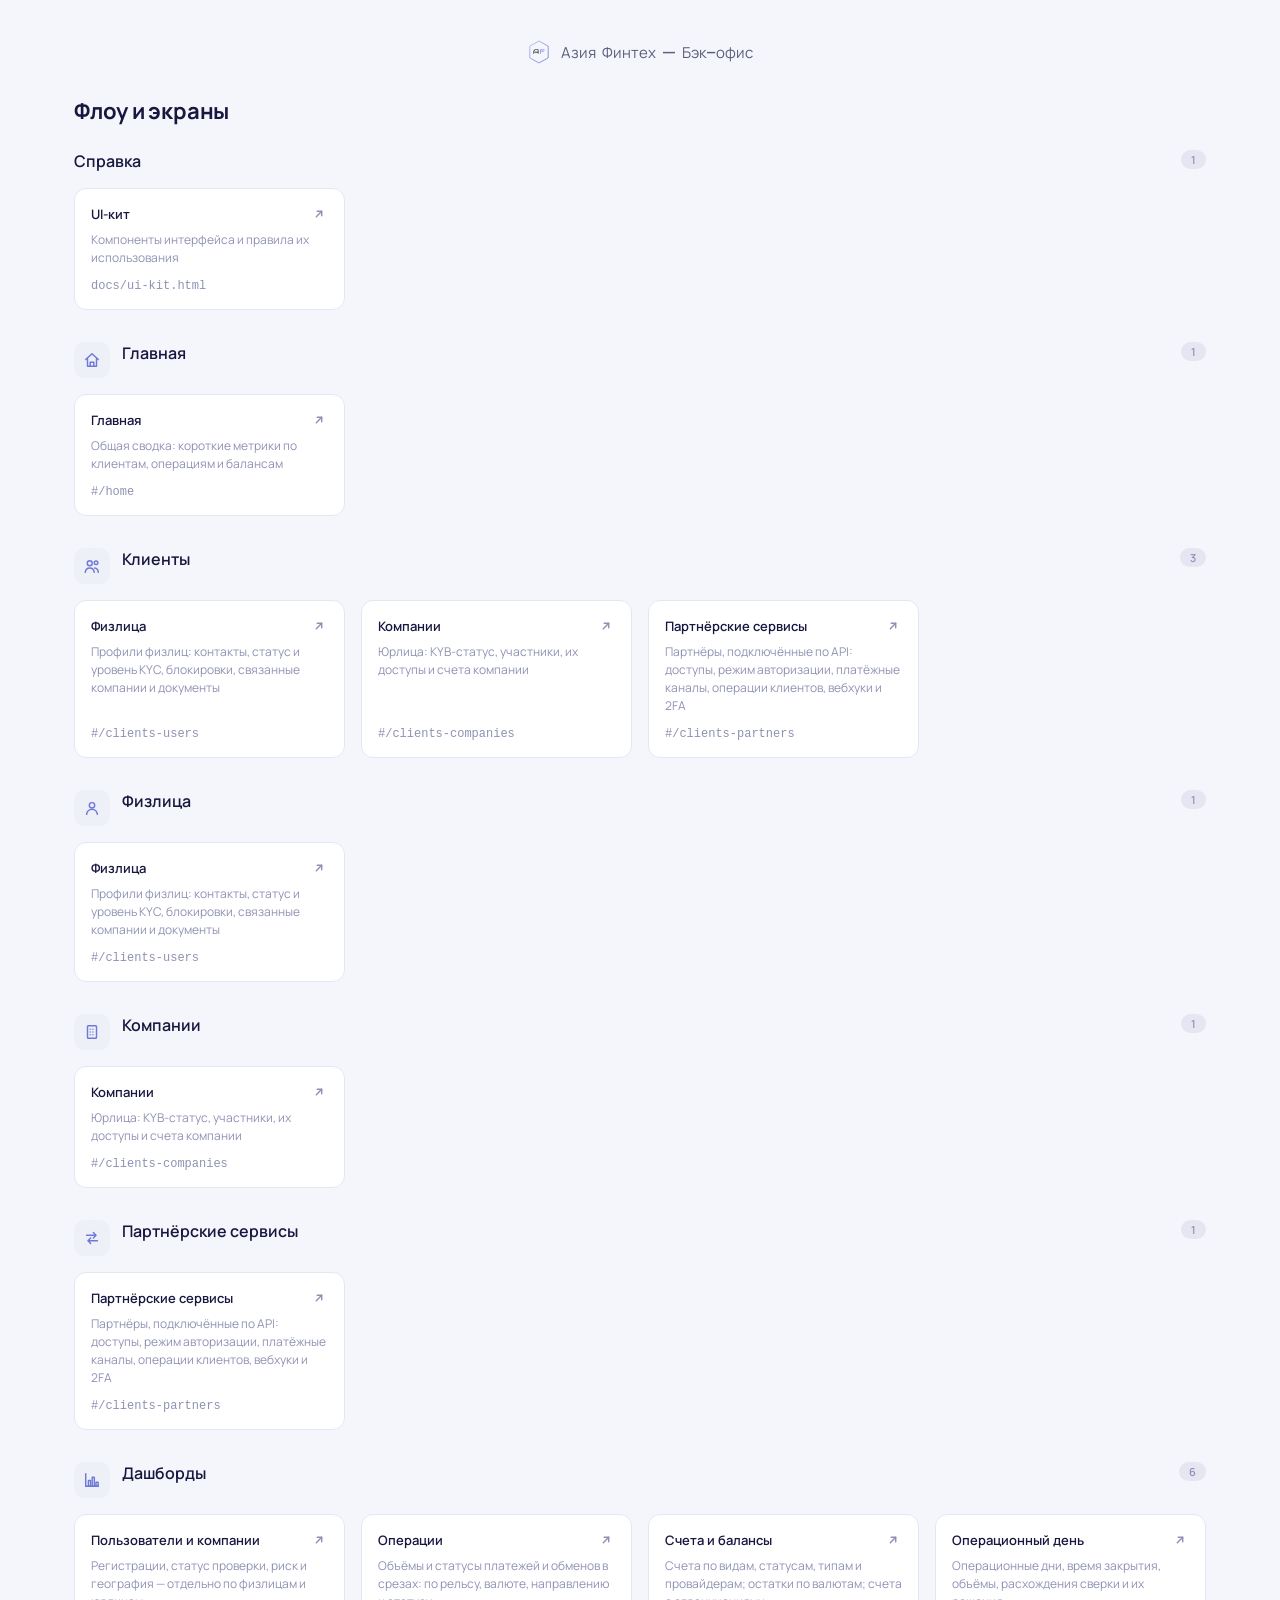
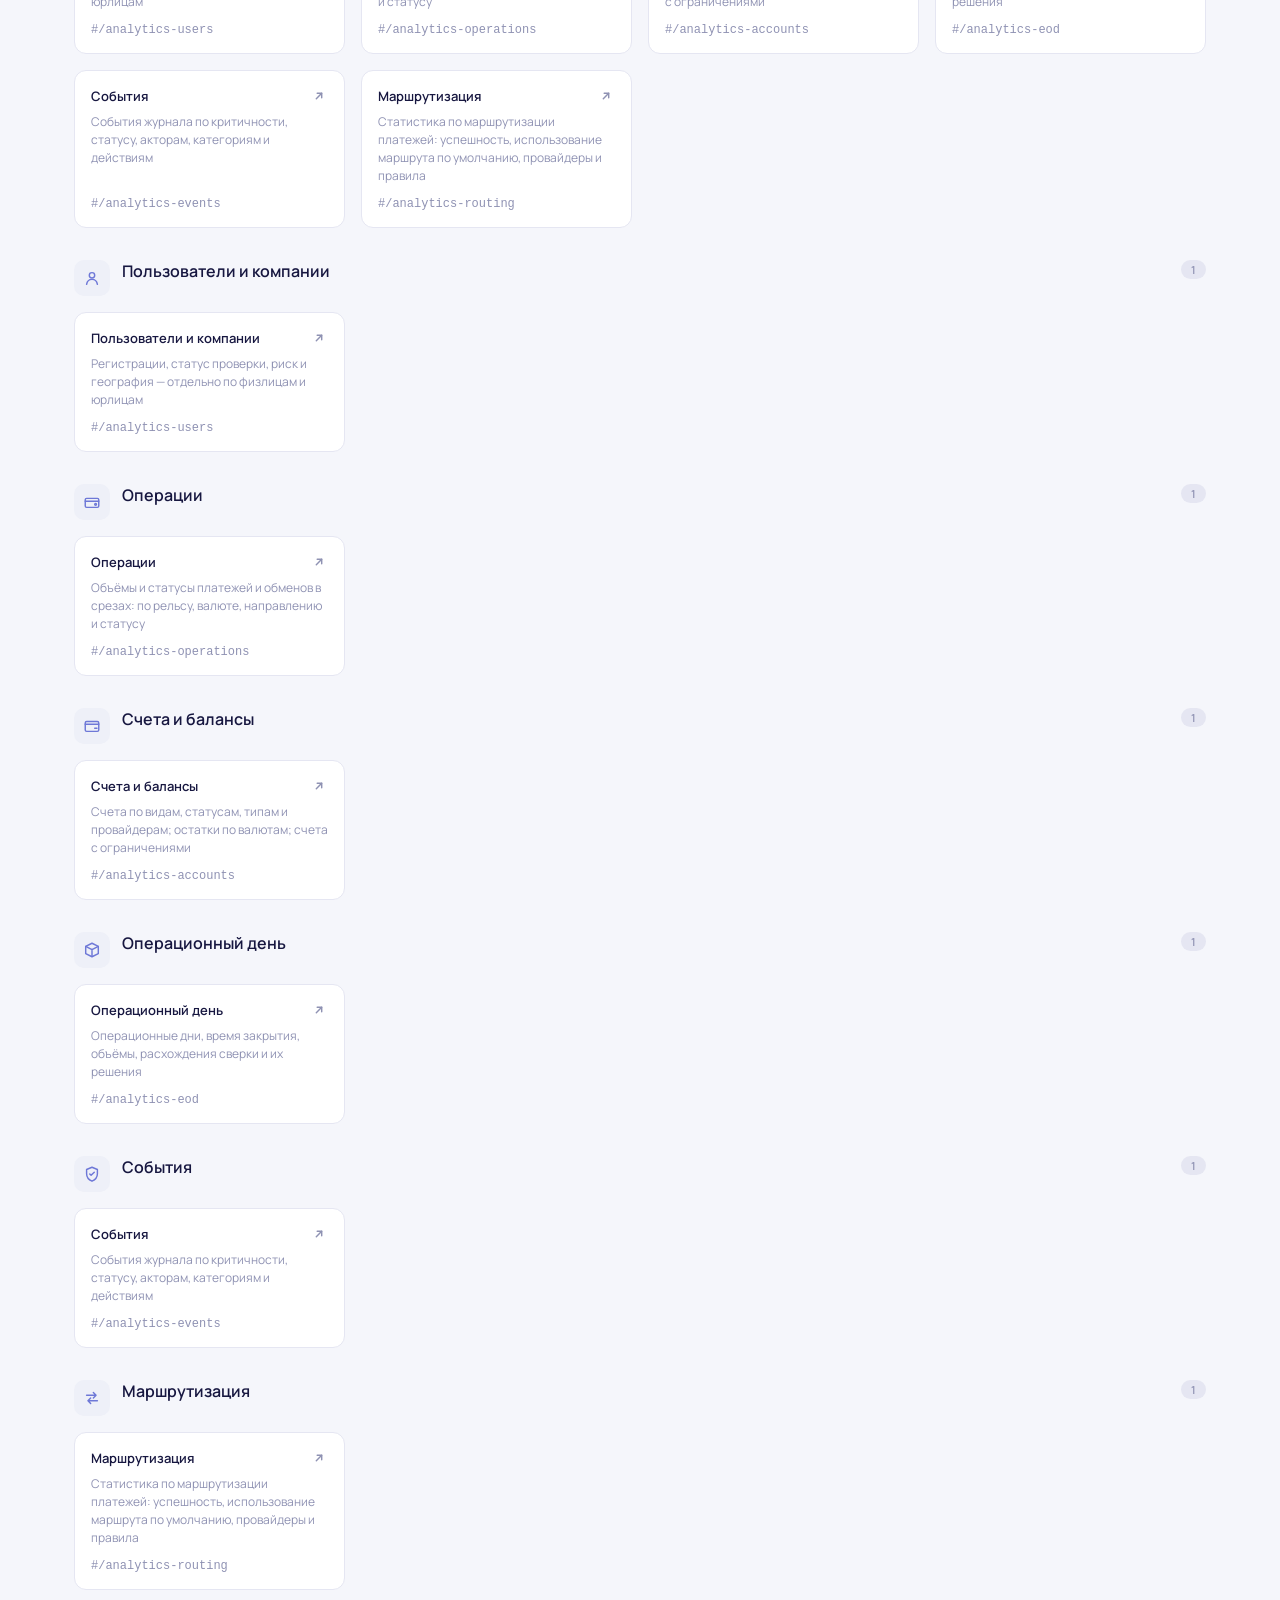
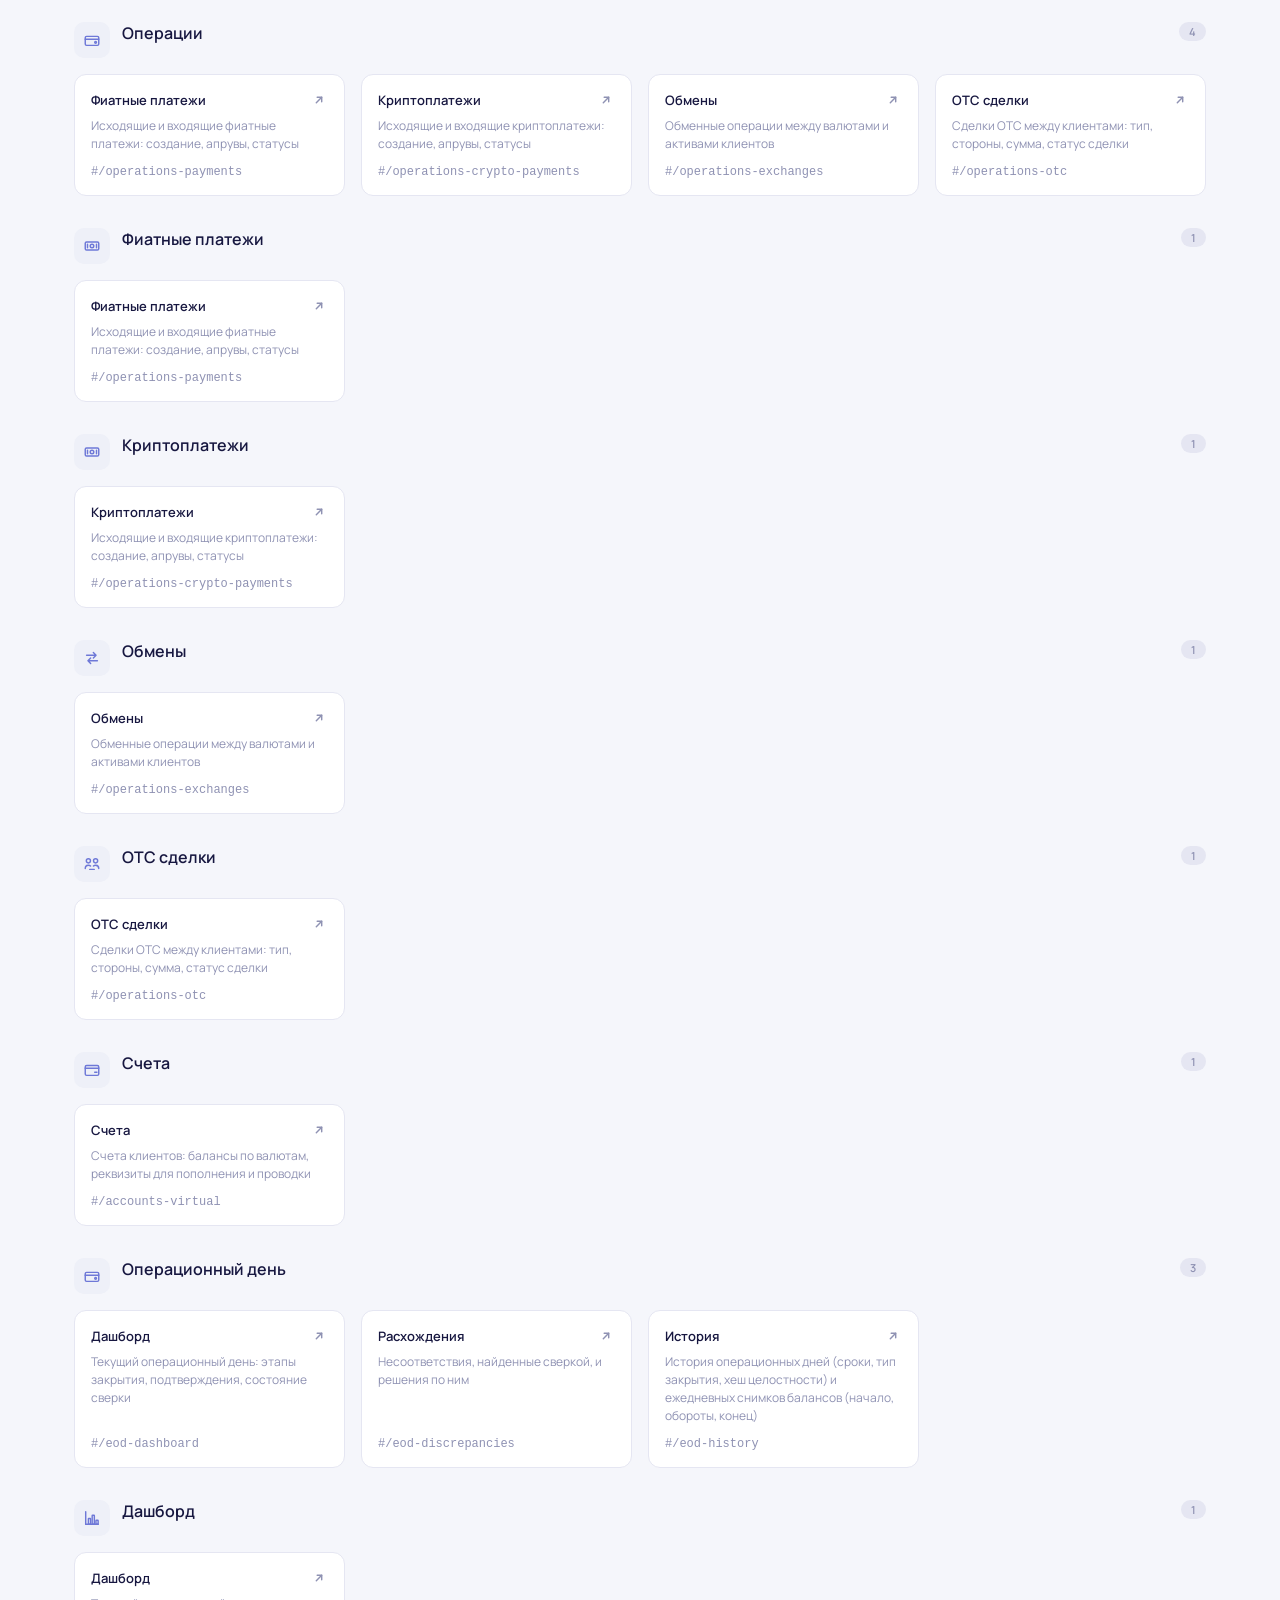
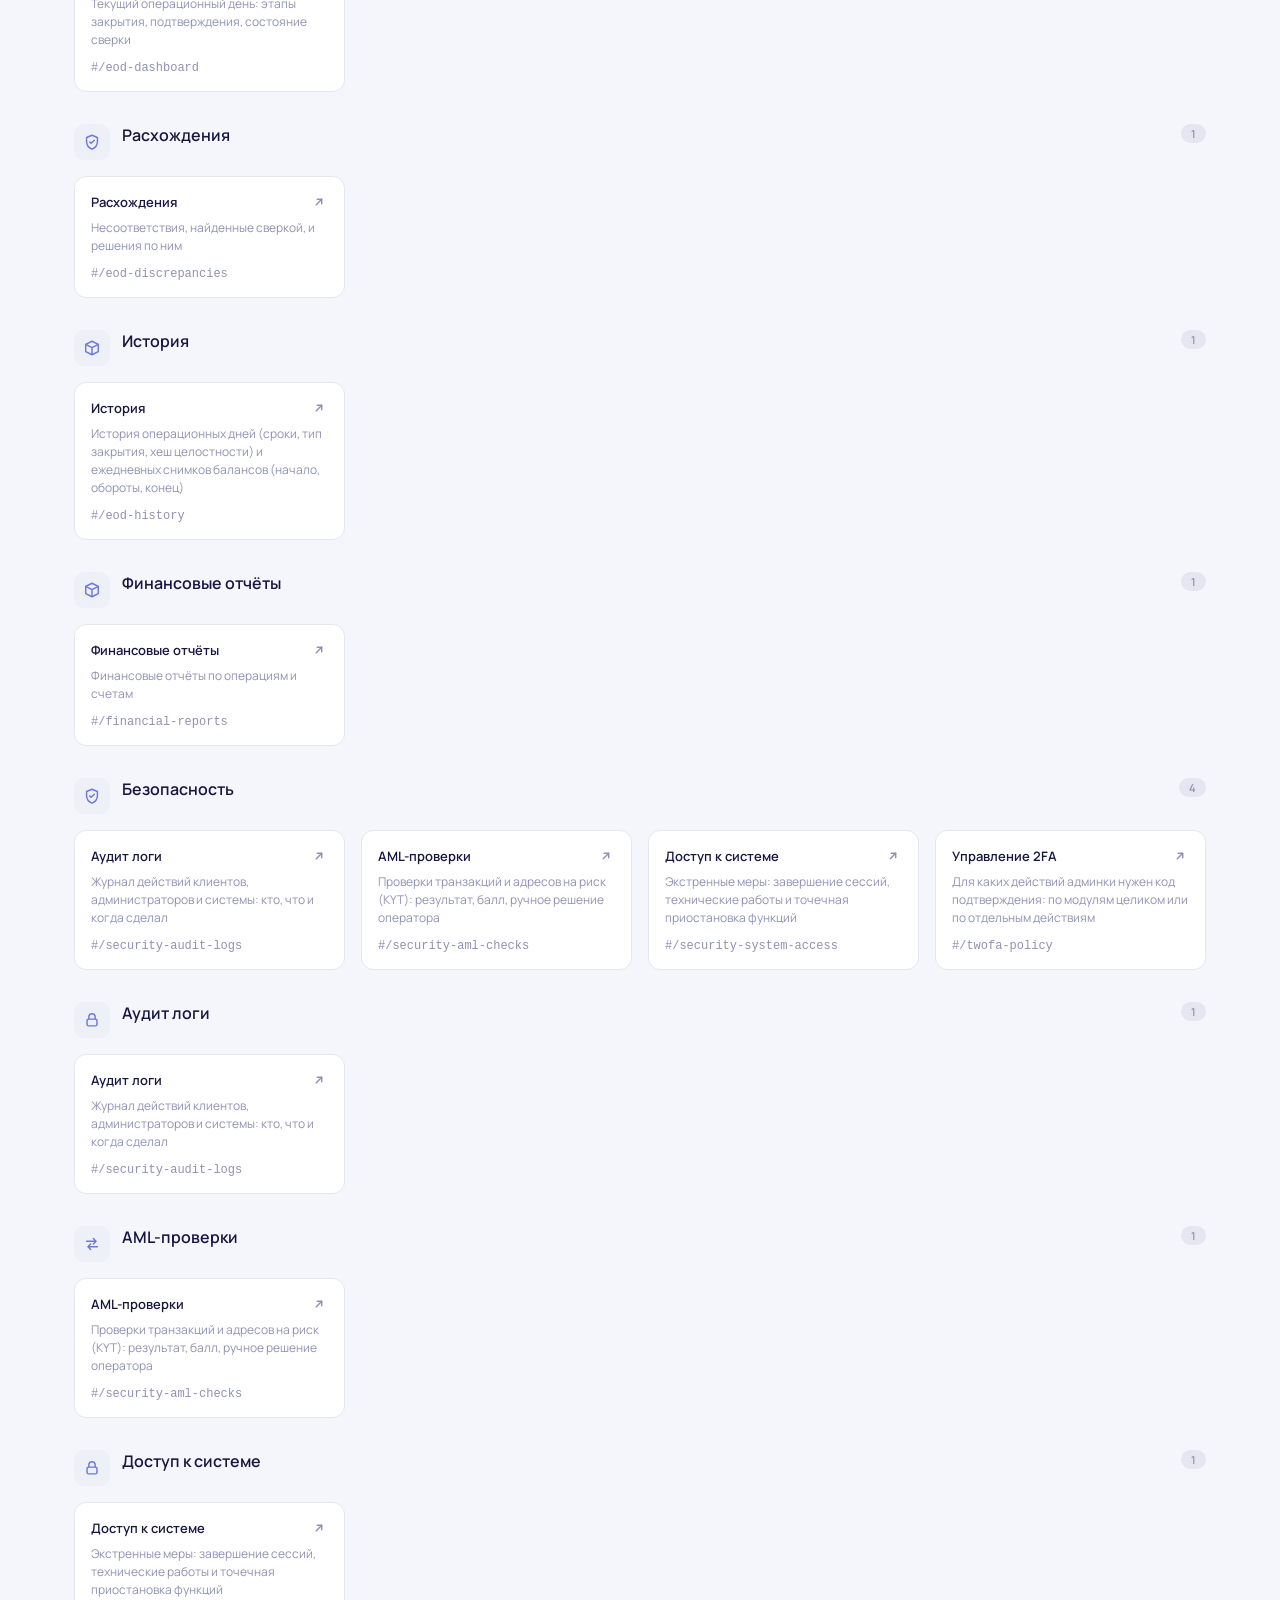
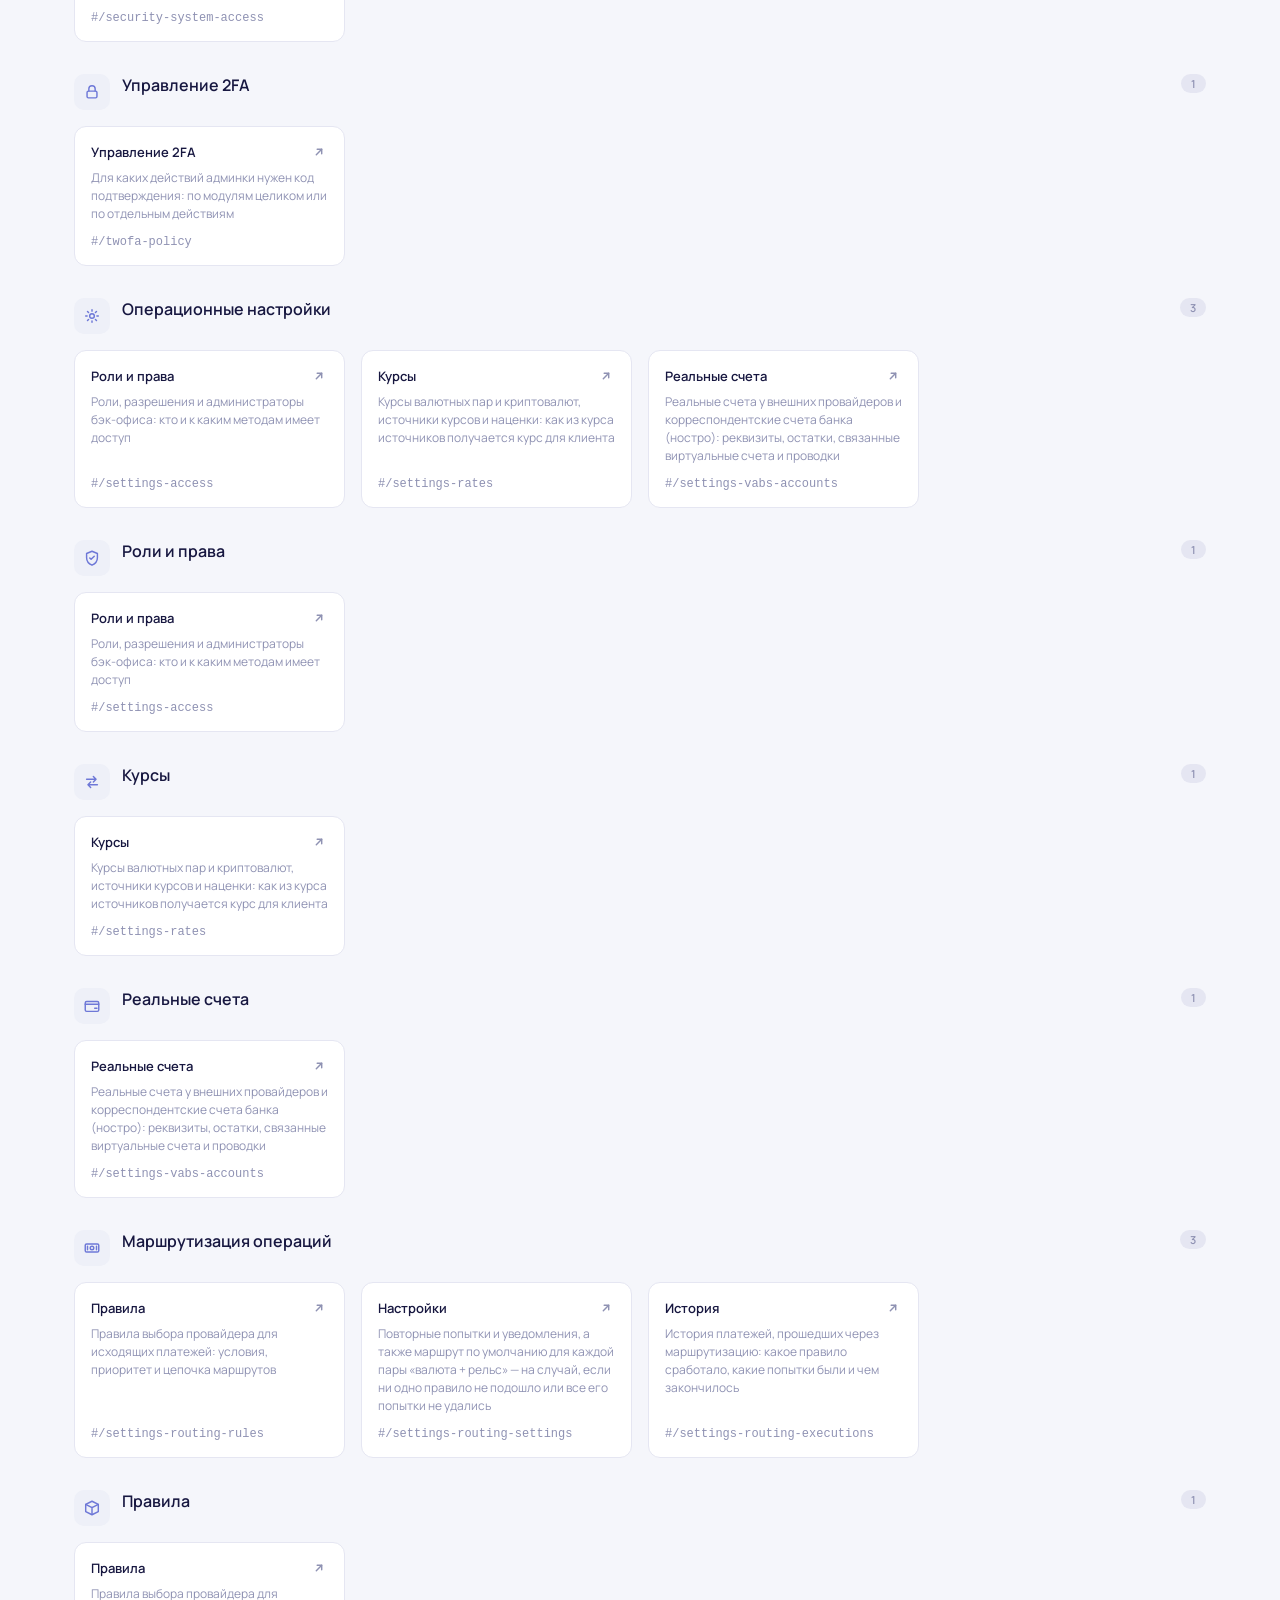
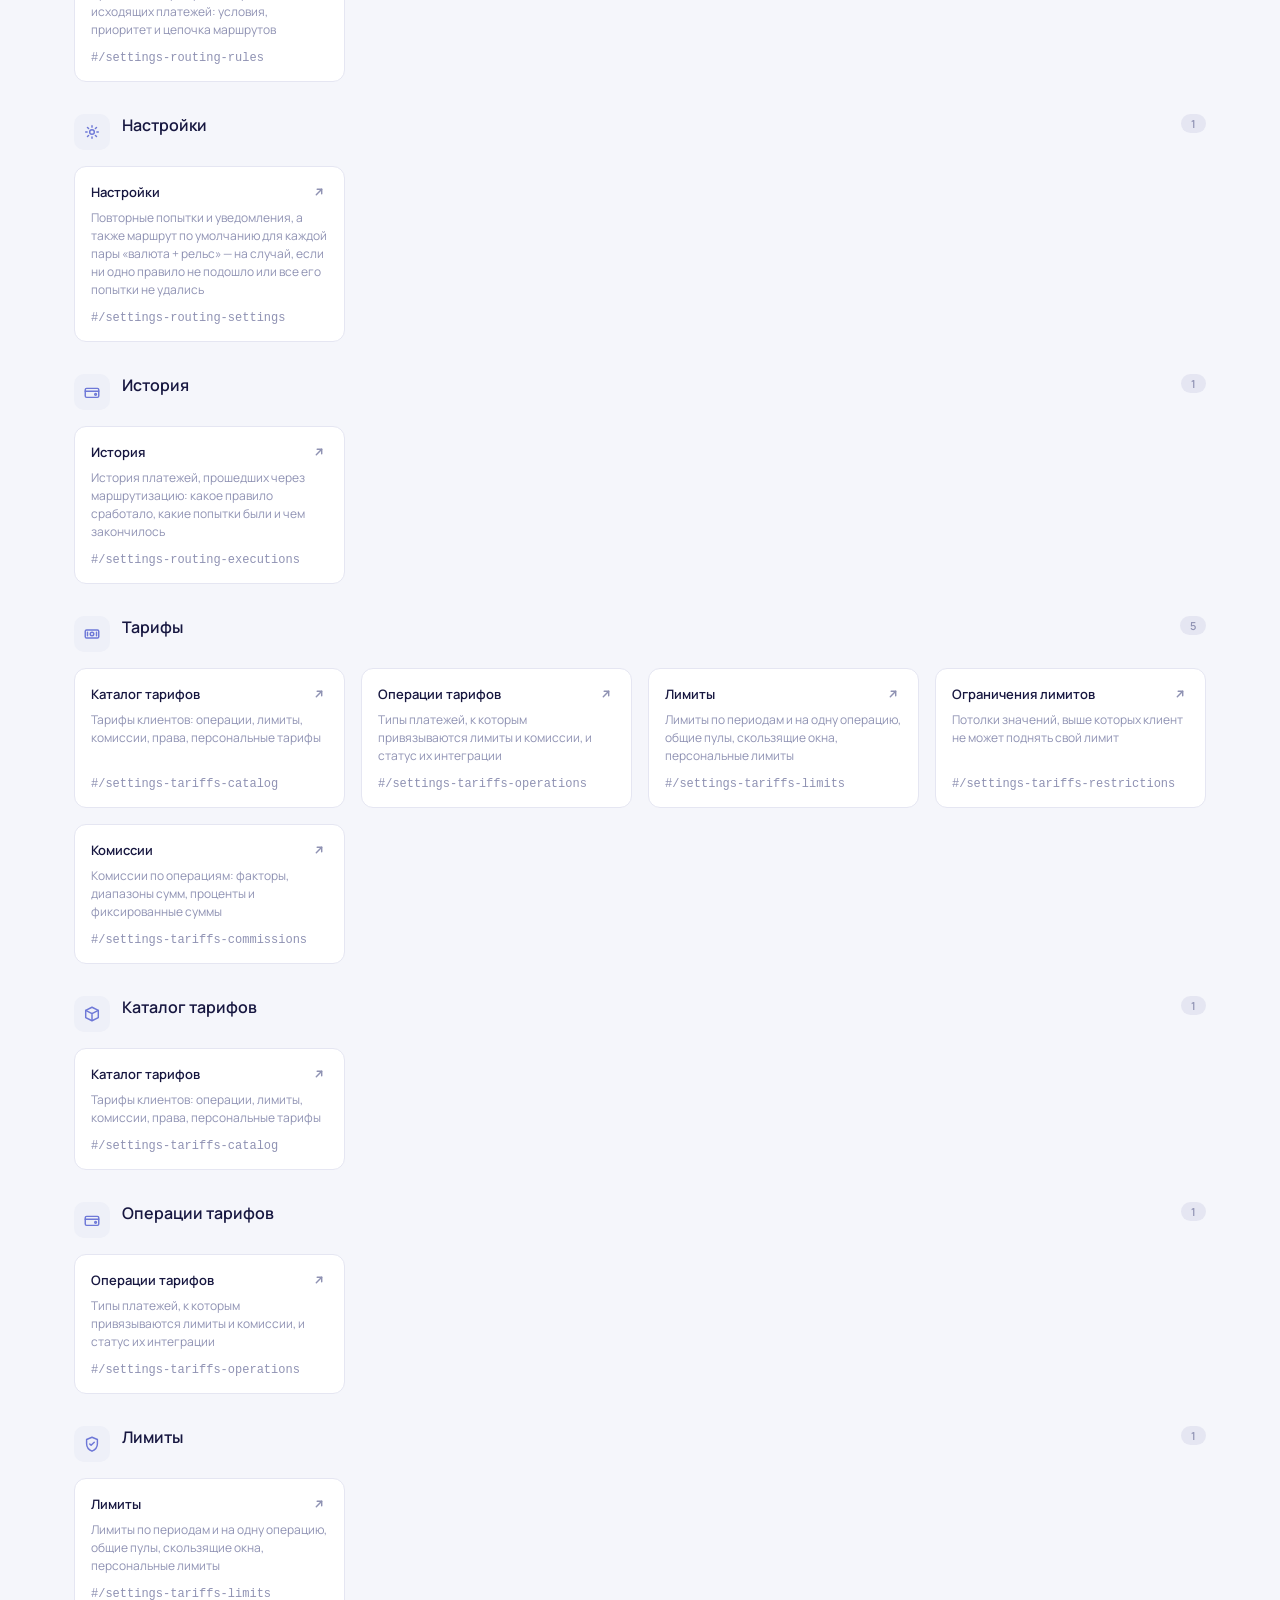
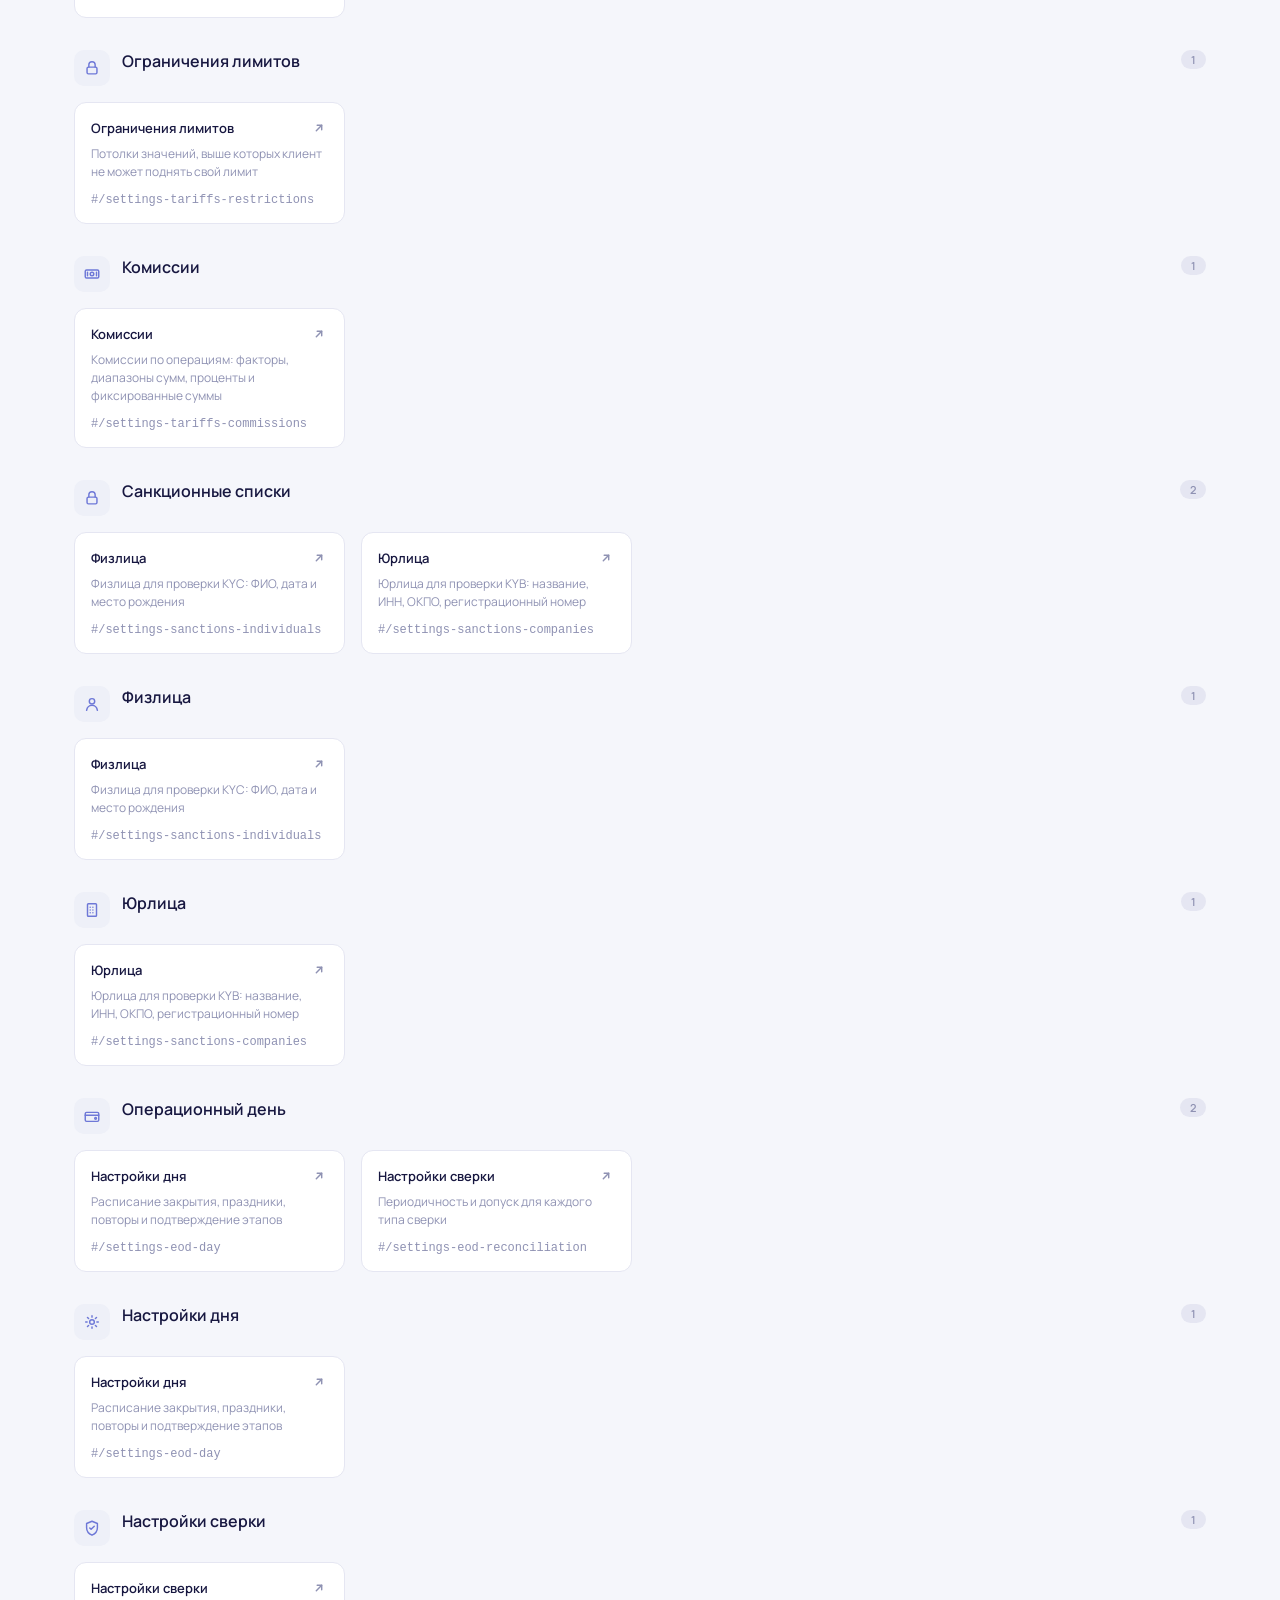
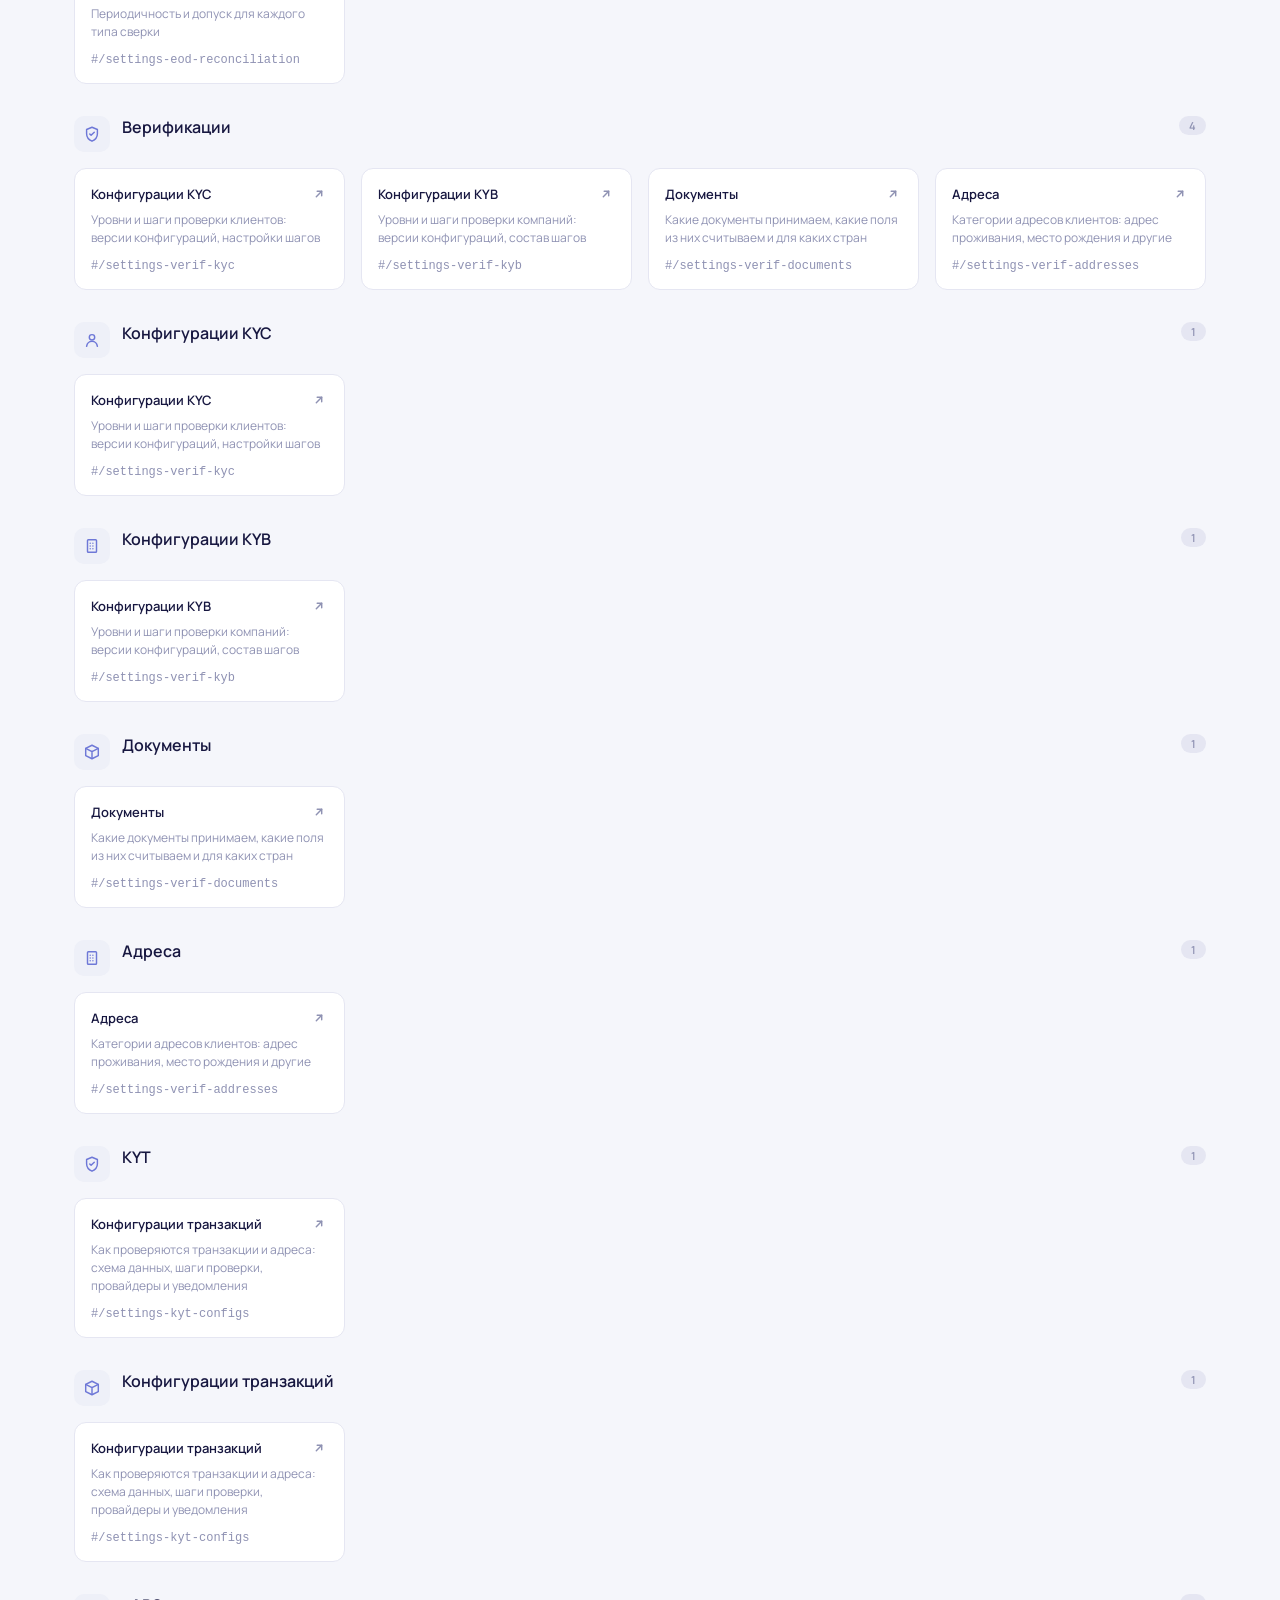
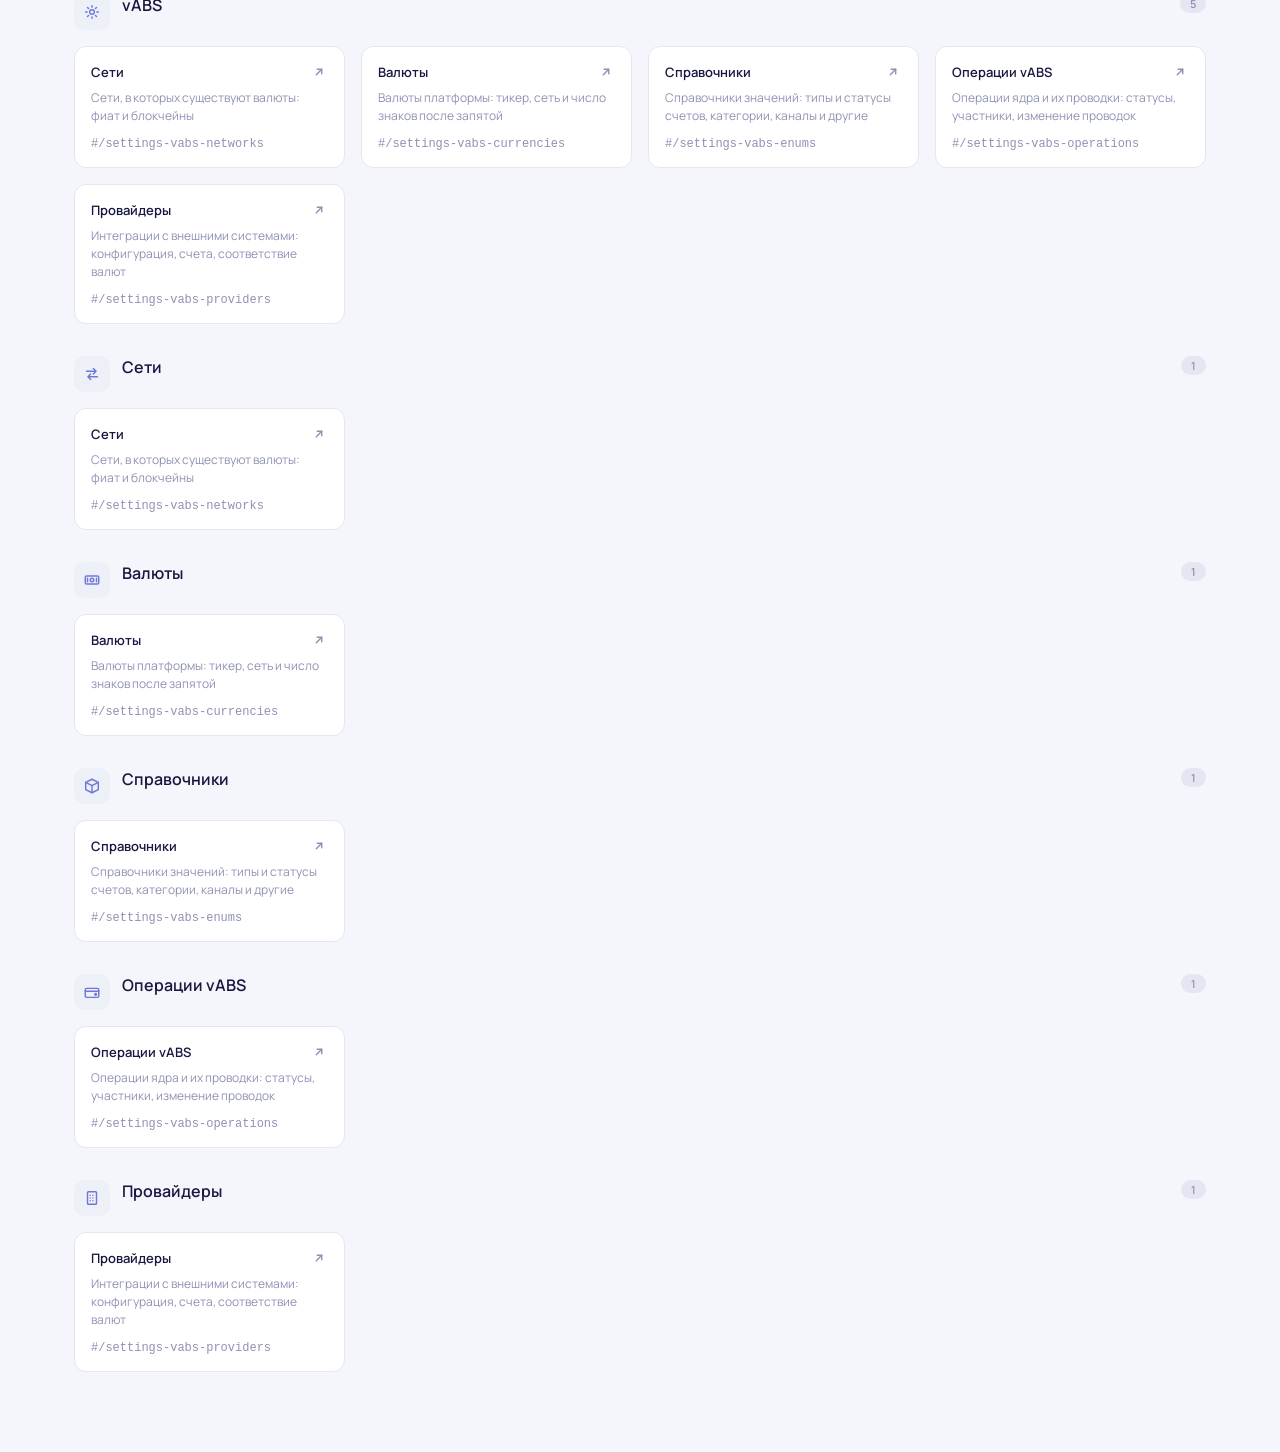
==== flows.html @ 6136b201 "Флоу-страница, разделение настроек на операционные/системные, доработки" ====
<!doctype html>
<html lang="ru">
<head>
<meta charset="UTF-8" />
<meta name="viewport" content="width=device-width, initial-scale=1.0" />
<title>Флоу и экраны | Азия Финтех</title>
<link rel="icon" type="image/svg+xml" href="assets/images/logo-icon.svg" />
<link href="https://fonts.googleapis.com/css2?family=Bruno+Ace&family=Manrope:wght@400;500;600;700&display=swap" rel="stylesheet" />
<link rel="stylesheet" href="assets/tokens.css?v=79" />
<link rel="stylesheet" href="assets/style.css?v=79" />
<style>
  body { background: var(--color-bg); color: var(--color-text); font-family: var(--font-family); margin: 0; }
  .flows-page { max-width: 1180px; margin: 0 auto; padding: 40px 24px 80px; }
  .flows-brand { display: flex; align-items: center; justify-content: center; gap: 10px; margin-bottom: 32px; font-family: var(--font-family-brand); font-size: 15px; color: var(--color-text-secondary); }
  .flows-brand img { width: 24px; height: 24px; }
  @media (max-width: 640px) { .flows-page { padding: 24px 16px 60px; } }
</style>
</head>
<body>
  <div class="flows-page">
    <div class="flows-brand"><img src="assets/images/logo-icon.svg" alt="" /><span>Азия Финтех — Бэк-офис</span></div>
    <div id="flows-root"></div>
  </div>

  <script src="assets/i18n.js?v=79"></script>
  <script src="assets/i18n-rates.js?v=79"></script>
  <script src="assets/i18n-partners.js?v=79"></script>
  <script src="assets/i18n-routing.js?v=79"></script>
  <script>
    /* ==========================================================================
       "Флоу и экраны" — полностью отдельная страница (НЕ часть SPA, не в сайдбаре):
       открывается напрямую по файлу/ссылке flows.html. Карта разделов админки в
       виде карточек: каждая открывает соответствующий экран в самом приложении.

       NAV_TREE и ICONS ниже — копия структуры навигации из assets/app.js (не
       грузим сюда app.js целиком: он на DOMContentLoaded сам инициализирует
       сайдбар/шапку и ждёт их в DOM, которых на этой странице нет). Если состав
       разделов в app.js меняется — обновите и здесь.
       ========================================================================== */
    const currentLang = "ru";
    function t(path) {
      const lookup = (dict) => path.split(".").reduce((acc, key) => (acc ? acc[key] : undefined), dict);
      return lookup(I18N.ru) ?? path;
    }
    function pdEscape(value) {
      return String(value).replace(/&/g, "&amp;").replace(/</g, "&lt;").replace(/>/g, "&gt;");
    }

    const ICONS = {
      home: `<svg viewBox="0 0 20 20" fill="none" stroke="currentColor" stroke-width="1.6" stroke-linecap="round" stroke-linejoin="round"><path d="M3 9.5 10 3l7 6.5"/><path d="M5 8.5V17h10V8.5"/><path d="M8 17v-4.5h4V17"/></svg>`,
      clients: `<svg viewBox="0 0 20 20" fill="none" stroke="currentColor" stroke-width="1.6" stroke-linecap="round" stroke-linejoin="round"><circle cx="7.5" cy="7" r="2.75"/><path d="M2.5 17c.4-3 2.4-4.8 5-4.8s4.6 1.8 5 4.8"/><circle cx="14.5" cy="6.5" r="2"/><path d="M13 12.3c2.2.2 3.7 1.9 4 4.7"/></svg>`,
      user: `<svg viewBox="0 0 20 20" fill="none" stroke="currentColor" stroke-width="1.6" stroke-linecap="round" stroke-linejoin="round"><circle cx="10" cy="7" r="3"/><path d="M4 17c.6-3.6 2.9-5.5 6-5.5s5.4 1.9 6 5.5"/></svg>`,
      building: `<svg viewBox="0 0 20 20" fill="none" stroke="currentColor" stroke-width="1.6" stroke-linecap="round" stroke-linejoin="round"><rect x="5" y="3" width="10" height="14" rx="1"/><path d="M8 7h.01M11 7h.01M8 10h.01M11 10h.01M8 13h.01M11 13h.01"/></svg>`,
      operations: `<svg viewBox="0 0 20 20" fill="none" stroke="currentColor" stroke-width="1.6" stroke-linecap="round" stroke-linejoin="round"><rect x="2.5" y="6" width="15" height="10" rx="1.5"/><path d="M2.5 9.2h15"/><circle cx="14" cy="12.6" r="1"/></svg>`,
      payments: `<svg viewBox="0 0 20 20" fill="none" stroke="currentColor" stroke-width="1.6" stroke-linecap="round" stroke-linejoin="round"><rect x="2.5" y="5.5" width="15" height="9" rx="1.5"/><circle cx="10" cy="10" r="2"/><path d="M5 8v4M15 8v4"/></svg>`,
      exchange: `<svg viewBox="0 0 20 20" fill="none" stroke="currentColor" stroke-width="1.6" stroke-linecap="round" stroke-linejoin="round"><path d="M4 7h10.5M14.5 7 11.5 4M14.5 7l-3 3"/><path d="M16 13H5.5M5.5 13l3-3M5.5 13l3 3"/></svg>`,
      otc: `<svg viewBox="0 0 20 20" fill="none" stroke="currentColor" stroke-width="1.6" stroke-linecap="round" stroke-linejoin="round"><circle cx="6" cy="6.5" r="2.3"/><circle cx="14" cy="6.5" r="2.3"/><path d="M2.5 15c0-2.2 1.6-3.6 3.5-3.6 1 0 1.8.3 2.4.9M17.5 15c0-2.2-1.6-3.6-3.5-3.6-1 0-1.8.3-2.4.9M7.5 16h5"/></svg>`,
      analytics: `<svg viewBox="0 0 20 20" fill="none" stroke="currentColor" stroke-width="1.6" stroke-linecap="round" stroke-linejoin="round"><path d="M3 17V3"/><path d="M3 17h14"/><rect x="6" y="10.5" width="2.4" height="6.5" rx="0.4"/><rect x="10.2" y="7" width="2.4" height="10" rx="0.4"/><rect x="14.4" y="12.5" width="2.4" height="4.5" rx="0.4"/></svg>`,
      security: `<svg viewBox="0 0 20 20" fill="none" stroke="currentColor" stroke-width="1.6" stroke-linecap="round" stroke-linejoin="round"><path d="M10 2.5 16 5v4.7c0 4-2.6 6.8-6 8.3-3.4-1.5-6-4.3-6-8.3V5l6-2.5Z"/><path d="M7.5 10 9 11.5 12.5 8"/></svg>`,
      settings: `<svg viewBox="0 0 20 20" fill="none" stroke="currentColor" stroke-width="1.6" stroke-linecap="round" stroke-linejoin="round"><circle cx="10" cy="10" r="2.6"/><path d="M10 3v1.6M10 15.4V17M17 10h-1.6M4.6 10H3M15 5l-1.2 1.2M6.2 13.8 5 15M15 15l-1.2-1.2M6.2 6.2 5 5"/></svg>`,
      box: `<svg viewBox="0 0 20 20" fill="none" stroke="currentColor" stroke-width="1.6" stroke-linecap="round" stroke-linejoin="round"><path d="M10 2.5 17 6v8l-7 3.5L3 14V6l7-3.5Z"/><path d="M3 6l7 3.5L17 6M10 9.5V17"/></svg>`,
      lock: `<svg viewBox="0 0 20 20" fill="none" stroke="currentColor" stroke-width="1.6" stroke-linecap="round" stroke-linejoin="round"><rect x="4.5" y="9" width="11" height="7.5" rx="1.5"/><path d="M6.5 9V6.5a3.5 3.5 0 0 1 7 0V9"/></svg>`,
      accounts: `<svg viewBox="0 0 20 20" fill="none" stroke="currentColor" stroke-width="1.6" stroke-linecap="round" stroke-linejoin="round"><rect x="2.5" y="5" width="15" height="11" rx="1.6"/><path d="M2.5 8h15"/><path d="M13 12.5h2.5"/></svg>`,
    };

    // Только то, что реально в NAV_TREE app.js сейчас (settings-masks выключен флагом TF_MASKS_ENABLED = false).
    const NAV_TREE = [
      { id: "home", icon: "home" },
      { id: "clients", icon: "clients", children: [
        { id: "clients-users", icon: "user" },
        { id: "clients-companies", icon: "building" },
        { id: "clients-partners", icon: "exchange" },
      ] },
      { id: "analytics-dashboards", icon: "analytics", children: [
        { id: "analytics-users", icon: "user" },
        { id: "analytics-operations", icon: "operations" },
        { id: "analytics-accounts", icon: "accounts" },
        { id: "analytics-eod", icon: "box" },
        { id: "analytics-events", icon: "security" },
        { id: "analytics-routing", icon: "exchange" },
      ] },
      { id: "operations", icon: "operations", children: [
        { id: "operations-payments", icon: "payments" },
        { id: "operations-crypto-payments", icon: "payments" },
        { id: "operations-exchanges", icon: "exchange" },
        { id: "operations-otc", icon: "otc" },
      ] },
      { id: "accounts-virtual", icon: "accounts" },
      { id: "eod", icon: "operations", children: [
        { id: "eod-dashboard", icon: "analytics" },
        { id: "eod-discrepancies", icon: "security" },
        { id: "eod-history", icon: "box" },
      ] },
      { id: "financial-reports", icon: "box" },
      { id: "security", icon: "security", children: [
        { id: "security-audit-logs", icon: "lock" },
        { id: "security-aml-checks", icon: "exchange" },
        { id: "security-system-access", icon: "lock" },
        { id: "twofa-policy", icon: "lock" },
      ] },
      { id: "settings-operational", icon: "settings", children: [
        { id: "settings-access", icon: "security" },
        { id: "settings-rates", icon: "exchange" },
        { id: "settings-vabs-accounts", icon: "accounts" },
        { id: "settings-routing", icon: "payments", children: [
          { id: "settings-routing-rules", icon: "box" },
          { id: "settings-routing-settings", icon: "settings" },
          { id: "settings-routing-executions", icon: "operations" },
        ] },
        { id: "settings-tariffs", icon: "payments", children: [
          { id: "settings-tariffs-catalog", icon: "box" },
          { id: "settings-tariffs-operations", icon: "operations" },
          { id: "settings-tariffs-limits", icon: "security" },
          { id: "settings-tariffs-restrictions", icon: "lock" },
          { id: "settings-tariffs-commissions", icon: "payments" },
        ] },
        { id: "settings-sanctions", icon: "lock", children: [
          { id: "settings-sanctions-individuals", icon: "user" },
          { id: "settings-sanctions-companies", icon: "building" },
        ] },
        { id: "settings-eod", icon: "operations", children: [
          { id: "settings-eod-day", icon: "settings" },
          { id: "settings-eod-reconciliation", icon: "security" },
        ] },
      ] },
      { id: "settings-core", icon: "lock", children: [
        { id: "settings-verifications", icon: "security", children: [
          { id: "settings-verif-kyc", icon: "user" },
          { id: "settings-verif-kyb", icon: "building" },
          { id: "settings-verif-documents", icon: "box" },
          { id: "settings-verif-addresses", icon: "building" },
        ] },
        { id: "settings-kyt", icon: "security", children: [{ id: "settings-kyt-configs", icon: "box" }] },
        { id: "settings-vabs", icon: "settings", children: [
          { id: "settings-vabs-networks", icon: "exchange" },
          { id: "settings-vabs-currencies", icon: "payments" },
          { id: "settings-vabs-enums", icon: "box" },
          { id: "settings-vabs-operations", icon: "operations" },
          { id: "settings-vabs-providers", icon: "building" },
        ] },
      ] },
    ];
    const NAV_INDEX = {};
    (function buildNavIndex(items) {
      items.forEach((item) => {
        NAV_INDEX[item.id] = item;
        if (item.children) buildNavIndex(item.children);
      });
    })(NAV_TREE);

    // Ссылка ведёт в само приложение (index.html), а не открывает файл — flows.html не роутится в SPA.
    function flowAppLink(id) {
      return `index.html#/${id}`;
    }

    function flowDesc(id) {
      const d = t(`navDescriptions.${id}`);
      return d.startsWith("navDescriptions.") ? "" : d;
    }

    function flowBuildSections() {
      const sections = [];
      (function walk(items) {
        items.forEach((item) => {
          if (item.children) {
            const leafIds = item.children.filter((c) => !c.children).map((c) => c.id);
            if (leafIds.length) sections.push({ groupId: item.id, leafIds });
            walk(item.children);
          } else {
            sections.push({ groupId: item.id, leafIds: [item.id] });
          }
        });
      })(NAV_TREE);
      return sections;
    }

    const FLOW_GO_ICON = `<svg viewBox="0 0 20 20" fill="none" stroke="currentColor" stroke-width="1.6" stroke-linecap="round" stroke-linejoin="round"><path d="M7 13 13 7"/><path d="M8 7h5v5"/></svg>`;

    function flowCardHtml(id, showDesc) {
      const desc = showDesc ? flowDesc(id) : "";
      return `<a class="flow-card" href="${flowAppLink(id)}">
        <div class="flow-card-head">
          <h3 class="flow-card-title">${pdEscape(t(`nav.${id}`))}</h3>
          <span class="flow-card-go">${FLOW_GO_ICON}</span>
        </div>
        ${desc ? `<p class="flow-card-desc">${pdEscape(desc)}</p>` : ""}
        <div class="flow-card-path">#/${id}</div>
      </a>`;
    }

    // Карточка на внешнюю (не #/route) страницу — например UI-кит: своя вёрстка, своя ссылка, свой путь в подписи.
    function flowLinkCardHtml(title, desc, href, path) {
      return `<a class="flow-card" href="${href}" target="_blank" rel="noopener">
        <div class="flow-card-head">
          <h3 class="flow-card-title">${pdEscape(title)}</h3>
          <span class="flow-card-go">${FLOW_GO_ICON}</span>
        </div>
        <p class="flow-card-desc">${pdEscape(desc)}</p>
        <div class="flow-card-path">${pdEscape(path)}</div>
      </a>`;
    }

    function flowSectionHtml(sec) {
      const navItem = NAV_INDEX[sec.groupId];
      const icon = (navItem && ICONS[navItem.icon]) || "";
      return `<section class="flow-section">
        <header class="flow-section-head">
          ${icon ? `<span class="flow-section-icon">${icon}</span>` : ""}
          <div class="flow-section-main">
            <h2 class="flow-section-title">${pdEscape(t(`nav.${sec.groupId}`))}</h2>
          </div>
          <span class="flow-section-count">${sec.leafIds.length}</span>
        </header>
        <div class="flow-cards">${sec.leafIds.map((id) => flowCardHtml(id, true)).join("")}</div>
      </section>`;
    }

    function renderFlows() {
      const s = t("flows");
      const sections = flowBuildSections();
      document.getElementById("flows-root").innerHTML = `
        <div class="page-header">
          <div class="page-header-main">
            <h1 class="page-title">${s.title}</h1>
          </div>
        </div>
        <div class="flow-sections">
          <section class="flow-section">
            <header class="flow-section-head">
              <div class="flow-section-main"><h2 class="flow-section-title">Справка</h2></div>
              <span class="flow-section-count">1</span>
            </header>
            <div class="flow-cards">${flowLinkCardHtml("UI-кит", "Компоненты интерфейса и правила их использования", "docs/ui-kit.html", "docs/ui-kit.html")}</div>
          </section>
          ${sections.map(flowSectionHtml).join("")}
        </div>
      `;
    }

    renderFlows();
  </script>
</body>
</html>
---- assets/tokens.css ----
/* ==========================================================================
   Design tokens — единственный источник правды по цветам/отступам/типографике.
   Меняются только здесь, компоненты в style.css ссылаются на переменные.
   ========================================================================== */

:root {
  /* Base neutrals — лавандово-серая шкала, в тон бренд-палитре ниже */
  --color-bg: #f5f6fb;
  --color-surface: #ffffff;
  --color-surface-raised: #ffffff;
  --color-border: #e5e6f2;
  --color-border-strong: #c7c9e6;

  --color-text: #171740;
  --color-text-secondary: #5c5f80;
  --color-text-tertiary: #8f92b3;
  --color-text-inverse: #ffffff;

  /* Brand — индиго/периwinkle из логотипа и фирменной палитры (docs/Asia FinTech.html) */
  --color-brand: #6e78d7;
  --color-brand-hover: #4a4fb0;
  --color-brand-soft: #eef0f8;
  --color-brand-soft-text: #4a4fb0;

  /* Semantic */
  --color-success: #00cb79;
  --color-success-soft: #d1ffec;
  --color-success-soft-text: #00a866;

  --color-warning: #d97706;
  --color-warning-soft: #fef3e2;
  --color-warning-soft-text: #b45309;

  --color-danger: #fb7185;
  --color-danger-soft: #ffe4e8;
  --color-danger-soft-text: #c73456;

  --color-info: #8c96e1;
  --color-info-soft: #eef0f8;
  --color-info-soft-text: #4a4fb0;

  /* Sidebar — светлая, в тон общей палитре (не отдельная тёмная зона) */
  --color-sidebar-bg: #ffffff;
  --color-sidebar-text: var(--color-text-secondary);
  --color-sidebar-text-active: var(--color-brand-hover);
  --color-sidebar-border: var(--color-border);
  --color-sidebar-accent: var(--color-brand);

  /* Typography */
  --font-family: "Manrope", -apple-system, BlinkMacSystemFont, "Segoe UI", Roboto,
    "Helvetica Neue", Arial, sans-serif;
  --font-family-brand: "Bruno Ace", var(--font-family);

  --font-size-xs: 11px;
  --font-size-sm: 12px;
  --font-size-base: 13px;
  --font-size-md: 14px;
  --font-size-lg: 16px;
  --font-size-xl: 19px;
  --font-size-xxl: 22px;

  --font-weight-regular: 400;
  --font-weight-medium: 500;
  --font-weight-semibold: 600;
  --font-weight-bold: 700;

  --line-height-tight: 1.2;
  --line-height-base: 1.5;

  /* Spacing scale (4px base) */
  --space-1: 4px;
  --space-2: 8px;
  --space-3: 12px;
  --space-4: 16px;
  --space-5: 20px;
  --space-6: 24px;
  --space-8: 32px;
  --space-10: 40px;
  --space-12: 48px;

  /* Radius */
  --radius-sm: 5px;
  --radius-md: 8px;
  --radius-lg: 10px;
  --radius-full: 999px;

  /* Shadows */
  --shadow-sm: 0 1px 2px rgba(16, 24, 40, 0.05);
  --shadow-md: 0 1px 3px rgba(16, 24, 40, 0.06);
  --shadow-lg: 0 12px 32px rgba(16, 24, 40, 0.12);

  /* Layout */
  --sidebar-width: 260px;
  --sidebar-width-collapsed: 76px;
  --navbar-height: 60px;
  --transition-fast: 120ms ease;
  --transition-base: 200ms ease;
}
---- assets/style.css ----
/* ==========================================================================
   Base reset
   ========================================================================== */
* {
  box-sizing: border-box;
}

html,
body {
  height: 100%;
}

body {
  margin: 0;
  font-family: var(--font-family);
  font-size: var(--font-size-base);
  color: var(--color-text);
  /* Фон страницы — белый (--color-surface), не серый --color-bg: тот
     остался только как акцент для hover/инпутов внутри компонентов. */
  background: var(--color-surface);
  -webkit-font-smoothing: antialiased;
}

a {
  color: inherit;
  text-decoration: none;
}

button {
  font-family: inherit;
}

svg {
  display: block;
  flex-shrink: 0;
}

/* ==========================================================================
   App shell: sidebar + navbar + content
   ========================================================================== */
.app-shell {
  display: flex;
  min-height: 100vh;
}

/* ---- Sidebar ------------------------------------------------------------ */
.sidebar {
  width: var(--sidebar-width);
  flex-shrink: 0;
  background: var(--color-sidebar-bg);
  border-right: 1px solid var(--color-sidebar-border);
  color: var(--color-sidebar-text);
  display: flex;
  flex-direction: column;
  position: sticky;
  top: 0;
  height: 100vh;
  transition: width var(--transition-base);
}

.sidebar.is-collapsed {
  width: var(--sidebar-width-collapsed);
}

.sidebar-brand {
  height: var(--navbar-height);
  flex-shrink: 0;
  display: flex;
  align-items: center;
  gap: var(--space-3);
  padding: 0 var(--space-4);
  border-bottom: 1px solid var(--color-sidebar-border);
}

.sidebar.is-collapsed .sidebar-brand {
  justify-content: center;
  padding-left: var(--space-2);
  padding-right: var(--space-2);
}

.sidebar-brand-mark {
  width: 34px;
  height: 34px;
  flex-shrink: 0;
  object-fit: contain;
}

.sidebar-brand-text {
  display: flex;
  flex-direction: column;
  line-height: var(--line-height-tight);
  min-width: 0;
  flex: 1;
}

.sidebar-brand-title {
  font-family: var(--font-family-brand);
  font-size: 12px;
  letter-spacing: 0.03em;
  text-transform: uppercase;
  white-space: nowrap;
  overflow: hidden;
  text-overflow: ellipsis;
}

.brand-word {
  color: var(--color-text);
}

.brand-word-accent {
  color: var(--color-brand);
}

.sidebar-brand-subtitle {
  font-size: var(--font-size-xs);
  color: var(--color-text-tertiary);
}

.sidebar.is-collapsed .sidebar-brand-text {
  display: none;
}

/* Плавающая кнопка на границе сайдбара — сидит поверх правого края, наполовину
   выступая за него. .sidebar имеет position:sticky, поэтому служит контекстом
   позиционирования для абсолютного потомка. Ниже высоты навбара, чтобы тот её
   не перекрывал. */
.sidebar-collapse-btn {
  position: absolute;
  top: calc(var(--navbar-height) + var(--space-4));
  right: -13px;
  z-index: 15;
  width: 26px;
  height: 26px;
  border: 1px solid var(--color-border);
  background: var(--color-surface);
  border-radius: var(--radius-full);
  box-shadow: var(--shadow-sm);
  color: var(--color-text-tertiary);
  display: flex;
  align-items: center;
  justify-content: center;
  cursor: pointer;
  transition: background var(--transition-fast), color var(--transition-fast),
    border-color var(--transition-fast);
}

.sidebar-collapse-btn:hover {
  background: var(--color-brand-soft);
  border-color: var(--color-brand);
  color: var(--color-brand);
}

.sidebar-collapse-btn svg {
  width: 14px;
  height: 14px;
  transition: transform var(--transition-base);
}

.sidebar.is-collapsed .sidebar-collapse-btn svg {
  transform: rotate(180deg);
}

.sidebar-nav {
  flex: 1;
  overflow-y: auto;
  overflow-x: hidden;
  padding: var(--space-4) var(--space-3);
  display: flex;
  flex-direction: column;
  gap: var(--space-1);
}

.sidebar-group-label {
  font-size: 11px;
  font-weight: var(--font-weight-semibold);
  text-transform: uppercase;
  letter-spacing: 0.06em;
  color: var(--color-text-tertiary);
  padding: var(--space-4) var(--space-3) var(--space-1);
  white-space: nowrap;
}

.sidebar-group-label:first-child {
  padding-top: var(--space-1);
}

.sidebar.is-collapsed .sidebar-group-label {
  display: none;
}

.nav-item {
  display: flex;
  align-items: center;
  gap: var(--space-3);
  padding: var(--space-2) var(--space-3);
  border-radius: var(--radius-md);
  color: var(--color-sidebar-text);
  font-size: var(--font-size-sm);
  font-weight: var(--font-weight-medium);
  cursor: pointer;
  transition: background var(--transition-fast), color var(--transition-fast);
  position: relative;
}

.nav-item:hover {
  background: var(--color-bg);
  color: var(--color-text);
}

.nav-item.is-active {
  color: var(--color-sidebar-text-active);
  font-weight: var(--font-weight-semibold);
}

.nav-item-icon {
  width: 18px;
  height: 18px;
  flex-shrink: 0;
  color: var(--color-text-tertiary);
}

.nav-item:hover .nav-item-icon {
  color: var(--color-text-secondary);
}

.nav-item.is-active .nav-item-icon {
  color: var(--color-sidebar-text-active);
}

/* Родительский пункт с раскрытыми детьми: сам не "активен", но иконка
   мягко подсвечивается, если внутри есть текущая страница */
.nav-item.has-active-child .nav-item-icon {
  color: var(--color-brand);
}

.nav-item-label {
  flex: 1;
  white-space: nowrap;
  overflow: hidden;
  text-overflow: ellipsis;
}

.sidebar.is-collapsed .nav-item {
  justify-content: center;
  padding-left: 0;
  padding-right: 0;
}

.sidebar.is-collapsed .nav-item-label {
  display: none;
}

/* ---- Вложенные пункты (например «Клиенты» → «Пользователи» / «Компании») ------ */
.nav-item-chevron {
  width: 16px;
  height: 16px;
  flex-shrink: 0;
  color: var(--color-text-tertiary);
  transition: transform var(--transition-fast);
}

.nav-item-chevron svg {
  width: 100%;
  height: 100%;
}

.nav-group.is-expanded > .nav-item .nav-item-chevron {
  transform: rotate(180deg);
}

.nav-children {
  display: none;
  flex-direction: column;
  gap: var(--space-1);
  padding-top: var(--space-1);
}

.nav-group.is-expanded > .nav-children {
  display: flex;
}

.nav-item-child {
  padding-left: calc(var(--space-3) + 18px + var(--space-3));
}

.nav-item-child-2 {
  padding-left: calc(var(--space-3) + 18px + var(--space-3) + 14px);
}

.sidebar.is-collapsed .nav-item-chevron,
.sidebar.is-collapsed .nav-children {
  display: none;
}

/* ---- Main column: navbar + content -------------------------------------- */
.main-column {
  flex: 1;
  min-width: 0;
  display: flex;
  flex-direction: column;
}

.navbar {
  height: var(--navbar-height);
  flex-shrink: 0;
  display: flex;
  align-items: center;
  justify-content: space-between;
  gap: var(--space-4);
  padding: 0 var(--space-6);
  background: var(--color-surface);
  border-bottom: 1px solid var(--color-border);
  position: sticky;
  top: 0;
  z-index: 10;
}

.navbar-left {
  display: flex;
  align-items: center;
  gap: var(--space-3);
  min-width: 0;
  overflow: hidden;
}

.navbar-home-btn {
  flex-shrink: 0;
  display: flex;
  align-items: center;
  justify-content: center;
  width: 30px;
  height: 30px;
  border: none;
  background: var(--color-bg);
  border-radius: var(--radius-md);
  color: var(--color-text-tertiary);
  cursor: pointer;
  transition: background var(--transition-fast), color var(--transition-fast);
}

.navbar-home-btn svg {
  width: 16px;
  height: 16px;
}

.navbar-home-btn:hover {
  background: var(--color-brand-soft);
  color: var(--color-brand-hover);
}

/* ---- Breadcrumbs (путь раздела в хедере) -----------------------------------*/
.breadcrumbs {
  display: flex;
  align-items: center;
  gap: var(--space-2);
  min-width: 0;
  overflow: hidden;
}


.breadcrumb-item {
  font-size: var(--font-size-sm);
  color: var(--color-text-tertiary);
  white-space: nowrap;
  overflow: hidden;
  text-overflow: ellipsis;
}

.breadcrumb-item.is-current {
  color: var(--color-text);
  font-weight: var(--font-weight-medium);
}

.breadcrumb-item-link {
  cursor: pointer;
}

.breadcrumb-item-link:hover {
  color: var(--color-text-secondary);
  text-decoration: underline;
}

.breadcrumb-separator {
  width: 14px;
  height: 14px;
  color: var(--color-border-strong);
  flex-shrink: 0;
}

.navbar-right {
  display: flex;
  align-items: center;
  gap: var(--space-4);
  flex-shrink: 0;
}

/* ---- Единая карточка с обводкой: переключатель языка + пользователь -------- */
.navbar-account {
  display: flex;
  align-items: center;
  gap: var(--space-2);
}

/* ---- Language dropdown -----------------------------------------------------*/
.lang-dropdown {
  position: relative;
}

.lang-dropdown-trigger {
  display: flex;
  align-items: center;
  gap: var(--space-2);
  border: none;
  background: transparent;
  cursor: pointer;
  font-size: var(--font-size-sm);
  font-weight: var(--font-weight-semibold);
  color: var(--color-text);
  padding: var(--space-2) var(--space-3);
  border-radius: var(--radius-md);
  transition: background var(--transition-fast);
}

.lang-dropdown-trigger:hover {
  background: var(--color-bg);
}

.lang-dropdown.is-open .lang-dropdown-trigger {
  background: var(--color-bg);
}

.lang-dropdown-trigger-caret {
  width: 14px;
  height: 14px;
  color: var(--color-text-tertiary);
  transition: transform var(--transition-fast);
}

.lang-dropdown.is-open .lang-dropdown-trigger-caret {
  transform: rotate(180deg);
}

.lang-dropdown-menu {
  position: absolute;
  top: calc(100% + 10px);
  right: 0;
  min-width: 240px;
  background: var(--color-surface);
  border: 1px solid var(--color-border);
  border-radius: var(--radius-lg);
  box-shadow: var(--shadow-lg);
  padding: var(--space-3);
  display: none;
  flex-direction: column;
  gap: 3px;
  z-index: 20;
}

.lang-dropdown.is-open .lang-dropdown-menu {
  display: flex;
}

.lang-dropdown-item {
  display: flex;
  align-items: center;
  justify-content: space-between;
  gap: var(--space-3);
  width: 100%;
  border: none;
  background: transparent;
  cursor: pointer;
  padding: var(--space-3);
  border-radius: var(--radius-md);
  font-size: var(--font-size-base);
  color: var(--color-text);
  text-align: left;
  transition: background var(--transition-fast);
}

.lang-dropdown-label {
  font-size: 11px;
  font-weight: var(--font-weight-semibold);
  text-transform: uppercase;
  letter-spacing: 0.06em;
  color: var(--color-text-tertiary);
  padding: var(--space-1) var(--space-3) var(--space-2);
}

.lang-dropdown-item-label {
  display: flex;
  align-items: center;
  gap: var(--space-3);
}

.lang-dropdown-item-names {
  display: flex;
  flex-direction: column;
  line-height: var(--line-height-tight);
  gap: 2px;
}

.lang-dropdown-item-names > span:first-child {
  font-weight: var(--font-weight-medium);
}

.lang-dropdown-item-sub {
  font-size: var(--font-size-xs);
  color: var(--color-text-tertiary);
  font-weight: var(--font-weight-regular);
}

.lang-dropdown-check {
  width: 18px;
  height: 18px;
  flex-shrink: 0;
  color: var(--color-brand);
  visibility: hidden;
}

.lang-dropdown-item.is-active .lang-dropdown-check {
  visibility: visible;
}

.flag-icon {
  width: 24px;
  height: 18px;
  border-radius: 4px;
  overflow: hidden;
  display: inline-flex;
  flex-shrink: 0;
  box-shadow: inset 0 0 0 1px rgba(16, 24, 40, 0.12);
}

.lang-dropdown-item:hover {
  background: var(--color-bg);
}

.lang-dropdown-item.is-active {
  background: var(--color-brand-soft);
  color: var(--color-brand-hover);
}

.navbar-divider {
  width: 1px;
  height: 24px;
  flex-shrink: 0;
  background: var(--color-border);
}

.navbar-user {
  position: relative;
  display: flex;
  align-items: center;
  gap: var(--space-3);
  cursor: pointer;
  background: transparent;
  padding: 4px var(--space-3) 4px 4px;
  border-radius: var(--radius-md);
  transition: background var(--transition-fast);
}

.navbar-user:hover {
  background: var(--color-bg);
}

.navbar-user.is-open {
  background: var(--color-bg);
}

.navbar-user-caret {
  width: 14px;
  height: 14px;
  color: var(--color-text-tertiary);
  transition: transform var(--transition-fast);
  margin-left: var(--space-1);
}

.navbar-user.is-open .navbar-user-caret {
  transform: rotate(180deg);
}

/* ---- User dropdown menu ---------------------------------------------------*/
.user-menu {
  position: absolute;
  top: calc(100% + 10px);
  right: 0;
  min-width: 260px;
  background: var(--color-surface);
  border: 1px solid var(--color-border);
  border-radius: var(--radius-lg);
  box-shadow: var(--shadow-lg);
  padding: var(--space-3);
  display: none;
  flex-direction: column;
  gap: 3px;
  z-index: 20;
}

.navbar-user.is-open .user-menu {
  display: flex;
}

.user-menu-item {
  display: flex;
  align-items: center;
  gap: var(--space-3);
  width: 100%;
  border: none;
  background: transparent;
  cursor: pointer;
  padding: var(--space-3);
  border-radius: var(--radius-md);
  font-size: var(--font-size-base);
  font-weight: var(--font-weight-medium);
  color: var(--color-text);
  text-align: left;
  transition: background var(--transition-fast);
}

.user-menu-item svg {
  width: 18px;
  height: 18px;
  color: var(--color-text-tertiary);
  flex-shrink: 0;
}

.user-menu-item:hover {
  background: var(--color-bg);
}

.user-menu-item.is-danger {
  color: var(--color-danger);
}

.user-menu-item.is-danger svg {
  color: var(--color-danger);
}

.user-menu-item.is-danger:hover {
  background: var(--color-danger-soft);
}

.user-menu-divider {
  height: 1px;
  background: var(--color-border);
  margin: var(--space-1) 0;
}


.navbar-user-avatar {
  width: 32px;
  height: 32px;
  border-radius: var(--radius-md);
  background: var(--color-brand);
  color: #fff;
  display: flex;
  align-items: center;
  justify-content: center;
  font-size: var(--font-size-sm);
  font-weight: var(--font-weight-semibold);
  flex-shrink: 0;
}

.navbar-user-meta {
  display: flex;
  flex-direction: column;
  line-height: var(--line-height-tight);
}

.navbar-user-name {
  font-size: var(--font-size-sm);
  font-weight: var(--font-weight-medium);
  color: var(--color-text);
}

.navbar-user-role {
  font-size: var(--font-size-xs);
  color: var(--color-text-tertiary);
}

/* ---- Плавающая кнопка документации раздела (вне канваса, поверх всего) ----*/
.docs-fab {
  display: none;
  position: fixed;
  right: var(--space-6);
  bottom: var(--space-6);
  height: 48px;
  min-width: 48px;
  padding: 0 13px;
  align-items: center;
  justify-content: center;
  overflow: hidden;
  border: none;
  border-radius: var(--radius-full);
  background: var(--color-brand);
  color: #fff;
  box-shadow: var(--shadow-lg);
  cursor: pointer;
  z-index: 250;
  transition: background var(--transition-fast), transform var(--transition-fast);
}

.docs-fab.is-visible {
  display: flex;
}

.docs-fab:hover {
  background: var(--color-brand-hover);
  transform: translateY(-1px);
}

.docs-fab svg {
  width: 21px;
  height: 21px;
  flex-shrink: 0;
}

/* Подпись выезжает слева от иконки при наведении */
.docs-fab-text {
  max-width: 0;
  opacity: 0;
  overflow: hidden;
  white-space: nowrap;
  font: inherit;
  font-size: var(--font-size-sm);
  font-weight: var(--font-weight-medium);
  transition: max-width 0.28s ease, opacity 0.2s ease, margin 0.28s ease;
}

.docs-fab:hover .docs-fab-text,
.docs-fab:focus-visible .docs-fab-text {
  max-width: 240px;
  opacity: 1;
  margin-right: 10px;
}

/* ---- Полноэкранная спека раздела (docs-fab открывает поверх всего приложения) --*/
body.docs-view-open {
  overflow: hidden;
}

.docs-view {
  display: none;
  position: fixed;
  inset: 0;
  z-index: 400;
  background: var(--color-surface);
  flex-direction: column;
}

.docs-view.is-open {
  display: flex;
}

.docs-view-header {
  flex-shrink: 0;
  display: flex;
  align-items: center;
  gap: var(--space-4);
  padding: var(--space-5) var(--space-8);
  border-bottom: 1px solid var(--color-border);
}

.docs-view-close {
  flex-shrink: 0;
  display: flex;
  align-items: center;
  justify-content: center;
  width: 36px;
  height: 36px;
  border: none;
  border-radius: var(--radius-full);
  background: var(--color-bg);
  color: var(--color-text-secondary);
  cursor: pointer;
  transition: background var(--transition-fast), color var(--transition-fast);
}

.docs-view-close:hover {
  background: var(--color-danger-soft);
  color: var(--color-danger-soft-text);
}

.docs-view-close svg {
  width: 16px;
  height: 16px;
}

.docs-view-header-text {
  min-width: 0;
}

.docs-view-eyebrow {
  display: block;
  font-size: var(--font-size-xs);
  font-weight: var(--font-weight-semibold);
  text-transform: uppercase;
  letter-spacing: 0.06em;
  color: var(--color-brand-hover);
  margin-bottom: 2px;
}

.docs-view-title {
  font-size: var(--font-size-xxl);
  font-weight: var(--font-weight-bold);
  color: var(--color-text);
  margin: 0;
  letter-spacing: -0.01em;
}

.docs-view-scroll {
  flex: 1;
  overflow-y: auto;
}

.docs-view-body {
  padding: var(--space-8) var(--space-8) var(--space-12);
}

.docs-view-intro {
  font-size: var(--font-size-lg);
  color: var(--color-text-secondary);
  line-height: var(--line-height-base);
  margin: 0 0 var(--space-8);
}

.docs-view-block + .docs-view-block {
  margin-top: var(--space-6);
  padding-top: var(--space-6);
  border-top: 1px solid var(--color-border);
}

.docs-view-block-heading {
  font-size: var(--font-size-lg);
  font-weight: var(--font-weight-semibold);
  color: var(--color-text);
  margin: 0 0 var(--space-2);
}

.docs-view-block-text {
  font-size: var(--font-size-md);
  color: var(--color-text-secondary);
  line-height: var(--line-height-base);
  margin: 0;
}

@media (max-width: 640px) {
  .docs-view-header {
    padding: var(--space-4) var(--space-5);
  }

  .docs-view-body {
    padding: var(--space-6) var(--space-5) var(--space-10);
  }
}

/* ---- Content area --------------------------------------------------------*/
.content {
  flex: 1;
  padding: var(--space-8) var(--space-8) var(--space-10);
  width: 100%;
}

/* ==========================================================================
   Home view
   ========================================================================== */
/* Раньше был карточкой (фон+тень+паддинг) — теперь просто название раздела
   без обёртки, фон страницы и так белый, отдельная карточка не нужна. */
.page-header {
  display: flex;
  align-items: center;
  justify-content: space-between;
  gap: var(--space-6);
  margin-bottom: var(--space-6);
}

.page-header-main {
  min-width: 0;
}

.page-header-actions {
  display: flex;
  align-items: center;
  gap: var(--space-3);
  flex-shrink: 0;
}

.page-header-actions .btn-primary {
  display: inline-flex;
  align-items: center;
  gap: var(--space-2);
}

.page-header-actions .btn-primary svg {
  width: 16px;
  height: 16px;
}


.page-title {
  font-size: var(--font-size-xxl);
  font-weight: var(--font-weight-bold);
  color: var(--color-text);
  margin: 0;
  letter-spacing: -0.01em;
}

.page-title:not(:last-child) {
  margin-bottom: var(--space-2);
}

.page-subtitle {
  font-size: var(--font-size-md);
  color: var(--color-text-secondary);
  margin: 0;
  max-width: 640px;
  line-height: var(--line-height-base);
}

.card {
  background: var(--color-surface);
  border: 1px solid var(--color-border);
  border-radius: var(--radius-lg);
  padding: var(--space-6);
  /* Фон страницы и карточки теперь одного цвета (белый) — тень усилена
     до --shadow-md, иначе на белом карточки визуально сливаются друг с
     другом и со страницей. */
  box-shadow: var(--shadow-md);
}

.card + .card {
  margin-top: var(--space-5);
}

/* ---- Placeholder / empty state ------------------------------------------ */
.empty-state {
  display: flex;
  flex-direction: column;
  align-items: flex-start;
  gap: var(--space-3);
  padding: var(--space-10) var(--space-8);
  border: 1px dashed var(--color-border-strong);
  border-radius: var(--radius-lg);
  background: var(--color-surface);
}

.empty-state-icon {
  width: 40px;
  height: 40px;
  border-radius: var(--radius-md);
  background: var(--color-brand-soft);
  color: var(--color-brand-soft-text);
  display: flex;
  align-items: center;
  justify-content: center;
}

.empty-state-icon svg {
  width: 20px;
  height: 20px;
}

.empty-state-title {
  font-size: var(--font-size-lg);
  font-weight: var(--font-weight-semibold);
  color: var(--color-text);
}

.empty-state-text {
  font-size: var(--font-size-base);
  color: var(--color-text-secondary);
  max-width: 460px;
  line-height: var(--line-height-base);
}

/* ---- Вариант "по запросу ничего не найдено" (таблицы с фильтрами) ------- */
.empty-state-centered {
  align-items: center;
  text-align: center;
  border: none;
  padding: var(--space-10) var(--space-6);
}

.empty-state-logo {
  width: 40px;
  height: 40px;
  opacity: 0.6;
}

.empty-state-text-group {
  display: flex;
  flex-direction: column;
  gap: var(--space-1);
  align-items: center;
}

.empty-state-centered .empty-state-text {
  max-width: 360px;
}

/* ==========================================================================
   Profile view
   ========================================================================== */
.detail-section-title {
  font-size: var(--font-size-sm);
  font-weight: var(--font-weight-semibold);
  color: var(--color-text);
  margin-bottom: var(--space-4);
}

/* ---- Шапка карточки клиента: [назад] [ID + статус / email · дата] ------- */
/* Шапка карточки клиента/компании — просто название/статус, без обёртки
   карточки (как и .page-header); переопределяет .card ниже по специфичности. */
.client-detail-header {
  display: flex;
  align-items: center;
  gap: var(--space-4);
  background: none;
  border: none;
  box-shadow: none;
  padding: 0;
  margin-bottom: var(--space-6);
}

.client-detail-header + .card {
  margin-top: 0;
}

.client-detail-back {
  flex-shrink: 0;
  width: 32px;
  height: 32px;
  border: 1px solid var(--color-border);
  background: var(--color-surface);
  border-radius: var(--radius-md);
  color: var(--color-text-secondary);
  cursor: pointer;
  display: flex;
  align-items: center;
  justify-content: center;
}

.client-detail-back:hover {
  background: var(--color-bg);
  color: var(--color-text);
}

.client-detail-back svg {
  width: 16px;
  height: 16px;
}

.client-detail-header-main {
  min-width: 0;
}

.client-detail-title-row {
  display: flex;
  align-items: center;
  gap: var(--space-2);
}


.client-detail-subtitle {
  display: flex;
  align-items: center;
  gap: var(--space-2);
  font-size: var(--font-size-sm);
  color: var(--color-text-tertiary);
  margin-top: var(--space-1);
}

.client-detail-subtitle-sep {
  color: var(--color-border-strong);
}

.client-detail-actions {
  position: relative;
  flex-shrink: 0;
  margin-left: auto;
  align-self: flex-start;
}

/* Обёртка кнопки-ссылки "перейти в операцию vABS" + меню-троеточия на
   карточке платежа — вместе прижаты к правому краю шапки. */
.pd-header-tools {
  display: flex;
  align-items: flex-start;
  gap: var(--space-2);
  margin-left: auto;
  flex-shrink: 0;
}

.client-detail-actions-btn {
  width: 32px;
  height: 32px;
  border: 1px solid var(--color-border);
  background: var(--color-surface);
  border-radius: var(--radius-md);
  color: var(--color-text-secondary);
  cursor: pointer;
  display: flex;
  align-items: center;
  justify-content: center;
  transition: background var(--transition-fast), color var(--transition-fast);
}

.client-detail-actions-btn:hover,
.client-detail-actions.is-open .client-detail-actions-btn {
  background: var(--color-bg);
  color: var(--color-text);
}

.client-detail-actions-btn svg {
  width: 16px;
  height: 16px;
}

.client-detail-actions-menu {
  position: absolute;
  top: calc(100% + 8px);
  right: 0;
  min-width: 220px;
  background: var(--color-surface);
  border: 1px solid var(--color-border);
  border-radius: var(--radius-lg);
  box-shadow: var(--shadow-lg);
  padding: var(--space-2);
  display: none;
  flex-direction: column;
  gap: 3px;
  z-index: 20;
}

.client-detail-actions.is-open .client-detail-actions-menu {
  display: flex;
}

/* ---- Модалка смены пароля --------------------------------------------------- */
.password-form-fields {
  display: flex;
  flex-direction: column;
  gap: var(--space-4);
}

.password-requirements {
  list-style: none;
  margin: calc(-1 * var(--space-2)) 0 0;
  padding: 0;
  display: flex;
  flex-direction: column;
  gap: 4px;
}

.password-requirements li {
  display: flex;
  align-items: center;
  gap: var(--space-2);
  font-size: var(--font-size-xs);
  color: var(--color-text-tertiary);
  transition: color var(--transition-fast);
}

.password-requirements li::before {
  content: "";
  width: 6px;
  height: 6px;
  flex-shrink: 0;
  border-radius: var(--radius-full);
  background: var(--color-border-strong);
  transition: background var(--transition-fast);
}

.password-requirements li.is-met {
  color: var(--color-success-soft-text);
}

.password-requirements li.is-met::before {
  background: var(--color-success);
}

/* ---- Адреса ----------------------------------------------------------------
   Категория+действия — своя верхняя строка (короткий текст, не тянет layout),
   флаг+адрес — отдельная строка на всю ширину, с переносом при нехватке места. */
.address-row {
  padding: var(--space-3) 0;
  border-bottom: 1px solid var(--color-border);
}

.address-row:last-child {
  border-bottom: none;
  padding-bottom: 0;
}

.address-row:first-child {
  padding-top: 0;
}

.address-row-head {
  display: flex;
  align-items: center;
  justify-content: space-between;
  gap: var(--space-2);
  margin-bottom: var(--space-2);
}

.address-row-category {
  font-size: var(--font-size-sm);
  color: var(--color-text-tertiary);
}

.address-row-value {
  display: flex;
  align-items: center;
  flex-wrap: wrap;
  gap: var(--space-2);
  font-size: var(--font-size-sm);
  color: var(--color-text);
}

.address-row-icon {
  flex-shrink: 0;
  display: flex;
  align-items: center;
  justify-content: center;
  width: 28px;
  height: 28px;
  border-radius: var(--radius-full);
  background: var(--color-brand-soft);
  color: var(--color-brand-hover);
}

.address-row-icon svg {
  width: 14px;
  height: 14px;
}

/* ---- Кнопка-иконка (редактировать/удалить строку) ------------------------- */
.icon-btn {
  flex-shrink: 0;
  display: flex;
  align-items: center;
  justify-content: center;
  width: 26px;
  height: 26px;
  border: none;
  border-radius: var(--radius-sm);
  background: transparent;
  color: var(--color-text-tertiary);
  cursor: pointer;
}

.icon-btn svg {
  width: 14px;
  height: 14px;
}

.icon-btn:hover {
  background: var(--color-bg);
  color: var(--color-text);
}

.icon-btn-danger:hover {
  background: var(--color-danger-soft);
  color: var(--color-danger-soft-text);
}

/* ---- Форма добавления/редактирования адреса (внутри модалки) --------------- */
.address-form-grid {
  display: grid;
  grid-template-columns: repeat(2, 1fr);
  gap: var(--space-4);
}

.address-form-input {
  width: 100%;
  border: 1px solid var(--color-border);
  background: var(--color-surface);
  border-radius: var(--radius-sm);
  padding: var(--space-2) var(--space-2);
  font-family: inherit;
  font-size: var(--font-size-sm);
  color: var(--color-text);
}

/* Нативный <input type="file"> без класса (модалка вложений и т.п.) — тот же
   визуальный язык, что и остальные поля форм: рамка вокруг, а кнопка выбора
   файла оформлена как .btn-secondary, а не голый браузерный виджет. */
input[type="file"] {
  width: 100%;
  border: 1px solid var(--color-border);
  background: var(--color-surface);
  border-radius: var(--radius-sm);
  padding: var(--space-2);
  font-family: inherit;
  font-size: var(--font-size-sm);
  color: var(--color-text-secondary);
}

input[type="file"]::file-selector-button {
  border: 1px solid var(--color-border);
  cursor: pointer;
  background: var(--color-surface);
  color: var(--color-text-secondary);
  font-size: var(--font-size-sm);
  font-weight: var(--font-weight-medium);
  font-family: inherit;
  padding: var(--space-1) var(--space-3);
  border-radius: var(--radius-md);
  margin-right: var(--space-3);
  transition: background var(--transition-fast), color var(--transition-fast);
}

input[type="file"]::file-selector-button:hover {
  background: var(--color-bg);
  color: var(--color-text);
}

@media (max-width: 480px) {
  .address-form-grid {
    grid-template-columns: 1fr;
  }
}

/* ---- KYC: доступные фичи ---------------------------------------------------- */
/* ---- KYC: степпер уровней -------------------------------------------------- */
.kyc-stepper {
  display: flex;
  align-items: flex-start;
  margin-bottom: var(--space-5);
  padding-bottom: var(--space-5);
  border-bottom: 1px solid var(--color-border);
}

.kyc-stepper-item {
  position: relative;
  display: flex;
  flex-direction: column;
  align-items: center;
  flex: 1;
}

.kyc-stepper-circle {
  position: relative;
  z-index: 1;
  flex-shrink: 0;
  display: flex;
  align-items: center;
  justify-content: center;
  width: 36px;
  height: 36px;
  border-radius: var(--radius-full);
  font-size: var(--font-size-sm);
  font-weight: var(--font-weight-semibold);
  border: 2px solid var(--color-border-strong);
  color: var(--color-text-tertiary);
  background: var(--color-surface);
  transition: box-shadow var(--transition-fast);
}

.kyc-stepper-circle svg {
  width: 15px;
  height: 15px;
}

.kyc-stepper-circle.is-done {
  border-color: var(--color-success);
  background: var(--color-success);
  color: var(--color-text-inverse);
  box-shadow: 0 0 0 3px var(--color-success-soft);
}

.kyc-stepper-circle.is-current {
  border-color: var(--color-brand);
  color: var(--color-brand-hover);
  background: var(--color-surface);
  box-shadow: 0 0 0 4px var(--color-brand-soft);
}

/* От центра этого кружка (left: 50%) до центра следующего (+ width: 100%, при
   равных по ширине .kyc-stepper-item) — независимо от подписи под кружком. */
.kyc-stepper-line {
  position: absolute;
  z-index: 0;
  top: 16.5px;
  left: 50%;
  width: 100%;
  height: 3px;
  border-radius: var(--radius-full);
  background: var(--color-border-strong);
}

.kyc-stepper-line.is-done {
  background: var(--color-success);
}

.kyc-stepper-label {
  display: flex;
  flex-direction: column;
  align-items: center;
  gap: var(--space-1);
  margin-top: var(--space-2);
  text-align: center;
}

.kyc-stepper-title {
  font-size: var(--font-size-sm);
  font-weight: var(--font-weight-medium);
  color: var(--color-text);
}

/* ---- Карточка "Проверки" (verificationChecks) в боковой колонке вкладки KYC ---- */
.checks-list {
  display: flex;
  flex-direction: column;
}

.check-row {
  display: flex;
  align-items: center;
  gap: var(--space-3);
  padding: var(--space-3) 0;
  border-bottom: 1px solid var(--color-border);
}

.check-row:last-child {
  border-bottom: none;
  padding-bottom: 0;
}

.check-row:first-child {
  padding-top: 0;
}

.check-row-main {
  flex: 1;
  min-width: 0;
  display: flex;
  flex-direction: column;
  gap: 2px;
}

.check-row-name {
  font-size: var(--font-size-sm);
  font-weight: var(--font-weight-medium);
  color: var(--color-text);
}

.check-row-meta {
  font-size: var(--font-size-xs);
  color: var(--color-text-tertiary);
}

.check-row-status {
  flex-shrink: 0;
  display: flex;
  align-items: center;
  gap: 6px;
}

.check-row-dot {
  width: 7px;
  height: 7px;
  border-radius: var(--radius-full);
  background: var(--color-text-tertiary);
}

.check-row-dot.is-success {
  background: var(--color-success);
}

.check-row-dot.is-danger {
  background: var(--color-danger);
}

.check-row-dot.is-pending {
  background: var(--color-warning);
}

.check-row-status-text {
  font-size: var(--font-size-sm);
  color: var(--color-text-secondary);
  text-transform: lowercase;
}

.check-row-info-btn {
  flex-shrink: 0;
  width: 26px;
  height: 26px;
  display: flex;
  align-items: center;
  justify-content: center;
  border: 1px solid var(--color-border);
  border-radius: var(--radius-full);
  background: var(--color-surface);
  color: var(--color-text-tertiary);
  cursor: pointer;
  transition: background var(--transition-fast), color var(--transition-fast);
}

.check-row-info-btn:hover {
  background: var(--color-bg);
  color: var(--color-text);
}

.check-row-info-btn svg {
  width: 15px;
  height: 15px;
}

/* ---- Карточки со сворачиванием (клик по заголовку) ------------------------ */
.collapsible-card-head {
  display: flex;
  align-items: center;
  justify-content: space-between;
  width: 100%;
  border: none;
  background: transparent;
  cursor: pointer;
  padding: 0;
  margin-bottom: var(--space-4);
  text-align: left;
  font-family: inherit;
}

.collapsible-card-head .detail-section-title {
  margin-bottom: 0;
}

.collapsible-card-chevron {
  flex-shrink: 0;
  display: flex;
  width: 16px;
  height: 16px;
  color: var(--color-text-tertiary);
  transition: transform var(--transition-fast);
}

.collapsible-card-chevron svg {
  width: 100%;
  height: 100%;
}

.collapsible-card.is-collapsed .collapsible-card-head {
  margin-bottom: 0;
}

.collapsible-card.is-collapsed .collapsible-card-chevron {
  transform: rotate(-90deg);
}

.collapsible-card.is-collapsed .collapsible-card-body {
  display: none;
}

/* ---- Вкладка "Основное": слева "Компании", справа основные карточки ------ */
.client-detail-grid {
  display: grid;
  grid-template-columns: 1fr 360px;
  gap: var(--space-8);
  align-items: start;
}

/* Без min-width:0 колонка 1fr не сжимается уже своего содержимого (например,
   широкой таблицы) и вместо внутреннего .table-scroll получаем горизонтальный
   скролл всей страницы. */
.client-detail-grid-main,
.client-detail-grid-side {
  min-width: 0;
}

.client-detail-grid-main .card + .card,
.client-detail-grid-main .profile-flat-block + .card {
  margin-top: var(--space-4);
}

.client-detail-grid-side .card + .card {
  margin-top: var(--space-4);
}

/* ---- Плоские секции внутри одной карточки (профиль клиента) --------------- */
.profile-flat-section + .profile-flat-section {
  margin-top: var(--space-6);
  padding-top: var(--space-6);
  border-top: 1px solid var(--color-border);
}

.profile-flat-section-head {
  display: flex;
  align-items: center;
  justify-content: space-between;
  gap: var(--space-3);
  margin-bottom: var(--space-1);
}

.profile-flat-section-head .detail-section-title {
  margin-bottom: 0;
}

.profile-flat-edit {
  flex-shrink: 0;
  display: inline-flex;
  align-items: center;
  gap: 6px;
  border: none;
  background: none;
  padding: 0;
  color: var(--color-brand-hover);
  font-size: var(--font-size-sm);
  font-weight: var(--font-weight-medium);
  cursor: pointer;
}

.profile-flat-edit:hover {
  text-decoration: underline;
}

.profile-flat-edit svg {
  width: 14px;
  height: 14px;
}

.profile-fields-grid.profile-fields-grid-3 {
  grid-template-columns: repeat(3, 1fr);
}

/* Одна колонка, но поле всё равно "лейбл сверху — значение снизу" (та же
   .profile-fields-grid .profile-field { flex-direction: column } логика) —
   для узких мест (боковые карточки-превью, боксы участников платежа и т.п.),
   где полноценная 2-3-колоночная сетка была бы слишком тесной. Общее
   правило: значения параметров везде идут лейбл-сверху/значение-снизу, а не
   в строку — используем эту сетку (или -grid-2/-grid-3) вместо голого
   .profile-fields, который по умолчанию кладёт лейбл и значение в один ряд. */
.profile-fields-grid.profile-fields-grid-1 {
  grid-template-columns: 1fr;
}

@media (max-width: 900px) {
  .profile-fields-grid.profile-fields-grid-3 {
    grid-template-columns: repeat(2, 1fr);
  }
}

@media (max-width: 640px) {
  .profile-fields-grid.profile-fields-grid-3 {
    grid-template-columns: 1fr;
  }
}

/* ---- Панель статуса KYC (боковая колонка карточки клиента) ---------------- */
.profile-kyc-card-head {
  display: flex;
  align-items: baseline;
  justify-content: space-between;
  gap: var(--space-2);
  margin-bottom: var(--space-3);
}

.profile-kyc-card-head .detail-section-title {
  margin-bottom: 0;
}

.profile-kyc-updated {
  font-size: var(--font-size-xs);
  color: var(--color-text-tertiary);
  white-space: nowrap;
}

.profile-kyc-level {
  display: flex;
  align-items: center;
  gap: var(--space-2);
  margin: var(--space-3) 0 var(--space-4);
  font-size: var(--font-size-sm);
  color: var(--color-text-secondary);
}

.profile-kyc-dots {
  display: inline-flex;
  gap: 4px;
}

.profile-kyc-dot {
  width: 16px;
  height: 5px;
  border-radius: var(--radius-full);
  background: var(--color-border);
}

.profile-kyc-dot.is-filled {
  background: var(--color-brand);
}

/* ---- Зелёный баннер "рисков не выявлено" ---------------------------------- */
@media (max-width: 860px) {
  .client-detail-grid {
    grid-template-columns: 1fr;
  }
}

/* ---- Блок "Компании": привязанные компании ------------------------------- */
.linked-companies-list {
  display: flex;
  flex-direction: column;
  gap: var(--space-3);
}

.linked-company-row {
  display: flex;
  align-items: center;
  gap: var(--space-2);
}

.linked-company-icon {
  flex-shrink: 0;
  display: flex;
  align-items: center;
  justify-content: center;
  width: 28px;
  height: 28px;
  border-radius: var(--radius-full);
  background: var(--color-brand-soft);
  color: var(--color-brand-hover);
}

.linked-company-icon svg {
  width: 14px;
  height: 14px;
}

.linked-company-info {
  display: flex;
  flex-direction: column;
  gap: 4px;
  min-width: 0;
}

.linked-company-name {
  align-self: flex-start;
  border: none;
  background: none;
  padding: 0;
  font-size: var(--font-size-sm);
  font-weight: var(--font-weight-medium);
  cursor: pointer;
  text-align: left;
}

.linked-company-badges {
  display: flex;
  flex-wrap: wrap;
  align-items: center;
  gap: var(--space-1);
}

/* ---- Документы верификации личности --------------------------------------- */
.documents-list {
  display: flex;
  flex-direction: column;
}

.document-row {
  display: flex;
  align-items: center;
  gap: var(--space-3);
  padding: var(--space-3) 0;
  border-bottom: 1px solid var(--color-border);
}

.document-row:last-child {
  border-bottom: none;
  padding-bottom: 0;
}

.document-row:first-child {
  padding-top: 0;
}

.document-row-icon {
  flex-shrink: 0;
  display: flex;
  align-items: center;
  justify-content: center;
  width: 28px;
  height: 28px;
  border-radius: var(--radius-full);
  background: var(--color-brand-soft);
  color: var(--color-brand-hover);
}

.document-row-icon svg {
  width: 14px;
  height: 14px;
}

.document-row-info {
  flex: 1;
  min-width: 0;
  display: flex;
  flex-direction: column;
  gap: 2px;
}

.document-row-name {
  font-size: var(--font-size-sm);
  font-weight: var(--font-weight-medium);
  color: var(--color-text);
}

.document-row-file {
  font-size: var(--font-size-xs);
  color: var(--color-text-tertiary);
}

.document-row-inactive {
  margin-left: var(--space-2);
  vertical-align: middle;
}

/* ---- Меню "три точки" в строке (адреса/документы/счета) -------------------- */
.row-kebab {
  position: relative;
  display: inline-flex;
  flex-shrink: 0;
}

.row-kebab-btn {
  width: 28px;
  height: 28px;
  display: flex;
  align-items: center;
  justify-content: center;
  border: none;
  border-radius: var(--radius-md);
  background: transparent;
  color: var(--color-text-tertiary);
  cursor: pointer;
  transition: background var(--transition-fast), color var(--transition-fast);
}

.row-kebab-btn svg {
  width: 16px;
  height: 16px;
}

.row-kebab-btn:hover,
.row-kebab.is-open .row-kebab-btn {
  background: var(--color-bg);
  color: var(--color-text);
}

.row-kebab-menu {
  position: absolute;
  top: calc(100% + 4px);
  right: 0;
  min-width: 180px;
  background: var(--color-surface);
  border: 1px solid var(--color-border);
  border-radius: var(--radius-lg);
  box-shadow: var(--shadow-lg);
  padding: var(--space-2);
  display: none;
  flex-direction: column;
  gap: 3px;
  z-index: 20;
}

.row-kebab.is-open .row-kebab-menu {
  display: flex;
}

/* ---- Заголовки блоков на детальной странице клиента — крупнее + подпись под ними */
.profile-flat-section-head .detail-section-title {
  font-size: var(--font-size-lg);
  font-weight: var(--font-weight-semibold);
}

.profile-flat-section-desc {
  font-size: var(--font-size-sm);
  color: var(--color-text-tertiary);
  margin-top: 0;
  margin-bottom: var(--space-4);
}

/* ---- Списки счетов/операций на карточке клиента (createAccessList, noCard) - */
.acc-list-block + .acc-list-block,
.profile-flat-block + .acc-list-block {
  margin-top: var(--space-6);
  padding-top: var(--space-6);
  border-top: 1px solid var(--color-border);
}

/* Единое правило для всех заголовков блоков на карточке клиента: отступ до
   подзаголовка (.profile-flat-section-desc) — всегда var(--space-1), что тут,
   что у .profile-flat-section-head, что у .tf-table-head. Не менять по отдельности. */
.acc-list-heading {
  font-size: var(--font-size-lg);
  font-weight: var(--font-weight-semibold);
  color: var(--color-text);
  margin-bottom: var(--space-1);
}

.tf-table-head .detail-section-title {
  margin-bottom: var(--space-1);
}

.kyc-actions-row {
  display: flex;
  justify-content: flex-end;
  margin-bottom: var(--space-3);
}

/* ---- Таблицы "Лимиты"/"Комиссии" на вкладке "Тариф" ------------------------- */
.tf-op-link {
  display: flex;
  flex-direction: column;
  align-items: flex-start;
  gap: 2px;
  text-align: left;
}

/* ---- Переключатель вкл/выкл (isActive и т.п.) ------------------------------ */
.switch {
  position: relative;
  display: inline-flex;
  flex-shrink: 0;
}

.switch input {
  position: absolute;
  opacity: 0;
  width: 0;
  height: 0;
}

.switch-track {
  display: inline-flex;
  align-items: center;
  width: 38px;
  height: 22px;
  border-radius: var(--radius-full);
  background: var(--color-border-strong);
  transition: background var(--transition-fast);
  cursor: pointer;
}

.switch-thumb {
  width: 16px;
  height: 16px;
  margin-left: 3px;
  border-radius: var(--radius-full);
  background: var(--color-surface);
  box-shadow: var(--shadow-sm);
  transition: transform var(--transition-fast);
}

.switch input:checked + .switch-track {
  background: var(--color-text, #1f2340);
}

.switch input:checked + .switch-track .switch-thumb {
  transform: translateX(16px);
}

/* ---- Модалка редактирования документа --------------------------------------- */
.doc-edit-top {
  display: flex;
  align-items: center;
  gap: var(--space-2);
  margin-bottom: var(--space-3);
}

.doc-edit-active-label {
  font-size: var(--font-size-sm);
  font-weight: var(--font-weight-medium);
  color: var(--color-text);
}

.doc-edit-meta {
  display: flex;
  align-items: center;
  gap: var(--space-2);
  font-size: var(--font-size-xs);
  color: var(--color-text-tertiary);
  margin-bottom: var(--space-4);
}

.doc-edit-meta-sep {
  color: var(--color-border-strong);
}

.doc-reject-tags {
  display: flex;
  flex-direction: column;
  gap: var(--space-2);
  border: 1px solid var(--color-border);
  border-radius: var(--radius-md);
  padding: var(--space-3);
}

.doc-reject-tag {
  display: flex;
  align-items: center;
  gap: var(--space-2);
  font-size: var(--font-size-sm);
  color: var(--color-text);
  cursor: pointer;
}

.doc-files-list {
  display: flex;
  flex-direction: column;
  gap: var(--space-3);
  margin-top: var(--space-2);
}

.doc-file-row {
  display: flex;
  align-items: center;
  gap: var(--space-3);
  border: 1px solid var(--color-border);
  border-radius: var(--radius-md);
  padding: var(--space-2);
}

.doc-file-thumb {
  flex-shrink: 0;
  display: flex;
  align-items: center;
  justify-content: center;
  width: 56px;
  height: 56px;
  border-radius: var(--radius-sm);
  overflow: hidden;
  background: var(--color-bg);
  color: var(--color-text-tertiary);
}

.doc-file-thumb img {
  width: 100%;
  height: 100%;
  object-fit: cover;
}

.doc-file-thumb svg {
  width: 20px;
  height: 20px;
}

.doc-file-meta {
  flex: 1;
  min-width: 0;
  display: flex;
  flex-direction: column;
  gap: 1px;
  font-size: var(--font-size-xs);
  color: var(--color-text-secondary);
}

.doc-file-meta-label {
  color: var(--color-text-tertiary);
}

.doc-file-actions {
  flex-shrink: 0;
  display: flex;
  gap: var(--space-1);
}

.doc-upload-zone {
  display: flex;
  flex-direction: column;
  align-items: center;
  gap: 2px;
  width: 100%;
  margin-top: var(--space-3);
  padding: var(--space-4);
  border: 1px dashed var(--color-border-strong);
  border-radius: var(--radius-md);
  background: var(--color-brand-soft);
  color: var(--color-brand-hover);
  font-size: var(--font-size-sm);
  font-weight: var(--font-weight-medium);
  cursor: pointer;
  transition: background var(--transition-fast);
}

.doc-upload-zone:hover {
  background: var(--color-border);
}

.doc-upload-zone svg {
  width: 20px;
  height: 20px;
}

.doc-upload-hint {
  font-size: var(--font-size-xs);
  font-weight: var(--font-weight-regular);
  color: var(--color-text-tertiary);
}

/* ---- Степпер шагов в модалке добавления документа --------------------------- */
.doc-wizard-stepper {
  border-bottom: none;
  padding-bottom: 0;
  margin-bottom: var(--space-5);
}

/* ---- Блок "Блокировка" — выделен на фоне остальных карточек -------------- */
.client-block-card {
  border: 1px solid var(--color-danger-soft);
  background: var(--color-danger-soft);
}

.client-block-card .detail-section-title {
  color: var(--color-danger-soft-text);
}

.block-reasons-list {
  margin: 0;
  padding-left: var(--space-5);
  font-size: var(--font-size-sm);
  color: var(--color-danger-soft-text);
  display: flex;
  flex-direction: column;
  gap: var(--space-1);
}

/* ---- Табы карточки клиента: полоска с подчёркиванием активного пункта ---- */
.cd-tabs-wrap {
  margin-top: var(--space-4);
  margin-bottom: var(--space-4);
}

.cd-subtabs {
  display: flex;
  flex-wrap: wrap;
  gap: var(--space-6);
  border-bottom: 1px solid var(--color-border);
}

/* Подчёркивание активной вкладки — не своя рамка (та неизбежно чуть расходится с рамкой
   контейнера), а слой поверх той же самой линии: якорь всегда bottom:0 самой кнопки, которая
   по умолчанию растянута flex'ом на всю высоту .cd-subtabs, так что он всегда на её линии. */
.cd-subtab {
  position: relative;
  display: flex;
  align-items: center;
  gap: var(--space-2);
  border: none;
  background: transparent;
  cursor: pointer;
  padding: var(--space-3) var(--space-1);
  font-size: var(--font-size-sm);
  color: var(--color-text-tertiary);
  white-space: nowrap;
  transition: color var(--transition-fast);
}

.cd-subtab:hover {
  color: var(--color-text);
}

.cd-subtab.is-active {
  color: var(--color-brand-hover);
  font-weight: var(--font-weight-medium);
}

.cd-subtab.is-active::after {
  content: "";
  position: absolute;
  left: 0;
  right: 0;
  bottom: 0;
  height: 2px;
  background: var(--color-brand);
}

.cd-subtab-icon {
  width: 15px;
  height: 15px;
  display: flex;
  flex-shrink: 0;
}

.cd-subtab-icon svg {
  width: 100%;
  height: 100%;
}

.profile-card {
  max-width: 560px;
}

.profile-card-head {
  display: flex;
  align-items: center;
  gap: var(--space-4);
  padding-bottom: var(--space-5);
  margin-bottom: var(--space-5);
  border-bottom: 1px solid var(--color-border);
}

.profile-card-avatar {
  width: 56px;
  height: 56px;
  border-radius: var(--radius-lg);
  background: var(--color-brand-soft);
  color: var(--color-brand-soft-text);
  display: flex;
  align-items: center;
  justify-content: center;
  font-size: var(--font-size-lg);
  font-weight: var(--font-weight-semibold);
  flex-shrink: 0;
}

.profile-card-name {
  font-size: var(--font-size-md);
  font-weight: var(--font-weight-semibold);
  color: var(--color-text);
}

.profile-card-role {
  font-size: var(--font-size-sm);
  color: var(--color-text-tertiary);
  margin-top: 2px;
}

.profile-fields {
  display: flex;
  flex-direction: column;
  gap: var(--space-3);
}

.profile-field {
  display: flex;
  align-items: center;
  justify-content: space-between;
  gap: var(--space-4);
  padding: var(--space-2) 0;
}

.profile-field-label {
  font-size: var(--font-size-sm);
  color: var(--color-text-tertiary);
}

.profile-field-value {
  font-size: var(--font-size-sm);
  font-weight: var(--font-weight-medium);
  color: var(--color-text);
}

/* ---- "Основная информация": сетка в 2 колонки, поле-выше-значение -------- */
.profile-fields-grid {
  display: grid;
  grid-template-columns: repeat(2, 1fr);
  gap: var(--space-1) var(--space-8);
}

.profile-fields-grid .profile-field {
  flex-direction: column;
  align-items: flex-start;
  gap: 2px;
}

@media (max-width: 640px) {
  .profile-fields-grid {
    grid-template-columns: 1fr;
  }
}

/* Кликабельная строка — целиком копирует значение по клику */
.profile-field-value-wrap {
  display: inline-flex;
  align-items: center;
  gap: var(--space-2);
}

/* Кликабельна и подсвечивается только сама область значения, не вся строка */
.copy-target {
  cursor: pointer;
  border-radius: var(--radius-sm);
}

.copy-target:hover .profile-field-value {
  color: var(--color-brand);
}

.copied-flag {
  display: none;
  font-size: var(--font-size-xs);
  font-weight: var(--font-weight-medium);
  color: var(--color-success);
  white-space: nowrap;
}

.copy-target.is-copied .copied-flag {
  display: inline;
}

/* ==========================================================================
   Auth screen (экран "вы вышли из системы")
   ========================================================================== */
.auth-screen {
  min-height: calc(100vh - var(--navbar-height) - var(--space-10) * 2);
  display: flex;
  align-items: center;
  justify-content: center;
}

.auth-card {
  width: 100%;
  max-width: 360px;
  background: var(--color-surface);
  border: 1px solid var(--color-border);
  border-radius: var(--radius-lg);
  box-shadow: var(--shadow-md);
  padding: var(--space-8);
  display: flex;
  flex-direction: column;
  align-items: center;
  text-align: center;
  gap: var(--space-3);
}

.auth-card-icon {
  width: 44px;
  height: 44px;
  border-radius: var(--radius-full);
  background: var(--color-brand-soft);
  color: var(--color-brand-soft-text);
  display: flex;
  align-items: center;
  justify-content: center;
  margin-bottom: var(--space-2);
}

.auth-card-icon svg {
  width: 22px;
  height: 22px;
}

.auth-card-title {
  font-size: var(--font-size-lg);
  font-weight: var(--font-weight-semibold);
  margin: 0;
}

.auth-card-text {
  font-size: var(--font-size-sm);
  color: var(--color-text-secondary);
  margin: 0 0 var(--space-2);
}

/* ==========================================================================
   Buttons
   ========================================================================== */
.btn-primary {
  border: none;
  cursor: pointer;
  background: var(--color-brand);
  color: #fff;
  font-size: var(--font-size-sm);
  font-weight: var(--font-weight-medium);
  padding: var(--space-2) var(--space-5);
  border-radius: var(--radius-md);
  transition: background var(--transition-fast);
}

.btn-primary:hover {
  background: var(--color-brand-hover);
}

.btn-secondary {
  border: 1px solid var(--color-border);
  cursor: pointer;
  background: var(--color-surface);
  color: var(--color-text-secondary);
  font-size: var(--font-size-sm);
  font-weight: var(--font-weight-medium);
  padding: var(--space-2) var(--space-4);
  border-radius: var(--radius-md);
  transition: background var(--transition-fast), color var(--transition-fast);
}

.btn-secondary:hover {
  background: var(--color-bg);
  color: var(--color-text);
}

.btn-danger {
  border: none;
  cursor: pointer;
  background: var(--color-danger);
  color: #fff;
  font-size: var(--font-size-sm);
  font-weight: var(--font-weight-medium);
  padding: var(--space-2) var(--space-5);
  border-radius: var(--radius-md);
  transition: background var(--transition-fast);
}

.btn-danger:hover {
  background: var(--color-danger-soft-text);
}

/* ==========================================================================
   Filters bar — переиспользуется на любых страницах со списками/таблицами
   ========================================================================== */
.filters-bar {
  display: flex;
  flex-wrap: wrap;
  align-items: flex-end;
  gap: var(--space-4);
}

.filters-search {
  display: flex;
  align-items: center;
  gap: var(--space-2);
  background: var(--color-surface);
  border: 1px solid var(--color-border);
  border-radius: var(--radius-md);
  padding: var(--space-2) var(--space-3);
  min-width: 220px;
  color: var(--color-text-tertiary);
}

.filters-search svg {
  width: 16px;
  height: 16px;
  flex-shrink: 0;
}

.filters-search input {
  border: none;
  background: transparent;
  outline: none;
  font-size: var(--font-size-sm);
  color: var(--color-text);
  width: 100%;
}

.filters-search-clear {
  border: none;
  background: transparent;
  cursor: pointer;
  padding: 2px;
  color: var(--color-text-tertiary);
  display: flex;
  align-items: center;
  justify-content: center;
  flex-shrink: 0;
}

.filters-search-clear[hidden] {
  display: none;
}

.filters-search-clear:hover {
  color: var(--color-text);
}

.filters-search-clear svg {
  width: 13px;
  height: 13px;
}

.filters-field {
  display: flex;
  flex-direction: column;
  gap: var(--space-1);
}

.filters-field-label {
  font-size: var(--font-size-xs);
  color: var(--color-text-tertiary);
}

.filters-date-range {
  display: flex;
  align-items: center;
  gap: var(--space-2);
  color: var(--color-text-tertiary);
}

.filters-date-range input,
.filters-select {
  border: 1px solid var(--color-border);
  background: var(--color-bg);
  border-radius: var(--radius-md);
  padding: var(--space-2) var(--space-3);
  font-size: var(--font-size-sm);
  font-family: inherit;
  color: var(--color-text);
  outline: none;
}

/* ---- Компактная строка: поиск + кнопка «Фильтр» -------------------------- */
.filters-bar-compact {
  display: flex;
  align-items: center;
  gap: var(--space-3);
}

.filters-bar-compact .filters-search {
  flex: 1;
  max-width: 360px;
}

.filter-trigger {
  display: flex;
  align-items: center;
  gap: var(--space-2);
  border: 1px solid var(--color-border);
  background: var(--color-surface);
  border-radius: var(--radius-md);
  padding: var(--space-2) var(--space-4);
  font-size: var(--font-size-sm);
  font-weight: var(--font-weight-medium);
  color: var(--color-text);
  cursor: pointer;
}

.filter-trigger:hover {
  background: var(--color-bg);
}

.filter-trigger svg {
  width: 16px;
  height: 16px;
  color: var(--color-text-tertiary);
  flex-shrink: 0;
}

.filter-badge {
  min-width: 18px;
  height: 18px;
  padding: 0 5px;
  border-radius: var(--radius-full);
  background: var(--color-brand);
  color: #fff;
  font-size: 11px;
  font-weight: var(--font-weight-semibold);
  display: flex;
  align-items: center;
  justify-content: center;
}

/* ---- Попап "Фильтр" ------------------------------------------------------- */
.filter-popover {
  position: fixed;
  z-index: 100;
  width: 280px;
  background: var(--color-surface);
  border: 1px solid var(--color-border);
  border-radius: var(--radius-lg);
  box-shadow: var(--shadow-lg);
  padding: var(--space-4);
  display: flex;
  flex-direction: column;
  gap: var(--space-4);
}

.filter-popover-footer {
  display: flex;
  justify-content: flex-end;
  padding-top: var(--space-1);
  border-top: 1px solid var(--color-border);
}

/* ---- Кастомный select (триггер) — переиспользует попап select-dropdown.js */
.select-trigger {
  display: flex;
  align-items: center;
  justify-content: space-between;
  gap: var(--space-2);
  width: 100%;
  border: 1px solid var(--color-border);
  background: var(--color-bg);
  border-radius: var(--radius-md);
  padding: var(--space-2) var(--space-3);
  font-size: var(--font-size-sm);
  font-family: inherit;
  color: var(--color-text);
  cursor: pointer;
  text-align: left;
}

.select-trigger:hover {
  border-color: var(--color-border-strong);
}

.select-trigger svg {
  width: 14px;
  height: 14px;
  color: var(--color-text-tertiary);
  flex-shrink: 0;
}

.select-dropdown-popover {
  position: fixed;
  /* Тот же повод, что и у .drp-popover — может открываться из триггера
     внутри .filters-drawer (301). */
  z-index: 310;
  min-width: 200px;
  max-height: 280px;
  overflow-y: auto;
  background: var(--color-surface);
  border: 1px solid var(--color-border);
  border-radius: var(--radius-md);
  box-shadow: var(--shadow-lg);
  padding: var(--space-2);
  display: flex;
  flex-direction: column;
  gap: 2px;
}

.select-dropdown-item {
  display: flex;
  align-items: center;
  justify-content: flex-start;
  gap: var(--space-2);
  width: 100%;
  border: none;
  background: transparent;
  cursor: pointer;
  padding: var(--space-2) var(--space-3);
  border-radius: var(--radius-sm);
  font-size: var(--font-size-sm);
  color: var(--color-text);
  text-align: left;
}

.select-dropdown-item:hover {
  background: var(--color-bg);
}

.select-dropdown-item.is-active {
  color: var(--color-brand);
  font-weight: var(--font-weight-medium);
}

.select-dropdown-item svg {
  width: 11px;
  height: 11px;
  flex-shrink: 0;
}

.select-checkbox {
  width: 16px;
  height: 16px;
  border-radius: 4px;
  border: 1px solid var(--color-border-strong);
  display: flex;
  align-items: center;
  justify-content: center;
  flex-shrink: 0;
  color: #fff;
}

.select-checkbox.is-checked {
  background: var(--color-brand);
  border-color: var(--color-brand);
}

.select-dropdown-footer {
  border-top: 1px solid var(--color-border);
  margin-top: var(--space-1);
  padding-top: var(--space-2);
  display: flex;
  justify-content: flex-end;
}

/* ---- Быстрые табы статуса KYC над строкой поиска --------------------------- */
.quick-tabs {
  display: flex;
  flex-wrap: wrap;
  gap: var(--space-1);
  margin-bottom: var(--space-4);
}

.quick-tab {
  display: inline-flex;
  align-items: center;
  border: none;
  background: transparent;
  cursor: pointer;
  padding: var(--space-2) var(--space-3);
  border-radius: var(--radius-md);
  font-size: var(--font-size-sm);
  color: var(--color-text-secondary);
  transition: background var(--transition-fast), color var(--transition-fast);
}

.quick-tab:hover {
  background: var(--color-bg);
  color: var(--color-text);
}

.quick-tab.is-active {
  background: var(--color-brand-soft);
  color: var(--color-brand-soft-text);
  font-weight: var(--font-weight-medium);
}

/* ---- Агрегат: количество записей по статусу, кружком рядом с табом -------- */
.quick-tab-count {
  display: inline-flex;
  align-items: center;
  justify-content: center;
  min-width: 20px;
  height: 20px;
  padding: 0 5px;
  margin-left: var(--space-2);
  border-radius: var(--radius-full);
  background: var(--color-bg);
  color: var(--color-text-tertiary);
  font-size: 11px;
  font-weight: var(--font-weight-semibold);
}

.quick-tab.is-active .quick-tab-count {
  background: rgba(74, 79, 176, 0.16);
  color: var(--color-brand-hover);
}

/* ---- Чипы активных фильтров под строкой поиска ----------------------------- */
.filter-chips {
  display: flex;
  flex-wrap: wrap;
  gap: var(--space-2);
}

.filter-chips:not(:empty) {
  margin-top: var(--space-3);
}

.filter-chip {
  display: inline-flex;
  align-items: center;
  gap: var(--space-1);
  background: var(--color-brand-soft);
  color: var(--color-brand-soft-text);
  font-size: var(--font-size-xs);
  font-weight: var(--font-weight-medium);
  padding: var(--space-1) var(--space-1) var(--space-1) var(--space-3);
  border-radius: var(--radius-full);
}

.filter-chip-remove {
  display: flex;
  align-items: center;
  justify-content: center;
  width: 18px;
  height: 18px;
  border: none;
  border-radius: var(--radius-full);
  background: transparent;
  color: inherit;
  cursor: pointer;
}

.filter-chip-remove svg {
  width: 10px;
  height: 10px;
}

.filter-chip-remove:hover {
  background: rgba(74, 79, 176, 0.16);
}

/* ==========================================================================
   Боковая панель «Фильтры» — оверлей + выезжающая справа панель с
   аккордеоном групп (заменила маленький попап для "Клиенты → Пользователи")
   ========================================================================== */
body.filters-drawer-open {
  overflow: hidden;
}

.filters-drawer-overlay {
  position: fixed;
  inset: 0;
  z-index: 300;
  background: rgba(23, 23, 64, 0.32);
  opacity: 0;
  transition: opacity var(--transition-base);
}

.filters-drawer-overlay.is-open {
  opacity: 1;
}

.filters-drawer {
  position: fixed;
  top: 0;
  right: 0;
  bottom: 0;
  z-index: 301;
  width: 380px;
  max-width: 92vw;
  background: var(--color-surface);
  box-shadow: var(--shadow-lg);
  display: flex;
  flex-direction: column;
  transform: translateX(100%);
  transition: transform var(--transition-base);
}

.filters-drawer.is-open {
  transform: translateX(0);
}

.filters-drawer-header {
  flex-shrink: 0;
  display: flex;
  align-items: center;
  justify-content: space-between;
  padding: var(--space-5) var(--space-6);
  border-bottom: 1px solid var(--color-border);
}

.filters-drawer-title {
  font-size: var(--font-size-lg);
  font-weight: var(--font-weight-semibold);
  color: var(--color-text);
  margin: 0;
}

.filters-drawer-close {
  display: flex;
  align-items: center;
  justify-content: center;
  width: 32px;
  height: 32px;
  border: none;
  border-radius: var(--radius-md);
  background: transparent;
  color: var(--color-text-tertiary);
  cursor: pointer;
}

.filters-drawer-close:hover {
  background: var(--color-bg);
  color: var(--color-text);
}

.filters-drawer-close svg {
  width: 16px;
  height: 16px;
}

.filters-drawer-body {
  flex: 1;
  overflow-y: auto;
  padding: var(--space-4) var(--space-6) var(--space-6);
}

.filters-drawer-footer {
  flex-shrink: 0;
  display: flex;
  gap: var(--space-3);
  padding: var(--space-4) var(--space-6);
  border-top: 1px solid var(--color-border);
}

.filters-drawer-footer .btn-secondary,
.filters-drawer-footer .btn-primary {
  flex: 1;
  text-align: center;
}

/* Инлайн-форма добавления комментария в футере дровера (расхождения EOD) —
   заметка + textarea + кнопка друг под другом, а не в ряд. */
.ed-comment-compose {
  flex-direction: column;
  align-items: stretch;
  gap: var(--space-2);
}

.ed-comment-compose .vb-note {
  margin: 0;
}

.ed-comment-compose textarea {
  resize: vertical;
}

/* ---- Группа-аккордеон внутри панели ----------------------------------------- */
.filter-group {
  border-bottom: 1px solid var(--color-border);
}

.filter-group:last-child {
  border-bottom: none;
}

.filter-group-head {
  display: flex;
  align-items: center;
  gap: var(--space-2);
  width: 100%;
  border: none;
  background: transparent;
  cursor: pointer;
  padding: var(--space-4) 0;
  font-family: inherit;
  text-align: left;
}

.filter-group-label {
  flex: 1;
  font-size: var(--font-size-sm);
  font-weight: var(--font-weight-medium);
  color: var(--color-text);
}

.filter-group-badge {
  min-width: 18px;
  height: 18px;
  padding: 0 5px;
  border-radius: var(--radius-full);
  background: var(--color-brand);
  color: #fff;
  font-size: 11px;
  font-weight: var(--font-weight-semibold);
  display: flex;
  align-items: center;
  justify-content: center;
}

.filter-group-chevron {
  flex-shrink: 0;
  display: flex;
  width: 16px;
  height: 16px;
  color: var(--color-text-tertiary);
  transition: transform var(--transition-fast);
}

.filter-group-chevron svg {
  width: 100%;
  height: 100%;
}

.filter-group.is-expanded .filter-group-chevron {
  transform: rotate(180deg);
}

.filter-group-body {
  display: none;
  flex-direction: column;
  gap: var(--space-1);
  padding-bottom: var(--space-4);
}

.filter-group.is-expanded .filter-group-body {
  display: flex;
}

/* ---- Поиск по имени внутри группы фильтра (Отправитель/Получатель платежа) —
   текстовое поле + живой список результатов с чекбоксами ниже него ------------ */
.filter-search-box {
  padding-bottom: var(--space-2);
}

.filter-search-list {
  max-height: 220px;
  overflow-y: auto;
  display: flex;
  flex-direction: column;
  gap: var(--space-1);
}

.filter-search-empty {
  padding: var(--space-2);
}

/* Пункт живого поиска без чекбокса — просто кликабельная строка (выбор
   клиента-отправителя/получателя в форме создания платежа) */
.filter-search-item {
  display: block;
  width: 100%;
  text-align: left;
  border: none;
  background: none;
  padding: var(--space-2);
  border-radius: var(--radius-sm);
  cursor: pointer;
  font-size: var(--font-size-sm);
  color: var(--color-text);
  font-family: inherit;
}

.filter-search-item:hover {
  background: var(--color-bg);
}

/* ==========================================================================
   Модалка "Создать платёж" (operations-payments.js)
   ========================================================================== */
.pc-form-stack > * + * {
  margin-top: var(--space-4);
}

.pc-rail-tabs {
  display: flex;
  flex-wrap: wrap;
  gap: var(--space-2);
}

.pc-rail-tab {
  border: 1px solid var(--color-border);
  background: var(--color-surface);
  color: var(--color-text-secondary);
  font-size: var(--font-size-sm);
  font-weight: var(--font-weight-medium);
  padding: var(--space-2) var(--space-3);
  border-radius: var(--radius-md);
  cursor: pointer;
  transition: background var(--transition-fast), color var(--transition-fast);
}

.pc-rail-tab:hover {
  background: var(--color-bg);
  color: var(--color-text);
}

.pc-rail-tab.is-active {
  background: var(--color-brand);
  border-color: var(--color-brand);
  color: #fff;
}

.pc-client-picker {
  display: flex;
  flex-direction: column;
  gap: var(--space-2);
}

.pc-client-chip {
  display: flex;
  align-items: center;
  gap: var(--space-2);
  padding: var(--space-2) var(--space-3);
  border: 1px solid var(--color-border);
  border-radius: var(--radius-md);
  background: var(--color-bg);
}

.pc-client-chip .table-link {
  margin-left: auto;
}

.pc-radio-row {
  display: flex;
  align-items: center;
  gap: var(--space-5);
}

.pc-radio {
  display: flex;
  align-items: center;
  gap: var(--space-2);
  font-size: var(--font-size-sm);
  color: var(--color-text);
  cursor: pointer;
}

/* Сумма/комиссия с валютой рядом (Amount Send/Service Fee/Provider Fee/
   Amount Receive из формы создания платежа) */
.pc-amount-input {
  display: flex;
  align-items: center;
  gap: var(--space-2);
}

.pc-amount-input .address-form-input {
  flex: 1;
}

.pc-amount-currency {
  flex-shrink: 0;
  font-size: var(--font-size-sm);
  color: var(--color-text-tertiary);
}

/* Зона добавления вложения (drag&drop-стиль) — клик или перетаскивание файла */
.pc-dropzone {
  display: flex;
  align-items: center;
  justify-content: center;
  padding: var(--space-5);
  border: 1px dashed var(--color-border-strong);
  border-radius: var(--radius-md);
  color: var(--color-text-tertiary);
  font-size: var(--font-size-sm);
  cursor: pointer;
  text-align: center;
}

.pc-dropzone:hover,
.pc-dropzone.is-dragover {
  background: var(--color-bg);
  color: var(--color-text);
}

/* Карточки выбора направления платежа/типа клиента — вместо голого select
   или радиокнопок: заголовок + описание. auto-fit — одна и та же разметка
   годится и для 3 карточек (направление), и для 2 (тип клиента). */
.pc-direction-cards {
  display: grid;
  grid-template-columns: repeat(auto-fit, minmax(160px, 1fr));
  gap: var(--space-3);
}

@media (max-width: 640px) {
  .pc-direction-cards {
    grid-template-columns: 1fr;
  }
}

.pc-direction-card {
  display: flex;
  flex-direction: column;
  align-items: flex-start;
  gap: var(--space-1);
  text-align: left;
  padding: var(--space-4);
  border: 1px solid var(--color-border);
  border-radius: var(--radius-md);
  background: var(--color-surface);
  cursor: pointer;
  transition: border-color var(--transition-fast), background var(--transition-fast);
}

.pc-direction-card:hover {
  background: var(--color-bg);
}

.pc-direction-card.is-active {
  border-color: var(--color-brand);
  background: var(--color-brand-soft, var(--color-bg));
}

.pc-direction-card-title {
  font-size: var(--font-size-sm);
  font-weight: var(--font-weight-semibold);
  color: var(--color-text);
}

.pc-direction-card-desc {
  font-size: var(--font-size-xs);
  color: var(--color-text-tertiary);
}

/* Звёздочка у обязательных полей формы создания платежа */
.pc-required {
  color: var(--color-danger);
  margin-left: 2px;
}

/* Группа полей одного смыслового блока (банк/адрес/корр.банк и т.п.) —
   лёгкая карточка вместо плоского подзаголовка, чтобы разделы визуально не
   сливались друг с другом на длинной форме. */
.pc-section {
  display: flex;
  flex-direction: column;
  gap: var(--space-3);
  padding: var(--space-4);
  border: 1px solid var(--color-border);
  border-radius: var(--radius-md);
  background: var(--color-bg);
}

.pc-section-title {
  font-size: var(--font-size-sm);
  font-weight: var(--font-weight-semibold);
  color: var(--color-text);
}

/* Выпадающий список (рельс с описанием, счёт клиента) — тот же принцип, что и
   в фильтрах: кнопка-триггер + панель ниже, открывается/закрывается кликом. */
.pc-dropdown {
  position: relative;
}

.pc-dropdown-trigger {
  width: 100%;
  display: flex;
  align-items: center;
  justify-content: space-between;
  gap: var(--space-2);
  padding: var(--space-2) var(--space-3);
  border: 1px solid var(--color-border);
  border-radius: var(--radius-sm);
  background: var(--color-surface);
  color: var(--color-text);
  font-size: var(--font-size-sm);
  font-family: inherit;
  cursor: pointer;
  transition: border-color var(--transition-fast);
}

.pc-dropdown-trigger:hover {
  background: var(--color-bg);
}

.pc-dropdown.is-open .pc-dropdown-trigger {
  border-color: var(--color-brand);
}

.pc-dropdown-chevron {
  width: 14px;
  height: 14px;
  flex-shrink: 0;
  color: var(--color-text-tertiary);
  transition: transform var(--transition-fast);
}

.pc-dropdown.is-open .pc-dropdown-chevron {
  transform: rotate(180deg);
}

.pc-dropdown-panel {
  display: none;
  flex-direction: column;
  gap: var(--space-1);
  position: absolute;
  z-index: 20;
  top: calc(100% + 4px);
  left: 0;
  right: 0;
  max-height: 260px;
  overflow-y: auto;
  padding: var(--space-2);
  border: 1px solid var(--color-border);
  border-radius: var(--radius-md);
  background: var(--color-surface);
  box-shadow: 0 8px 24px rgba(0, 0, 0, 0.12);
}

.pc-dropdown.is-open .pc-dropdown-panel {
  display: flex;
}

.pc-dropdown-option {
  display: flex;
  flex-direction: column;
  align-items: flex-start;
  gap: 2px;
  padding: var(--space-2) var(--space-3);
  border: none;
  border-radius: var(--radius-sm);
  background: none;
  text-align: left;
  cursor: pointer;
  font-family: inherit;
}

.pc-dropdown-option:hover {
  background: var(--color-bg);
}

.pc-dropdown-option.is-selected {
  background: var(--color-brand-soft, var(--color-bg));
}

.pc-dropdown-option-title {
  font-size: var(--font-size-sm);
  font-weight: var(--font-weight-medium);
  color: var(--color-text);
}

.pc-dropdown-option-desc {
  font-size: var(--font-size-xs);
  color: var(--color-text-tertiary);
}

/* Счета клиента внутри выпадающего списка — переиспользует .pc-account-item,
   тот же вид, что и раньше, просто теперь внутри .pc-dropdown-panel. */
.pc-dropdown-panel .pc-account-item {
  border: none;
  border-radius: var(--radius-sm);
  background: none;
  padding: var(--space-2) var(--space-3);
}

.pc-dropdown-panel .pc-account-item:hover {
  background: var(--color-bg);
}

.pc-account-item {
  display: flex;
  align-items: center;
  gap: var(--space-3);
  padding: var(--space-3);
  border: 1px solid var(--color-border);
  border-radius: var(--radius-md);
  background: var(--color-surface);
  cursor: pointer;
  transition: border-color var(--transition-fast), background var(--transition-fast);
}

.pc-account-item:hover {
  background: var(--color-bg);
}

.pc-account-item.is-selected {
  border-color: var(--color-brand);
  background: var(--color-brand-soft, var(--color-bg));
}

.pc-account-item-check {
  margin-left: auto;
  width: 16px;
  height: 16px;
  color: var(--color-brand);
  flex-shrink: 0;
}

/* ---- Чекбокс-пункт внутри группы (страна/статус/уровень/риск) --------------- */
.filter-checkbox-item {
  display: flex;
  align-items: center;
  gap: var(--space-3);
  padding: var(--space-2) var(--space-2);
  border-radius: var(--radius-sm);
  cursor: pointer;
  font-size: var(--font-size-sm);
  color: var(--color-text);
}

.filter-checkbox-item:hover {
  background: var(--color-bg);
}

.filter-checkbox-item input[type="checkbox"] {
  position: absolute;
  opacity: 0;
  width: 0;
  height: 0;
}

.filter-checkbox-box {
  flex-shrink: 0;
  width: 18px;
  height: 18px;
  border-radius: 5px;
  border: 1px solid var(--color-border-strong);
  background: var(--color-surface);
  display: flex;
  align-items: center;
  justify-content: center;
  transition: background var(--transition-fast), border-color var(--transition-fast);
}

.filter-checkbox-box::after {
  content: "";
  width: 9px;
  height: 5px;
  border-left: 2px solid #fff;
  border-bottom: 2px solid #fff;
  transform: rotate(-45deg) translateY(-1px);
  opacity: 0;
}

.filter-checkbox-item input[type="checkbox"]:checked + .filter-checkbox-box {
  background: var(--color-brand);
  border-color: var(--color-brand);
}

.filter-checkbox-item input[type="checkbox"]:checked + .filter-checkbox-box::after {
  opacity: 1;
}

.filter-checkbox-item input[type="checkbox"]:focus-visible + .filter-checkbox-box {
  box-shadow: 0 0 0 3px var(--color-brand-soft);
}

/* ==========================================================================
   Карточки-метрики над таблицей списка (агрегаты по текущей выборке) — один
   связанный блок (общая рамка/фон/тень), сегменты разделены внутренними
   линиями, а не отдельные карточки с зазорами между ними. Общее на все
   страницы, где есть .metrics-grid (Платежи, Обмены, Клиенты, Компании,
   Админы) — правка здесь применяется сразу везде, не переименовывать/не
   удалять без проверки всех usages .metrics-grid/.metric-card. */
.metrics-grid {
  display: grid;
  grid-template-columns: repeat(5, 1fr);
  margin-bottom: var(--space-6);
  background: var(--color-surface);
  border: 1px solid var(--color-border);
  border-radius: 8px;
  overflow: hidden;
}

.metric-card {
  background: none;
  border: none;
  border-radius: 0;
  padding: var(--space-5);
  min-height: 96px;
  display: flex;
  flex-direction: column;
  justify-content: center;
  box-shadow: none;
  min-width: 0;
}

/* Вертикальная линия-разделитель между соседними сегментами в одной строке */
.metric-card + .metric-card {
  border-left: 1px solid var(--color-border);
}

.metric-value {
  font-size: var(--font-size-xxl);
  font-weight: var(--font-weight-bold);
  color: var(--color-text);
  line-height: var(--line-height-tight);
}

.metric-label {
  font-size: var(--font-size-sm);
  color: var(--color-text-tertiary);
  margin-top: var(--space-1);
  white-space: nowrap;
  overflow: hidden;
  text-overflow: ellipsis;
}

.metric-sub {
  margin-top: var(--space-2);
  font-size: var(--font-size-xs);
  display: flex;
  align-items: center;
  gap: 6px;
}

@media (max-width: 1100px) {
  .metrics-grid {
    grid-template-columns: repeat(3, 1fr);
  }
  /* Первый сегмент в каждой строке из 3 — без левой линии, со 2-й строки —
     горизонтальная линия сверху (кол-во карточек может быть любым). */
  .metric-card:nth-child(3n+1) {
    border-left: none;
  }
  .metric-card:nth-child(n+4) {
    border-top: 1px solid var(--color-border);
  }
}

@media (max-width: 640px) {
  .metrics-grid {
    grid-template-columns: repeat(2, 1fr);
  }
  .metric-card:nth-child(odd) {
    border-left: none;
  }
  .metric-card:nth-child(n+3) {
    border-top: 1px solid var(--color-border);
  }
}

/* Вариант на 3 карточки поровну на всю ширину (дашборд EOD: операции сверху,
   расхождения — в своём блоке). Не влияет на обычный .metrics-grid. */
.metrics-grid.is-thirds {
  grid-template-columns: repeat(3, 1fr);
}

@media (max-width: 640px) {
  .metrics-grid.is-thirds {
    grid-template-columns: 1fr;
  }
  .metrics-grid.is-thirds .metric-card:nth-child(n+2) {
    border-top: 1px solid var(--color-border);
    border-left: none;
  }
}

/* ==========================================================================
   Карточки финансовых показателей компании (Годовой оборот/Уставный капитал/
   разбивка источника богатства) — карточка "Основного" клиента-компании.
   ========================================================================== */
.finance-cards {
  display: grid;
  grid-template-columns: repeat(auto-fit, minmax(180px, 1fr));
  gap: var(--space-4);
  margin-top: var(--space-3);
}

.finance-card {
  background: var(--color-surface);
  border: 1px solid var(--color-border);
  border-radius: 6px;
  padding: var(--space-4) var(--space-5);
  display: flex;
  flex-direction: column;
  gap: var(--space-2);
  min-width: 0;
}

.finance-card-label {
  font-size: var(--font-size-sm);
  color: var(--color-text-tertiary);
  white-space: nowrap;
  overflow: hidden;
  text-overflow: ellipsis;
}

.finance-card-value-wrap {
  display: inline-flex;
  align-items: center;
  gap: var(--space-2);
}

.finance-card-icon {
  display: inline-flex;
  align-items: center;
  justify-content: center;
  width: 26px;
  height: 26px;
  border-radius: 50%;
  background: var(--color-brand-subtle, var(--color-surface-secondary));
  color: var(--color-brand);
  font-size: var(--font-size-sm);
  font-weight: var(--font-weight-semibold);
  flex-shrink: 0;
}

.finance-card-value {
  font-size: var(--font-size-md);
  font-weight: var(--font-weight-semibold);
}

/* ==========================================================================
   Список: одна карточка на фильтры + таблицу (не две отдельные)
   ========================================================================== */
/* Список (фильтры+таблица) больше не в карточке — содержимое должно быть
   выровнено по тому же левому краю, что и заголовок страницы над ним, а не
   быть вдвинуто внутрь паддингом карточки. */
.list-card {
  background: none;
  border: none;
  border-radius: 0;
  padding: 0;
  box-shadow: none;
}

.list-divider {
  height: 1px;
  background: var(--color-border);
  margin: var(--space-5) 0;
}

.list-gap {
  height: var(--space-5);
}

.table-scroll {
  overflow-x: auto;
}

.data-table {
  width: 100%;
  border-collapse: collapse;
  font-size: var(--font-size-sm);
}

.data-table th,
.data-table td {
  padding: var(--space-3) var(--space-3);
}

/* Раньше первая/последняя колонка компенсировали паддинг карточки, которая
   охватывала таблицу (--space-6) — карточки больше нет, таблица выровнена
   по тому же краю, что и заголовок страницы/поиск, отдельный отступ не нужен. */
.data-table th:first-child,
.data-table td:first-child {
  padding-left: 0;
}

.data-table th:last-child,
.data-table td:last-child {
  padding-right: 0;
}

.data-table th {
  text-align: left;
  font-size: var(--font-size-xs);
  font-weight: var(--font-weight-semibold);
  text-transform: uppercase;
  letter-spacing: 0.03em;
  color: var(--color-text-tertiary);
  border-bottom: 1px solid var(--color-border);
  white-space: nowrap;
}

.data-table td {
  border-bottom: 1px solid var(--color-border);
  color: var(--color-text);
  white-space: nowrap;
}

.data-table tbody tr:last-child td {
  border-bottom: none;
}

.data-table tbody tr:hover {
  background: var(--color-bg);
}

/* ---- Усечённый текст в ячейке таблицы: тултип с полным значением при наведении */
.table-truncate {
  display: inline-block;
  max-width: 160px;
  overflow: hidden;
  text-overflow: ellipsis;
  white-space: nowrap;
  vertical-align: middle;
}

.table-truncate-wide {
  max-width: 220px;
}

/* ---- Кастомный тултип (вместо нативного title) для усечённых названий ---
   Не через ::after на самом элементе: у усечённых ячеек стоит overflow:hidden
   (это и есть механизм усечения), поэтому свой же ::after обрезался бы вместе
   с текстом, а контейнер .table-scroll (overflow-x:auto) обрезал бы его и по
   вертикали. Вместо этого — JS-тултип, добавляется в document.body, см.
   attachCustomTooltips() в views/clients-companies.js. */
.js-tooltip {
  position: fixed;
  z-index: 200;
  max-width: 280px;
  white-space: normal;
  background: var(--color-text);
  color: #fff;
  font-size: var(--font-size-xs);
  line-height: var(--line-height-base);
  padding: var(--space-2) var(--space-3);
  border-radius: var(--radius-sm);
  box-shadow: var(--shadow-md);
  pointer-events: none;
}

.th-sort {
  display: inline-flex;
  align-items: center;
  gap: var(--space-1);
  border: none;
  background: transparent;
  cursor: pointer;
  font: inherit;
  text-transform: inherit;
  letter-spacing: inherit;
  color: inherit;
  padding: 0;
}

.th-sort:hover {
  color: var(--color-text-secondary);
}

.th-sort.is-active {
  color: var(--color-brand);
}

.th-sort-icon {
  width: 11px;
  height: 11px;
  display: inline-flex;
  flex-shrink: 0;
  color: var(--color-border-strong);
}

.th-sort.is-active .th-sort-icon {
  color: var(--color-brand);
}

.table-cell-muted {
  color: var(--color-text-tertiary);
}

/* ---- Дата + время в две строки (дата крупнее, время приглушено снизу) --- */
.dt-cell {
  display: flex;
  flex-direction: column;
  line-height: var(--line-height-tight);
}

.dt-date {
  font-weight: var(--font-weight-medium);
  color: var(--color-text);
}

.dt-time {
  font-size: var(--font-size-xs);
  color: var(--color-text-tertiary);
  margin-top: 1px;
}

.table-link {
  color: var(--color-brand);
  font-weight: var(--font-weight-medium);
  cursor: pointer;
  background: none;
  border: none;
  font: inherit;
  padding: 0;
  text-align: left;
}

.table-link:hover {
  text-decoration: underline;
}

.table-country {
  display: inline-flex;
  align-items: center;
  gap: var(--space-2);
}

/* ---- Аватар-кружок с инициалами в заголовке карточки клиента/компании — как у администратора в шапке.
   Прижат к верху и по высоте примерно от названия до строки ID/даты, а не по центру всей шапки (в
   которую входит ещё и строка pills ниже). */
.cd-avatar { width: 44px; height: 44px; border-radius: var(--radius-lg); background: var(--color-brand); color: #fff; display: inline-flex; align-items: center; justify-content: center; font-size: var(--font-size-md); font-weight: var(--font-weight-semibold); flex-shrink: 0; align-self: flex-start; margin-top: 4px; }
@media (max-width: 720px) { .cd-avatar { width: 36px; height: 36px; font-size: var(--font-size-sm); } }

/* ---- Ячейка "Клиент": email/телефон + короткий id с копированием -------- */
.identity-cell {
  display: flex;
  flex-direction: column;
  gap: 2px;
  align-items: flex-start;
}

.id-copy {
  display: inline-flex;
  align-items: center;
  gap: 4px;
  border: none;
  background: transparent;
  cursor: pointer;
  padding: 0;
  font-family: inherit;
  font-size: var(--font-size-xs);
  color: var(--color-text-tertiary);
}

/* Цвет текста задан явно, а не унаследован от .id-copy — иначе .is-copied
   красил бы в зелёный и сам ID, а зеленеть должна только иконка. */
.id-copy-label {
  color: var(--color-text-tertiary);
}

.id-copy:hover .id-copy-label {
  color: var(--color-text-secondary);
}

.id-copy svg {
  width: 12px;
  height: 12px;
  flex-shrink: 0;
}

.id-copy.is-copied svg {
  color: var(--color-success);
}

.identity-cell-primary {
  display: flex;
  align-items: center;
  gap: 6px;
}

/* ---- Ячейка "Направление + платёжная система" — бейдж направления сверху,
   платёжная система мелким серым текстом под ним, одной колонкой вместо двух. */
.payment-direction-cell {
  display: flex;
  flex-direction: column;
  align-items: flex-start;
  gap: 4px;
}

/* ---- Ячейка отправителя/получателя платежа: тип клиента + имя ----------- */
.payment-client-cell {
  display: flex;
  align-items: center;
  gap: var(--space-2);
  white-space: nowrap;
}

/* ---- Объединённая ячейка "Отправитель → Получатель" — обе стороны платежа
   в одной колонке в три строки: отправитель / стрелка вниз / получатель,
   вместо двух отдельных колонок и вместо стрелки вбок ---------------------- */
.payment-parties-cell {
  display: flex;
  flex-direction: column;
  align-items: flex-start;
  gap: var(--space-1);
  white-space: nowrap;
}

.payment-parties-arrow {
  display: inline-flex;
  align-self: center;
  color: var(--color-text-tertiary);
  flex-shrink: 0;
}

.payment-parties-arrow svg {
  width: 14px;
  height: 14px;
}

/* ---- Доп. строка в ячейке "Клиент" (рег. номер под ID) — с тегом, чтобы
   не путать со строкой ID выше ------------------------------------------- */
.identity-cell-sub {
  display: flex;
  align-items: center;
  gap: 5px;
}

.identity-cell-tag {
  flex-shrink: 0;
  font-size: 9px;
  font-weight: var(--font-weight-semibold);
  text-transform: uppercase;
  letter-spacing: 0.02em;
  color: var(--color-text-tertiary);
  background: var(--color-bg);
  border-radius: 4px;
  padding: 1px 4px;
}

/* ---- Юр. название: до двух строк, затем многоточие ----------------------- */
.table-clamp-2 {
  display: -webkit-box;
  -webkit-box-orient: vertical;
  -webkit-line-clamp: 2;
  overflow: hidden;
  max-width: 220px;
  white-space: normal;
  line-height: var(--line-height-tight);
}

.inline-copy-wrap {
  align-items: flex-start;
}

.inline-copy-wrap .copy-icon-btn {
  margin-top: 2px;
}

/* ---- Значение + иконка копирования рядом (email/телефон) ---------------- */
.inline-copy {
  display: flex;
  align-items: center;
  gap: 6px;
}

.copy-icon-btn {
  border: none;
  background: transparent;
  cursor: pointer;
  padding: 2px;
  color: var(--color-text-tertiary);
  display: inline-flex;
  align-items: center;
  justify-content: center;
  flex-shrink: 0;
}

.copy-icon-btn svg {
  width: 13px;
  height: 13px;
}

.copy-icon-btn:hover {
  color: var(--color-text-secondary);
}

.copy-icon-btn.is-copied {
  color: var(--color-success);
}

/* ---- Спиннер загрузки таблицы (эмуляция похода за данными) -------------- */
.table-loading {
  display: flex;
  align-items: center;
  justify-content: center;
  min-height: 240px;
}

.spinner {
  width: 28px;
  height: 28px;
  border-radius: var(--radius-full);
  border: 3px solid var(--color-border);
  border-top-color: var(--color-brand);
  animation: spinner-rotate 0.7s linear infinite;
}

@keyframes spinner-rotate {
  to {
    transform: rotate(360deg);
  }
}

.table-footer {
  display: flex;
  align-items: center;
  justify-content: space-between;
  gap: var(--space-4);
  padding: var(--space-4) 0 0;
  flex-wrap: wrap;
}

/* Панель массовых действий над таблицей — появляется, только когда что-то
   выделено чекбоксами в строках (см. renderPaymentsBulkBar, operations-
   payments.js). Пустая обёртка #op-bulk-bar всегда в DOM, чтобы можно было
   точечно её перерисовывать без полной перезагрузки таблицы. */
.table-bulk-bar-wrap:empty {
  display: none;
}

.table-bulk-bar {
  display: flex;
  align-items: center;
  gap: var(--space-3);
  padding: var(--space-3) var(--space-4);
  margin-bottom: var(--space-3);
  background: var(--color-brand-soft, var(--color-bg));
  border: 1px solid var(--color-border);
  border-radius: var(--radius-md);
}

.table-bulk-count {
  font-size: var(--font-size-sm);
  font-weight: var(--font-weight-medium);
  color: var(--color-text);
  margin-right: auto;
}

.table-bulk-bar .btn-secondary {
  display: inline-flex;
  align-items: center;
  gap: var(--space-1);
}

.table-bulk-bar .btn-secondary svg {
  width: 14px;
  height: 14px;
}

.table-footer-total {
  font-size: var(--font-size-sm);
  color: var(--color-text-tertiary);
}

.table-footer-page-size {
  display: flex;
  align-items: center;
  gap: var(--space-2);
  font-size: var(--font-size-sm);
  color: var(--color-text-tertiary);
}

.table-footer-page-size select {
  border: 1px solid var(--color-border);
  background: var(--color-surface);
  border-radius: var(--radius-md);
  padding: var(--space-1) var(--space-2);
  font-size: var(--font-size-sm);
  font-family: inherit;
  color: var(--color-text);
}

/* ---- Pager ------------------------------------------------------------- */
.pager {
  display: flex;
  align-items: center;
  gap: var(--space-1);
}

.pager-btn {
  min-width: 28px;
  height: 28px;
  padding: 0 var(--space-2);
  border: 1px solid transparent;
  background: transparent;
  border-radius: var(--radius-sm);
  font-size: var(--font-size-sm);
  color: var(--color-text-secondary);
  cursor: pointer;
  display: flex;
  align-items: center;
  justify-content: center;
}

.pager-btn:hover:not([disabled]) {
  background: var(--color-bg);
}

.pager-btn.is-active {
  background: var(--color-brand);
  color: #fff;
  font-weight: var(--font-weight-semibold);
}

.pager-btn[disabled] {
  color: var(--color-border-strong);
  cursor: default;
}

.pager-nav svg {
  width: 14px;
  height: 14px;
}

.pager-ellipsis {
  color: var(--color-text-tertiary);
  padding: 0 var(--space-1);
}

/* ---- Date-range trigger (кнопка-заменитель нативных input[type=date]) -- */
.drp-trigger {
  display: flex;
  align-items: center;
  gap: var(--space-2);
  border: 1px solid var(--color-border);
  background: var(--color-bg);
  border-radius: var(--radius-md);
  padding: var(--space-2) var(--space-3);
  font-size: var(--font-size-sm);
  font-family: inherit;
  color: var(--color-text);
  cursor: pointer;
  white-space: nowrap;
}

.drp-trigger:hover {
  border-color: var(--color-border-strong);
}

.drp-trigger svg {
  width: 15px;
  height: 15px;
  color: var(--color-text-tertiary);
  flex-shrink: 0;
}

/* ==========================================================================
   Date-range picker popover
   ========================================================================== */
.drp-popover {
  position: fixed;
  /* Выше .filters-drawer (301) — календарь может открываться из триггера
     внутри самой панели фильтров и не должен оказаться под ней. */
  z-index: 310;
  background: var(--color-surface);
  border: 1px solid var(--color-border);
  border-radius: var(--radius-lg);
  box-shadow: var(--shadow-lg);
  overflow: hidden;
}

.drp-body {
  display: flex;
}

.drp-presets {
  display: flex;
  flex-direction: column;
  gap: 2px;
  padding: var(--space-4) var(--space-3);
  border-right: 1px solid var(--color-border);
  min-width: 150px;
}

.drp-preset {
  text-align: left;
  border: none;
  background: transparent;
  cursor: pointer;
  padding: var(--space-2) var(--space-3);
  border-radius: var(--radius-sm);
  font-size: var(--font-size-sm);
  color: var(--color-text-secondary);
}

.drp-preset:hover {
  background: var(--color-bg);
  color: var(--color-text);
}

.drp-calendars {
  display: flex;
  gap: var(--space-5);
  padding: var(--space-4) var(--space-5);
}

.drp-month {
  width: 232px;
}

.drp-month-header {
  display: flex;
  align-items: center;
  justify-content: space-between;
  margin-bottom: var(--space-3);
}

.drp-month-title {
  font-size: var(--font-size-sm);
  font-weight: var(--font-weight-semibold);
  color: var(--color-text);
}

.drp-nav-btn {
  width: 24px;
  height: 24px;
  border: none;
  background: transparent;
  border-radius: var(--radius-sm);
  color: var(--color-text-tertiary);
  cursor: pointer;
  display: flex;
  align-items: center;
  justify-content: center;
}

.drp-nav-btn:hover {
  background: var(--color-bg);
  color: var(--color-text);
}

.drp-nav-btn svg {
  width: 14px;
  height: 14px;
}

.drp-nav-spacer {
  width: 24px;
  height: 24px;
}

.drp-weekdays {
  display: grid;
  grid-template-columns: repeat(7, 1fr);
  margin-bottom: var(--space-1);
}

.drp-weekdays span {
  text-align: center;
  font-size: 10px;
  font-weight: var(--font-weight-semibold);
  color: var(--color-text-tertiary);
  text-transform: uppercase;
}

.drp-days {
  display: grid;
  grid-template-columns: repeat(7, 1fr);
  gap: 2px;
}

.drp-day {
  aspect-ratio: 1;
  border: none;
  background: transparent;
  border-radius: var(--radius-sm);
  font-size: var(--font-size-sm);
  color: var(--color-text);
  cursor: pointer;
  display: flex;
  align-items: center;
  justify-content: center;
}

.drp-day:hover {
  background: var(--color-bg);
}

.drp-day.is-outside {
  color: var(--color-text-tertiary);
}

.drp-day.is-in-range {
  background: var(--color-brand-soft);
  border-radius: 0;
}

.drp-day.is-today {
  box-shadow: inset 0 0 0 1px var(--color-border-strong);
}

.drp-day.is-endpoint {
  background: var(--color-brand);
  color: #fff;
  font-weight: var(--font-weight-semibold);
}

.drp-footer {
  display: flex;
  align-items: center;
  justify-content: space-between;
  gap: var(--space-4);
  padding: var(--space-3) var(--space-5);
  border-top: 1px solid var(--color-border);
  background: var(--color-bg);
}

.drp-footer-range {
  font-size: var(--font-size-sm);
  color: var(--color-text-secondary);
}

.drp-footer-actions {
  display: flex;
  align-items: center;
  gap: var(--space-2);
}

/* ==========================================================================
   Utility badges (пригодятся дальше для статусов)
   ========================================================================== */
.badge {
  display: inline-flex;
  align-items: center;
  gap: var(--space-1);
  font-size: var(--font-size-xs);
  font-weight: var(--font-weight-semibold);
  padding: 2px 9px;
  border-radius: var(--radius-full);
  white-space: nowrap;
}

.badge-success {
  background: var(--color-success-soft);
  color: var(--color-success-soft-text);
}

.badge-warning {
  background: var(--color-warning-soft);
  color: var(--color-warning-soft-text);
}

.badge-danger {
  background: var(--color-danger-soft);
  color: var(--color-danger-soft-text);
}

.badge-info {
  background: var(--color-info-soft);
  color: var(--color-info-soft-text);
}

.badge-neutral {
  background: var(--color-bg);
  color: var(--color-text-secondary);
  border: 1px solid var(--color-border);
}

/* ---- Уровень риска: VERY_HIGH_RISK/PROHIBITED_RISK тяжелее обычного danger --- */
.badge-danger-strong {
  background: var(--color-danger);
  color: #fff;
}

.badge-critical {
  background: var(--color-text);
  color: #fff;
}

/* ==========================================================================
   Responsive
   ========================================================================== */
@media (max-width: 960px) {
  :root {
    --sidebar-width: 220px;
  }

  .content {
    padding: var(--space-6) var(--space-5) var(--space-8);
  }

  .navbar-user-meta {
    display: none;
  }

}

/* ==========================================================================
   Модальное окно — стандартный способ показать форму добавления/
   редактирования или подтверждение удаления (см. assets/components/modal.js)
   ========================================================================== */
body.modal-open {
  overflow: hidden;
}

.modal-overlay {
  position: fixed;
  inset: 0;
  z-index: 320;
  background: rgba(23, 23, 64, 0.32);
  opacity: 0;
  transition: opacity var(--transition-base);
}

.modal-overlay.is-open {
  opacity: 1;
}

.modal-scroll {
  position: fixed;
  inset: 0;
  z-index: 321;
  display: flex;
  align-items: center;
  justify-content: center;
  padding: var(--space-6);
  overflow-y: auto;
  pointer-events: none;
}

.modal {
  pointer-events: auto;
  width: 100%;
  max-width: 480px;
  max-height: calc(100vh - var(--space-12));
  background: var(--color-surface);
  border-radius: var(--radius-lg);
  box-shadow: var(--shadow-lg);
  display: flex;
  flex-direction: column;
  opacity: 0;
  transform: translateY(12px) scale(0.98);
  transition: opacity var(--transition-base), transform var(--transition-base);
}

.modal.is-open {
  opacity: 1;
  transform: translateY(0) scale(1);
}

.modal-header {
  flex-shrink: 0;
  display: flex;
  align-items: center;
  justify-content: space-between;
  padding: var(--space-5) var(--space-6);
  border-bottom: 1px solid var(--color-border);
}

.modal-title {
  font-size: var(--font-size-lg);
  font-weight: var(--font-weight-semibold);
  color: var(--color-text);
  margin: 0;
}

.modal-close {
  flex-shrink: 0;
  display: flex;
  align-items: center;
  justify-content: center;
  width: 32px;
  height: 32px;
  border: none;
  border-radius: var(--radius-md);
  background: transparent;
  color: var(--color-text-tertiary);
  cursor: pointer;
}

.modal-close:hover {
  background: var(--color-bg);
  color: var(--color-text);
}

.modal-close svg {
  width: 16px;
  height: 16px;
}

.modal-body {
  flex: 1;
  overflow-y: auto;
  padding: var(--space-6);
}

.modal-footer {
  flex-shrink: 0;
  display: flex;
  justify-content: flex-end;
  gap: var(--space-3);
  padding: var(--space-4) var(--space-6);
  border-top: 1px solid var(--color-border);
}

.modal-confirm-text {
  margin: 0;
  font-size: var(--font-size-sm);
  color: var(--color-text-secondary);
  line-height: var(--line-height-base);
}

.pd-modal-intro {
  margin-bottom: var(--space-4);
}

.form-textarea {
  width: 100%;
  border: 1px solid var(--color-border);
  background: var(--color-surface);
  border-radius: var(--radius-sm);
  padding: var(--space-2) var(--space-3);
  font-family: inherit;
  font-size: var(--font-size-sm);
  color: var(--color-text);
  resize: vertical;
}

.form-error {
  margin-top: var(--space-2);
  font-size: var(--font-size-xs);
  color: var(--color-danger-soft-text);
}

/* ==========================================================================
   Страница деталей платежа/обмена
   ========================================================================== */
.client-detail-header .pd-actions {
  margin-left: auto;
  display: flex;
  flex-wrap: wrap;
  justify-content: flex-end;
  gap: var(--space-2);
}

.tf-embedded-actions {
  display: flex;
  flex-wrap: wrap;
  gap: var(--space-2);
  margin-bottom: var(--space-4);
}

.client-detail-header-main {
  flex: 1;
}

.client-detail-title-row {
  flex-wrap: wrap;
}

.pd-star {
  display: flex;
  width: 18px;
  height: 18px;
  color: var(--color-warning);
}

.pd-hero {
  display: flex;
  align-items: center;
  justify-content: space-between;
  flex-wrap: wrap;
  gap: var(--space-6);
  margin-bottom: var(--space-5);
}

.pd-hero-money {
  display: flex;
  align-items: center;
  gap: var(--space-6);
  flex-wrap: wrap;
}

.pd-hero-label {
  font-size: var(--font-size-xs);
  color: var(--color-text-tertiary);
  margin-bottom: var(--space-1);
}

.pd-hero-amount {
  font-size: 28px;
  font-weight: var(--font-weight-bold);
  color: var(--color-text);
  letter-spacing: -0.01em;
  line-height: var(--line-height-tight);
}

.pd-hero-cur {
  margin-left: var(--space-2);
  font-size: var(--font-size-lg);
  font-weight: var(--font-weight-medium);
  color: var(--color-text-tertiary);
}

.pd-hero-arrow {
  width: 28px;
  height: 28px;
  color: var(--color-text-tertiary);
}

.pd-hero-arrow svg {
  width: 100%;
  height: 100%;
}

.pd-hero-stats {
  display: flex;
  gap: var(--space-8);
  flex-wrap: wrap;
}

.pd-hero-stat-value {
  font-size: var(--font-size-md);
  font-weight: var(--font-weight-semibold);
  color: var(--color-text);
}

/* ---- Общий 2-колоночный шаблон детальных страниц (широкая + 360px) — НЕ
   специфично для карточки платежа, используется много где: settings-
   verifications, security-kyt, settings-access, accounts, security-audit-logs,
   settings-vabs(-ops). Не переименовывать/не удалять без проверки всех них. */
.pd-grid {
  display: grid;
  grid-template-columns: minmax(0, 1fr) 360px;
  gap: var(--space-5);
  align-items: start;
}

.pd-col {
  min-width: 0;
}

@media (max-width: 1100px) {
  .pd-grid {
    grid-template-columns: 1fr;
  }
}

/* ---- Строка "человек/сущность + бейдж" в pd-feed (связанные записи, админы
   и т.п.) — тоже общая, не только платежи. ---------------------------------- */
.pd-party {
  display: flex;
  align-items: center;
  justify-content: space-between;
  gap: var(--space-3);
  padding: var(--space-2) 0;
}

.pd-party-label {
  font-size: var(--font-size-sm);
  color: var(--color-text-tertiary);
}

.pd-party-main {
  display: flex;
  align-items: center;
  gap: var(--space-2);
}

/* ---- Отправитель/получатель на карточке платежа: непримечательные боксы
   (лёгкая рамка, не .card) со стрелкой между ними ------------------------- */
.pd-parties-row {
  display: flex;
  align-items: stretch;
  gap: var(--space-4);
}

.pd-party-box {
  flex: 1;
  min-width: 0;
  display: flex;
  flex-direction: column;
  border: 1px solid var(--color-border);
  border-radius: 6px;
  padding: var(--space-4);
}

.pd-party-box-label {
  font-size: var(--font-size-sm);
  color: var(--color-text-tertiary);
  margin-bottom: var(--space-2);
}

.pd-party-box-main {
  display: flex;
  align-items: center;
  gap: var(--space-2);
  flex-wrap: wrap;
}

/* Доп. данные клиента (email/телефон/рег. номер) внутри бокса отправителя/
   получателя — только у настоящих клиентов платформы. */
.pd-party-box-extra {
  margin-top: var(--space-3);
  padding-top: var(--space-3);
  border-top: 1px solid var(--color-border);
}

/* "Смотреть все"/"Подробнее" внизу карточек-превью (риск/запросы) в боковой
   колонке "Основной" вкладки — переключает на соответствующую вкладку. */
.pd-view-all {
  display: inline-block;
  margin-top: var(--space-3);
}

.pd-parties-arrow {
  flex-shrink: 0;
  align-self: center;
  width: 22px;
  height: 22px;
  color: var(--color-text-tertiary);
}

.pd-parties-arrow svg {
  width: 100%;
  height: 100%;
}

/* ---- Подзаголовок "Банк" внутри колонки реквизитов (renderPaymentDetailsSection) */
.pd-req-subtitle {
  font-size: var(--font-size-xs);
  font-weight: var(--font-weight-semibold);
  text-transform: uppercase;
  letter-spacing: 0.03em;
  color: var(--color-text-tertiary);
  margin-top: var(--space-3);
  margin-bottom: var(--space-1);
}

.pd-req-grid {
  display: grid;
  grid-template-columns: repeat(auto-fit, minmax(240px, 1fr));
  gap: var(--space-6);
}

.pd-req-title {
  font-size: var(--font-size-xs);
  font-weight: var(--font-weight-semibold);
  text-transform: uppercase;
  letter-spacing: 0.03em;
  color: var(--color-text-tertiary);
  margin-bottom: var(--space-2);
}

.pd-fee-table {
  width: 100%;
  border-collapse: collapse;
  font-size: var(--font-size-sm);
}

.pd-fee-table th {
  text-align: right;
  font-size: var(--font-size-xs);
  font-weight: var(--font-weight-semibold);
  color: var(--color-text-tertiary);
  padding: 0 0 var(--space-2);
}

.pd-fee-table td {
  padding: var(--space-2) 0;
  border-top: 1px solid var(--color-border);
  text-align: right;
  color: var(--color-text);
}

.pd-fee-table td:first-child {
  text-align: left;
  color: var(--color-text-secondary);
}

.pd-fee-table tr.is-total td {
  font-weight: var(--font-weight-semibold);
  color: var(--color-text);
}

.pd-card-toolbar {
  display: flex;
  align-items: center;
  justify-content: space-between;
  gap: var(--space-3);
  margin-bottom: var(--space-4);
  font-size: var(--font-size-xs);
}

.pd-feed {
  display: flex;
  flex-direction: column;
  gap: var(--space-3);
}

.pd-comment,
.pd-request {
  padding: var(--space-3) var(--space-4);
  background: var(--color-bg);
  border-radius: var(--radius-md);
}

.pd-comment-head,
.pd-request-head {
  display: flex;
  align-items: center;
  gap: var(--space-3);
  margin-bottom: var(--space-1);
}

.pd-comment-author {
  font-size: var(--font-size-sm);
  font-weight: var(--font-weight-medium);
  color: var(--color-text);
}

.pd-comment-date {
  font-size: var(--font-size-xs);
  color: var(--color-text-tertiary);
}

/* Дата комментария — в конце, под текстом (а не рядом с именем в шапке) */
.pd-comment-date-bottom {
  display: block;
  margin-top: var(--space-2);
}

/* Роль(и) админа — отдельной строкой под именем, а не рядом с ним в шапке */
.pd-comment-role {
  font-size: var(--font-size-xs);
  color: var(--color-text-tertiary);
  margin-bottom: var(--space-2);
}

.pd-comment-actions {
  margin-left: auto;
  display: flex;
  gap: var(--space-1);
}

.pd-comment-text {
  font-size: var(--font-size-sm);
  color: var(--color-text);
  line-height: var(--line-height-base);
  white-space: pre-wrap;
  overflow-wrap: anywhere;
}

.pd-request-response {
  margin-top: var(--space-3);
  padding-top: var(--space-3);
  border-top: 1px solid var(--color-border);
}

.pd-note {
  display: flex;
  align-items: flex-start;
  justify-content: space-between;
  gap: var(--space-3);
}

.pd-attach {
  display: flex;
  align-items: center;
  gap: var(--space-3);
  padding: var(--space-2) 0;
}

/* Миниатюра вложения-картинки — кликабельна, открывает файл в новой вкладке
   (реальный object URL для только что выбранного файла или picsum-плейсхолдер
   для старых демо-вложений без настоящих байт). */
.pd-attach-thumb {
  flex-shrink: 0;
  display: block;
  width: 36px;
  height: 36px;
  border-radius: var(--radius-sm);
  overflow: hidden;
}

.pd-attach-thumb img {
  width: 100%;
  height: 100%;
  object-fit: cover;
  display: block;
}

.pd-attach-actions {
  display: flex;
  align-items: center;
  gap: var(--space-1);
  margin-left: auto;
  flex-shrink: 0;
}

.pd-json {
  margin: 0;
  padding: var(--space-3);
  background: var(--color-bg);
  border-radius: var(--radius-md);
  font-size: var(--font-size-xs);
  color: var(--color-text-secondary);
  overflow-x: auto;
}

.pd-rate-preview {
  margin-top: var(--space-3);
  font-size: var(--font-size-sm);
  color: var(--color-text-secondary);
  min-height: 18px;
}

/* ==========================================================================
   Роли и права
   ========================================================================== */
.ac-tabs .cd-subtab {
  gap: var(--space-2);
}

.ac-badges {
  display: flex;
  flex-wrap: wrap;
  align-items: center;
  gap: var(--space-1);
}

.filters-bar-compact .ac-header-btn {
  margin-left: auto;
}

.ac-note {
  margin-bottom: var(--space-4);
  padding: var(--space-3) var(--space-4);
  border-radius: var(--radius-md);
  background: var(--color-brand-soft);
  color: var(--color-brand-soft-text);
  font-size: var(--font-size-sm);
}

.ac-domain + .ac-domain {
  margin-top: var(--space-5);
}

.ac-domain-title {
  font-size: var(--font-size-xs);
  font-weight: var(--font-weight-semibold);
  text-transform: uppercase;
  letter-spacing: 0.03em;
  color: var(--color-text-tertiary);
  margin-bottom: var(--space-2);
}

.ac-module {
  border: 1px solid var(--color-border);
  border-radius: var(--radius-md);
  margin-bottom: var(--space-2);
}

.ac-module > summary {
  display: flex;
  align-items: center;
  gap: var(--space-3);
  flex-wrap: wrap;
  padding: var(--space-3) var(--space-4);
  cursor: pointer;
  list-style: none;
}

.ac-module > summary::-webkit-details-marker {
  display: none;
}

.ac-module[open] > summary {
  border-bottom: 1px solid var(--color-border);
}

.ac-module-name {
  font-size: var(--font-size-sm);
  font-weight: var(--font-weight-medium);
  color: var(--color-text);
}

.ac-module-rule {
  font-size: var(--font-size-xs);
  color: var(--color-text-tertiary);
}

.ac-module-count {
  margin-left: auto;
  font-size: var(--font-size-xs);
  color: var(--color-text-secondary);
}

.ac-module-body {
  padding: var(--space-3) var(--space-4) var(--space-4);
}

.ac-rule-desc {
  margin-bottom: var(--space-3);
}

.ac-perm + .ac-perm {
  margin-top: var(--space-4);
}

.ac-perm-head {
  display: flex;
  align-items: center;
  justify-content: space-between;
  gap: var(--space-3);
  margin-bottom: var(--space-2);
  font-size: var(--font-size-sm);
  font-weight: var(--font-weight-medium);
  color: var(--color-text);
}

.ac-methods {
  display: flex;
  flex-wrap: wrap;
  gap: var(--space-1);
}

.ac-method {
  display: inline-flex;
  align-items: center;
  gap: var(--space-1);
  padding: 2px var(--space-2) 2px 2px;
  border-radius: var(--radius-sm);
  background: var(--color-bg);
  font-size: var(--font-size-xs);
  color: var(--color-text-secondary);
}

.ac-method-type {
  padding: 1px 6px;
  border-radius: 4px;
  background: var(--color-info-soft);
  color: var(--color-info-soft-text);
  font-weight: var(--font-weight-semibold);
}

.ac-method-type.is-write {
  background: var(--color-warning-soft);
  color: var(--color-warning-soft-text);
}

.ac-checklist {
  display: flex;
  flex-direction: column;
  gap: var(--space-1);
  max-height: 260px;
  overflow-y: auto;
}

.ac-field {
  margin-top: var(--space-4);
}

.ac-rule-label {
  display: flex;
  flex-direction: column;
  gap: 2px;
  min-width: 0;
}

.ac-rule-label .table-cell-muted {
  font-size: var(--font-size-xs);
}

.ac-rights-domain + .ac-rights-domain {
  margin-top: var(--space-5);
}

.ac-rights-head {
  display: flex;
  align-items: center;
  justify-content: space-between;
  margin-bottom: var(--space-2);
}

.ac-rights-head .ac-domain-title {
  margin-bottom: 0;
}

.ac-link-btn {
  border: none;
  background: transparent;
  color: var(--color-brand);
  font-size: var(--font-size-xs);
  cursor: pointer;
  padding: 0;
}

.ac-link-btn:hover {
  text-decoration: underline;
}

.ac-modal-title {
  margin-top: var(--space-5);
}

/* ---- Безопасность → Аудит-логи ---- */
.au-actor-line { display: inline-flex; align-items: center; gap: 8px; }
.au-inline-copy { display: inline-flex; align-items: center; gap: 6px; }
/* Краткая сводка справа в заголовке сворачиваемой секции карточки события */
.au-sec-summary { margin-left: auto; margin-right: var(--space-3); font-size: var(--font-size-sm); color: var(--color-text-tertiary); }
.au-desc { margin-top: var(--space-4); padding-top: var(--space-4); border-top: 1px solid var(--color-border); }
.au-retention { margin: 12px 0 0; }
.au-hint { margin: 12px 0 0; }

/* ---- Счета ---- */
.acc-money { font-weight: var(--font-weight-medium); white-space: nowrap; }
.acc-amount { font-weight: var(--font-weight-medium); white-space: nowrap; }
.acc-in { color: var(--color-success-soft-text); }
.acc-out { color: var(--color-text); }
.acc-note { margin: 0 0 12px; }
.acc-warn { color: var(--color-danger-soft-text); }
.acc-nonzero { margin-bottom: 12px; }
.acc-req-gap { margin-top: 16px; }
.acc-summary { margin-top: var(--space-4); }
.acc-provider-link .table-link { font-size: var(--font-size-md); }
.acc-provider-client { margin-top: var(--space-2); font-size: var(--font-size-sm); }

/* ---- Степпер создания счёта (accounts.js: acw*) ---- */
.acw-check-list { display: flex; flex-direction: column; gap: var(--space-1); }
.acw-linked-list { max-height: 220px; overflow-y: auto; }
.acw-req-row { display: flex; align-items: center; gap: var(--space-2); }
.acw-req-row + .acw-req-row { margin-top: var(--space-2); }
.acw-req-row .address-form-input { flex: 1; min-width: 0; }
.acw-bal-rows { display: flex; flex-direction: column; gap: var(--space-2); }
.acw-bal-cur { flex: 0 0 96px; justify-content: center; }
.acw-sets { display: flex; flex-direction: column; gap: var(--space-3); margin-bottom: var(--space-2); }
.acw-set-head { display: flex; align-items: center; justify-content: space-between; }
.acw-set-group-title { font-size: var(--font-size-md); font-weight: var(--font-weight-semibold); color: var(--color-text); }
.acw-set-general { display: grid; grid-template-columns: repeat(3, minmax(0, 1fr)); gap: var(--space-3); }
.acw-set-grid { display: grid; grid-template-columns: repeat(2, minmax(0, 1fr)); gap: var(--space-3); }
.acw-set-grid .acw-set-full { grid-column: 1 / -1; }
@media (max-width: 640px) { .acw-set-general, .acw-set-grid { grid-template-columns: 1fr; } }
.acw-ms-trigger { height: auto; min-height: 40px; }
.acw-ms-chips { display: flex; flex-wrap: wrap; gap: 4px; text-align: left; }
/* Панель мульти-выбора — в <body>, поверх модалки (её z-index 320/321) */
.acw-ms-panel {
  position: fixed;
  z-index: 500;
  display: flex;
  flex-direction: column;
  gap: var(--space-2);
  padding: var(--space-2);
  background: var(--color-surface);
  border: 1px solid var(--color-border);
  border-radius: var(--radius-md);
  box-shadow: 0 8px 24px rgba(0, 0, 0, 0.12);
}
.acw-ms-list { max-height: 240px; overflow-y: auto; display: flex; flex-direction: column; gap: 2px; }
.acw-ms-empty { padding: var(--space-2); }

/* ---- vABS (настройки системы) ---- */
.vb-field + .vb-field { margin-top: 12px; }
.vb-mono { font-family: ui-monospace, SFMono-Regular, Menlo, Consolas, monospace; font-size: 12px; }
textarea.vb-mono { line-height: 1.45; }
.vb-note { margin: 12px 0 0; }
.vb-row-btn { padding: 4px 10px; min-height: 0; height: 28px; }
.vb-row-btn svg { width: 14px; height: 14px; }
.vb-badge-link { border: 0; cursor: pointer; font: inherit; }
.vb-config-head { display: flex; align-items: center; justify-content: space-between; gap: 12px; margin-bottom: 12px; flex-wrap: wrap; }
.vb-legs { margin-top: var(--space-4); }
.vb-check-wrap { margin-top: 16px; border-top: 1px solid var(--color-border); padding-top: 12px; }
.vb-check-title { font-size: var(--font-size-xs); color: var(--color-text-tertiary); margin-bottom: 8px; }
.vb-check { display: flex; align-items: center; justify-content: space-between; gap: 12px; padding: 4px 0; }

/* ---- Санкционные списки ---- */
.sl-info { margin: 0 0 12px; max-width: 900px; }
.sl-actions { display: flex; gap: 6px; justify-content: flex-end; }
.sl-del { color: var(--color-danger-soft-text); }
.sl-grid { display: grid; grid-template-columns: 1fr 1fr; gap: 12px; }
.sl-grid-3 { grid-template-columns: 1fr 1fr 1fr; }
.sl-grid .vb-field + .vb-field { margin-top: 0; }
.sl-section-title { font-size: var(--font-size-xs); color: var(--color-text-tertiary); margin: 16px 0 6px; text-transform: uppercase; letter-spacing: 0.04em; }
.sl-section-title:first-child { margin-top: 0; }
.sl-hint { margin: 12px 0 0; }
.sl-view .profile-field-value { word-break: break-word; }
.sl-format { border: 1px solid var(--color-border); border-radius: var(--radius-md, 8px); padding: 12px; margin-bottom: 12px; }
.sl-format-title { font-size: var(--font-size-xs); color: var(--color-text-tertiary); margin-bottom: 6px; }
.sl-format code { display: block; margin-bottom: 8px; white-space: normal; word-break: break-word; }
.sl-import-tools { display: flex; gap: 8px; flex-wrap: wrap; margin-bottom: 12px; }
.sl-import-result { margin-top: 12px; font-size: var(--font-size-sm); }
.sl-import-result.is-ok { color: var(--color-success-soft-text); }
.sl-import-result.is-error { color: var(--color-danger-soft-text); }
.sl-name { max-width: 320px; overflow: hidden; text-overflow: ellipsis; white-space: nowrap; display: inline-block; }
@media (max-width: 640px) { .sl-grid, .sl-grid-3 { grid-template-columns: 1fr; } }

/* ---- Верификации (настройки системы) ---- */
.vf-banner { display: flex; align-items: center; justify-content: space-between; gap: 12px; flex-wrap: wrap; padding: 12px 16px; margin: 0 0 var(--space-4); border-radius: var(--radius-md, 8px); background: var(--color-warning-soft); color: var(--color-warning-soft-text); }
.vf-step { border: 1px solid var(--color-border); border-radius: var(--radius-md, 8px); padding: 12px; margin-bottom: 12px; }
.vf-step-head { display: flex; align-items: center; justify-content: space-between; margin-bottom: 8px; }
.vf-step-tools { display: inline-flex; gap: 6px; }
.vf-cfg-title { font-size: var(--font-size-xs); color: var(--color-text-tertiary); margin: 16px 0 8px; text-transform: uppercase; letter-spacing: 0.04em; }
.vf-cfg-actions { margin-top: 12px; }
.vf-key { color: var(--color-text-tertiary); }
.vf-list { margin: 0; padding-left: 18px; }
.vf-used { margin-top: 4px; width: fit-content; }
.vf-fields-tools { display: flex; align-items: center; gap: 16px; flex-wrap: wrap; margin-bottom: 16px; }
.vf-fields-tools .filters-search { flex: 0 1 300px; }
.vf-fields-tools .btn-primary { margin-left: auto; }

/* ==========================================================================
   Операционный день (EOD): дашборд, шаги закрытия
   ========================================================================== */
.ed-day-card { margin-bottom: var(--space-4); }
.ed-day-head { display: flex; align-items: center; justify-content: space-between; gap: 12px; margin-bottom: 12px; }
.ed-actions { display: flex; align-items: center; gap: 8px; flex-wrap: wrap; margin-top: 16px; }
.ed-hint { max-width: 520px; }
.ed-steps { display: grid; grid-template-columns: repeat(5, minmax(0, 1fr)); gap: 12px; margin-top: 12px; }
.ed-step { position: relative; display: flex; flex-direction: column; gap: 8px; border: 1px solid var(--color-border); border-radius: var(--radius-md, 8px); padding: 12px; background: var(--color-surface); }
.ed-step.is-done { border-color: var(--color-success-soft-text); }
.ed-step.is-awaiting { border-color: var(--color-warning-soft-text); background: var(--color-warning-soft); }
.ed-step.is-running { border-color: var(--color-brand); background: var(--color-brand-soft); }
.ed-step.is-failed { border-color: var(--color-danger-soft-text); background: var(--color-danger-soft); }
/* Линия-коннектор между карточками этапов — от края карточки через gap до
   следующей, на высоте кружка с номером; зелёная, если этап завершён. */
.ed-step:not(:last-child)::after {
  content: "";
  position: absolute;
  top: 23px;
  left: 100%;
  width: 12px;
  height: 2px;
  background: var(--color-border-strong);
}
.ed-step.is-done:not(:last-child)::after { background: var(--color-success-soft-text); }
/* Иконка-вопрос в правом верхнем углу карточки этапа — описание шага во
   всплывающей подсказке (нативный title) вместо строки текста на карточке. */
.ed-step-help {
  position: absolute;
  top: 10px;
  right: 10px;
  z-index: 1;
  display: inline-flex;
  align-items: center;
  justify-content: center;
  width: 16px;
  height: 16px;
  border-radius: 50%;
  border: 1px solid var(--color-border-strong);
  color: var(--color-text-tertiary);
  font-size: 10px;
  line-height: 1;
  cursor: help;
  background: var(--color-surface);
}
.ed-step-help:hover { color: var(--color-text); border-color: var(--color-text-tertiary); }
.ed-step-head { display: flex; align-items: center; gap: 8px; padding-right: 20px; }
.ed-step-no { display: inline-flex; align-items: center; justify-content: center; width: 22px; height: 22px; border-radius: 50%; background: var(--color-bg); border: 1px solid var(--color-border); font-size: var(--font-size-xs); }
.ed-step-time { font-size: var(--font-size-xs); }
.ed-step-actions { display: flex; gap: 6px; flex-wrap: wrap; margin-top: auto; }
.ed-verify { display: flex; align-items: center; gap: 12px; margin-top: 12px; }
.ed-check-hint { display: block; font-size: var(--font-size-xs); }
@media (max-width: 1100px) {
  .ed-steps { grid-template-columns: 1fr; }
  .ed-step:not(:last-child)::after { display: none; }
}
.ed-desc { max-width: 300px; white-space: normal; }

.sidebar.is-collapsed .sidebar-group-label { display: block; height: 1px; padding: 0; margin: var(--space-3) var(--space-3) var(--space-2); background: var(--color-border); font-size: 0; overflow: hidden; }
.sidebar.is-collapsed .sidebar-group-label:first-child { display: none; }

/* ==========================================================================
   Тарифы и маски
   ========================================================================== */
.tf-mini { margin-top: 2px; width: fit-content; }
.tf-result { margin-top: 16px; }
.tf-total { margin-top: 12px; }
.tf-tpl { margin-bottom: 12px; }
.tf-cell-input { min-width: 0; padding: 4px 8px; height: 30px; }
.tf-check-inline { align-self: end; }
/* ==========================================================================
   Главная: сводный дашборд (views/home-dashboard.js)
   ========================================================================== */
.dash-section-title {
  font-size: var(--font-size-md);
  font-weight: var(--font-weight-semibold);
  color: var(--color-text);
  margin: var(--space-6) 0 var(--space-3);
}
.dash-section-title:first-of-type { margin-top: var(--space-2); }

.dash-quicknav {
  display: grid;
  grid-template-columns: repeat(auto-fit, minmax(150px, 1fr));
  gap: var(--space-3);
}
.dash-quicknav-item {
  display: flex;
  align-items: center;
  gap: var(--space-2);
  padding: var(--space-3) var(--space-4);
  background: var(--color-surface);
  border: 1px solid var(--color-border);
  border-radius: var(--radius-md);
  box-shadow: var(--shadow-sm);
  cursor: pointer;
  font-size: var(--font-size-base);
  font-weight: var(--font-weight-medium);
  color: var(--color-text);
  text-align: left;
  transition: border-color var(--transition-fast), transform var(--transition-fast);
}
.dash-quicknav-item:hover {
  border-color: var(--color-brand);
  transform: translateY(-1px);
}
.dash-quicknav-icon {
  flex: 0 0 auto;
  width: 30px;
  height: 30px;
  display: flex;
  align-items: center;
  justify-content: center;
  border-radius: var(--radius-md);
  background: var(--color-brand-soft);
  color: var(--color-brand-hover);
}
.dash-quicknav-icon svg { width: 17px; height: 17px; }

.dash-grid {
  display: grid;
  grid-template-columns: repeat(auto-fit, minmax(360px, 1fr));
  gap: var(--space-5);
}

.dash-card {
  display: flex;
  flex-direction: column;
  padding: var(--space-5);
}
.dash-card-head {
  display: flex;
  align-items: center;
  justify-content: space-between;
  gap: var(--space-2);
  margin-bottom: var(--space-4);
}
.dash-card-title {
  font-size: var(--font-size-lg);
  font-weight: var(--font-weight-semibold);
  color: var(--color-text);
}
.dash-card-analytics {
  display: inline-flex;
  align-items: center;
  gap: 5px;
  border: none;
  background: none;
  padding: 4px 6px;
  color: var(--color-text-tertiary);
  font-size: var(--font-size-sm);
  cursor: pointer;
  border-radius: var(--radius-sm);
}
.dash-card-analytics:hover { color: var(--color-brand-hover); background: var(--color-brand-soft); }
.dash-card-analytics svg { width: 14px; height: 14px; }
.dash-card-body { flex: 1; }
.dash-card-footer {
  display: flex;
  align-items: center;
  justify-content: space-between;
  width: 100%;
  margin-top: var(--space-4);
  padding-top: var(--space-3);
  border-top: 1px solid var(--color-border);
  background: none;
  border-left: none;
  border-right: none;
  border-bottom: none;
  cursor: pointer;
  font-size: var(--font-size-base);
  font-weight: var(--font-weight-medium);
  color: var(--color-brand-hover);
  text-align: left;
}
.dash-card-footer-arrow { transition: transform var(--transition-fast); }
.dash-card-footer:hover .dash-card-footer-arrow { transform: translateX(3px); }

.dash-stats-row {
  display: flex;
  gap: var(--space-5);
  margin-bottom: var(--space-4);
  flex-wrap: wrap;
}
.dash-stat-value {
  font-size: var(--font-size-xl);
  font-weight: var(--font-weight-bold);
  color: var(--color-text);
  line-height: var(--line-height-tight);
}
.dash-stat-label {
  font-size: var(--font-size-xs);
  color: var(--color-text-tertiary);
  margin-top: 2px;
}

.dash-subtitle {
  font-size: var(--font-size-xs);
  color: var(--color-text-tertiary);
  text-transform: uppercase;
  letter-spacing: 0.04em;
  margin: var(--space-4) 0 var(--space-2);
}
.dash-subtitle:first-child { margin-top: 0; }

.dash-bar {
  display: flex;
  width: 100%;
  height: 10px;
  border-radius: var(--radius-full);
  overflow: hidden;
  background: var(--color-bg);
}
.dash-bar-seg { min-width: 2px; }
.dash-legend {
  display: grid;
  grid-template-columns: repeat(auto-fit, minmax(140px, 1fr));
  gap: 4px 12px;
  margin-top: var(--space-2);
}
.dash-legend-row {
  display: flex;
  align-items: center;
  gap: 6px;
  font-size: var(--font-size-sm);
  color: var(--color-text-secondary);
}
.dash-legend-dot {
  width: 8px;
  height: 8px;
  border-radius: 50%;
  flex: 0 0 auto;
}
.dash-legend-label { flex: 1; overflow: hidden; text-overflow: ellipsis; white-space: nowrap; }
.dash-legend-value { font-weight: var(--font-weight-medium); color: var(--color-text); }

.dash-toplist { display: flex; flex-direction: column; gap: var(--space-2); }
.dash-top-row {
  display: flex;
  align-items: center;
  gap: var(--space-2);
  font-size: var(--font-size-sm);
}
.dash-top-icon { flex: 0 0 auto; width: 18px; height: 13px; border-radius: 2px; overflow: hidden; }
.dash-top-label { flex: 0 0 auto; min-width: 92px; max-width: 140px; overflow: hidden; text-overflow: ellipsis; white-space: nowrap; color: var(--color-text-secondary); }
.dash-top-bar-track { flex: 1; height: 6px; background: var(--color-bg); border-radius: var(--radius-full); overflow: hidden; }
.dash-top-bar-fill { display: block; height: 100%; background: var(--color-brand); border-radius: var(--radius-full); }
.dash-top-value { flex: 0 0 auto; min-width: 24px; text-align: right; font-weight: var(--font-weight-medium); color: var(--color-text); }

.dash-flag { display: inline-block; width: 100%; height: 100%; }

.dash-empty { font-size: var(--font-size-sm); color: var(--color-text-tertiary); padding: var(--space-3) 0; }

.dash-eod-top { display: flex; align-items: center; justify-content: space-between; margin-bottom: var(--space-3); }
.dash-eod-date { font-size: var(--font-size-md); font-weight: var(--font-weight-semibold); color: var(--color-text); }
.dash-eod-steps { display: flex; gap: 6px; margin-bottom: var(--space-4); }
.dash-eod-dot { flex: 1; height: 8px; border-radius: var(--radius-full); background: var(--color-bg); border: 1px solid var(--color-border); }
.dash-eod-dot.is-done { background: var(--color-success); border-color: var(--color-success); }
.dash-eod-dot.is-running { background: var(--color-brand); border-color: var(--color-brand); }
.dash-eod-dot.is-awaiting { background: var(--color-warning); border-color: var(--color-warning); }
.dash-eod-dot.is-failed { background: var(--color-danger); border-color: var(--color-danger); }
.dash-eod-plan { font-size: var(--font-size-sm); color: var(--color-text-tertiary); }

@media (max-width: 640px) {
  .dash-stats-row { gap: var(--space-4); }
}

/* ---- Аналитика (Пользователи/Операции): те же .dash-*/.sectionCard-компоненты, что и на главном дашборде, только
   по два-три в ряд внутри одной секции.
   CSS Grid с ФИКСИРОВАННЫМ числом колонок (не flex, не auto-fit/auto-fill): у grid-колонок нет собственной
   логики "не хватает места — перенести на следующую строку" — сколько колонок задано в grid-template-columns,
   столько их и будет отрисовано на любой ширине контейнера; содержимое колонки просто сжимается/обрезается,
   но перенос строки исключён самим механизмом, а не только величиной свойств. */
.an-split {
  display: grid !important;
  grid-template-columns: repeat(2, 1fr) !important;
  gap: var(--space-6);
}
.an-split > div { min-width: 0; }

.an-split-3 {
  display: grid !important;
  grid-template-columns: repeat(3, 1fr) !important;
  gap: var(--space-6);
}
.an-split-3 > div { min-width: 0; }

/* Пол и возраст: донат — узкая колонка фиксированной ширины (легенда под кругом), возрастные бары — всё
   оставшееся место. */
.an-split-13 {
  display: grid !important;
  grid-template-columns: 260px 1fr !important;
  gap: var(--space-6);
}
.an-split-13 > div:last-child { min-width: 0; }

/* Адаптив — через container query от реальной ширины самой секции (.an-subsection, задаёт контекст ниже), а не
   через @media от ширины окна: viewport может быть широким, а сама секция — уже (масштаб страницы, зум,
   вложенность), и наоборот. Так решение "сколько колонок" не зависит от того, что происходит за пределами
   самой секции. */
.an-subsection { container-type: inline-size; }
@container (max-width: 640px) {
  .an-split,
  .an-split-3,
  .an-split-13 {
    grid-template-columns: 1fr !important;
  }
}

/* ---- Дерево-воронка (Аналитика → Пользователи): ствол — KYC 1 → KYC 2 → KYC 3 (an-kf-main), от каждого уровня
   отходит боковая ветка с операцией, доступной на этом уровне (an-kf-branch, уголок-коннектор через ::before).
   Ширина полоски — доля от общей базы (registered), поэтому воронка сужается по всему дереву, не только по стволу;
   "· N%" рядом с процентом — локальная конверсия относительно родительского шага (an-kf-pct-sub). */
.an-kf { display: flex; flex-direction: column; gap: var(--space-3); }
.an-kf-branch-wrap { margin-left: 18px; padding-left: 18px; border-left: 2px solid var(--color-border); display: flex; flex-direction: column; gap: var(--space-3); }
.an-kf-row { display: grid; grid-template-columns: 170px 1fr 100px; align-items: center; gap: var(--space-3); }
.an-kf-label { font-size: var(--font-size-sm); color: var(--color-text); }
.an-bar-list-center .an-kf-row { grid-template-columns: 56px 1fr 100px; }
.an-bar-list-center .an-kf-label { text-align: center; }
.an-kf-leaf .an-kf-label { color: var(--color-text-tertiary); }
/* display:flex, не overflow:hidden — число, не влезающее в полоску (an-kf-count-out), должно лечь СРАЗУ ПОСЛЕ
   неё в нормальном потоке, а не обрезаться/наслаиваться поверх соседей */
.an-kf-track { height: 24px; border-radius: 6px; background: var(--color-bg); display: flex; align-items: center; }
.an-kf-bar { height: 100%; min-width: 28px; display: flex; align-items: center; justify-content: flex-end; padding-right: 8px; border-radius: 6px; background: linear-gradient(90deg, #7c8cff, #4f46e5); flex-shrink: 0; }
.an-kf-leaf .an-kf-bar { background: linear-gradient(90deg, #cdd3fd, #a3aefc); }
.an-kf-count { color: #fff; font-size: 11px; font-weight: var(--font-weight-semibold); white-space: nowrap; }
.an-kf-count-out { color: var(--color-text); margin-left: 8px; }
.an-kf-pct { font-size: var(--font-size-xs); color: var(--color-text-tertiary); white-space: nowrap; }
.an-kf-pct-sub { color: var(--color-text-tertiary); }
.an-kf-branch { position: relative; }
.an-kf-branch::before { content: ""; position: absolute; left: -18px; top: 50%; width: 18px; height: 2px; background: var(--color-border); }

@media (max-width: 640px) {
  .an-kf-branch-wrap { margin-left: 10px; padding-left: 12px; }
  .an-kf-branch::before { left: -12px; width: 12px; }
  .an-kf-row,
  .an-bar-list-center .an-kf-row {
    grid-template-columns: 1fr;
    gap: 4px;
  }
  .an-bar-list-center .an-kf-label { text-align: left; }
}

.an-flag {
  display: inline-block;
  width: 18px;
  height: 13px;
  vertical-align: middle;
  margin-right: 6px;
  border-radius: 2px;
  overflow: hidden;
}

/* ---- Операционный день: карточки сравнения с предыдущим днём на дашборде --- */
.ed-compare-grid {
  display: grid;
  grid-template-columns: repeat(3, minmax(0, 1fr));
  gap: var(--space-3);
}

@media (max-width: 900px) {
  .ed-compare-grid { grid-template-columns: repeat(2, minmax(0, 1fr)); }
}

@media (max-width: 640px) {
  .ed-compare-grid { grid-template-columns: 1fr; }
}

.ed-compare-card {
  border: 1px solid var(--color-border);
  border-radius: var(--radius-md, 8px);
  padding: var(--space-4);
  background: var(--color-surface);
}

.ed-compare-value {
  font-size: var(--font-size-xxl);
  font-weight: var(--font-weight-bold);
  color: var(--color-text);
  line-height: var(--line-height-tight);
}

.ed-compare-label {
  font-size: var(--font-size-sm);
  color: var(--color-text-tertiary);
  margin-top: var(--space-1);
}

.ed-compare-delta {
  margin-top: var(--space-2);
  font-size: var(--font-size-xs);
  display: flex;
  align-items: center;
  gap: 6px;
}

/* ---- Расхождение: карточки поля/ожидаемое/факт/разница + комментарии ------ */
.ed-disc-stats {
  display: grid;
  grid-template-columns: repeat(4, minmax(0, 1fr));
  gap: var(--space-3);
  margin-bottom: var(--space-4);
}

@media (max-width: 900px) {
  .ed-disc-stats { grid-template-columns: repeat(2, minmax(0, 1fr)); }
}

@media (max-width: 640px) {
  .ed-disc-stats { grid-template-columns: 1fr; }
}

/* ==========================================================================
   Главная: герой с картой мира и минималистичные плитки (views/home-dashboard.js)
   ========================================================================== */
.hm-page { display: flex; flex-direction: column; gap: var(--space-5); }

.hm-hero {
  display: grid;
  grid-template-columns: minmax(300px, 0.85fr) minmax(0, 1.5fr);
  gap: var(--space-6);
  padding: var(--space-8) var(--space-10, 40px) var(--space-10, 56px) var(--space-2);
  margin: 0 calc(-1 * var(--space-2));
  position: relative;
  isolation: isolate;
}
/* фон-градиент отдельным слоем: маска растворяет только его, а не содержимое */
.hm-hero::before {
  content: "";
  position: absolute;
  inset: 0;
  z-index: -1;
  border-radius: 28px 28px 0 0;
  background:
    radial-gradient(820px 340px at 8% 0%, var(--color-brand-soft), transparent 72%),
    linear-gradient(180deg, var(--color-brand-soft) 0%, transparent 100%);
  -webkit-mask-image: linear-gradient(180deg, #000 0%, #000 60%, transparent 100%);
  mask-image: linear-gradient(180deg, #000 0%, #000 60%, transparent 100%);
}.hm-hero-main { display: flex; flex-direction: column; justify-content: center; gap: var(--space-3); min-width: 0; padding-left: var(--space-4); }
.hm-brand { display: inline-flex; align-items: center; gap: var(--space-3); margin-bottom: var(--space-4); }
.hm-hello { margin: 0; font-size: 32px; line-height: 1.15; font-weight: var(--font-weight-bold); color: var(--color-text); letter-spacing: -0.02em; }
.hm-date { font-size: var(--font-size-md); color: var(--color-brand); font-weight: var(--font-weight-medium); text-transform: capitalize; }
.hm-lead { margin: 0; max-width: 360px; color: var(--color-text-tertiary); font-size: var(--font-size-sm); line-height: var(--line-height-base); }
.hm-pills { display: flex; flex-wrap: wrap; gap: var(--space-2); margin-top: var(--space-3); }
.hm-pill {
  display: inline-flex; align-items: baseline; gap: 6px; padding: 7px 14px; border-radius: 999px;
  border: 1px solid var(--color-border); background: var(--color-surface); color: var(--color-text-tertiary);
  font: inherit; font-size: var(--font-size-sm); cursor: pointer; transition: border-color var(--transition-fast), box-shadow var(--transition-fast);
}
.hm-pill strong { color: var(--color-brand); font-weight: var(--font-weight-bold); }
.hm-pill:hover { border-color: var(--color-brand); box-shadow: 0 4px 14px rgba(90, 60, 255, 0.12); }
.hm-pill.is-warn strong { color: var(--color-warning); }
.hm-hero-map { display: flex; flex-direction: column; gap: var(--space-2); min-width: 0; }
.hm-map-head { display: flex; align-items: center; justify-content: space-between; gap: var(--space-3); }
.hm-map { position: relative; cursor: grab; touch-action: none; user-select: none; }
.hm-map.is-drag { cursor: grabbing; }
.hm-map-svg { width: 100%; height: auto; display: block; overflow: hidden; }
.hm-land { stroke: none; }
.hm-map-svg pattern circle { fill: var(--color-border-strong); opacity: 0.7; }
.hm-bubble circle { fill: var(--color-brand); fill-opacity: 0.9; stroke: var(--color-surface); stroke-width: 1.5; vector-effect: non-scaling-stroke; }
.hm-bubble text { fill: #fff; font-weight: 700; font-size: 9px; pointer-events: none; }
.hm-map-ctrl { position: absolute; right: 8px; bottom: 8px; display: flex; flex-direction: column; gap: 4px; }
.hm-map-ctrl button { width: 28px; height: 28px; border: 1px solid var(--color-border); border-radius: 8px; background: var(--color-surface); color: var(--color-text); font-size: 15px; line-height: 1; cursor: pointer; }
.hm-map-ctrl button:hover { border-color: var(--color-brand); color: var(--color-brand); }.hm-map-chips { display: flex; flex-wrap: wrap; gap: var(--space-2); }
.hm-chip { display: inline-flex; align-items: center; gap: 6px; padding: 4px 10px; border-radius: 999px; background: var(--color-surface); border: 1px solid var(--color-border); font-size: var(--font-size-xs); color: var(--color-text); }
.hm-chip .dash-flag { width: 16px; height: 12px; display: inline-flex; }

.hm-link { border: none; background: none; padding: 0; font: inherit; font-size: var(--font-size-sm); font-weight: var(--font-weight-medium); color: var(--color-brand); cursor: pointer; }
.hm-link:hover { color: var(--color-brand-hover); }
.hm-link.is-muted { color: var(--color-text-tertiary); }
.hm-link.is-muted:hover { color: var(--color-text); }

/* Плитки: без рамок-коробок с иконками — воздух, крупная цифра, тонкий график */
.hm-tiles { display: grid; grid-template-columns: repeat(3, minmax(0, 1fr)); gap: var(--space-4); }
.hm-tile { display: flex; flex-direction: column; padding: var(--space-6) var(--space-6) var(--space-4); background: var(--color-surface); border: 1px solid var(--color-border); border-radius: 20px; transition: border-color var(--transition-fast), box-shadow var(--transition-fast); }
.hm-tile:hover { border-color: var(--color-border-strong); box-shadow: 0 12px 32px rgba(30, 20, 90, 0.06); }
.hm-tile-main { display: flex; flex-direction: column; gap: var(--space-2); border: none; background: none; padding: 0; font: inherit; text-align: left; cursor: pointer; }
.hm-tile-label { font-size: var(--font-size-xs); font-weight: var(--font-weight-semibold); color: var(--color-text-tertiary); text-transform: uppercase; letter-spacing: 0.1em; }
.hm-tile-row { display: flex; align-items: flex-end; justify-content: space-between; gap: var(--space-4); }
.hm-tile-big { font-size: 40px; line-height: 1; font-weight: var(--font-weight-bold); color: var(--color-text); letter-spacing: -0.03em; }
.hm-tile-visual { display: inline-flex; align-items: flex-end; width: 44%; max-width: 150px; height: 44px; }
.hm-tile-sub { display: flex; align-items: center; gap: 6px; font-size: var(--font-size-sm); color: var(--color-text-tertiary); }
.hm-tile-foot { display: flex; align-items: center; justify-content: space-between; margin-top: var(--space-5); padding-top: var(--space-3); border-top: 1px dashed var(--color-border); }

.hm-spark { width: 100%; height: 44px; overflow: visible; }
.hm-spark-line { fill: none; stroke: var(--color-brand); stroke-width: 2; stroke-linecap: round; stroke-linejoin: round; vector-effect: non-scaling-stroke; }
.hm-spark-area { fill: var(--color-brand-soft); opacity: 0.7; }
.hm-spark-dot { fill: var(--color-brand); }
.hm-donut { width: 44px; height: 44px; margin-left: auto; }

.dash-donut-wrap { display: flex; align-items: center; gap: var(--space-5); flex-wrap: wrap; }
.dash-donut-visual { position: relative; width: 132px; height: 132px; flex-shrink: 0; }
.dash-donut-visual .hm-donut { width: 100%; height: 100%; margin-left: 0; }
.dash-donut-center { position: absolute; inset: 0; display: flex; align-items: center; justify-content: center; font-size: var(--font-size-xl); font-weight: var(--font-weight-bold); color: var(--color-text); }
.dash-donut-wrap .dash-legend { flex: 1; min-width: 160px; }

.dash-donut-wrap.is-stacked { flex-direction: column; align-items: center; gap: var(--space-4); }
.dash-donut-wrap.is-stacked .dash-legend { width: 100%; min-width: 0; }

.dash-donut-wrap.is-legend-left { flex-direction: row-reverse; justify-content: flex-end; }
.dash-donut-wrap.is-legend-left .dash-legend,
.dash-donut-wrap.is-legend-narrow .dash-legend { flex: 0 1 auto; grid-template-columns: 1fr; min-width: 0; }

.dash-donut-wrap.is-large .dash-donut-visual { width: 200px; height: 200px; }
.dash-donut-wrap.is-large .dash-donut-center { font-size: 28px; }

@media (max-width: 640px) {
  .dash-donut-wrap.is-large .dash-donut-visual { width: 140px; height: 140px; }
  .dash-donut-wrap.is-large .dash-donut-center { font-size: 22px; }
  .an-hero-donut { margin-top: var(--space-3); }
}

.an-hero-donut { flex: 1; display: flex; align-items: center; justify-content: center; margin-top: var(--space-4); }
.an-chart-caption { text-align: center; color: var(--color-text-tertiary); font-size: var(--font-size-sm); font-weight: var(--font-weight-medium); margin-top: var(--space-2); }

@media (max-width: 480px) {
  .dash-donut-wrap { justify-content: center; }
  .dash-donut-wrap .dash-legend { min-width: 0; width: 100%; }
}
.hm-ring { position: relative; width: 48px; height: 48px; margin-left: auto; }
.hm-ring svg { width: 48px; height: 48px; }
.hm-ring-bg { fill: none; stroke: var(--color-border); stroke-width: 5; }
.hm-ring-fg { fill: none; stroke: var(--color-brand); stroke-width: 5; stroke-linecap: round; }
.hm-ring span { position: absolute; inset: 0; display: flex; align-items: center; justify-content: center; font-size: 11px; font-weight: var(--font-weight-semibold); color: var(--color-text); }
.hm-delta { display: inline-flex; padding: 1px 7px; border-radius: 999px; font-size: var(--font-size-xs); font-weight: var(--font-weight-semibold); }
.hm-delta.is-up { background: var(--color-success-soft); color: var(--color-success-soft-text); }
.hm-delta.is-down { background: var(--color-danger-soft); color: var(--color-danger-soft-text); }

@media (max-width: 1100px) {
  .hm-hero { grid-template-columns: 1fr; padding: var(--space-6); }
  .hm-tiles { grid-template-columns: repeat(2, minmax(0, 1fr)); }
}
@media (max-width: 640px) {
  .hm-tiles { grid-template-columns: 1fr; }
  .hm-hello { font-size: 26px; }
  .hm-tile-big { font-size: 34px; }
}
/* Логотип в шапке главной — чуть крупнее, чем в сайдбаре (те же шрифт и цвета) */
.hm-brand .sidebar-brand-mark { width: 48px; height: 48px; }
.hm-brand .sidebar-brand-title { font-size: 17px; }
.hm-brand .sidebar-brand-subtitle { font-size: var(--font-size-sm); }
.hm-tile-unit { font-size: var(--font-size-md); font-weight: var(--font-weight-semibold); color: var(--color-text-tertiary); letter-spacing: 0; }
/* Профиль админа: плоская страница без карточек */
.pf-page { max-width: 760px; }
.pf-hero { display: flex; align-items: center; gap: var(--space-4); padding-bottom: var(--space-5); }
.pf-avatar { width: 64px; height: 64px; font-size: 22px; flex-shrink: 0; }
.pf-contacts { display: flex; gap: var(--space-3); overflow-x: auto; padding-bottom: var(--space-2); scroll-snap-type: x proximity; }
.pf-contact { flex: 0 0 auto; min-width: 230px; max-width: 280px; display: flex; align-items: center; gap: var(--space-3); padding: var(--space-3) var(--space-4); border: 1px solid var(--color-border); border-radius: 14px; background: var(--color-surface); scroll-snap-align: start; }
.pf-contact-avatar { display: inline-flex; align-items: center; justify-content: center; width: 38px; height: 38px; border-radius: var(--radius-md); background: var(--color-brand-soft); color: var(--color-brand); font-size: var(--font-size-sm); font-weight: var(--font-weight-semibold); flex-shrink: 0; }.pf-contact-main { display: flex; flex-direction: column; min-width: 0; }
.pf-contact-mail { overflow: hidden; text-overflow: ellipsis; white-space: nowrap; }
.pf-contact-name { font-weight: var(--font-weight-medium); color: var(--color-text); }
.pf-contact-mail { text-decoration: none; }
.pf-contact-mail:hover { text-decoration: underline; }
/* ==========================================================================
   Адаптив: на узких экранах меню — снизу (нижняя панель + шторка с полным меню)
   ========================================================================== */
.bottom-nav, .mobile-menu-overlay { display: none; }

@media (max-width: 900px) {
  :root { --bottom-nav-height: 64px; }

  .bottom-nav {
    display: flex; position: fixed; left: 0; right: 0; bottom: 0; z-index: 240;
    height: calc(var(--bottom-nav-height) + env(safe-area-inset-bottom, 0px));
    padding: 6px 8px calc(6px + env(safe-area-inset-bottom, 0px));
    background: var(--color-surface); border-top: 1px solid var(--color-border);
    box-shadow: 0 -8px 24px rgba(30, 20, 90, 0.06);
  }
  .bottom-nav-item {
    flex: 1; min-width: 0; display: flex; flex-direction: column; align-items: center; justify-content: center; gap: 3px;
    border: none; background: none; border-radius: 12px; color: var(--color-text-tertiary); font: inherit; cursor: pointer;
    transition: color var(--transition-fast), background var(--transition-fast);
  }
  .bottom-nav-icon { display: inline-flex; width: 22px; height: 22px; }
  .bottom-nav-icon svg { width: 22px; height: 22px; }
  .bottom-nav-label { max-width: 100%; font-size: 11px; font-weight: var(--font-weight-medium); white-space: nowrap; overflow: hidden; text-overflow: ellipsis; }
  .bottom-nav-item.is-active { color: var(--color-brand); background: var(--color-brand-soft); }

  /* Сайдбар → шторка над нижней панелью */
  .sidebar, .sidebar.is-collapsed {
    position: fixed; left: 0; right: 0; top: auto; bottom: calc(var(--bottom-nav-height) + env(safe-area-inset-bottom, 0px));
    width: 100%; height: auto; max-height: 72vh; z-index: 230;
    border-right: none; border-top: 1px solid var(--color-border); border-radius: 22px 22px 0 0;
    box-shadow: 0 -16px 40px rgba(30, 20, 90, 0.14);
    transform: translateY(calc(100% + var(--bottom-nav-height) + 24px)); visibility: hidden;
    transition: transform 0.28s ease, visibility 0s linear 0.28s;
  }
  body.mobile-menu-open .sidebar { transform: translateY(0); visibility: visible; transition: transform 0.28s ease; }
  .sidebar-collapse-btn { display: none; }
  .sidebar.is-collapsed .sidebar-brand-text { display: flex; }
  .sidebar.is-collapsed .sidebar-brand { justify-content: flex-start; padding-left: var(--space-4); padding-right: var(--space-4); }
  .sidebar-nav { overflow-y: auto; -webkit-overflow-scrolling: touch; padding-bottom: var(--space-4); }
  .mobile-menu-overlay { position: fixed; inset: 0; z-index: 220; background: rgba(20, 16, 50, 0.35); opacity: 0; pointer-events: none; transition: opacity 0.25s ease; }
  body.mobile-menu-open .mobile-menu-overlay { display: block; opacity: 1; pointer-events: auto; }

  /* Шапка и контент */
  .navbar { padding: 0 var(--space-4); }
  .navbar-user-meta, .navbar-user-caret, .navbar-divider { display: none; }
  .breadcrumbs { min-width: 0; overflow: hidden; }
  .content { padding: var(--space-5) var(--space-4) calc(var(--bottom-nav-height) + var(--space-8)); }
  .docs-fab { bottom: calc(var(--bottom-nav-height) + var(--space-4)); right: var(--space-4); }
}

/* Главная на телефоне */
@media (max-width: 900px) {
  .hm-hero { margin: 0 calc(-1 * var(--space-4)); padding: var(--space-6) var(--space-4) var(--space-8); gap: var(--space-4); }
  .hm-hero-main { padding-left: 0; }
  .hm-hero-map { padding: 0; }
  .hm-lead { max-width: none; }
  .hm-tiles { grid-template-columns: repeat(2, minmax(0, 1fr)); gap: var(--space-3); }
  .hm-tile { padding: var(--space-5) var(--space-4) var(--space-3); border-radius: 18px; }
  .hm-tile-big { font-size: 30px; }
}
@media (max-width: 560px) {
  .hm-hello { font-size: 24px; }
  .hm-date { font-size: var(--font-size-sm); }
  .hm-tiles { grid-template-columns: 1fr; }
  .hm-tile-big { font-size: 34px; }
  .hm-pill { padding: 6px 12px; }
  .hm-map-chips { gap: 6px; }
}

/* Вкладка "Безопасность" клиента/компании */
.cs-page { max-width: 760px; }
.cs-actions { display: flex; flex-wrap: wrap; gap: var(--space-3); margin-top: var(--space-4); }
.cs-actions .btn-secondary, .cs-actions .btn-primary, .cs-actions .btn-danger { display: inline-flex; align-items: center; gap: 8px; }
/* ==========================================================================
   Chip-переключатели (пилюли): изначально из вкладки "Сценарии" (удалена, см.
   views/flows.js), класс общий — переиспользуется в блокировке операций на
   срок (.ol-period) и в выборе способа 2FA (components/admin-2fa.js)
   ========================================================================== */
.sc-chips { display: flex; flex-wrap: wrap; gap: var(--space-2); margin-bottom: var(--space-5); }
.sc-chip { padding: 6px 14px; border-radius: 999px; border: 1px solid var(--color-border); background: var(--color-surface); color: var(--color-text-tertiary); font: inherit; font-size: var(--font-size-sm); cursor: pointer; }
.sc-chip:hover { border-color: var(--color-brand); color: var(--color-brand); }
.sc-chip.is-active { background: var(--color-brand-soft); border-color: var(--color-brand); color: var(--color-brand); }
.cs-actions button svg { width: 18px; height: 18px; flex-shrink: 0; }

/* ==========================================================================
   Флоу и экраны (views/flows.js) — карта разделов админки
   ========================================================================== */
.flow-sections { display: flex; flex-direction: column; gap: var(--space-8); }
.flow-section-head { display: flex; align-items: flex-start; gap: var(--space-3); margin-bottom: var(--space-4); }
.flow-section-icon { display: inline-flex; align-items: center; justify-content: center; width: 36px; height: 36px; flex-shrink: 0; border-radius: 10px; background: var(--color-brand-soft); color: var(--color-brand); }
.flow-section-icon svg { width: 18px; height: 18px; }
.flow-section-main { flex: 1; min-width: 0; }
.flow-section-title { margin: 0; font-size: var(--font-size-lg); font-weight: var(--font-weight-semibold); color: var(--color-text); }
.flow-section-count { flex-shrink: 0; padding: 2px 10px; border-radius: 999px; background: var(--color-surface-muted, var(--color-border)); color: var(--color-text-tertiary); font-size: var(--font-size-xs); font-weight: var(--font-weight-semibold); }
.flow-cards { display: grid; grid-template-columns: repeat(auto-fill, minmax(260px, 1fr)); gap: var(--space-4); }
.flow-card { display: flex; flex-direction: column; padding: var(--space-4); border: 1px solid var(--color-border); border-radius: 12px; background: var(--color-surface); text-decoration: none; transition: border-color 0.15s ease, box-shadow 0.15s ease; }
.flow-card:hover { border-color: var(--color-brand); box-shadow: 0 6px 18px rgba(90, 60, 255, 0.1); }
.flow-card-head { display: flex; align-items: flex-start; justify-content: space-between; gap: var(--space-2); }
.flow-card-title { margin: 0; font-size: var(--font-size-base); font-weight: var(--font-weight-semibold); color: var(--color-text); }
.flow-card-go { flex-shrink: 0; display: inline-flex; width: 18px; height: 18px; color: var(--color-text-tertiary); }
.flow-card-go svg { width: 18px; height: 18px; }
.flow-card:hover .flow-card-go { color: var(--color-brand); }
.flow-card-desc { margin: var(--space-2) 0 0; color: var(--color-text-tertiary); font-size: var(--font-size-sm); line-height: var(--line-height-base); flex: 1; }
.flow-card-path { margin-top: var(--space-3); font-family: ui-monospace, SFMono-Regular, Menlo, Consolas, monospace; font-size: 12px; color: var(--color-text-tertiary); }
@media (max-width: 640px) { .flow-cards { grid-template-columns: 1fr; } }
/* ==========================================================================
   Тосты (components/toast.js): сверху справа
   ========================================================================== */
.toast-stack { position: fixed; top: var(--space-4); right: var(--space-4); z-index: 600; display: flex; flex-direction: column; gap: var(--space-2); width: min(380px, calc(100vw - 2 * var(--space-4))); pointer-events: none; }
.toast { pointer-events: auto; display: flex; align-items: flex-start; gap: var(--space-3); padding: 12px 14px; border-radius: 14px; background: var(--color-surface); border: 1px solid var(--color-border); box-shadow: 0 12px 32px rgba(30, 20, 90, 0.16); color: var(--color-text); font-size: var(--font-size-sm); opacity: 0; transform: translateY(-8px); transition: opacity 0.22s ease, transform 0.22s ease; }
.toast.is-open { opacity: 1; transform: translateY(0); }
.toast-icon { display: inline-flex; width: 20px; height: 20px; flex-shrink: 0; margin-top: 1px; color: var(--color-success); }
.toast-icon svg { width: 20px; height: 20px; }
.toast-error .toast-icon { color: var(--color-danger); }
.toast-info .toast-icon { color: var(--color-brand); }
.toast-text { flex: 1; min-width: 0; line-height: var(--line-height-base); overflow-wrap: anywhere; }
.toast-close { display: inline-flex; width: 20px; height: 20px; padding: 0; border: none; background: none; color: var(--color-text-tertiary); cursor: pointer; flex-shrink: 0; }
.toast-close svg { width: 16px; height: 16px; margin: auto; }
.toast-close:hover { color: var(--color-text); }
/* Блокировка операций на срок */
.ol-period { display: flex; flex-direction: column; gap: var(--space-3); margin-top: var(--space-4); }
.ol-duration { display: flex; align-items: flex-end; gap: var(--space-3); flex-wrap: wrap; }
.ol-duration .vb-field { flex: 0 0 140px; }
.ol-period .sc-chips { margin-bottom: 0; }
.ol-cards { grid-template-columns: 1fr; }
.cs-actions-first { margin-top: var(--space-3); }

/* Экспорт: кнопка с меню CSV / XLSX */
.exp-wrap { position: relative; display: inline-block; }
.exp-btn { display: inline-flex; align-items: center; gap: 8px; }
.exp-menu { position: absolute; right: 0; top: calc(100% + 6px); min-width: 200px; z-index: 30; background: #fff; border: 1px solid var(--border, #e5e7eb); border-radius: 10px; box-shadow: 0 8px 24px rgba(16, 24, 40, 0.12); padding: 6px; display: flex; flex-direction: column; }
.exp-menu[hidden] { display: none; }
.exp-menu button { text-align: left; background: none; border: 0; padding: 8px 10px; border-radius: 6px; font: inherit; cursor: pointer; }
.exp-menu button:hover { background: #f3f4f6; }
.exp-hint { padding: 6px 10px 8px; font-size: 12px; color: #6b7280; }

.exp-filters { margin: 8px 0 0; padding-left: 18px; color: #374151; font-size: 14px; }
.exp-filters li { margin: 2px 0; }

.user-name-cell { display: inline-flex; align-items: center; gap: 8px; }
.status-dot { width: 8px; height: 8px; border-radius: 50%; flex: none; }
.status-dot.is-active { background: #16a34a; }
.status-dot.is-blocked { background: #dc2626; box-shadow: 0 0 0 3px rgba(220, 38, 38, 0.15); }

.filter-switch-row { display: flex; align-items: center; justify-content: space-between; gap: 12px; padding: 4px 0; cursor: pointer; }

.filter-switch-standalone { padding: 14px 4px; border-top: 1px solid var(--border, #e5e7eb); }

/* Кастомный список "Строк на странице" (см. components/page-size-select.js) */
.pss { position: relative; display: inline-block; }
.pss-native { position: absolute; opacity: 0; pointer-events: none; width: 0; height: 0; }
.pss-btn { display: inline-flex; align-items: center; gap: 8px; min-width: 64px; justify-content: space-between; border: 1px solid var(--color-border); background: var(--color-surface); border-radius: var(--radius-md); padding: var(--space-1) var(--space-2); font: inherit; font-size: var(--font-size-sm); color: var(--color-text); cursor: pointer; }
.pss-btn:hover, .pss.is-open .pss-btn { border-color: var(--color-primary, #4f46e5); }
.pss-btn svg { transition: transform 0.15s; color: var(--color-text-tertiary); }
.pss.is-open .pss-btn svg { transform: rotate(180deg); }
.pss-menu { display: none; position: absolute; right: 0; bottom: calc(100% + 6px); min-width: 100%; z-index: 40; background: var(--color-surface); border: 1px solid var(--color-border); border-radius: 10px; box-shadow: 0 8px 24px rgba(16, 24, 40, 0.12); padding: 4px; }
.pss.is-open .pss-menu { display: block; }
.pss-option { display: block; width: 100%; text-align: left; background: none; border: 0; padding: 6px 10px; border-radius: 6px; font: inherit; font-size: var(--font-size-sm); color: var(--color-text); cursor: pointer; }
.pss-option:hover { background: rgba(0, 0, 0, 0.05); }
.pss-option.is-selected { font-weight: 600; }

.filter-seg-row { display: flex; align-items: center; justify-content: space-between; gap: 12px; padding: 14px 4px; border-top: 1px solid var(--color-border); }
.filter-seg { display: inline-flex; border: 1px solid var(--color-border); border-radius: var(--radius-md); overflow: hidden; }
.filter-seg-btn { background: var(--color-surface); border: 0; padding: 6px 12px; font: inherit; font-size: var(--font-size-sm); color: var(--color-text); cursor: pointer; }
.filter-seg-btn + .filter-seg-btn { border-left: 1px solid var(--color-border); }
.filter-seg-btn.is-active { background: var(--color-primary, #4f46e5); color: #fff; }

.acc-tab-head { display: flex; align-items: flex-start; justify-content: space-between; gap: 12px; margin-bottom: 12px; }
.acc-tab-head .profile-flat-section-desc { margin: 0; }

.client-detail-header .cd-header-menu { margin-left: auto; flex-shrink: 0; align-self: flex-start; }

.cd-header-menu .row-kebab-btn { width: 32px; height: 32px; display: inline-flex; align-items: center; justify-content: center; border: 1px solid var(--color-border); border-radius: var(--radius-md); background: var(--color-surface); color: var(--color-text); cursor: pointer; }
.cd-header-menu .row-kebab-btn:hover { background: rgba(0, 0, 0, 0.04); }

/* Hero-шапка карточки клиента/компании: скруглённый блок, голубой градиент → белый (как на главной) */
.client-detail-header.cd-hero { position: relative; isolation: isolate; align-items: flex-start; padding: var(--space-6) var(--space-6) var(--space-8); margin: 0 calc(-1 * var(--space-2)) var(--space-4); }
.client-detail-header.cd-hero::before {
  content: ""; position: absolute; inset: 0; z-index: -1; border-radius: 28px 28px 0 0;
  background: radial-gradient(820px 300px at 8% 0%, var(--color-brand-soft), transparent 72%), linear-gradient(180deg, var(--color-brand-soft) 0%, transparent 100%);
  -webkit-mask-image: linear-gradient(180deg, #000 0%, #000 55%, transparent 100%); mask-image: linear-gradient(180deg, #000 0%, #000 55%, transparent 100%);
}
.cd-hero .cd-hero-pills { margin-top: var(--space-4); }
@media (max-width: 720px) { .client-detail-header.cd-hero { padding: var(--space-4) var(--space-4) var(--space-6); } }

/* Hero-шапка списков клиентов: тот же голубой градиент → белый, что и у карточки */
.list-hero { position: relative; isolation: isolate; padding: var(--space-6) var(--space-6) var(--space-8); margin: 0 calc(-1 * var(--space-2)) var(--space-2); }
.list-hero::before {
  content: ""; position: absolute; inset: 0; z-index: -1; border-radius: 28px 28px 0 0;
  background: radial-gradient(820px 300px at 8% 0%, var(--color-brand-soft), transparent 72%), linear-gradient(180deg, var(--color-brand-soft) 0%, transparent 100%);
  -webkit-mask-image: linear-gradient(180deg, #000 0%, #000 55%, transparent 100%); mask-image: linear-gradient(180deg, #000 0%, #000 55%, transparent 100%);
}
.list-hero .page-header { margin-bottom: 0; }
@media (max-width: 720px) { .list-hero { padding: var(--space-4) var(--space-4) var(--space-6); } }

/* ---- Адаптив: списки и карточки пользователей / компаний -------------------------------- */
@media (max-width: 900px) {
  .profile-fields-grid-3 { grid-template-columns: repeat(2, 1fr); }
  .list-hero, .client-detail-header.cd-hero { margin-left: 0; margin-right: 0; }
}
@media (max-width: 720px) {
  /* Шапка списка: заголовок, затем кнопка "Экспорт" на всю ширину */
  .list-hero .page-header { flex-direction: column; align-items: stretch; gap: var(--space-4); }
  .list-hero .page-header-actions { width: 100%; }
  .list-hero .exp-wrap { width: 100%; }
  .list-hero .exp-btn { width: 100%; justify-content: center; }
  .list-hero .exp-menu { left: 0; right: 0; }
  .list-hero .page-title { font-size: 24px; }

  /* Быстрые табы статуса — одна строка со свайпом вместо многострочного переноса */
  .quick-tabs { flex-wrap: nowrap; overflow-x: auto; -webkit-overflow-scrolling: touch; scrollbar-width: none; margin-left: calc(-1 * var(--space-2)); margin-right: calc(-1 * var(--space-2)); padding: 0 var(--space-2); }
  .quick-tabs::-webkit-scrollbar { display: none; }
  .quick-tab { flex: none; white-space: nowrap; }

  /* Поиск на всю ширину, кнопка "Фильтры" рядом */
  .filters-bar-compact { gap: var(--space-2); }
  .filters-bar-compact .filters-search { max-width: none; min-width: 0; }
  .filter-trigger { flex: none; padding: var(--space-2) var(--space-3); }

  /* Таблица остаётся с горизонтальным скроллом внутри карточки, а не всей страницы */
  .list-card { padding-left: var(--space-3); padding-right: var(--space-3); }
  .table-scroll { -webkit-overflow-scrolling: touch; }
  .table-scroll .data-table { min-width: 720px; }

  /* Подвал таблицы: всё в столбец, пагинация с прокруткой */
  .table-footer { flex-direction: column; align-items: stretch; gap: var(--space-3); }
  .table-footer .pager { overflow-x: auto; max-width: 100%; }
  .table-footer-total, .table-footer-page-size { justify-content: space-between; }

  /* Панель фильтров — на весь экран */
  .filters-drawer { width: 100vw; max-width: 100vw; }
  .filter-seg-row { flex-direction: column; align-items: flex-start; }
  .filter-seg { width: 100%; }
  .filter-seg-btn { flex: 1; padding: 8px 6px; }
}
@media (max-width: 720px) {
  /* Карточка: кнопка "назад" и меню остаются по краям, имя и пилюли переносятся */
  .client-detail-header.cd-hero { flex-wrap: wrap; gap: var(--space-3); }
  .client-detail-header.cd-hero .client-detail-header-main { flex: 1 1 100%; order: 3; }
  .client-detail-header.cd-hero .cd-header-menu { margin-left: auto; order: 2; }
  .client-detail-header.cd-hero .client-detail-back { order: 1; }
  .client-detail-header.cd-hero .cd-avatar { order: 1; }
  .client-detail-header.cd-hero .page-title { font-size: 22px; overflow-wrap: anywhere; }
  .client-detail-header .client-detail-subtitle { flex-wrap: wrap; row-gap: 4px; }
  .cd-hero-pills { gap: var(--space-2); }

  /* Вкладки карточки — одной строкой со свайпом */
  .cd-subtabs { flex-wrap: nowrap; overflow-x: auto; gap: var(--space-5); scrollbar-width: none; -webkit-overflow-scrolling: touch; }
  .cd-subtabs::-webkit-scrollbar { display: none; }
  .cd-subtab { flex: none; }

  /* Заголовок вкладок "Счета"/"Операции" с кнопкой экспорта */
  .acc-tab-head { flex-direction: column; align-items: stretch; }
  .acc-tab-head .exp-wrap { width: 100%; }
  .acc-tab-head .exp-btn { width: 100%; justify-content: center; }
  .acc-tab-head .exp-menu { left: 0; right: 0; }
}
@media (max-width: 480px) {
  .list-hero, .client-detail-header.cd-hero { padding-left: var(--space-3); padding-right: var(--space-3); border-radius: 22px 22px 0 0; }
  .list-hero::before, .client-detail-header.cd-hero::before { border-radius: 22px 22px 0 0; }
  .hm-pill { padding: 6px 12px; }
  .metric-card { padding: var(--space-4); min-height: 84px; }
}

/* Карточка "Общий баланс" (основная вкладка клиента/компании) */
.balance-card { display: flex; flex-direction: column; gap: var(--space-2); }
.balance-card-value { font-size: 28px; font-weight: var(--font-weight-bold); color: var(--color-text); letter-spacing: -0.01em; line-height: 1.15; overflow-wrap: anywhere; }
.balance-card-cur { font-size: var(--font-size-md); font-weight: var(--font-weight-semibold); color: var(--color-text-tertiary); }
.balance-card-sub { display: flex; flex-wrap: wrap; gap: var(--space-2) var(--space-4); font-size: var(--font-size-sm); color: var(--color-text-tertiary); }
.balance-card-sub strong { color: var(--color-text); font-weight: var(--font-weight-semibold); }
.balance-card-note { font-size: var(--font-size-xs); color: var(--color-text-tertiary); }
/* Разбивка "Общий баланс" на фиат/крипту — два блока в одной карточке, разделены линией */
.balance-card-split { display: flex; flex-direction: column; gap: var(--space-3); }
.balance-card-block { display: flex; flex-direction: column; gap: var(--space-1); }
.balance-card-block + .balance-card-block { padding-top: var(--space-3); border-top: 1px solid var(--color-border); }
.balance-card-block-label { font-size: var(--font-size-xs); font-weight: var(--font-weight-semibold); color: var(--color-text-tertiary); text-transform: uppercase; letter-spacing: 0.02em; }
.balance-card-value-sm { font-size: 20px; }

/* ---- Мобильные KPI-карточки: компактная лента со свайпом вместо большой сетки ---------------- */
@media (max-width: 640px) {
  .metrics-grid:not(.is-thirds) {
    display: flex; flex-wrap: nowrap; overflow-x: auto; scroll-snap-type: x proximity; -webkit-overflow-scrolling: touch;
    scrollbar-width: none; margin-bottom: var(--space-4);
  }
  .metrics-grid:not(.is-thirds)::-webkit-scrollbar { display: none; }
  .metrics-grid:not(.is-thirds) .metric-card { flex: 0 0 auto; min-width: 132px; min-height: 0; padding: var(--space-3) var(--space-4); scroll-snap-align: start; border-top: none; }
  .metrics-grid:not(.is-thirds) .metric-card + .metric-card { border-left: 1px solid var(--color-border); }
  .metrics-grid:not(.is-thirds) .metric-value { font-size: 20px; }
  .metrics-grid:not(.is-thirds) .metric-label { font-size: var(--font-size-xs); margin-top: 2px; }
  .metrics-grid:not(.is-thirds) .metric-sub { margin-top: var(--space-1); }
}

/* Аватар в hero-шапке профиля: на голубом градиенте светло-голубая заливка сливалась — делаем белый круг с рамкой и тенью */
.list-hero .pf-avatar { background: var(--color-surface); color: var(--color-brand); border: 2px solid var(--color-brand); box-shadow: 0 6px 18px rgba(90, 60, 255, 0.18); }

/* Криптоплатёж: хеш-ссылка на эксплорер и кнопка */
.pd-hash-link { word-break: break-all; }
.pd-explorer-row { margin-top: var(--space-3); }
.pd-explorer-btn { display: inline-flex; align-items: center; gap: var(--space-2); text-decoration: none; }
.pd-explorer-btn svg { width: 16px; height: 16px; }

/* Внешний крипто-адрес в списке платежей: моноширинный, в одну линию с бейджем */
.payment-address { align-items: center; gap: 4px; }
.payment-address-text { font-family: ui-monospace, SFMono-Regular, Menlo, Consolas, monospace; font-size: var(--font-size-sm); letter-spacing: -0.01em; }

/* Счёт внутреннего клиента под именем в списках платежей и обменов */
.payment-client-block { display: flex; flex-direction: column; gap: 4px; }
.payment-account-line { display: flex; align-items: center; gap: 6px; font-size: var(--font-size-xs); color: var(--color-text-tertiary); }
.payment-account-line .table-link { font-size: var(--font-size-xs); }

/* Обёртка "экспорт + создать" в шапке списка (pageHeader actionsHtml) — без этого правила кнопки
   внутри span садились почти впритык (нет своего display:flex у filters-bar-end вне .filters-bar-compact) */
.filters-bar-end { display: inline-flex; align-items: center; gap: var(--space-2); }
.filters-bar-compact .filters-bar-end { margin-left: auto; }

/* Дашборд операционного дня: шапка как на главной, справа график операций по дням недели */
.ed-hero .ed-hero-title { display: flex; align-items: center; gap: var(--space-3); flex-wrap: wrap; }
.ed-hero .hm-pill { cursor: default; }
.ed-hero .hm-pill:hover { border-color: var(--color-border); box-shadow: none; }
.ed-hero .ed-actions { margin-top: var(--space-4); display: flex; align-items: center; gap: var(--space-3); flex-wrap: wrap; }
.an-kpi-grid { margin-top: var(--space-4); }
.an-kpi-grid-4 { grid-template-columns: repeat(4, 1fr); }
.an-kpi-grid-3 { grid-template-columns: repeat(3, 1fr); }

@media (max-width: 640px) {
  .an-kpi-grid-4,
  .an-kpi-grid-3 {
    grid-template-columns: repeat(2, 1fr);
  }
}
.an-bar-users { fill: #7c8cff; }
.an-bar-companies { fill: #4f46e5; }
.an-bar-tip-sub { fill-opacity: 0.72; font-size: 10.5px; }
.an-legend-dot { display: inline-block; width: 8px; height: 8px; border-radius: 50%; margin-right: 5px; }
.an-legend-dot-users { background: #7c8cff; }
.an-legend-dot-companies { background: #4f46e5; }
.an-section { margin-top: var(--space-8); }
.an-section-title { margin: 0 0 var(--space-1); font-size: var(--font-size-xl); font-weight: var(--font-weight-bold); }
.an-section-desc { margin: 0 0 var(--space-4); color: var(--color-text-tertiary); font-size: var(--font-size-sm); }
.an-map-block { margin-bottom: var(--space-4); }
.an-subsection { margin-top: var(--space-8); }
.an-subsection-head { display: flex; align-items: baseline; justify-content: space-between; gap: var(--space-3); }
.an-subsection-action { flex-shrink: 0; font-size: var(--font-size-sm); }
.an-subsection-action .table-link { font-weight: var(--font-weight-medium); }
/* svg { display: block } глобально (сброс) — без inline-flex на самой кнопке иконка встаёт над текстом отдельной
   строкой, а не рядом с ним (та же причина, по которой .pn-add-btn существует отдельным классом) */
.an-hero-btn { display: inline-flex; align-items: center; gap: 6px; }
.an-section-divider { margin: var(--space-10) 0; border-top: 1px solid var(--color-border); }
/* Карточка отдельного графика — обычный .card, но без верхнего отступа "card + card": в сетке (an-split*)
   карточки стоят рядом, а не друг под другом, поэтому глобальный margin-top у соседних .card тут не нужен —
   он бы просто сдвинул карточки во 2-й/3-й колонке вниз относительно первой. */
/* height:100% — заполняет высоту своей flex-обёртки (an-split*: display:flex, align-items по умолчанию stretch,
   поэтому обёртки уже равны по высоте; без height:100% сама .card внутри них оставалась бы по высоте контента) */
.an-chart-card { display: flex; flex-direction: column; height: 100%; }
.an-row-link { cursor: pointer; }
.an-split > .card + .card,
.an-split-3 > .card + .card,
.an-split-13 > .card + .card {
  margin-top: 0;
}
.an-subsection-title { margin: 0 0 var(--space-1); font-size: var(--font-size-lg); font-weight: var(--font-weight-semibold); }
.an-subsection-desc { margin: 0 0 var(--space-4); color: var(--color-text-tertiary); font-size: var(--font-size-sm); }
.an-map-block .hm-map { border: 1px solid var(--color-border); border-radius: var(--radius-lg, 12px); background: var(--color-surface); }
/* Чипы стран сразу под картой без своего родительского flex-gap (в отличие от .hm-hero-map на главном дашборде,
   где gap колонки уже разносит их) — добавляем отступ явно */
.an-map-block .hm-map-chips { margin-top: var(--space-3); }
.ed-chart-box { display: flex; flex-direction: column; gap: var(--space-3); height: 100%; justify-content: flex-end; }
.ed-chart-title { font-size: var(--font-size-sm); color: var(--color-text-tertiary); font-weight: var(--font-weight-medium); }
.ed-chart-svg { width: 100%; height: auto; display: block; overflow: visible; }
.ed-chart-grid { stroke: var(--color-border); stroke-width: 1; stroke-dasharray: 3 5; }
.ed-chart-grid.is-base { stroke-dasharray: none; }
.ed-chart-tick { fill: var(--color-text-tertiary); font-size: 11px; }
.ed-chart-tick.is-active { fill: var(--color-brand); font-weight: 600; }
.ed-chart-area { fill: url(#ed-area-grad); }
.ed-chart-line { fill: none; stroke: url(#ed-line-grad); stroke-width: 3; stroke-linecap: round; stroke-linejoin: round; }
.ed-chart-dot { fill: #fff; stroke: #4f46e5; stroke-width: 2.5; }
.ed-pt.is-active .ed-chart-dot { fill: #4f46e5; }
.ed-pt-hit { fill: transparent; }
.ed-pt-guide { stroke: #4f46e5; stroke-opacity: 0.25; stroke-width: 1; opacity: 0; }
.ed-pt-tip { opacity: 0; pointer-events: none; transition: opacity 0.12s; }
.ed-pt-tip rect { fill: #1f2340; }
.ed-pt-tip text { fill: #fff; font-size: 12px; font-weight: 600; }
.ed-pt:hover .ed-pt-guide, .ed-pt:hover .ed-pt-tip, .ed-pt.is-active .ed-pt-tip { opacity: 1; }
.ed-pt.is-active:not(:hover) .ed-pt-guide { opacity: 0.6; }

/* Объём дня по валютам — чипы под графиком */
.ed-volume { display: flex; flex-wrap: wrap; align-items: center; gap: var(--space-2); margin-top: var(--space-3); }
.ed-volume-label { font-size: var(--font-size-sm); color: var(--color-text-tertiary); margin-right: var(--space-1); }
.ed-volume-chip strong { font-weight: var(--font-weight-semibold); color: var(--color-text); }
.ed-volume-chip { color: var(--color-text-tertiary); }

/* Кастомная подсказка "инфо" у этапа операционного дня */
.ed-step-help { cursor: help; font-style: normal; font-weight: 600; font-family: Georgia, serif; outline: none; }
.ed-step-tip {
  display: none; position: absolute; top: calc(100% + 10px); right: -8px; width: 320px; padding: 14px 16px; text-align: left;
  background: var(--color-surface); color: var(--color-text); border: 1px solid var(--color-border); border-radius: 12px;
  box-shadow: 0 12px 32px rgba(31, 35, 64, 0.16); font-family: inherit; font-weight: 400; font-size: var(--font-size-sm); line-height: 1.45; z-index: 60;
}
.ed-step-tip::before { content: ""; position: absolute; top: -6px; right: 14px; width: 10px; height: 10px; background: var(--color-surface); border-left: 1px solid var(--color-border); border-top: 1px solid var(--color-border); transform: rotate(45deg); }
.ed-step-help:hover, .ed-step-help:focus { z-index: 60; color: var(--color-brand); border-color: var(--color-brand); }
.ed-step-help:hover .ed-step-tip, .ed-step-help:focus .ed-step-tip { display: block; }
.ed-tip-title { display: block; font-size: var(--font-size-md); margin-bottom: 6px; }
.ed-tip-what { display: block; color: var(--color-text-secondary); margin-bottom: 8px; }
.ed-tip-list { margin: 0 0 8px; padding-left: 18px; color: var(--color-text-secondary); }
.ed-tip-list li { margin: 3px 0; }
.ed-tip-next { display: block; padding-top: 8px; border-top: 1px solid var(--color-border); color: var(--color-text-tertiary); font-size: var(--font-size-xs); }

/* Единый тогл: строка "переключатель + подпись", тёмная дорожка во включённом состоянии, единый фокус */
.switch-row { display: inline-flex; align-items: flex-start; gap: 10px; cursor: pointer; }
.switch-row .switch { margin-top: 1px; }
.switch-row-label { font-size: var(--font-size-sm); color: var(--color-text); line-height: 22px; }
.switch-row-label .ed-check-hint { line-height: 1.35; }
.switch input:focus-visible + .switch-track { outline: 2px solid var(--color-brand); outline-offset: 2px; }
.switch input:disabled + .switch-track { opacity: 0.5; cursor: not-allowed; }
.filter-switch-standalone { padding: 14px 4px; border-top: 1px solid var(--color-border); }
.filter-switch-standalone .switch-row { display: flex; }

/* Подсказка "инфо" у этапов дня — тот же вид, что и остальные подсказки: тёмный фон, белый текст */
.ed-step-tip { background: var(--color-text); color: #fff; border: none; box-shadow: var(--shadow-md); }
.ed-step-tip::before { background: var(--color-text); border: none; }
.ed-tip-title { color: #fff; }
.ed-tip-what, .ed-tip-list { color: rgba(255, 255, 255, 0.88); }
.ed-tip-next { color: rgba(255, 255, 255, 0.65); border-top-color: rgba(255, 255, 255, 0.2); }

/* Шрифт подсказки этапа — как во всём приложении (иначе наследовал шрифт иконки "i") */
.ed-step-tip, .ed-step-tip * { font-family: var(--font-family); font-style: normal; }
.ed-step-tip { font-size: var(--font-size-sm); }
.ed-pt-tip text, .ed-chart-tick { font-family: var(--font-family); }

.ed-step-help { cursor: default; }

/* EOD: "Посмотреть детали" — текстовая ссылка; "Все →" справа в заголовке секции */
.ed-step-link { padding: 0; background: none; border: 0; font-size: var(--font-size-sm); cursor: pointer; }
.profile-flat-section-head { display: flex; align-items: center; justify-content: space-between; gap: var(--space-3); }
.ed-see-all { margin-left: auto; font-size: var(--font-size-sm); }

.ed-step-actions { align-items: center; gap: 12px; }

/* Статус этапа на цветной карточке не должен сливаться с фоном: белая подложка и тонкая рамка цвета текста */
.ed-step .badge { background: var(--color-surface); border: 1px solid currentColor; box-shadow: 0 1px 2px rgba(31, 35, 64, 0.06); }

/* Иконка внутри вторичной кнопки (например "Выгрузить в PDF") — обычного размера, в одну строку с текстом */
.btn-secondary > svg { width: 16px; height: 16px; flex-shrink: 0; }
#ed-dash-pdf, #ed-day-pdf { display: inline-flex; align-items: center; gap: var(--space-2); }

.ed-disc-stats { margin-bottom: var(--space-4); }

/* Шесть метрик одним блоком (расхождения: сравнение с прошлым днём + разрез по сущностям) */
.metrics-grid.is-six { grid-template-columns: repeat(6, 1fr); }
.metrics-grid.is-six .metric-label { white-space: normal; }
@media (max-width: 1100px) { .metrics-grid.is-six { grid-template-columns: repeat(3, 1fr); } }

/* Четыре KPI одним блоком (карточка расхождения) */
.metrics-grid.is-four { grid-template-columns: repeat(4, 1fr); }
.metrics-grid.is-four .metric-value { overflow-wrap: anywhere; }
@media (max-width: 1100px) {
  .metrics-grid.is-four { grid-template-columns: repeat(2, 1fr); }
  .metrics-grid.is-four .metric-card:nth-child(odd) { border-left: none; }
  .metrics-grid.is-four .metric-card:nth-child(n+3) { border-top: 1px solid var(--color-border); }
}

/* Единый вид кнопки "три точки" везде (строки таблиц, шапки карточек): обводка, белый фон, 32x32 */
.row-kebab-btn,
.cd-header-menu .row-kebab-btn,
.client-detail-actions-btn {
  width: 32px;
  height: 32px;
  display: inline-flex;
  align-items: center;
  justify-content: center;
  border: 1px solid var(--color-border);
  border-radius: var(--radius-md);
  background: var(--color-surface);
  color: var(--color-text-secondary);
  cursor: pointer;
  transition: background var(--transition-fast), color var(--transition-fast), border-color var(--transition-fast);
}
.row-kebab-btn svg,
.client-detail-actions-btn svg { width: 16px; height: 16px; }
.row-kebab-btn:hover,
.row-kebab.is-open .row-kebab-btn,
.client-detail-actions-btn:hover,
.client-detail-actions.is-open .client-detail-actions-btn {
  background: var(--color-bg);
  color: var(--color-text);
  border-color: var(--color-border-strong);
}

/* "Регулировка": проводки сворачиваются в строку-сводку */
.adj-leg-head { display: flex; align-items: center; gap: var(--space-2); cursor: pointer; }
.adj-leg-head .adj-leg-remove { margin-left: auto; }
.adj-leg-chevron { display: inline-flex; width: 16px; height: 16px; color: var(--color-text-tertiary); transform: rotate(-90deg); transition: transform var(--transition-fast); }
.adj-leg-chevron.is-open { transform: none; }
.adj-leg-chevron svg { width: 16px; height: 16px; }
.adj-leg-summary { font-size: var(--font-size-sm); }
.adj-leg-collapsed { padding-top: var(--space-2); padding-bottom: var(--space-2); }

/* ---- Адаптив: операции (платежи, обмены, ОТС), счета, операционный день, мастера в модалках -------------------- */
@media (max-width: 900px) {
  /* Шапка с несколькими действиями (Экспорт + Создать) не растягивает страницу */
  .list-hero .page-header-actions { flex-wrap: wrap; gap: var(--space-2); }
  .pd-parties-row { gap: var(--space-3); }
}
@media (max-width: 720px) {
  .list-hero .page-header-actions > * { flex: 1 1 140px; }
  .list-hero .page-header-actions .btn-primary { justify-content: center; }

  /* Широкие таблицы — со скроллом внутри карточки, у каждой своя минимальная ширина */
  #operations-payments-table-wrap .data-table { min-width: 1020px; }
  #operations-exchanges-table-wrap .data-table { min-width: 920px; }
  #otc-table-wrap .data-table { min-width: 840px; }
  [id^="al-acc-"] .data-table { min-width: 940px; }
  [id^="al-eod-"] .data-table { min-width: 900px; }

  /* Карточка платежа / счёта: сумма, стороны, шапка */
  .pd-hero { gap: var(--space-4); }
  .pd-hero-money { gap: var(--space-3); }
  .pd-hero-amount { font-size: 22px; }
  .pd-hero-stats { gap: var(--space-3) var(--space-6); }
  .pd-parties-row { flex-direction: column; }
  .pd-parties-arrow { transform: rotate(90deg); }
  .client-detail-header.cd-hero .pd-header-tools { margin-left: auto; order: 2; }
  .client-detail-header.cd-hero .pd-actions { order: 2; margin-left: auto; }
  .pd-req-grid { grid-template-columns: 1fr; }

  /* Дашборд операционного дня */
  .ed-hero .ed-actions { flex-direction: column; align-items: stretch; }
  .ed-hero .ed-actions .btn-primary, .ed-hero .ed-actions .btn-secondary { justify-content: center; width: 100%; }
  .ed-step-tip { width: min(320px, calc(100vw - 56px)); }
  .ed-volume { gap: 6px; }

  /* Мастера создания (платёж, криптоплатёж, регулировка) и прочие модалки — на всю ширину экрана */
  .modal-scroll { padding: var(--space-2); }
  .modal { max-width: 100% !important; max-height: calc(100vh - var(--space-4)); }
  .modal-header, .modal-footer { padding-left: var(--space-4); padding-right: var(--space-4); }
  .modal-body { padding: var(--space-4); }
  .modal-footer { flex-wrap: wrap; }
  .modal-footer > .btn-primary, .modal-footer > .btn-secondary, .modal-footer > .btn-danger { flex: 1 1 auto; }
}
@media (max-width: 560px) {
  /* Степпер мастера: подписи только у текущего шага, остальные — кружки */
  .kyc-stepper-circle:not(.is-current) ~ .kyc-stepper-label { display: none; }
  .kyc-stepper-title { font-size: var(--font-size-xs); }
}

/* Безопасность → Доступ к системе */
.sa-page { max-width: 980px; }
.sa-actions { display: flex; flex-wrap: wrap; gap: var(--space-3); margin-top: var(--space-4); }
.sa-note { margin-top: var(--space-3); }
.sa-maint-head { display: flex; align-items: center; gap: var(--space-3); flex-wrap: wrap; margin-bottom: var(--space-4); }
.sa-maint-grid { display: grid; grid-template-columns: 1fr 1fr; gap: var(--space-6); align-items: start; }
.sa-maint-form { display: flex; flex-direction: column; gap: var(--space-3); }
.sa-preview-label { font-size: var(--font-size-sm); color: var(--color-text-tertiary); margin-bottom: var(--space-2); }
.sa-preview-card { border: 1px dashed var(--color-border-strong); border-radius: 14px; padding: var(--space-6) var(--space-5); text-align: center; background: var(--color-bg); }
.sa-preview.is-on .sa-preview-card { border-style: solid; border-color: var(--color-warning-soft-text); background: var(--color-warning-soft); }
.sa-preview-icon { width: 36px; height: 36px; margin: 0 auto var(--space-3); color: var(--color-text-tertiary); }
.sa-preview-icon svg { width: 100%; height: 100%; }
.sa-preview-title { font-size: var(--font-size-lg); font-weight: var(--font-weight-semibold); margin-bottom: var(--space-2); }
.sa-preview-text { color: var(--color-text-secondary); font-size: var(--font-size-sm); line-height: 1.5; overflow-wrap: anywhere; }
.sa-preview-until { margin-top: var(--space-3); font-size: var(--font-size-sm); color: var(--color-text-tertiary); }
.sa-freezes { display: flex; flex-direction: column; }
.sa-freeze-row { padding: var(--space-3) 0; border-bottom: 1px solid var(--color-border); }
.sa-freeze-row:last-child { border-bottom: none; }
@media (max-width: 860px) { .sa-maint-grid { grid-template-columns: 1fr; } }

/* 2FA: профиль (способы), окно запроса кода, страница политики */
.pf-2fa { display: flex; flex-direction: column; }
.pf-2fa-row { display: flex; align-items: center; justify-content: space-between; gap: var(--space-4); padding: var(--space-4) 0; border-bottom: 1px solid var(--color-border); }
.pf-2fa-row:first-child { padding-top: 0; }
.pf-2fa-row:last-child { border-bottom: none; padding-bottom: 0; }
.pf-2fa-title { display: flex; align-items: center; gap: var(--space-2); flex-wrap: wrap; font-weight: var(--font-weight-medium); margin-bottom: 2px; }
.pf-2fa-actions { flex-shrink: 0; }
.pf-2fa-note { margin-top: var(--space-3); }
.a2f-methods { margin-bottom: var(--space-3); }
.a2f-code { font-family: ui-monospace, SFMono-Regular, Menlo, Consolas, monospace; font-size: 22px; letter-spacing: 0.35em; text-align: center; padding: 12px 10px; }
.a2f-hint { margin-top: var(--space-2); }
.a2f-send { margin-top: var(--space-2); display: inline-block; }
.a2f-demo { margin-top: var(--space-3); font-size: var(--font-size-xs); }
.a2f-ga { display: flex; flex-direction: column; gap: var(--space-3); }
.a2f-qr-wrap { display: flex; flex-direction: column; align-items: center; gap: var(--space-2); }
.a2f-qr { width: 180px; height: 180px; padding: 10px; background: #fff; border: 1px solid var(--color-border); border-radius: 12px; }
.a2f-secret { text-align: center; }
.a2f-secret-row { display: inline-flex; align-items: center; gap: var(--space-2); margin-top: 4px; }
.a2f-secret code, .a2f-codes code { font-family: ui-monospace, SFMono-Regular, Menlo, Consolas, monospace; background: var(--color-bg); padding: 4px 8px; border-radius: 6px; }
.a2f-codes { display: grid; grid-template-columns: repeat(2, 1fr); gap: var(--space-2); margin-top: var(--space-3); }
.a2f-codes code { text-align: center; font-size: var(--font-size-md); letter-spacing: 0.05em; }
.tf-domain-row td { background: var(--color-bg); font-weight: var(--font-weight-semibold); font-size: var(--font-size-xs); text-transform: uppercase; letter-spacing: 0.04em; color: var(--color-text-tertiary); }
.tf-table td .filter-seg { display: inline-flex; }
.tf-actions-table { margin-top: var(--space-4); }
.tf-remember { border-top: none; padding-top: 0; }
@media (max-width: 720px) { .pf-2fa-row { flex-direction: column; align-items: flex-start; } .tf-table { min-width: 820px; } }

/* Управление 2FA: действия по модулям списком */
.tf-modules-head { margin: var(--space-6) 0 var(--space-3); }
.tf-modules-head .filters-bar-compact { margin-top: var(--space-3); }
.tf-modules-block .profile-flat-section { padding-top: var(--space-5); }
.tf-action-list { display: flex; flex-direction: column; }
.tf-action-row { display: flex; align-items: center; justify-content: space-between; gap: var(--space-4); padding: var(--space-3) 0; border-bottom: 1px solid var(--color-border); }
.tf-action-row:last-child { border-bottom: none; }
.tf-action-name { font-weight: var(--font-weight-medium); }
.tf-action-flags { display: flex; flex-wrap: wrap; gap: 6px; margin-top: 4px; }
.tf-action-controls { display: flex; align-items: center; gap: var(--space-3); flex-shrink: 0; }
.tf-action-result { min-width: 96px; justify-content: center; text-align: center; }
.tf-module-count { margin-left: auto; font-size: var(--font-size-sm); }
@media (max-width: 860px) { .tf-action-row { flex-direction: column; align-items: flex-start; } .tf-action-controls { flex-wrap: wrap; } }

/* Управление 2FA: заголовок модуля с переключателем "весь модуль" */
.tf-module-head-right { margin-left: auto; display: inline-flex; align-items: center; gap: var(--space-4); }
.tf-group .switch-row-label { font-size: var(--font-size-sm); color: var(--color-text-secondary); }

/* Колонка действий: узкая, без подписи, кнопка "три точки" по центру ячейки (единый вид во всех таблицах) */
.data-table th:empty { width: 72px; }
.data-table td:has(> .row-kebab),
.data-table td:has(> .sl-actions .row-kebab) { text-align: center; width: 72px; }
.data-table td > .row-kebab { display: inline-flex; justify-content: center; }
.data-table .sl-actions:has(.row-kebab) { justify-content: center; }

/* Неактивные кнопки (например "Отключить" у кода на e-mail): приглушены и без реакции на наведение */
.btn-secondary:disabled, .btn-primary:disabled, .btn-danger:disabled {
  opacity: 0.45;
  cursor: not-allowed;
  pointer-events: none;
  box-shadow: none;
}

/* ---- Вход в бэк-офис (полноэкранный режим) ---- */
body.is-auth .sidebar, body.is-auth .navbar { display: none !important; }
body.is-auth .main-column { margin-left: 0; width: 100%; }
body.is-auth .content { padding: 0; }
.login-page { min-height: 100vh; display: flex; align-items: center; justify-content: center; padding: 24px 16px; background: linear-gradient(160deg, #0b3a8f 0%, #1f5fd1 45%, #f4f7fc 45%); }
.login-card { width: 100%; max-width: 420px; background: #fff; border-radius: 16px; padding: 32px 32px 24px; box-shadow: 0 20px 50px rgba(15, 35, 80, 0.22); display: flex; flex-direction: column; }
.login-brand { display: flex; flex-direction: column; align-items: center; gap: 6px; margin-bottom: 24px; }
.login-brand-mark { width: 48px; height: 48px; }
.login-brand-title { font-family: "Bruno Ace", sans-serif; font-size: 20px; }
.login-brand-sub { font-size: 12px; color: #6b7686; }
.login-title { font-size: 20px; font-weight: 700; margin: 0 0 4px; text-align: center; }
.login-sub { margin: 0 0 20px; text-align: center; color: #6b7686; font-size: 14px; }
.login-form { display: flex; flex-direction: column; gap: 14px; }
.login-field { display: flex; flex-direction: column; gap: 6px; }
.login-label { font-size: 13px; font-weight: 600; }
.login-input { width: 100%; box-sizing: border-box; }
.login-pass { position: relative; display: block; }
.login-pass .login-input { padding-right: 40px; }
.login-eye { position: absolute; right: 6px; top: 50%; transform: translateY(-50%); width: 30px; height: 30px; border: 0; background: transparent; color: #6b7686; cursor: pointer; display: flex; align-items: center; justify-content: center; }
.login-eye svg { width: 18px; height: 18px; }
.login-rules { margin: 0; font-size: 12px; }
.login-error { margin: 0; }
.login-submit { width: 100%; justify-content: center; margin-top: 4px; }
.login-forgot { align-self: center; margin-top: 16px; background: none; border: 0; cursor: pointer; font-size: 14px; }
.login-done-icon { align-self: center; width: 48px; height: 48px; margin-bottom: 12px; color: #1f5fd1; }
.login-done-icon svg { width: 100%; height: 100%; }
.login-page { position: relative; overflow: hidden; background: linear-gradient(160deg, #0a2f78 0%, #1f5fd1 100%) !important; }
.login-bg { position: absolute; inset: 0; width: 100%; height: 100%; pointer-events: none; }
.login-card { position: relative; z-index: 1; }
.login-otp { display: grid; grid-template-columns: repeat(6, 1fr); gap: 8px; }
.login-otp-cell { text-align: center; font-size: 20px; font-weight: 600; padding: 10px 0; height: 48px; }
.login-resend { display: flex; gap: 6px; justify-content: center; font-size: 13px; }
.login-page { background: #f4f7fc !important; }

.login-captcha { display: flex; align-items: center; gap: 12px; border: 1px solid #d9dfea; border-radius: 6px; background: #fafbfd; padding: 12px 14px; }
.login-captcha-box { width: 26px; height: 26px; border: 2px solid #b5bfd0; border-radius: 4px; background: #fff; cursor: pointer; padding: 0; position: relative; flex: none; }
.login-captcha-box.is-loading { border-radius: 50%; border-color: #1f5fd1 #d9dfea #d9dfea; animation: login-spin 0.8s linear infinite; }
.login-captcha-box.is-done { border-color: #1f9d55; background: #1f9d55; }
.login-captcha-box.is-done::after { content: ""; position: absolute; left: 7px; top: 2px; width: 6px; height: 12px; border: solid #fff; border-width: 0 2px 2px 0; transform: rotate(45deg); }
.login-captcha-label { flex: 1; font-size: 14px; }
.login-captcha-brand { font-size: 11px; font-weight: 700; color: #6b7686; text-align: right; line-height: 1.2; }
.login-captcha-brand small { font-weight: 400; }
@keyframes login-spin { to { transform: rotate(360deg); } }
.a2f-resend { display: flex; gap: 6px; font-size: 13px; margin-top: 8px; }
.a2f-resend [hidden], .login-resend [hidden], .login-error[hidden], .form-error[hidden] { display: none !important; }
.a2f-hint, .a2f-resend, .a2f-resend .table-link, .a2f-resend span, .login-resend, .login-resend .table-link, .login-resend span { font-family: inherit; font-size: 13px; line-height: 1.4; font-weight: 400; }
.a2f-hint { margin-top: 12px; }
.a2f-resend { margin-top: 4px; flex-wrap: wrap; }
.a2f-resend .table-link, .login-resend .table-link { padding: 0; background: none; border: 0; cursor: pointer; }
.modal-body .filters-field-label { font-size: 13px; font-weight: 600; color: inherit; margin-bottom: 8px; display: block; }
.modal-body .login-otp-cell { font-family: inherit; }
.modal-body .modal-confirm-text { font-family: inherit; font-size: 14px; line-height: 1.5; color: var(--color-text, #1a2233); margin: 0 0 20px; }
.modal-body .filters-field.vb-field { display: block; min-width: 0; }
.modal-body .filters-field-label { margin-bottom: 10px; }
.modal-body .login-otp { width: 100%; }
.modal-body .login-otp-cell { min-width: 0; width: 100%; box-sizing: border-box; padding: 0; }
.a2f-resend { margin-top: 14px; }
.list-hero > .pf-hero { margin-top: var(--space-5, 20px); }
.pw-rules { list-style: none; margin: 0; padding: 0; display: flex; flex-direction: column; gap: 6px; }
.pw-rules li { display: flex; align-items: center; gap: 8px; font-size: 13px; color: #6b7686; }
.pw-rule-mark { width: 14px; height: 14px; border-radius: 50%; border: 1.5px solid #b5bfd0; flex: none; position: relative; }
.pw-rules li.is-ok { color: #1f7a45; }
.pw-rules li.is-ok .pw-rule-mark { background: #1f9d55; border-color: #1f9d55; }
.pw-rules li.is-ok .pw-rule-mark::after { content: ""; position: absolute; left: 3.5px; top: 1px; width: 3px; height: 6px; border: solid #fff; border-width: 0 1.5px 1.5px 0; transform: rotate(45deg); }
.login-input:focus, .login-input:focus-visible, .login-otp-cell:focus, .login-otp-cell:focus-visible { outline: none !important; box-shadow: none !important; border-color: #1f5fd1 !important; }
.login-eye:focus-visible, .login-captcha-box:focus-visible { outline: none; box-shadow: 0 0 0 2px rgba(31, 95, 209, 0.25); }
.login-card { position: relative; }
.login-back { position: absolute; top: 14px; left: 14px; width: 34px; height: 34px; border: 0; border-radius: 8px; background: transparent; color: #4b5870; cursor: pointer; display: flex; align-items: center; justify-content: center; }
.login-back:hover { background: #eef2f9; color: #1f5fd1; }
.login-back svg { width: 20px; height: 20px; }
.login-back { width: 32px; height: 32px; border: 1px solid var(--color-border); border-radius: var(--radius-md); background: var(--color-surface); color: var(--color-text-secondary); transition: background var(--transition-fast), color var(--transition-fast), border-color var(--transition-fast); }
.login-back:hover { background: var(--color-bg); color: var(--color-text); border-color: var(--color-border-strong); }
.login-back svg { width: 16px; height: 16px; }

/* ---- Адаптив: вход / восстановление пароля / профиль ---- */
body.is-auth .bottom-nav, body.is-auth .mobile-menu-overlay { display: none !important; }
body.is-auth .content { padding: 0 !important; }
.login-page { min-height: 100vh; min-height: 100dvh; }
@media (max-width: 900px) {
  body.is-auth .docs-fab { bottom: var(--space-4); }
}
@media (max-width: 560px) {
  .login-page { align-items: flex-start; padding: 16px 12px 72px; }
  .login-card { padding: 24px 18px 20px; border-radius: 14px; margin-top: 8px; }
  .login-brand { margin-bottom: 18px; }
  .login-brand-mark { width: 40px; height: 40px; }
  .login-title { font-size: 18px; }
  .login-sub { font-size: 13px; margin-bottom: 16px; }
  .login-input { font-size: 16px; }
  .login-otp { gap: 6px; }
  .login-otp-cell { height: 44px; font-size: 18px; }
  .login-captcha { padding: 10px 12px; gap: 10px; }
  .login-captcha-label { font-size: 13px; }
  .login-back { top: 10px; left: 10px; }
  .login-resend { flex-wrap: wrap; text-align: center; }
}
@media (max-width: 360px) {
  .login-card { padding: 20px 14px 16px; }
  .login-otp { gap: 4px; }
  .login-otp-cell { height: 40px; font-size: 16px; }
  .login-captcha-brand { display: none; }
}
/* Профиль и модалки пароля / 2FA */
@media (max-width: 720px) {
  .pf-hero { gap: var(--space-3); }
  .pf-avatar { width: 52px; height: 52px; font-size: 18px; }
  .pf-2fa-actions, .pf-2fa-actions .btn-primary, .pf-2fa-actions .btn-secondary { width: 100%; }
  .pf-2fa-actions span { display: block; }
  .pf-contact { min-width: 200px; }
  .pf-tabs { overflow-x: auto; }
}
@media (max-width: 560px) {
  .pf-hero { flex-wrap: nowrap; }
  .modal-body .login-otp { gap: 6px; }
  .modal-body .login-otp-cell { height: 44px; font-size: 18px; }
  .a2f-qr { width: 150px; height: 150px; }
  .a2f-secret-row { flex-wrap: wrap; justify-content: center; }
  .a2f-secret code { word-break: break-all; }
}

/* ---- Адаптив шапки: язык — только флаг, аватар — ровный круг, крошки → назад / домой ---- */
.navbar-back-btn[hidden] { display: none !important; }
.navbar-back-btn { display: none; }
@media (max-width: 900px) {
  .breadcrumbs { display: none !important; }
  .navbar-left.has-back .navbar-back-btn:not([hidden]) { display: flex; }
  .navbar-left.has-back #navbar-home-btn { display: none; }
  .navbar-back-btn { width: 34px; height: 34px; border: 1px solid var(--color-border); background: var(--color-surface); }
  .navbar-right { gap: var(--space-2); }
  .lang-dropdown-trigger { padding: 6px; gap: 0; }
  .lang-dropdown-trigger #lang-dropdown-current, .lang-dropdown-trigger-caret { display: none; }
  .navbar-user { padding: 4px; gap: 0; }
  .navbar-user-avatar { margin: 0; }
}

/* Адаптив: скругления мельче */
@media (max-width: 900px) {
  .list-hero::before, .client-detail-header.cd-hero::before { border-radius: 12px 12px 0 0; }
  .sidebar, .sidebar.is-collapsed { border-radius: 14px 14px 0 0; }
  .hm-tile { border-radius: 14px; }
}
@media (max-width: 720px) {
  .list-hero, .client-detail-header.cd-hero { border-radius: 12px 12px 0 0; }
  .list-hero::before, .client-detail-header.cd-hero::before { border-radius: 12px 12px 0 0; }
}
.pf-logout-bottom { display: none; }
@media (max-width: 900px) {
  .list-hero .pf-logout { display: none; }
  .pf-logout-bottom { display: block; margin-top: var(--space-6); }
  .pf-logout-bottom .btn-danger { width: 100%; justify-content: center; }
}

/* Вход на телефоне: по центру и компактнее */
body.is-auth { overflow-x: hidden; }
body.is-auth .app-shell, body.is-auth .main-column, body.is-auth .content { width: 100%; max-width: 100vw; min-width: 0; }
.login-page { box-sizing: border-box; width: 100%; }
@media (max-width: 560px) {
  .login-page { align-items: center; justify-content: center; padding: 16px; }
  .login-card { max-width: 340px; margin: 0 auto; padding: 22px 18px 18px; border-radius: 12px; }
  .login-brand { margin-bottom: 14px; gap: 4px; }
  .login-brand-mark { width: 34px; height: 34px; }
  .login-brand-title { font-size: 16px; }
  .login-brand-sub { font-size: 11px; }
  .login-title { font-size: 16px; }
  .login-sub { font-size: 12.5px; margin-bottom: 14px; }
  .login-form { gap: 12px; }
  .login-label { font-size: 12.5px; }
  .login-input { font-size: 14px; height: 38px; padding-top: 0; padding-bottom: 0; }
  .login-submit { height: 38px; font-size: 14px; }
  .login-forgot { margin-top: 12px; font-size: 13px; }
  .login-otp-cell { height: 40px; font-size: 16px; }
  .login-back { width: 28px; height: 28px; top: 8px; left: 8px; }
  .login-back svg { width: 14px; height: 14px; }
}

/* Адаптив: пагинация — «Всего» слева и «На странице» справа в одну строку, номера страниц по центру ниже */
@media (max-width: 720px) {
  .table-footer { flex-direction: row; flex-wrap: wrap; align-items: center; justify-content: space-between; gap: var(--space-3); }
  .table-footer-total { order: 1; flex: 1 1 auto; }
  .table-footer-page-size { order: 2; flex: 0 0 auto; justify-content: flex-end; }
  .table-footer .pager { order: 3; flex: 1 0 100%; justify-content: center; overflow-x: visible; }
  .pager-btn { min-width: 32px; height: 32px; }
  .pager-ellipsis { display: inline-flex; align-items: center; justify-content: center; min-width: 20px; height: 32px; padding: 0; }
}
.data-table td.nowrap { white-space: nowrap; }

/* ---- ОТС сделки ---- */
.otc-amount { display: inline-flex; align-items: center; gap: 8px; flex-wrap: wrap; white-space: nowrap; }
.otc-note { margin: var(--space-3) 0 0; font-size: 12.5px; }
.otc-party { align-items: flex-start; }
.otc-party-flow { margin-top: 4px; }
.otc-tl { list-style: none; margin: 0; padding: 0; display: flex; flex-direction: column; }
.otc-tl-item { position: relative; display: flex; gap: 12px; padding: 0 0 18px 0; }
.otc-tl-item:last-child { padding-bottom: 0; }
.otc-tl-item::before { content: ""; position: absolute; left: 5px; top: 14px; bottom: -2px; width: 2px; background: var(--color-border); }
.otc-tl-item:last-child::before { display: none; }
.otc-tl-dot { flex: none; width: 12px; height: 12px; margin-top: 4px; border-radius: 50%; background: var(--color-brand); box-shadow: 0 0 0 3px var(--color-brand-soft); }
.otc-tl-item.is-final .otc-tl-dot { background: var(--color-text); box-shadow: 0 0 0 3px var(--color-bg); }
.otc-tl-item.is-waiting .otc-tl-dot { background: #fff; border: 2px solid var(--color-brand); box-shadow: none; }
.otc-tl-title { font-weight: var(--font-weight-medium); color: var(--color-text); }
.otc-deal-line { display: inline-flex; align-items: center; gap: 8px; flex-wrap: wrap; }
.otc-arrow { color: var(--color-text-tertiary); }
#otc-comments-slot { margin-top: var(--space-4); }
.client-detail-header.cd-hero { z-index: 3; }
.client-detail-header.cd-hero:has(.row-kebab.is-open) { z-index: 40; }
.tf-setting-row { display: flex; align-items: center; justify-content: space-between; gap: var(--space-4); padding: var(--space-3) 0; border-bottom: 1px solid var(--color-border); }
.tf-setting-row:last-child { border-bottom: none; }
.tf-setting-label { font-size: var(--font-size-sm); font-weight: var(--font-weight-medium); }
.tf-page .switch-row, .tf-modules-block .switch-row.sa-freeze-row { display: flex; width: 100%; }
.tf-modules-block .profile-flat-section .tf-setting-row { padding-left: 0; }
@media (max-width: 720px) { .tf-setting-row { flex-direction: column; align-items: flex-start; } .tf-setting-row .filter-seg { width: 100%; } }
.tf-action-list .sa-freeze-row, .tf-act.sa-freeze-row { border-bottom: none; padding: var(--space-2) 0; }
.tf-modules-head .detail-section-title { font-size: var(--font-size-lg); margin-bottom: var(--space-1); }
.tf-modules-block .profile-flat-section-head .detail-section-title { font-size: var(--font-size-md); }
.tf-setting-row { justify-content: flex-start; gap: var(--space-6); }
.tf-savebar { position: sticky; bottom: var(--space-4); z-index: 30; display: flex; align-items: center; justify-content: space-between; gap: var(--space-4); margin-top: var(--space-5); padding: var(--space-3) var(--space-4); background: var(--color-surface); border: 1px solid var(--color-border); border-radius: var(--radius-lg); box-shadow: var(--shadow-lg); }
.tf-savebar-text { font-weight: var(--font-weight-medium); }
.tf-savebar-actions { display: inline-flex; gap: var(--space-2); }
.tf-hist-comment { max-width: 340px; white-space: normal; color: var(--color-text-secondary); }
@media (max-width: 900px) { .tf-savebar { bottom: calc(var(--bottom-nav-height, 0px) + var(--space-3)); flex-wrap: wrap; } }

/* ---- Адаптив: блоки "Безопасность" (Аудит логи, AML-проверки, Доступ к системе, Управление 2FA) ---- */
@media (max-width: 900px) {
  .sa-page { max-width: none; }
  .sa-maint-grid { grid-template-columns: 1fr; gap: var(--space-4); }
  /* модуль 2FA: счётчик и «Весь модуль» уходят под название */
  .tf-modules-block .profile-flat-section-head { flex-wrap: wrap; row-gap: var(--space-2); }
  .tf-module-head-right { margin-left: 0; width: 100%; justify-content: space-between; }
  .tf-modules-head .filters-search { width: 100%; max-width: none; }
  .tf-hist-comment { min-width: 220px; }
  /* вкладки прокручиваются, а не переносятся */
  .cd-tabs-wrap { overflow-x: auto; -webkit-overflow-scrolling: touch; }
  .cd-subtabs { flex-wrap: nowrap; white-space: nowrap; }
  .quick-tabs { overflow-x: auto; flex-wrap: nowrap; -webkit-overflow-scrolling: touch; }
  .quick-tab { flex: none; }
}
@media (max-width: 720px) {
  .au-actor-line { flex-wrap: wrap; }
  .au-sec-summary { margin-right: var(--space-2); }
  .au-desc { margin-top: var(--space-3); padding-top: var(--space-3); }
  .sa-actions { flex-direction: column; }
  .sa-actions > * { width: 100%; justify-content: center; }
  .sa-preview-card { padding: var(--space-4) var(--space-3); }
  .sa-freeze-row { padding: var(--space-2) 0; }
  .switch-row-label { min-width: 0; overflow-wrap: anywhere; }
  .tf-savebar { flex-direction: column; align-items: stretch; }
  .tf-savebar-actions { width: 100%; }
  .tf-savebar-actions > button { flex: 1; }
  .kt-step-no { flex: none; }
}
@media (max-width: 560px) {
  .au-sec-summary { display: none; }
  .collapsible-card-head { gap: var(--space-2); }
  .metrics-grid { grid-template-columns: 1fr 1fr; }
  .tf-module-count { margin-left: 0; }
}
.ac-tabs { margin: var(--space-2) 0 var(--space-4); }
.filters-bar-compact .filters-bar-end { display: inline-flex; align-items: center; gap: var(--space-2); }
.btn-primary > svg, .btn-secondary > svg, .btn-danger > svg { width: 16px; height: 16px; flex: none; }
.filters-bar-end .btn-primary { display: inline-flex; align-items: center; gap: var(--space-2); flex-direction: row; }
.select-dropdown-popover { z-index: 400; }
.select-dropdown-search { padding: var(--space-1) var(--space-1) var(--space-2); position: sticky; top: 0; background: var(--color-surface); }
.select-dropdown-search input { width: 100%; box-sizing: border-box; }
.select-dropdown-list { display: flex; flex-direction: column; }
.select-dropdown-empty { padding: var(--space-3); color: var(--color-text-tertiary); font-size: var(--font-size-sm); text-align: center; }
.ac-role-picker { display: flex; align-items: center; gap: var(--space-2); min-height: 40px; padding: 6px 10px; border: 1px solid var(--color-border); border-radius: var(--radius-md); background: var(--color-surface); cursor: pointer; }
.ac-role-picker:hover, .ac-role-picker:focus-visible { border-color: var(--color-border-strong); outline: none; }
.ac-role-chips { flex: 1; display: flex; flex-wrap: wrap; gap: 6px; min-width: 0; }
.ac-role-placeholder { color: var(--color-text-tertiary); font-size: var(--font-size-sm); }
.ac-role-chip { display: inline-flex; align-items: center; gap: 4px; padding: 2px 4px 2px 8px; border-radius: var(--radius-full); background: var(--color-brand-soft); color: var(--color-brand-soft-text, var(--color-brand)); font-size: var(--font-size-sm); }
.ac-role-chip-x { border: 0; background: transparent; color: inherit; cursor: pointer; font-size: 16px; line-height: 1; padding: 0 4px; }
.ac-role-caret { flex: none; width: 16px; height: 16px; color: var(--color-text-tertiary); }
.ac-role-caret svg { width: 100%; height: 100%; }
.select-dropdown-item .ac-rule-label { display: flex; flex-direction: column; text-align: left; }

/* ---- Роли и права: матрица доступа (модель bb2: фича × READ / WRITE / DELETE) ---- */
.acm-cat { display: inline-flex; align-items: center; padding: 2px 10px; border-radius: 6px; font-size: 12px; font-weight: 600; letter-spacing: 0.02em; background: var(--color-bg); color: var(--color-text-secondary); white-space: nowrap; }
.acm-cat-payments { background: #e6f7ec; color: #1e8a4c; }
.acm-cat-kyc { background: #fff1e0; color: #d97a12; }
.acm-cat-fiat { background: #e3f6ef; color: #1a9a6a; }
.acm-cat-crypto { background: #e6f0ff; color: #2f6fe0; }
.acm-cat-vabs { background: #efe9ff; color: #6a45d6; }
.acm-cat-exchange { background: #fdebf3; color: #c5307a; }
.acm-cat-integration { background: #e8f3f8; color: #2c7ea0; }
.acm-cat-auth { background: #f1ecfa; color: #5b3fb0; }
.acm-cat-notifications { background: #fff6d9; color: #a37a00; }
.acm-cat-system { background: #6a45d6; color: #fff; }

.acm-money { display: inline-flex; align-items: center; justify-content: center; width: 24px; height: 24px; border-radius: 50%; background: #ff9142; color: #fff; }
.acm-money svg { width: 14px; height: 14px; }
.acm-money-count { display: inline-flex; align-items: center; gap: 8px; }

.acm-levels { display: inline-flex; gap: 4px; flex-wrap: wrap; }
.acm-level { display: inline-flex; align-items: center; padding: 1px 8px; border-radius: 6px; font-size: 11px; font-weight: 700; letter-spacing: 0.04em; background: var(--color-bg); color: var(--color-text-secondary); }
.acm-level-read { background: #e6f0ff; color: #2f6fe0; }
.acm-level-write { background: #efe9ff; color: #6a45d6; }
.acm-level-delete { background: #fde8e8; color: #d33b3b; }
.acm-level.is-off { background: transparent; color: var(--color-border-strong); text-decoration: line-through; font-weight: 500; }

.acm-card { padding: var(--space-5); }
.acm-card-head { display: flex; align-items: center; justify-content: space-between; gap: var(--space-4); flex-wrap: wrap; margin-bottom: var(--space-4); }
.acm-card-head .detail-section-title { margin-bottom: 0; }
.acm-summary, .acm-bar-summary { display: flex; align-items: center; gap: var(--space-4); flex-wrap: wrap; font-size: var(--font-size-sm); color: var(--color-text-secondary); }
.acm-summary b, .acm-bar-summary b { color: var(--color-text); }
.acm-summary-money { display: inline-flex; align-items: center; gap: 6px; }
.acm-filters { margin-bottom: var(--space-3); flex-wrap: wrap; }
.acm-chev { width: 14px; height: 14px; margin-left: 6px; color: var(--color-text-tertiary); }
.acm-scroll { max-height: 640px; overflow-y: auto; border-top: 1px solid var(--color-border); }
.acm-table thead th { position: sticky; top: 0; z-index: 2; background: var(--color-surface); }
.acm-col-c { text-align: center; width: 92px; }
.acm-table td.acm-col-c { vertical-align: middle; }
.acm-feature { display: flex; flex-direction: column; gap: 2px; }
.acm-feature-title { font-weight: var(--font-weight-medium); color: var(--color-text); }
.acm-feature-code { font-family: ui-monospace, SFMono-Regular, Menlo, Consolas, monospace; font-size: 11.5px; color: var(--color-text-tertiary); }
.acm-row.is-money { background: rgba(255, 145, 66, 0.06); }
.acm-row:hover { background: var(--color-bg); }
.acm-na { color: var(--color-border-strong); }
.acm-empty { padding: var(--space-6) 0; text-align: center; }
.acm-tick { display: inline-flex; align-items: center; justify-content: center; width: 20px; height: 20px; border-radius: 6px; background: #d9ccff; color: #5b3fb0; }
.acm-tick svg { width: 12px; height: 12px; }
.acm-tick.is-implied { background: #efeaff; color: #9a86d8; }
.acm-off { display: inline-block; width: 18px; height: 18px; border-radius: 6px; border: 1px solid var(--color-border); background: var(--color-surface); }
.acm-check { display: inline-flex; cursor: pointer; }
.acm-check input { position: absolute; opacity: 0; pointer-events: none; }
.acm-check-box { display: inline-flex; align-items: center; justify-content: center; width: 20px; height: 20px; border-radius: 6px; border: 1.5px solid var(--color-border-strong); background: var(--color-surface); color: transparent; transition: background var(--transition-fast), border-color var(--transition-fast); }
.acm-check-box svg { width: 12px; height: 12px; }
.acm-check:hover .acm-check-box { border-color: #6a45d6; }
.acm-check input:checked + .acm-check-box { background: #6a45d6; border-color: #6a45d6; color: #fff; }
.acm-check.is-implied { cursor: not-allowed; }
.acm-check.is-implied input:checked + .acm-check-box { background: #cbbcf3; border-color: #cbbcf3; }
.acm-check input:focus-visible + .acm-check-box { box-shadow: 0 0 0 3px rgba(106, 69, 214, 0.25); }
.acm-counter { align-self: flex-end; font-size: 12px; color: var(--color-text-tertiary); margin-top: 4px; }
.acm-note-text { margin: 0; line-height: 1.6; }
.acm-legend-text { margin: 0 0 var(--space-3); line-height: 1.55; font-size: 13px; }
.acm-legend-row { display: flex; align-items: center; gap: var(--space-3); padding: 8px 12px; margin-bottom: 8px; border: 1px solid var(--color-border); border-radius: var(--radius-md); font-size: var(--font-size-sm); }
.acm-legend-row .acm-level { min-width: 64px; justify-content: center; }
.acm-legend-money { display: flex; align-items: center; gap: var(--space-3); margin-top: var(--space-3); padding: 10px 12px; border-radius: var(--radius-md); background: var(--color-brand-soft); font-size: 13px; }
.acm-legend-money .acm-money { flex: none; }
.acm-sec { border-bottom: 1px solid var(--color-border); padding: 6px 0; }
.acm-sec:last-child { border-bottom: 0; }
.acm-sec > summary { display: flex; align-items: center; justify-content: space-between; cursor: pointer; padding: 6px 0; font-weight: var(--font-weight-medium); list-style: none; }
.acm-sec > summary::-webkit-details-marker { display: none; }
.acm-pages { list-style: none; margin: 4px 0 8px; padding: 0; display: flex; flex-direction: column; gap: 6px; }
.acm-pages li { display: flex; align-items: center; gap: 8px; font-size: 13px; }
.acm-pages li.is-off { color: var(--color-text-tertiary); }
.acm-page-mark { flex: none; display: inline-flex; align-items: center; justify-content: center; width: 16px; height: 16px; border-radius: 5px; border: 1px solid var(--color-border-strong); color: #fff; }
.acm-pages li.is-on .acm-page-mark { background: #6a45d6; border-color: #6a45d6; }
.acm-page-mark svg { width: 10px; height: 10px; }
.acm-bar { position: sticky; bottom: var(--space-4); z-index: 30; display: flex; align-items: center; justify-content: space-between; gap: var(--space-4); flex-wrap: wrap; margin-top: var(--space-5); padding: var(--space-3) var(--space-4); background: var(--color-surface); border: 1px solid var(--color-border); border-radius: var(--radius-lg); box-shadow: var(--shadow-lg); }
.acm-bar-actions { display: inline-flex; gap: var(--space-2); }
.acm-grid .client-detail-grid-side { display: flex; flex-direction: column; gap: var(--space-4); }
.acm-grid .client-detail-grid-side .card + .card, .acm-grid .client-detail-grid-side > * + * { margin-top: 0; }
@media (max-width: 1100px) { .acm-scroll { max-height: none; } }
@media (max-width: 900px) {
  .acm-bar { bottom: calc(var(--bottom-nav-height, 0px) + var(--space-3)); }
  .acm-col-c { width: 64px; }
  .acm-card { padding: var(--space-4); }
}
@media (max-width: 560px) {
  .acm-bar { flex-direction: column; align-items: stretch; }
  .acm-bar-actions > button { flex: 1; }
  .acm-summary { gap: var(--space-3); }
}

/* ---- Роли: группы разделов, плашки уровней ---- */
.js-tooltip { white-space: pre-line; max-width: 340px; }
.acm-money-tag { display: inline-flex; align-items: center; margin-left: 8px; padding: 1px 8px; border-radius: 999px; background: #fff0e0; color: #c25e00; border: 1px solid #ffd3a8; font-size: 11px; font-weight: 700; letter-spacing: 0.03em; vertical-align: middle; }
.acm-help { display: inline-flex; align-items: center; justify-content: center; width: 16px; height: 16px; margin-left: 8px; border-radius: 50%; border: 1px solid var(--color-border-strong); color: var(--color-text-tertiary); font-size: 11px; font-weight: 700; cursor: help; vertical-align: middle; }
.acm-info-btn svg { width: 16px; height: 16px; }
.acg-list { display: flex; flex-direction: column; gap: var(--space-3); }
.acg { border: 1px solid var(--color-border); border-radius: var(--radius-lg); background: var(--color-surface); overflow: hidden; }
.acg[open] { box-shadow: 0 2px 10px rgba(30, 20, 90, 0.05); }
.acg-head { display: flex; align-items: center; gap: var(--space-3); padding: 12px 16px; cursor: pointer; list-style: none; user-select: none; }
.acg-head::-webkit-details-marker { display: none; }
.acg-head:hover { background: var(--color-bg); }
.acg-chev { flex: none; width: 16px; height: 16px; color: var(--color-text-tertiary); transition: transform var(--transition-fast); }
.acg-chev svg { width: 100%; height: 100%; }
.acg[open] > .acg-head .acg-chev { transform: rotate(90deg); }
.acg-count { font-size: var(--font-size-sm); color: var(--color-text-tertiary); }
.acg-money-count { font-size: 12px; font-weight: 600; color: #c25e00; }
.acg-aggs { margin-left: auto; display: inline-flex; gap: 6px; flex-wrap: wrap; justify-content: flex-end; }
.acg-agg { display: inline-flex; align-items: center; min-width: 86px; justify-content: center; padding: 3px 8px; border-radius: 8px; border: 1px solid var(--color-border); background: var(--color-surface); color: var(--color-text-tertiary); font-size: 11.5px; font-weight: 600; letter-spacing: 0.02em; font-family: inherit; }
.acg-agg.is-na { visibility: hidden; }
button.acg-agg { cursor: pointer; }
button.acg-agg:hover { border-color: var(--color-border-strong); color: var(--color-text); }
.acg-agg.is-on { color: var(--color-text); }
.acg-agg.acg-pill-read.is-on { background: #e6f0ff; border-color: #c7dbff; color: #2f6fe0; }
.acg-agg.acg-pill-write.is-on { background: #efe9ff; border-color: #d9ccff; color: #6a45d6; }
.acg-agg.acg-pill-delete.is-on { background: #fde8e8; border-color: #f7c6c6; color: #d33b3b; }
.acg-body { border-top: 1px solid var(--color-border); }
.acg-row { display: flex; align-items: center; justify-content: space-between; gap: var(--space-4); padding: 10px 16px 10px 44px; border-bottom: 1px solid var(--color-border); }
.acg-row:last-child { border-bottom: 0; }
.acg-row:hover { background: var(--color-bg); }
.acg-row.is-money { box-shadow: inset 3px 0 0 #ff9142; }
.acg-feature { display: flex; flex-direction: column; gap: 2px; min-width: 0; }
.acg-title { font-weight: var(--font-weight-medium); color: var(--color-text); }
.acg-code { font-family: ui-monospace, SFMono-Regular, Menlo, Consolas, monospace; font-size: 11.5px; color: var(--color-text-tertiary); overflow-wrap: anywhere; }
.acg-pills { flex: none; display: inline-flex; gap: 6px; }
.acg-pill { display: inline-flex; align-items: center; justify-content: center; min-width: 64px; padding: 4px 8px; border-radius: 8px; border: 1px solid var(--color-border); background: var(--color-surface); color: var(--color-border-strong); font-size: 11.5px; font-weight: 700; letter-spacing: 0.03em; font-family: inherit; line-height: 1.2; }
.acg-pill.is-na { visibility: hidden; }
button.acg-pill { cursor: pointer; color: var(--color-text-tertiary); transition: background var(--transition-fast), border-color var(--transition-fast), color var(--transition-fast); }
button.acg-pill:hover { border-color: var(--color-border-strong); color: var(--color-text); }
.acg-pill-read.is-on { background: #e6f0ff; border-color: #bcd3ff; color: #2f6fe0; }
.acg-pill-write.is-on { background: #efe9ff; border-color: #d3c3ff; color: #6a45d6; }
.acg-pill-delete.is-on { background: #fde8e8; border-color: #f5bcbc; color: #d33b3b; }
.acg-pill.is-implied { opacity: 0.55; }
.acm-filters { margin-bottom: var(--space-4); flex-wrap: wrap; }
@media (max-width: 900px) {
  .acg-head { flex-wrap: wrap; row-gap: 8px; }
  .acg-aggs { margin-left: 28px; justify-content: flex-start; width: 100%; }
  .acg-row { padding-left: 16px; flex-wrap: wrap; }
  .acg-pill { min-width: 56px; }
}

/* ---- Роли: один акцентный цвет (бренд) для уровней, янтарный — только для денег ---- */
.acm-cat { background: var(--color-bg); color: var(--color-text-secondary); font-weight: 500; letter-spacing: 0; }
.acm-level, .acm-level-read, .acm-level-write, .acm-level-delete { background: var(--color-brand-soft); color: var(--color-brand); }
.acm-level.is-off { background: transparent; color: var(--color-border-strong); }
/* плашки уровней у раздела: выдан — заливка, выдан через старший — светлая, не выдан — контур */
.acg-pill { min-width: 66px; border-radius: 999px; background: transparent; border: 1px solid var(--color-border); color: var(--color-text-tertiary); font-weight: 600; letter-spacing: 0.02em; }
.acg-pill-read.is-on, .acg-pill-write.is-on, .acg-pill-delete.is-on { background: var(--color-brand); border-color: var(--color-brand); color: #fff; }
.acg-pill.is-implied, .acg-pill-read.is-implied, .acg-pill-write.is-implied { background: var(--color-brand-soft); border-color: transparent; color: var(--color-brand); opacity: 1; }
button.acg-pill:hover { border-color: var(--color-brand); color: var(--color-brand); }
button.acg-pill.is-on:hover { color: #fff; opacity: 0.9; }
/* итоги группы: контур / светлая (частично) / заливка (всё выдано) */
.acg-agg { border-radius: 999px; min-width: 96px; background: transparent; border: 1px solid var(--color-border); color: var(--color-text-tertiary); font-weight: 600; }
.acg-agg.is-on, .acg-agg.acg-pill-read.is-on, .acg-agg.acg-pill-write.is-on, .acg-agg.acg-pill-delete.is-on { background: var(--color-brand-soft); border-color: transparent; color: var(--color-brand); }
.acg-agg.is-full, .acg-agg.acg-pill-read.is-full, .acg-agg.acg-pill-write.is-full, .acg-agg.acg-pill-delete.is-full { background: var(--color-brand); border-color: var(--color-brand); color: #fff; }
button.acg-agg:hover { border-color: var(--color-brand); }
.acm-actions { margin: 6px 0 4px; padding-left: 18px; color: var(--color-text-secondary); font-size: var(--font-size-sm); line-height: 1.6; }
.acm-pages li.is-on .acm-page-mark { background: var(--color-brand); border-color: var(--color-brand); }
.acm-tick, .acm-tick.is-implied { background: var(--color-brand-soft); color: var(--color-brand); }
.acm-role-list { display: flex; flex-direction: column; }
.acm-role-row { display: flex; align-items: flex-start; justify-content: space-between; gap: var(--space-4); padding: 12px 0; border-bottom: 1px solid var(--color-border); }
.acm-role-row:last-child { border-bottom: 0; }

/* ---- Создание роли: выбор способа ---- */
.acm-choice-grid { display: grid; grid-template-columns: 1fr 1fr; gap: var(--space-3); }
.acm-choice { display: flex; flex-direction: column; align-items: flex-start; gap: 6px; padding: var(--space-4); text-align: left; background: var(--color-surface); border: 1px solid var(--color-border); border-radius: var(--radius-lg); cursor: pointer; font-family: inherit; transition: border-color var(--transition-fast), box-shadow var(--transition-fast), background var(--transition-fast); }
.acm-choice:hover, .acm-choice:focus-visible { border-color: var(--color-brand); background: var(--color-brand-soft); outline: none; }
.acm-choice-icon { display: inline-flex; align-items: center; justify-content: center; width: 36px; height: 36px; border-radius: 10px; background: var(--color-brand-soft); color: var(--color-brand); margin-bottom: 4px; }
.acm-choice-icon svg { width: 18px; height: 18px; }
.acm-choice-title { font-weight: var(--font-weight-semibold); color: var(--color-text); }
.acm-choice-text { font-size: var(--font-size-sm); color: var(--color-text-tertiary); line-height: 1.45; }
@media (max-width: 560px) { .acm-choice-grid { grid-template-columns: 1fr; } }
.navbar-user-role { max-width: 200px; overflow: hidden; text-overflow: ellipsis; white-space: nowrap; }
.sl-copy { cursor: copy; border-radius: 4px; padding: 1px 3px; margin: -1px -3px; transition: background var(--transition-fast); }
.sl-copy:hover { background: var(--color-brand-soft); }
.sl-copy.is-copied { background: #d9f3e2; }
.sl-copy { display: inline-flex; align-items: center; gap: 6px; }
.sl-copy.is-copied { background: transparent; }
.sl-copy-check { display: none; width: 14px; height: 14px; color: #1f9d55; flex: none; }
.sl-copy-check svg { width: 100%; height: 100%; }
.sl-copy.is-copied .sl-copy-check { display: inline-flex; }
.sl-copy { cursor: pointer; }
.payment-parties-cell { width: 100%; }
.payment-parties-arrow { align-self: center; }
/* Отправитель и получатель — в одну строку: [тип] имя → [тип] имя */
.payment-parties-cell { flex-direction: row; align-items: center; gap: var(--space-3); width: auto; }
.payment-parties-arrow { align-self: center; }
.payment-parties-arrow svg { transform: rotate(-90deg); }
.payment-parties-cell .payment-client-cell { flex-direction: column; align-items: flex-start; gap: 4px; }
.payment-op-line { display: flex; align-items: center; gap: 8px; flex-wrap: wrap; }
.ed-chart-svg { max-width: 620px; margin-left: auto; }
.ed-chart-svg { max-width: none; margin-left: 0; }
.ed-chart-tick { font-size: 7.5px; }
.ed-pt-tip text { font-size: 8px; }
.ed-chart-line { stroke-width: 2.4; }
.ed-chart-dot { stroke-width: 2; }
/* Сайдбар прокручивается, но полосы прокрутки не видно */
.sidebar-nav, .sidebar { scrollbar-width: none; -ms-overflow-style: none; }
.sidebar-nav::-webkit-scrollbar, .sidebar::-webkit-scrollbar { width: 0; height: 0; display: none; }

/* ---- Курсы (настройки системы) ---- */
.rt-pair { font-weight: 600; }
.rt-markup { font-weight: 600; color: var(--color-text-primary); }
.rt-markup.is-neg { color: #1f9d55; }
.rt-grid { display: grid; grid-template-columns: 1fr 1fr; gap: 12px; }
.rt-grid .vb-field + .vb-field { margin-top: 0; }
.rt-preview { display: flex; align-items: center; flex-wrap: wrap; gap: 8px 12px; margin: 12px 0; padding: 10px 12px; border-radius: var(--radius-md, 8px); background: var(--color-brand-soft); font-size: var(--font-size-sm); }
.rt-preview-arrow { color: var(--color-text-tertiary); }
.rt-clients { display: flex; flex-direction: column; gap: 2px; max-height: 176px; overflow-y: auto; border: 1px solid var(--color-border); border-radius: var(--radius-md, 8px); padding: 6px; }
.rt-client { display: flex; align-items: center; gap: 8px; padding: 6px 8px; border-radius: 6px; cursor: pointer; font-size: var(--font-size-sm); }
.rt-client:hover { background: var(--color-brand-soft); }
.rt-client input { margin: 0; }
@media (max-width: 640px) { .rt-grid { grid-template-columns: 1fr; } }

/* ---- Внешние сервисы (партнёры) ---- */
.pn-planned { cursor: help; margin-left: 8px; }
.pn-intro { margin: 0 0 12px; }
.pn-hint { margin: 8px 0 0; }
.pn-block-head { display: flex; align-items: center; justify-content: space-between; gap: 12px; margin: 16px 0 8px; }
.pn-block-head:first-child { margin-top: 0; }
.pn-block-title { font-weight: 600; }
.pn-add-btn { display: inline-flex; align-items: center; gap: 6px; }
.pn-add-btn > svg { width: 16px; height: 16px; flex: none; }
.pn-list { display: flex; flex-direction: column; gap: 6px; }
.pn-list-row { display: flex; align-items: center; justify-content: space-between; gap: 12px; padding: 8px 12px; border: 1px solid var(--color-border); border-radius: var(--radius-md, 8px); }
.pn-list-row .vb-mono { word-break: break-all; }
.pn-x { width: 24px; height: 24px; flex: none; border: 0; background: transparent; color: var(--color-text-tertiary); border-radius: 6px; cursor: pointer; display: inline-flex; align-items: center; justify-content: center; }
.pn-x:hover { background: var(--color-brand-soft); color: var(--color-text-primary); }
.pn-x svg { width: 14px; height: 14px; }
.pn-chips { display: flex; flex-direction: column; gap: 8px; }
.pn-scope { display: flex; flex-direction: column; gap: 2px; padding: 8px 12px; border: 1px solid var(--color-border); border-radius: var(--radius-md, 8px); }
.pn-reissue { margin-top: 8px; }
.pn-secret { padding: 12px; border-radius: var(--radius-md, 8px); background: var(--color-brand-soft); word-break: break-all; margin: 12px 0 8px; }
.pn-modes { display: grid; grid-template-columns: 1fr 1fr; gap: 12px; }
.pn-mode { display: flex; gap: 12px; align-items: flex-start; padding: 16px; border: 1px solid var(--color-border); border-radius: var(--radius-md, 8px); cursor: pointer; }
.pn-mode.is-active { border-color: var(--color-brand, #2f5bea); background: var(--color-brand-soft); }
.pn-mode input { margin-top: 3px; }
.pn-mode-title { font-weight: 600; margin-bottom: 4px; }
.pn-mode-list { margin: 8px 0 0; padding-left: 18px; font-size: var(--font-size-sm); color: var(--color-text-secondary); }
.pn-save-row { display: flex; align-items: center; margin-top: 16px; }
.pn-dup { font-size: var(--font-size-xs); color: var(--color-warning-soft-text); cursor: help; }
.pn-switch-row { display: flex; gap: 12px; align-items: flex-start; cursor: pointer; }
.pn-switch-row input { margin-top: 4px; }
.pn-note { margin-top: 16px; padding: 10px 12px; border-radius: var(--radius-md, 8px); background: var(--color-brand-soft); font-size: var(--font-size-sm); }
.pn-events { max-height: 300px; }
.pn-ev-group { margin-bottom: 8px; }
.pn-ev-title { font-size: var(--font-size-xs); color: var(--color-text-tertiary); text-transform: uppercase; letter-spacing: 0.04em; padding: 6px 8px 2px; }
.rt-client.is-disabled { opacity: 0.5; cursor: not-allowed; }
.pn-active { margin: 4px 0 12px; }
@media (max-width: 800px) { .pn-modes { grid-template-columns: 1fr; } }

/* ---- Внешние сервисы: итоговые блоки ---- */
.pn-env { margin-bottom: 8px; }
.pn-check-list { display: flex; flex-direction: column; gap: 6px; margin-top: 8px; }
.pn-check { display: grid; grid-template-columns: 20px 1fr auto; align-items: center; gap: 8px; font-size: var(--font-size-sm); }
.pn-check-mark { width: 18px; height: 18px; border-radius: 50%; border: 1px solid var(--color-border); display: inline-flex; align-items: center; justify-content: center; }
.pn-check.is-ok .pn-check-mark { border-color: #1f9d55; color: #1f9d55; }
.pn-check-mark svg { width: 12px; height: 12px; }
.pn-flow-title { margin: 20px 0 8px; }
.pn-steps { display: flex; flex-direction: column; gap: 8px; }
.pn-step { display: grid; grid-template-columns: 24px 1fr; gap: 10px; align-items: start; font-size: var(--font-size-sm); }
.pn-step-num { width: 22px; height: 22px; border-radius: 50%; background: var(--color-brand-soft); display: inline-flex; align-items: center; justify-content: center; font-size: var(--font-size-xs); font-weight: 600; }
.pn-modes-3 { grid-template-columns: repeat(3, 1fr); }
.pn-channel { padding: 10px 0; border-bottom: 1px solid var(--color-border); }
.pn-channel:last-of-type { border-bottom: 0; }
.pn-manual { margin-top: 16px; }
.pn-account-row { display: flex; align-items: center; gap: 12px; margin-top: 16px; }
.pn-rules { margin: 0; padding-left: 18px; display: flex; flex-direction: column; gap: 6px; font-size: var(--font-size-sm); color: var(--color-text-secondary); }
.pn-scope-check { display: flex; flex-direction: column; gap: 2px; }
@media (max-width: 1000px) { .pn-modes-3 { grid-template-columns: 1fr; } }

/* ---- Маршрутизация операций ---- */
.rg-toolbar { display: flex; align-items: center; justify-content: space-between; gap: var(--space-3); flex-wrap: wrap; margin-bottom: var(--space-3); }
.rg-toolbar .filters-search { min-width: 280px; flex: 1 1 280px; max-width: 420px; }
.rg-hint { margin: 0 0 var(--space-3); }
.rg-intro { margin: 0 0 12px; }
.rg-empty { padding: 24px; text-align: center; }
.rg-table td { vertical-align: top; white-space: normal; }
.rg-handle-cell { width: 28px; padding-right: 0; }
.rg-handle { display: inline-flex; width: 20px; height: 20px; color: var(--color-text-tertiary); cursor: grab; }
.rg-handle svg { width: 100%; height: 100%; }
.rg-table tr[draggable="true"]:hover .rg-handle { color: var(--color-text-primary); }
.rg-table tr.is-dragging { opacity: 0.45; }
.rg-table tr.rg-drop-before td { box-shadow: inset 0 2px 0 0 var(--color-brand, #2f5bea); }
.rg-table tr.rg-drop-after td { box-shadow: inset 0 -2px 0 0 var(--color-brand, #2f5bea); }
.rg-prio { display: inline-flex; min-width: 30px; height: 24px; padding: 0 8px; align-items: center; justify-content: center; border-radius: 12px; background: var(--color-brand-soft); font-weight: 600; font-size: var(--font-size-sm); }
.rg-desc { max-width: 260px; }
.rg-groups-cell { display: flex; flex-direction: column; gap: 6px; }
.rg-or-tag { font-size: 10px; letter-spacing: 0.06em; color: var(--color-text-tertiary); font-weight: 600; }
.rg-chips { display: flex; flex-wrap: wrap; gap: 4px; }
.rg-chip { display: inline-flex; align-items: center; padding: 2px 8px; border-radius: 6px; border: 1px solid var(--color-border); font-size: var(--font-size-xs); white-space: nowrap; }
.rg-chip.is-key { background: var(--color-brand-soft); border-color: transparent; font-weight: 600; }
.rg-chain { display: flex; align-items: center; flex-wrap: wrap; gap: 4px 6px; }
.rg-arrow { color: var(--color-text-tertiary); }
.rg-hop { display: inline-flex; gap: 6px; align-items: baseline; }
.rg-matrix td, .rg-matrix th { vertical-align: middle; }
.rg-cell { display: flex; align-items: center; justify-content: space-between; gap: 8px; width: 100%; min-height: 40px; padding: 8px 12px; border: 1px solid var(--color-border); border-radius: var(--radius-md, 8px); background: transparent; font: inherit; text-align: left; cursor: pointer; }
.rg-cell:hover { border-color: var(--color-brand, #2f5bea); }
.rg-cell.is-missing { border-style: dashed; color: var(--color-warning-soft-text); background: var(--color-warning-soft); }
.rg-cell.is-na { border-style: dashed; color: var(--color-text-tertiary); cursor: default; font-size: var(--font-size-sm); }
.rg-cell-edit { width: 16px; height: 16px; flex: none; color: var(--color-text-tertiary); }
.rg-cell-edit svg { width: 100%; height: 100%; }
/* группы условий и маршруты */
.rg-group { border: 1px solid var(--color-border); border-radius: var(--radius-md, 8px); padding: 14px; }
.rg-group-head { display: flex; align-items: center; gap: 10px; margin-bottom: 10px; }
.rg-group-title { font-weight: 600; }
.rg-group-del { margin-left: auto; }
.rg-or { display: flex; align-items: center; gap: 10px; margin: 10px 0; color: var(--color-text-tertiary); font-size: var(--font-size-xs); font-weight: 600; letter-spacing: 0.08em; }
.rg-or::before, .rg-or::after { content: ""; flex: 1; height: 1px; background: var(--color-border); }
.rg-conds { display: flex; flex-direction: column; gap: 8px; }
.rg-cond { display: grid; grid-template-columns: minmax(150px, 1.1fr) minmax(150px, 1fr) minmax(180px, 1.6fr) 28px; gap: 8px; align-items: center; }
.rg-cond.is-view { grid-template-columns: minmax(150px, 1fr) minmax(140px, 1fr) 1.6fr; padding: 8px 12px; border-radius: 8px; background: var(--color-brand-soft); font-size: var(--font-size-sm); }
.rg-cond-attr { color: var(--color-text-secondary); }
.rg-cond-value { display: flex; align-items: center; gap: 6px; }
.rg-cond-value .address-form-input { min-width: 0; }
.rg-cond-lock { width: 18px; height: 18px; color: var(--color-text-tertiary); }
.rg-cond-lock svg { width: 100%; height: 100%; }
.rg-dash { color: var(--color-text-tertiary); }
.rg-add { margin-top: 10px; }
.rg-routes { display: flex; flex-direction: column; gap: 8px; }
.rg-route { display: grid; grid-template-columns: 28px 1fr auto; gap: 12px; align-items: center; padding: 10px 12px; border: 1px solid var(--color-border); border-radius: var(--radius-md, 8px); }
.rg-route-num { width: 24px; height: 24px; border-radius: 50%; background: var(--color-brand-soft); display: inline-flex; align-items: center; justify-content: center; font-size: var(--font-size-xs); font-weight: 600; }
.rg-route-main { display: flex; flex-direction: column; gap: 2px; min-width: 0; }
.rg-route-fields { display: grid; grid-template-columns: 1fr 1fr; gap: 8px; }
.rg-route-tools { display: inline-flex; gap: 2px; }
.rg-route-tools .pn-x[disabled] { opacity: 0.35; cursor: default; }
.rg-warn { margin-top: 10px; padding: 10px 12px; border-radius: var(--radius-md, 8px); background: var(--color-warning-soft); color: var(--color-warning-soft-text); font-size: var(--font-size-sm); }
.rg-params-col { display: flex; flex-direction: column; gap: 4px; }
/* Узкая боковая карточка параметров правила: метка — значение в один ряд, а не метка сверху / значение снизу
   (это раскладка широкой сетки .profile-fields, для узкой карточки не подходит). */
.rg-meta-list { display: flex; flex-direction: column; }
.rg-meta-row { display: flex; align-items: baseline; justify-content: space-between; gap: var(--space-3); padding: 8px 0; border-bottom: 1px solid var(--color-border); font-size: var(--font-size-sm); }
.rg-meta-row:first-child { padding-top: 0; }
.rg-meta-row:last-child { border-bottom: none; padding-bottom: 0; }
.rg-meta-label { color: var(--color-text-tertiary); flex-shrink: 0; }
.rg-meta-value { text-align: right; font-weight: var(--font-weight-medium); color: var(--color-text); min-width: 0; overflow-wrap: anywhere; }
.rg-params-desc { margin: 10px 0 0; }
.rg-summary-block { margin-top: 14px; }
/* Таблица попыток: без подсветки строк, а строка ответа провайдера слита с попыткой — один разделитель на попытку */
.rg-attempts tbody tr:hover { background: none; }
.rg-attempts tr:has(+ .rg-raw-row:not([hidden])) td { border-bottom: none; padding-bottom: 6px; }
.rg-raw-toggle { display: inline-flex; align-items: center; gap: 4px; }
.rg-raw-caret { display: inline-flex; width: 14px; height: 14px; transition: transform 0.15s; }
.rg-raw-caret svg { width: 100%; height: 100%; }
.rg-raw-toggle.is-open .rg-raw-caret { transform: rotate(180deg); }
.rg-raw-row td { padding-top: 0; }
.rg-actions-cell { text-align: right; white-space: nowrap; }
.rg-more-link { font-size: var(--font-size-xs); }
.rg-sum { margin: 0 0 8px; font-size: var(--font-size-sm); }
.rg-usage-btn { margin-top: 10px; }
.rg-history { display: flex; flex-direction: column; gap: 12px; }
.rg-hist { padding-bottom: 12px; border-bottom: 1px solid var(--color-border); font-size: var(--font-size-sm); }
.rg-hist:last-child { border-bottom: 0; }
.rg-hist-head { display: flex; align-items: center; gap: 8px; margin-bottom: 4px; }
.rg-hist-comment { margin: 4px 0; }
/* исполнения */
.rg-exec-head { display: flex; align-items: center; gap: 12px; margin-bottom: 12px; }
.rg-attempts-title { margin: 16px 0 8px; }
.rg-raw { margin-top: 12px; }
.rg-raw summary { cursor: pointer; font-weight: 600; margin-bottom: 8px; }
/* статистика */
.rg-bar-row { display: grid; grid-template-columns: 180px 1fr 190px; gap: 12px; align-items: center; margin-bottom: 10px; }
.rg-bar { display: flex; height: 10px; border-radius: 5px; background: var(--color-brand-soft); overflow: hidden; }
.rg-bar-ok { background: #1f9d55; }
.rg-bar-fail { background: #d64545; }
.rg-bar-val { font-size: var(--font-size-sm); }
.rg-errors { display: flex; flex-direction: column; gap: 8px; }
.rg-error-row { display: grid; grid-template-columns: 240px 1fr auto; gap: 12px; align-items: center; font-size: var(--font-size-sm); }
/* настройки */
.rg-params { display: grid; grid-template-columns: repeat(2, minmax(160px, 260px)); gap: 12px; margin-bottom: 8px; }
.rg-params .vb-field + .vb-field { margin-top: 0; }
.rg-notify { padding: 14px 0; border-bottom: 1px solid var(--color-border); }
.rg-notify:last-child { border-bottom: 0; }
.rg-notify.is-off .table-cell-muted { opacity: 0.8; }
.rg-notify .rg-params { margin: 12px 0 8px 28px; }
.rg-notify-channel { margin: 12px 0 0 28px; display: flex; flex-direction: column; align-items: flex-start; gap: 6px; }
/* проверка маршрута */
.rg-sim-grid { display: grid; grid-template-columns: repeat(4, 1fr); gap: 12px; margin-bottom: 12px; }
.rg-sim-grid .vb-field + .vb-field { margin-top: 0; }
.rg-sim-result { margin-top: 8px; }
.rg-verdict { padding: 12px 14px; border-radius: var(--radius-md, 8px); margin-bottom: 14px; display: flex; gap: 12px; align-items: center; flex-wrap: wrap; }
.rg-verdict.is-ok { background: #e6f6ec; color: #14663a; }
.rg-verdict.is-default { background: var(--color-brand-soft); }
.rg-verdict.is-fail { background: #fdecec; color: #b42318; }
.rg-steps { display: flex; flex-direction: column; gap: 8px; margin: 8px 0; }
.rg-step { display: grid; grid-template-columns: 28px 1fr auto; gap: 12px; align-items: center; padding: 8px 12px; border: 1px solid var(--color-border); border-radius: var(--radius-md, 8px); }
.rg-checks { display: flex; flex-direction: column; gap: 6px; margin-top: 8px; }
.rg-check-row { display: grid; grid-template-columns: 22px 1fr auto; gap: 10px; align-items: center; font-size: var(--font-size-sm); }
.rg-check-dot { width: 20px; height: 20px; border-radius: 50%; display: inline-flex; align-items: center; justify-content: center; background: #fdecec; color: #b42318; font-size: 11px; }
.rg-check-row.is-ok .rg-check-dot { background: #e6f6ec; color: #14663a; }
@media (max-width: 1100px) { .rg-sim-grid { grid-template-columns: repeat(2, 1fr); } .rg-cond { grid-template-columns: 1fr 1fr; } .rg-cond.is-view { grid-template-columns: 1fr; } .rg-bar-row { grid-template-columns: 120px 1fr; } .rg-bar-val { grid-column: 1 / -1; } }
@media (max-width: 640px) { .rg-params { grid-template-columns: 1fr; } .rg-route-fields { grid-template-columns: 1fr; } .rg-error-row { grid-template-columns: 1fr; } .rg-sim-grid { grid-template-columns: 1fr; } .rg-notify-channel, .rg-notify .rg-params { margin-left: 0; } }

/* ---- Финансовые отчёты (assets/views/financial-reports.js) --------------------------------------------------- */
.fr-report-tabs { margin-bottom: var(--space-5); }
.fr-card { margin-top: 0; }
.fr-card-head { display: flex; align-items: flex-start; justify-content: space-between; gap: var(--space-4); margin-bottom: var(--space-4); }
.fr-card-head .an-subsection-title,
.fr-card-head .an-subsection-desc { margin: 0; }
.fr-card-head .an-subsection-desc { margin-top: var(--space-1); }
.fr-filters { display: flex; flex-wrap: wrap; align-items: flex-end; gap: var(--space-5); margin-bottom: var(--space-4); }
.fr-filter { display: flex; flex-direction: column; gap: var(--space-1); }
.fr-filter-label { font-size: var(--font-size-sm); color: var(--color-text-tertiary); }
.fr-filter select.address-form-input,
.fr-filter input.address-form-input { min-width: 200px; }
.fr-filter-grow { flex: 1 1 260px; }
.fr-filter-grow input.address-form-input { width: 100%; min-width: 0; }
.fr-preview-note { margin-top: var(--space-3); color: var(--color-text-tertiary); font-size: var(--font-size-sm); }
.fr-note { margin: var(--space-5) 0 0; padding-top: var(--space-4); border-top: 1px solid var(--color-border); color: var(--color-text-tertiary); font-size: var(--font-size-sm); }
@media (max-width: 640px) {
  .fr-card-head { flex-direction: column; align-items: stretch; }
  .fr-filters { flex-direction: column; align-items: stretch; gap: var(--space-3); }
  .fr-filter select.address-form-input,
  .fr-filter input.address-form-input { min-width: 0; width: 100%; }
}
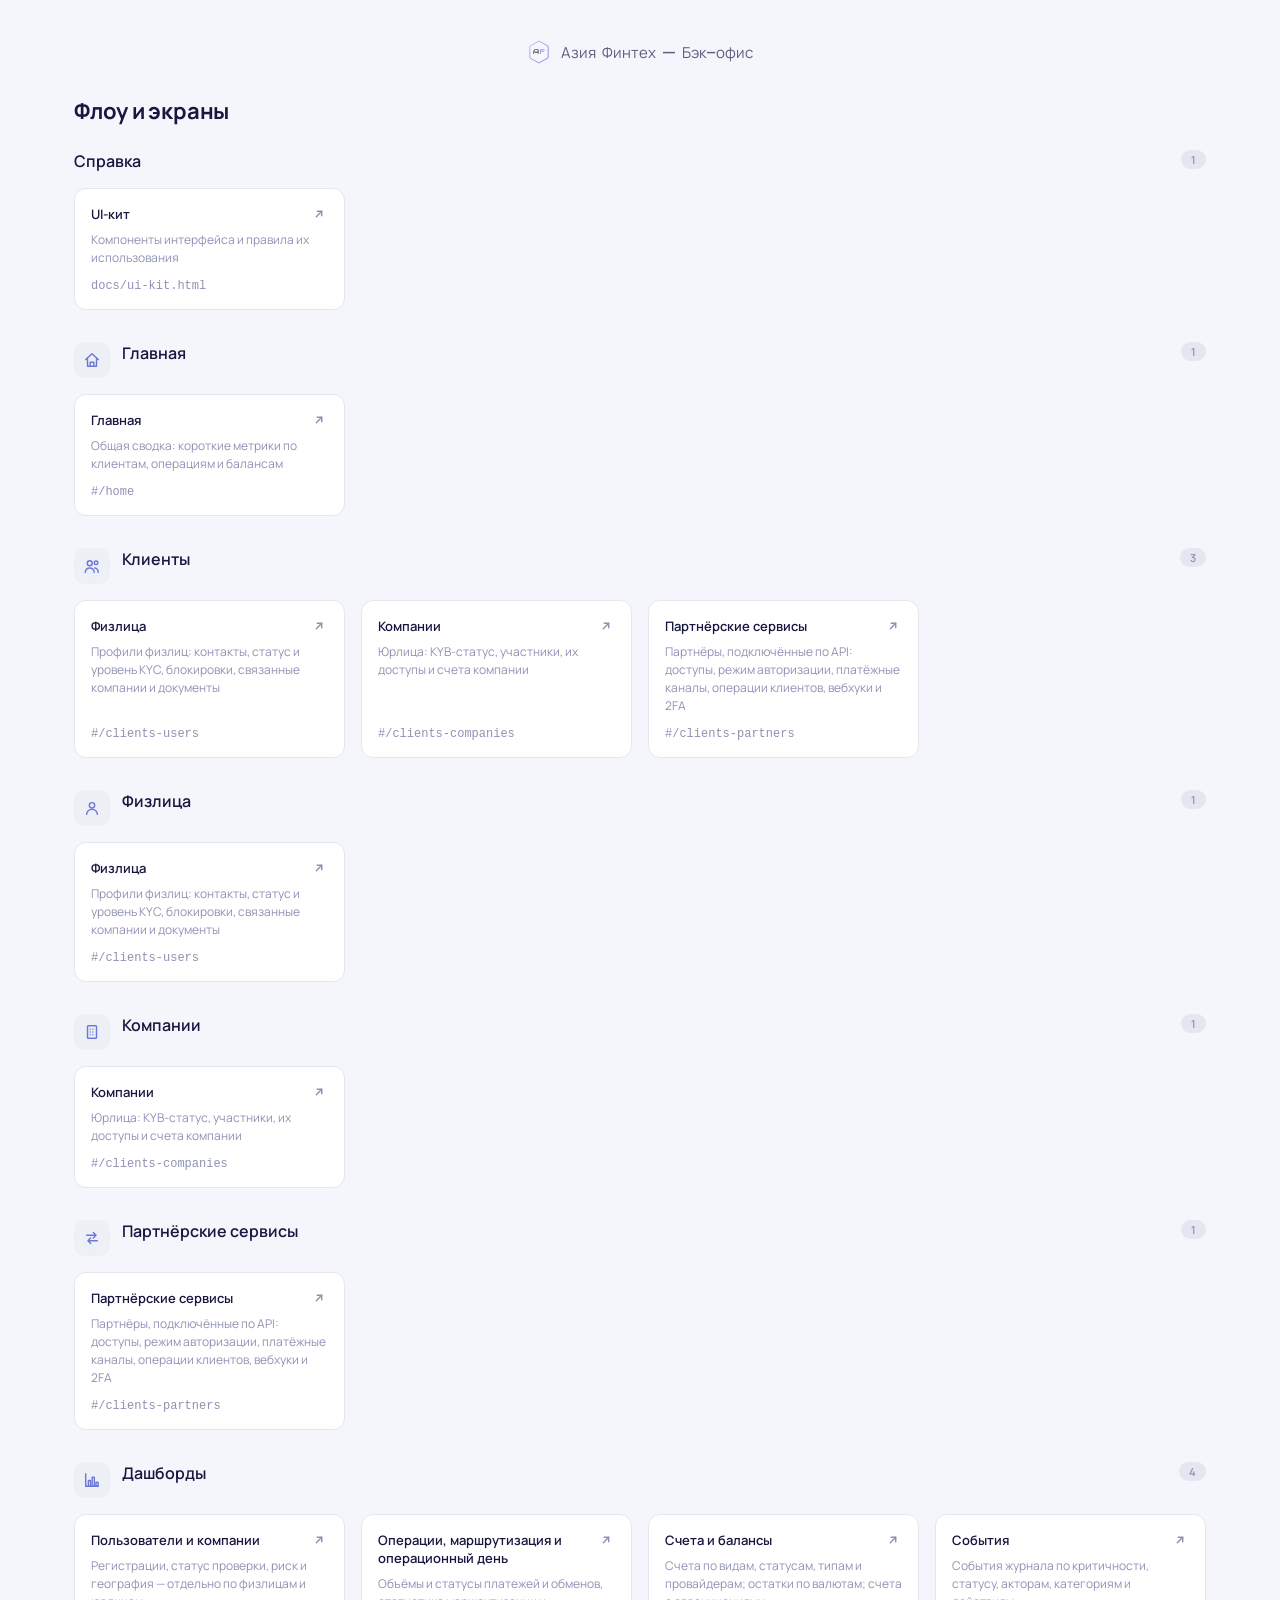
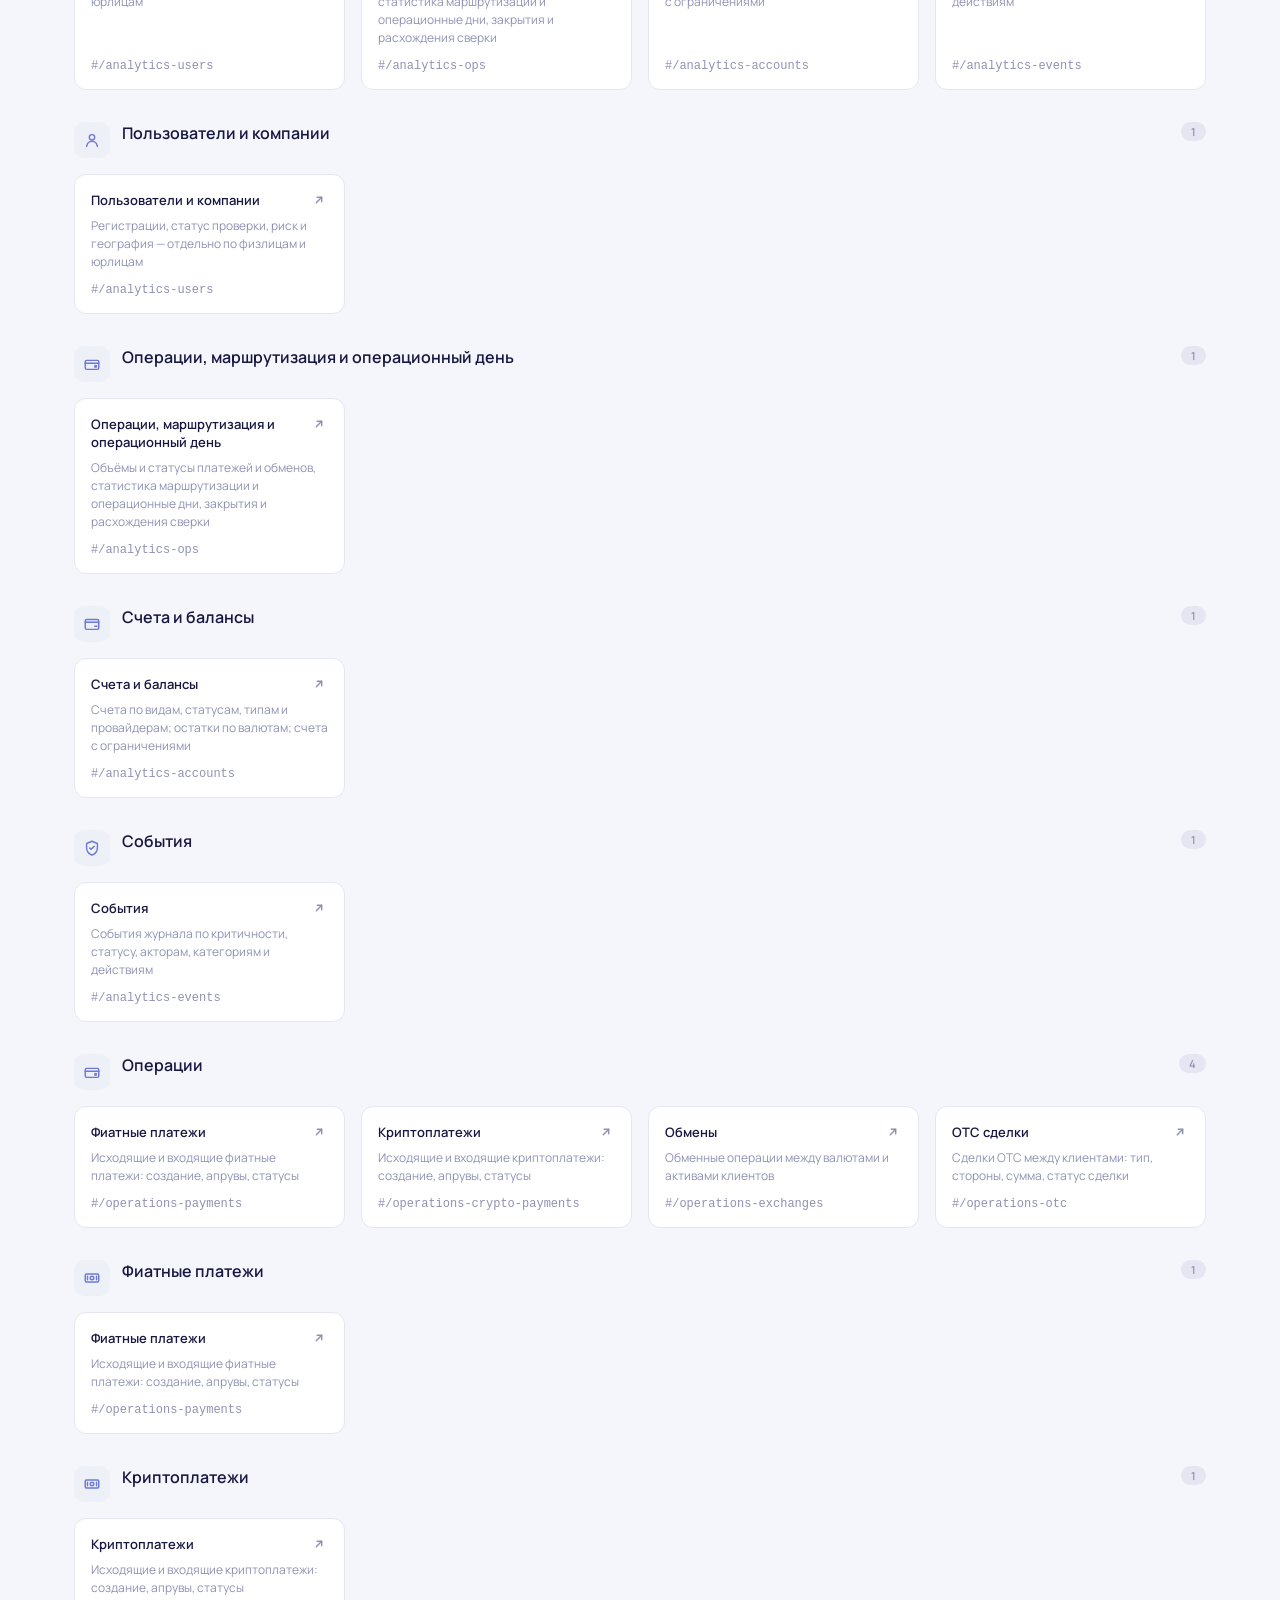
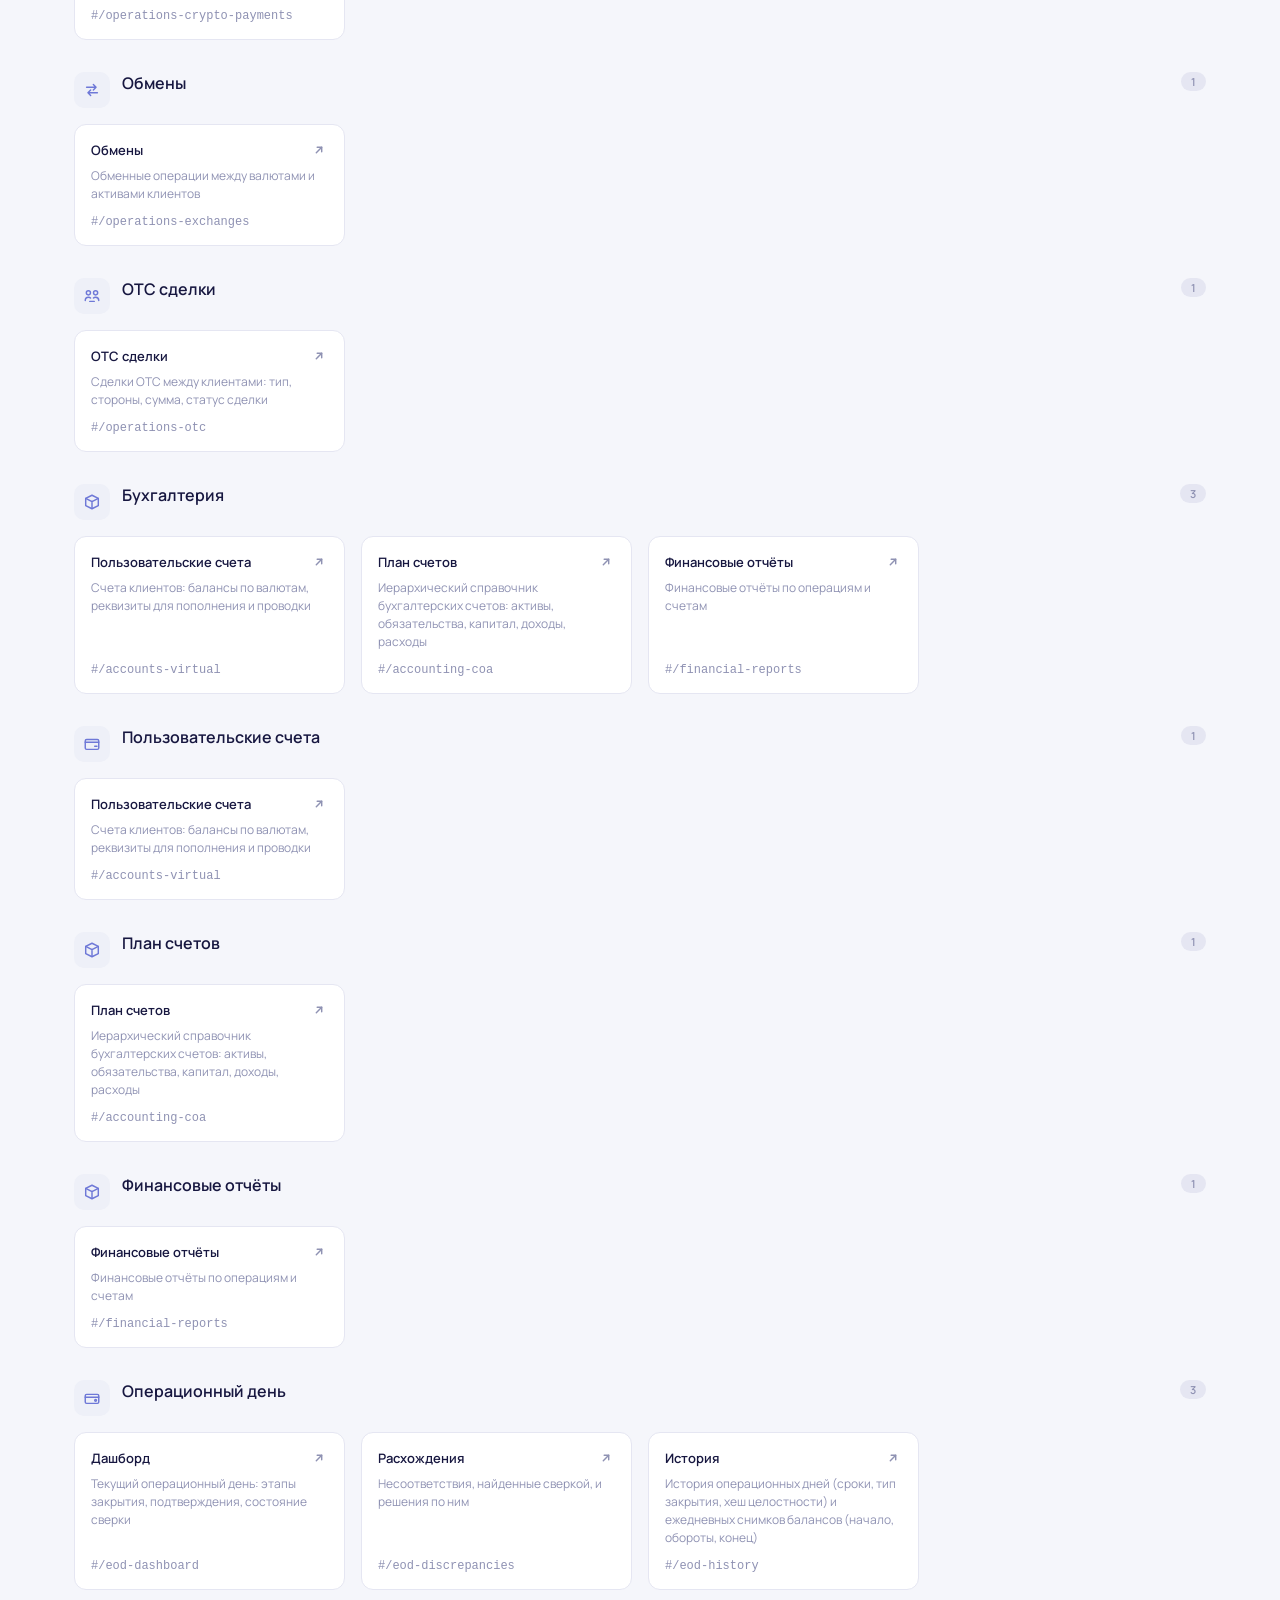
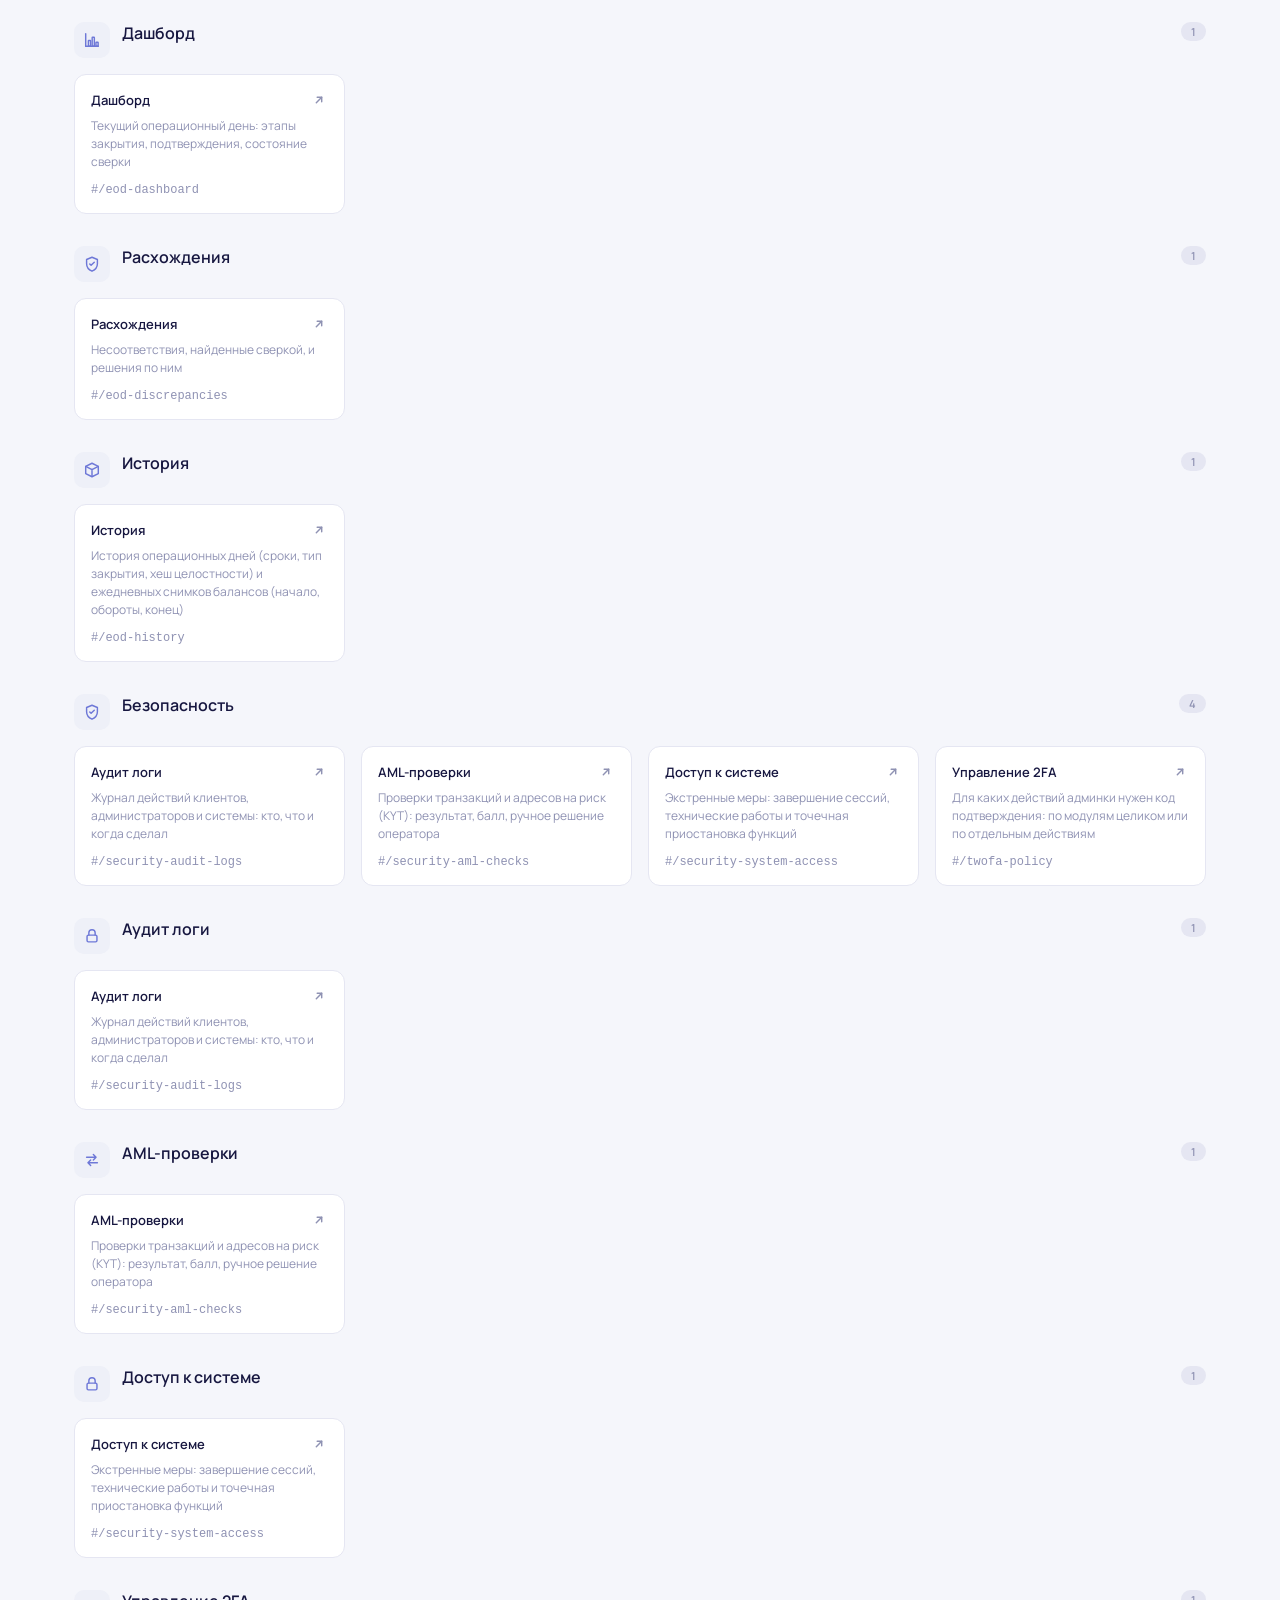
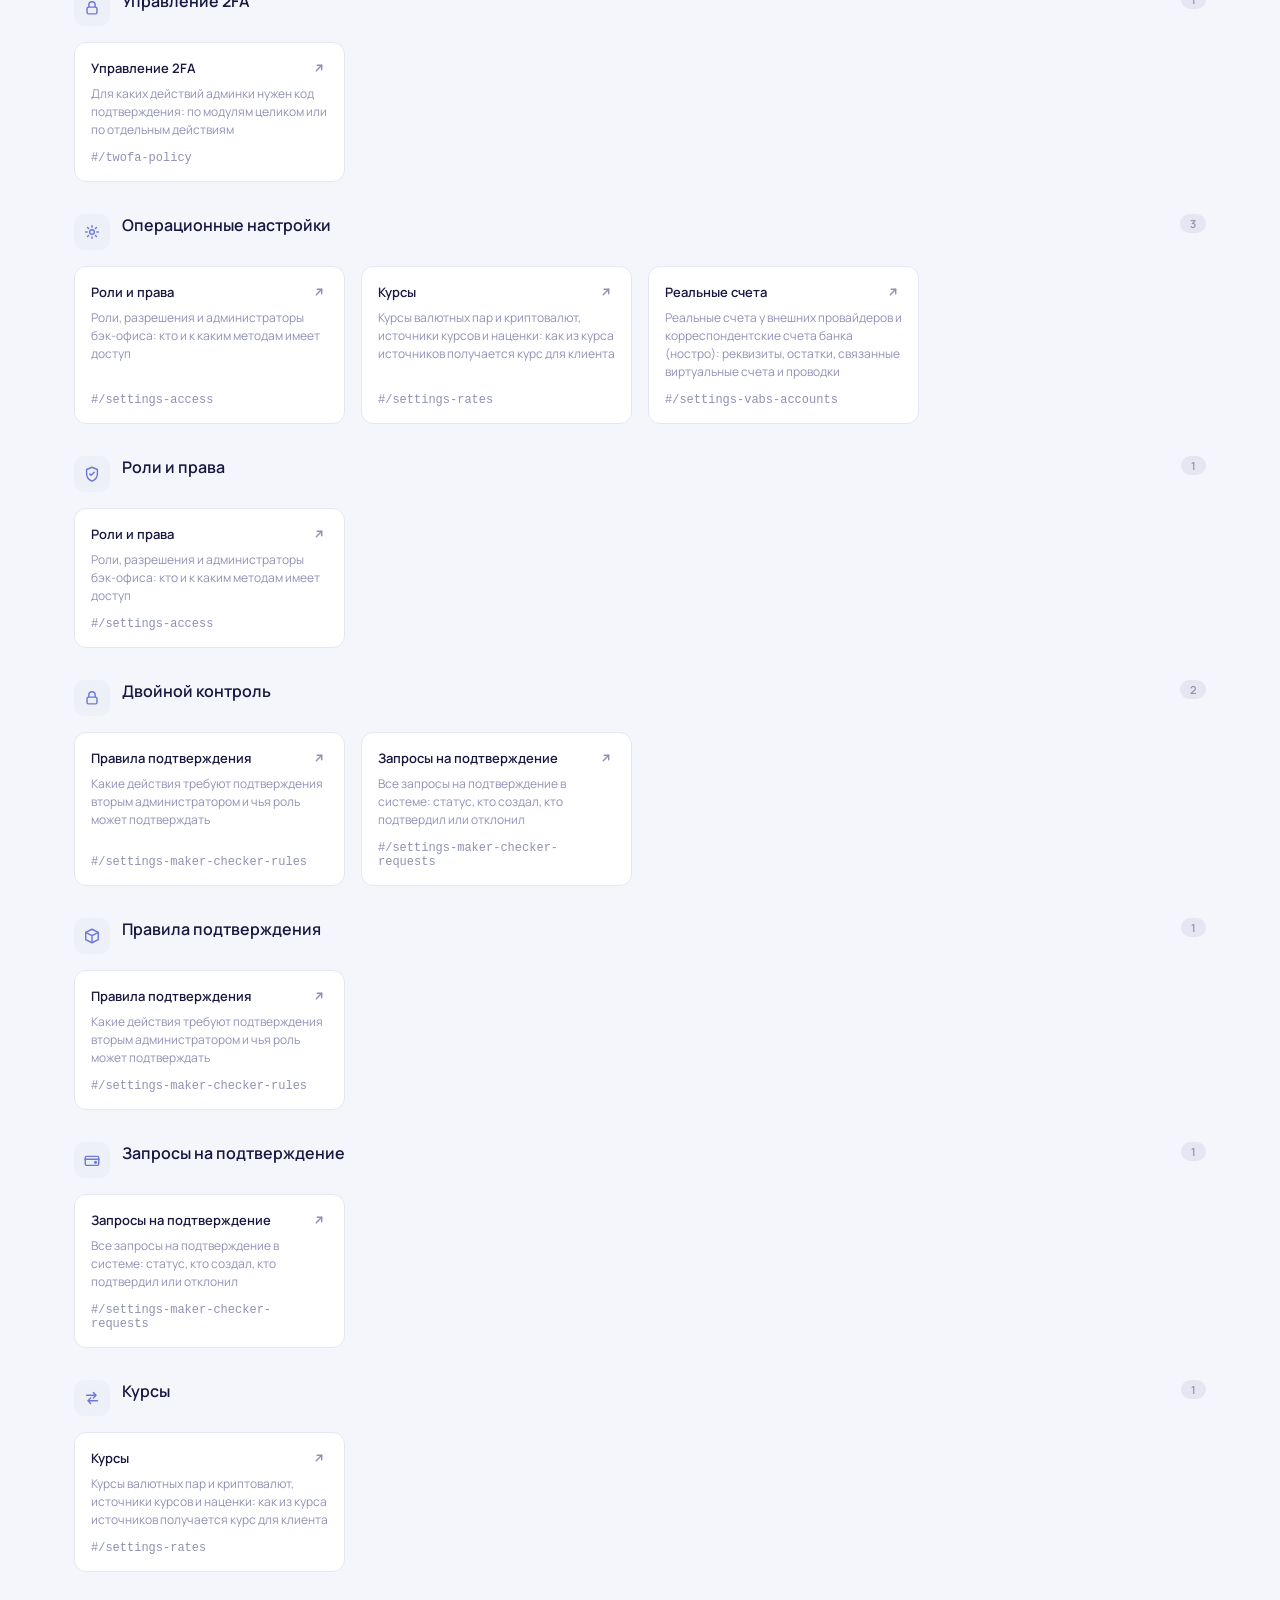
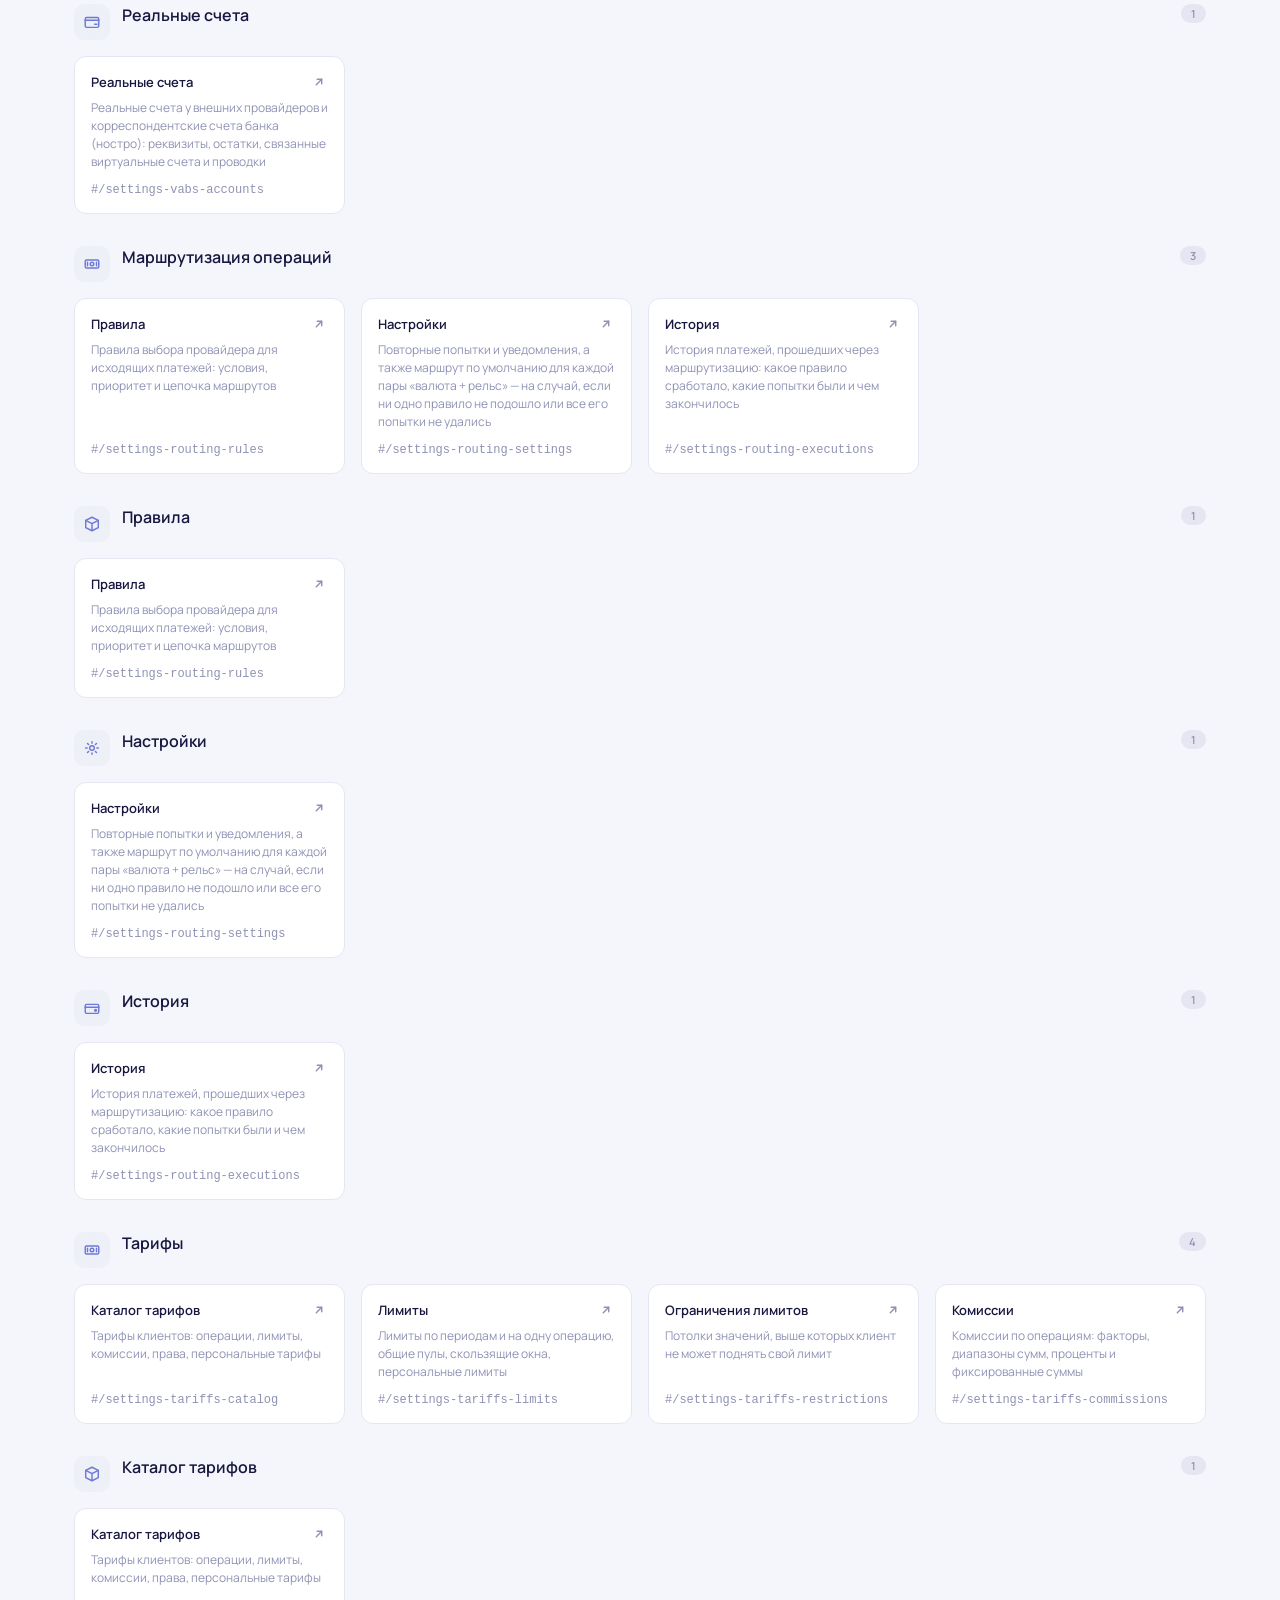
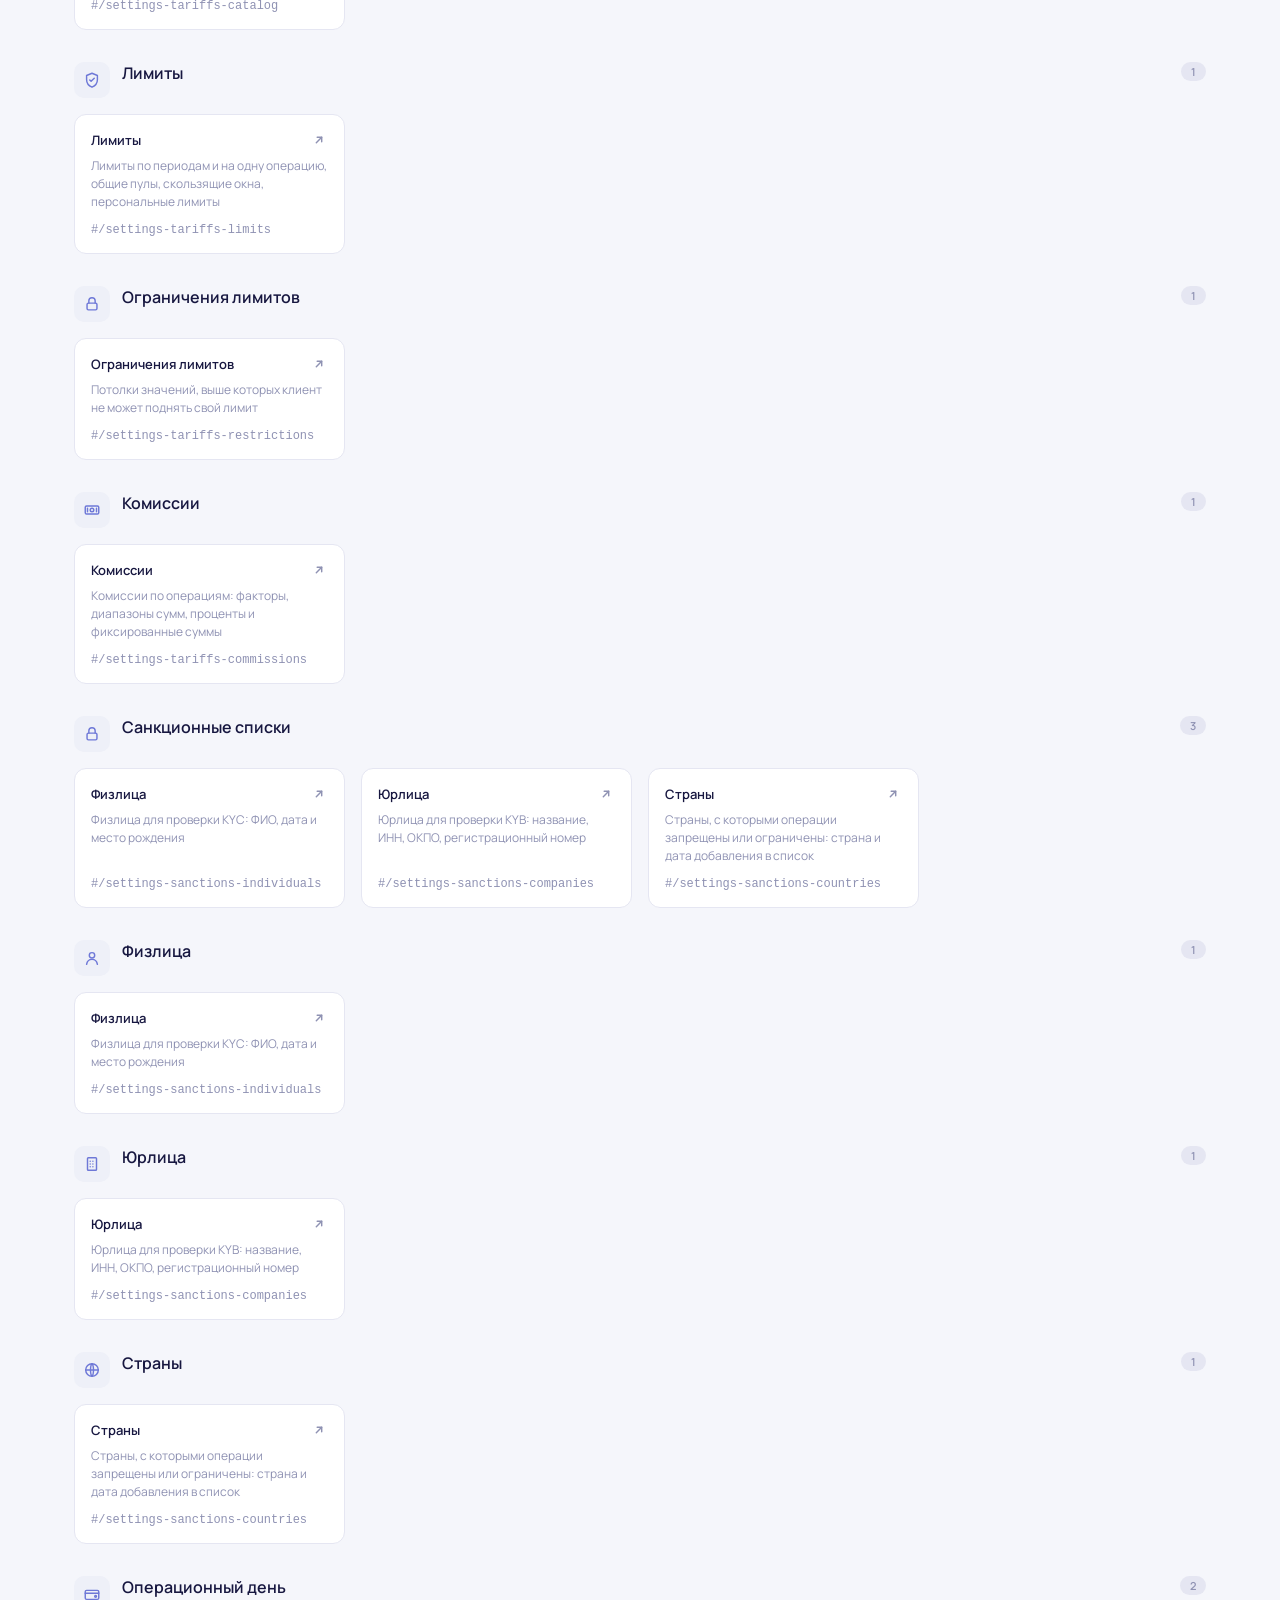
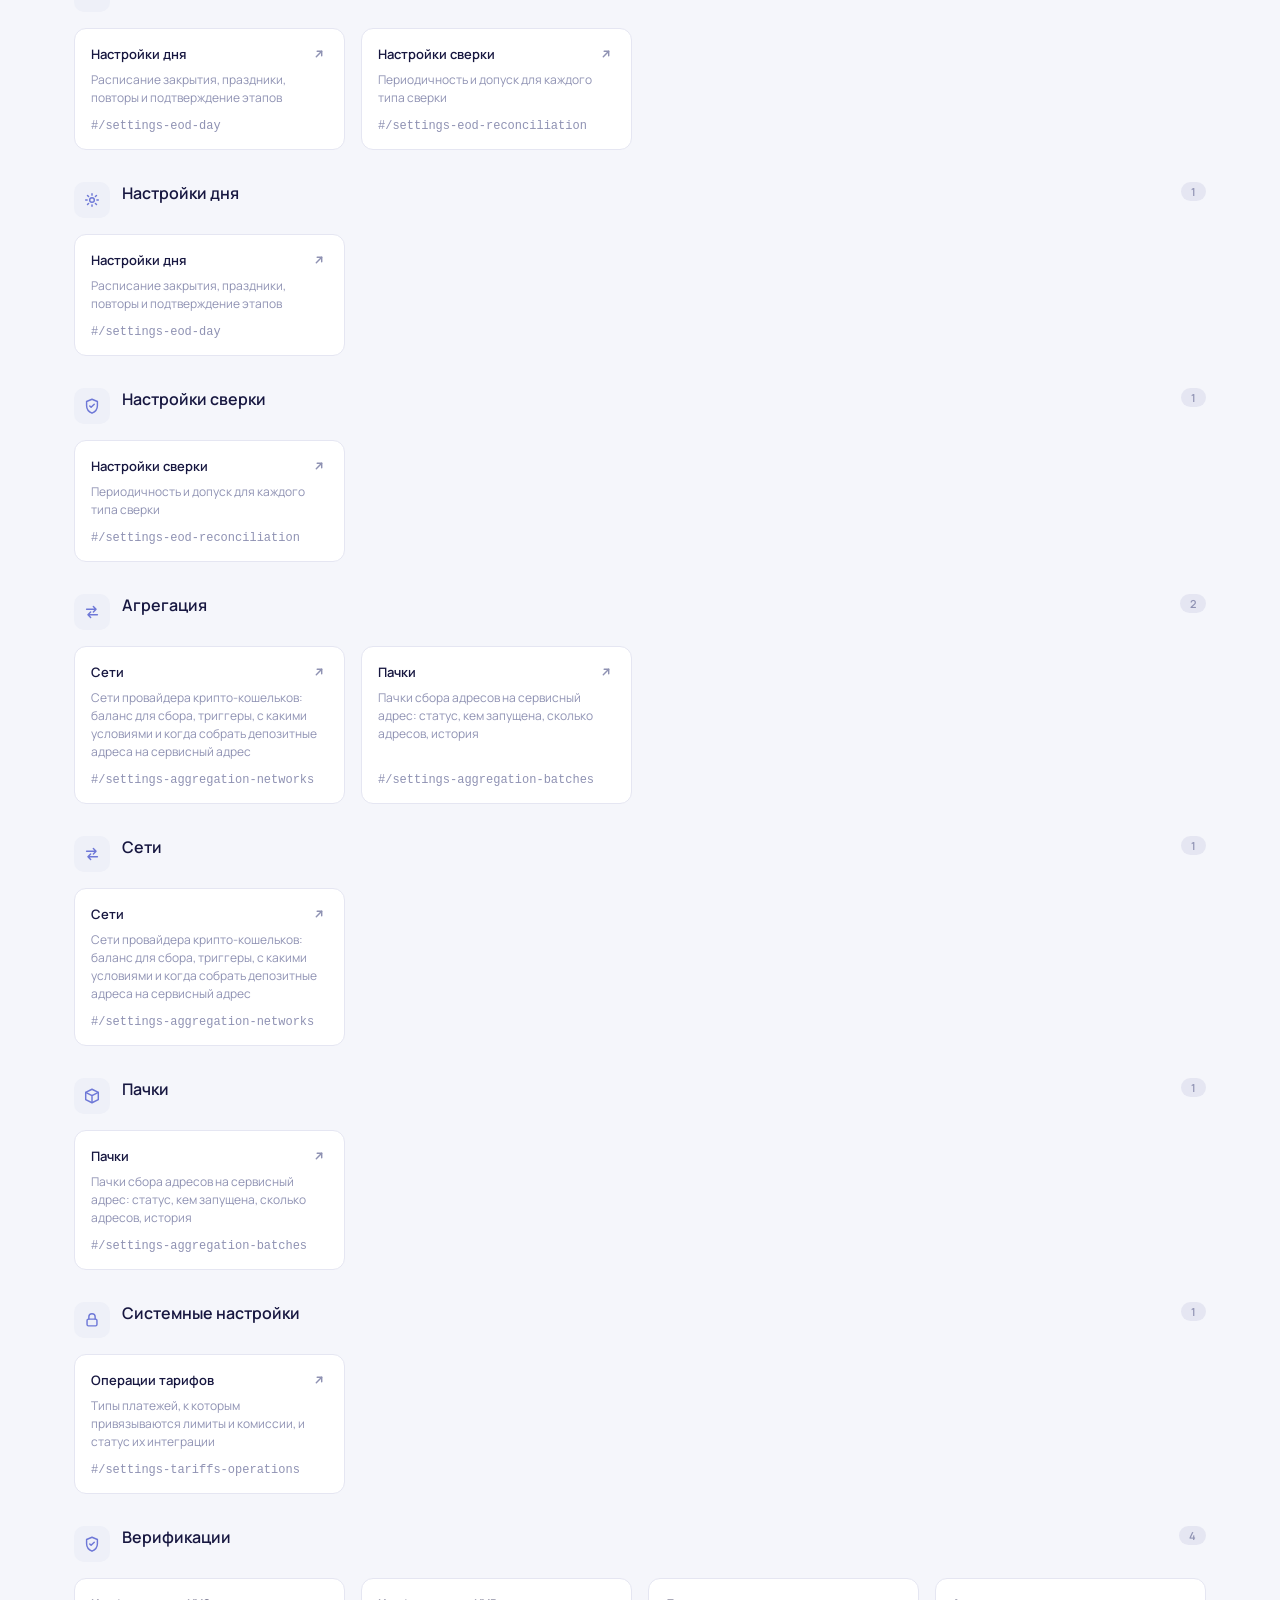
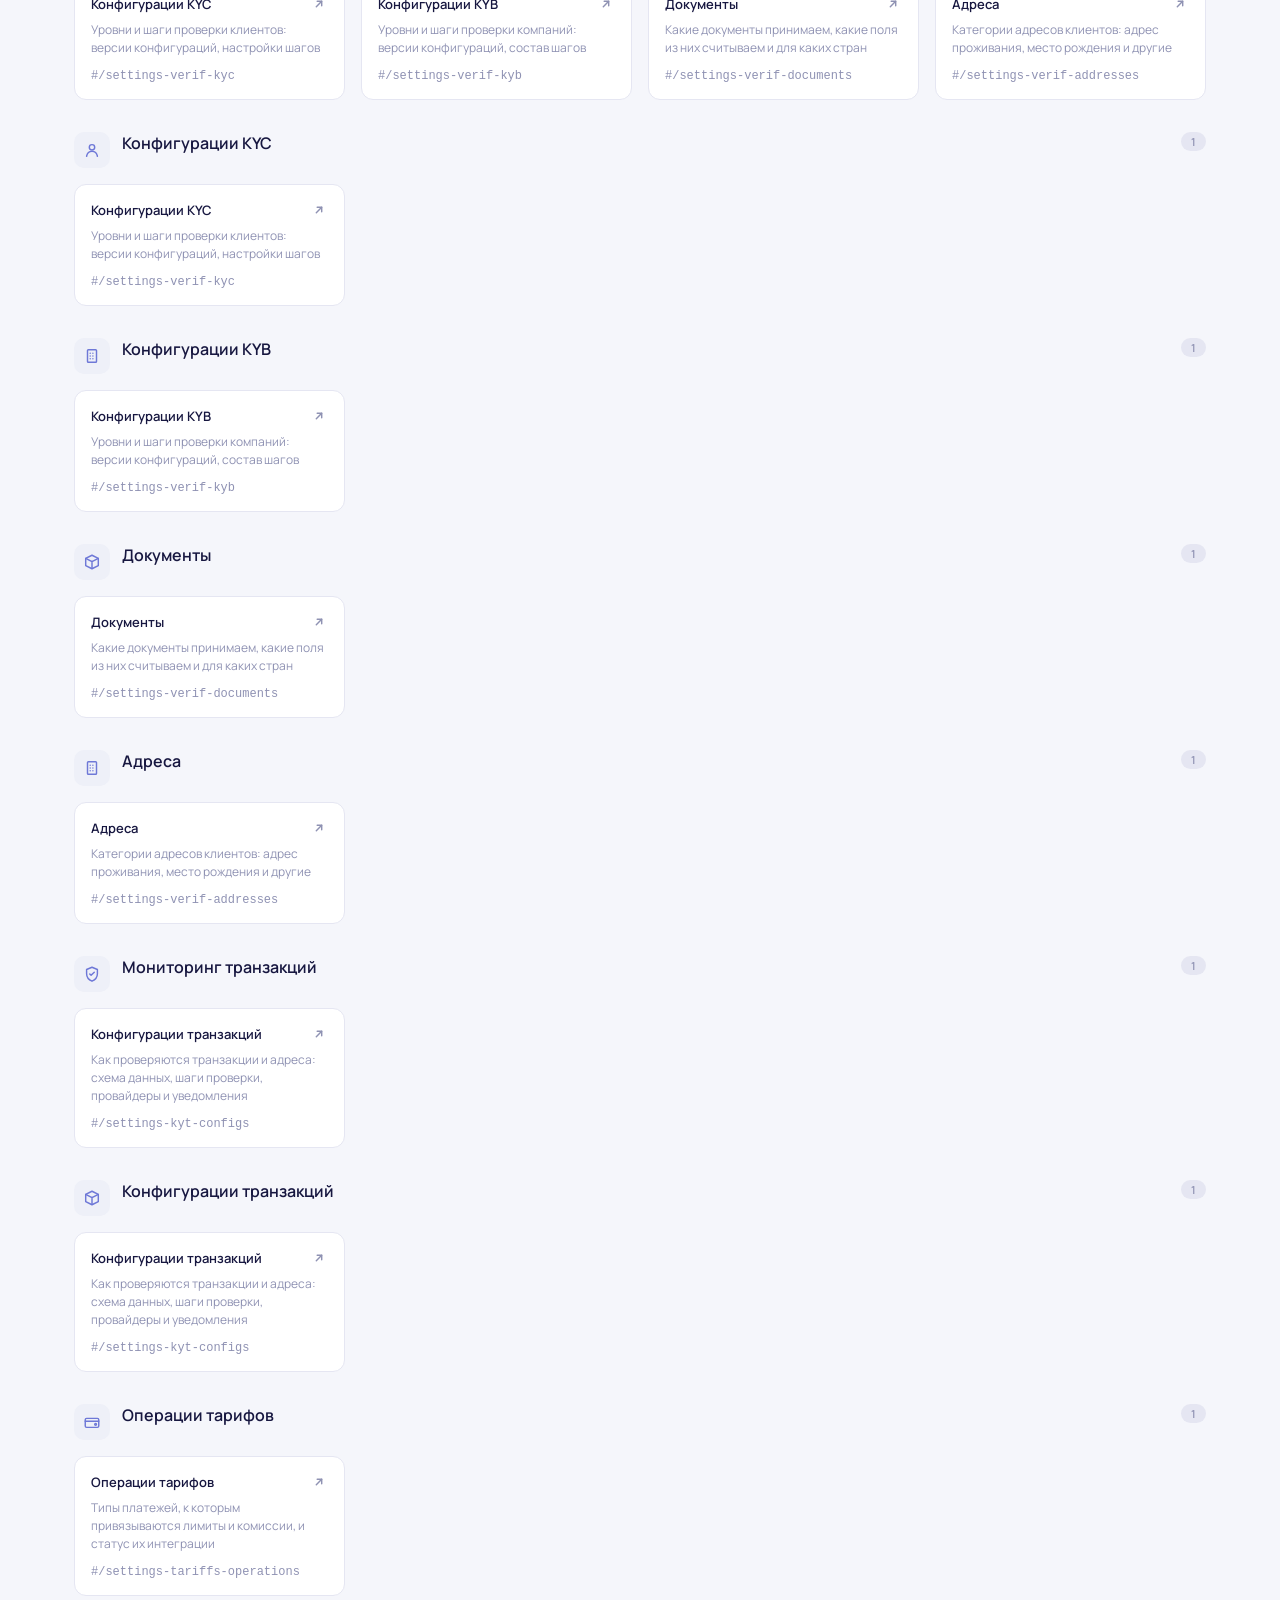
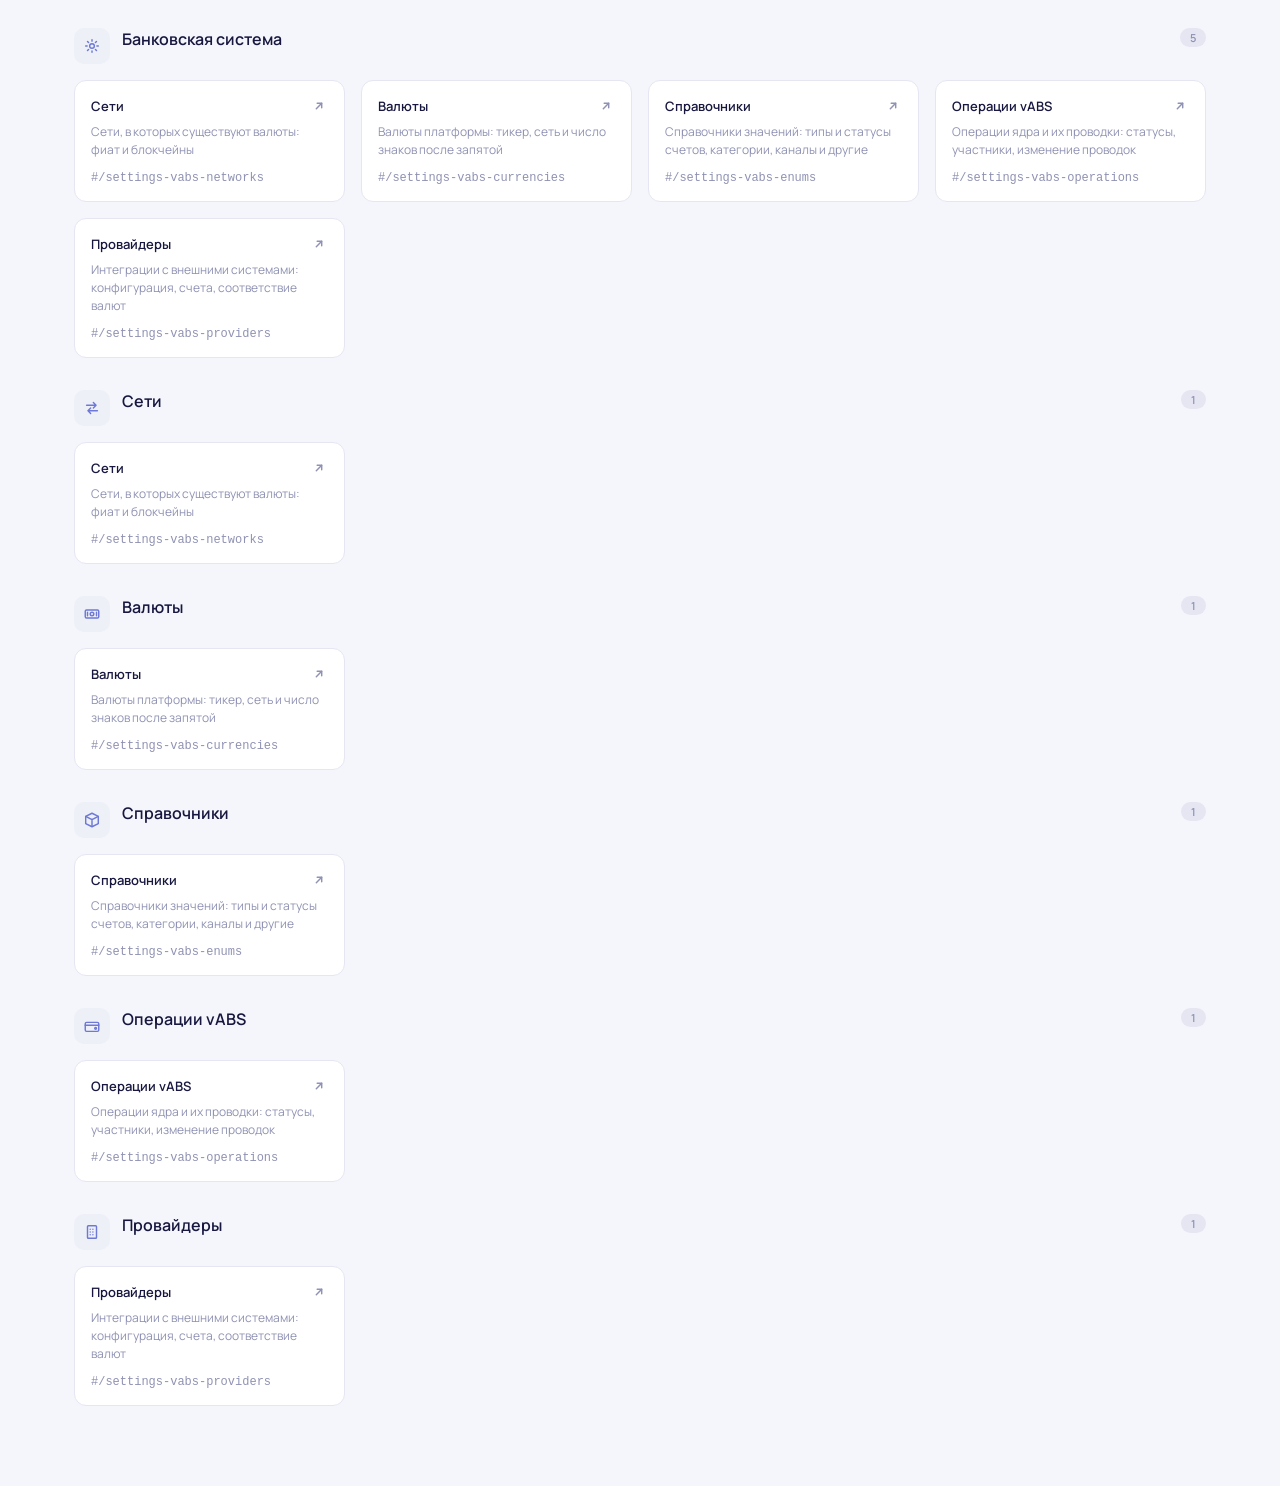
==== commit 1bf8e2e8: "added specs and check adaptive" ====
--- a/flows.html
+++ b/flows.html
@@ -6,8 +6,8 @@
 <title>Флоу и экраны | Азия Финтех</title>
 <link rel="icon" type="image/svg+xml" href="assets/images/logo-icon.svg" />
 <link href="https://fonts.googleapis.com/css2?family=Bruno+Ace&family=Manrope:wght@400;500;600;700&display=swap" rel="stylesheet" />
-<link rel="stylesheet" href="assets/tokens.css?v=79" />
-<link rel="stylesheet" href="assets/style.css?v=79" />
+<link rel="stylesheet" href="assets/tokens.css?v=266" />
+<link rel="stylesheet" href="assets/style.css?v=266" />
 <style>
   body { background: var(--color-bg); color: var(--color-text); font-family: var(--font-family); margin: 0; }
   .flows-page { max-width: 1180px; margin: 0 auto; padding: 40px 24px 80px; }
@@ -22,10 +22,13 @@
     <div id="flows-root"></div>
   </div>
 
-  <script src="assets/i18n.js?v=79"></script>
-  <script src="assets/i18n-rates.js?v=79"></script>
-  <script src="assets/i18n-partners.js?v=79"></script>
-  <script src="assets/i18n-routing.js?v=79"></script>
+  <script src="assets/i18n.js?v=266"></script>
+  <script src="assets/i18n-rates.js?v=266"></script>
+  <script src="assets/i18n-partners.js?v=266"></script>
+  <script src="assets/i18n-routing.js?v=266"></script>
+  <script src="assets/i18n-accounting.js?v=266"></script>
+  <script src="assets/i18n-maker-checker.js?v=266"></script>
+  <script src="assets/i18n-aggregation.js?v=266"></script>
   <script>
     /* ==========================================================================
        "Флоу и экраны" — полностью отдельная страница (НЕ часть SPA, не в сайдбаре):
@@ -59,11 +62,13 @@
       security: `<svg viewBox="0 0 20 20" fill="none" stroke="currentColor" stroke-width="1.6" stroke-linecap="round" stroke-linejoin="round"><path d="M10 2.5 16 5v4.7c0 4-2.6 6.8-6 8.3-3.4-1.5-6-4.3-6-8.3V5l6-2.5Z"/><path d="M7.5 10 9 11.5 12.5 8"/></svg>`,
       settings: `<svg viewBox="0 0 20 20" fill="none" stroke="currentColor" stroke-width="1.6" stroke-linecap="round" stroke-linejoin="round"><circle cx="10" cy="10" r="2.6"/><path d="M10 3v1.6M10 15.4V17M17 10h-1.6M4.6 10H3M15 5l-1.2 1.2M6.2 13.8 5 15M15 15l-1.2-1.2M6.2 6.2 5 5"/></svg>`,
       box: `<svg viewBox="0 0 20 20" fill="none" stroke="currentColor" stroke-width="1.6" stroke-linecap="round" stroke-linejoin="round"><path d="M10 2.5 17 6v8l-7 3.5L3 14V6l7-3.5Z"/><path d="M3 6l7 3.5L17 6M10 9.5V17"/></svg>`,
+      globe: `<svg viewBox="0 0 20 20" fill="none" stroke="currentColor" stroke-width="1.6" stroke-linecap="round" stroke-linejoin="round"><circle cx="10" cy="10" r="7"/><path d="M3 10h14M10 3c2.2 2 2.2 12 0 14M10 3c-2.2 2-2.2 12 0 14"/></svg>`,
       lock: `<svg viewBox="0 0 20 20" fill="none" stroke="currentColor" stroke-width="1.6" stroke-linecap="round" stroke-linejoin="round"><rect x="4.5" y="9" width="11" height="7.5" rx="1.5"/><path d="M6.5 9V6.5a3.5 3.5 0 0 1 7 0V9"/></svg>`,
       accounts: `<svg viewBox="0 0 20 20" fill="none" stroke="currentColor" stroke-width="1.6" stroke-linecap="round" stroke-linejoin="round"><rect x="2.5" y="5" width="15" height="11" rx="1.6"/><path d="M2.5 8h15"/><path d="M13 12.5h2.5"/></svg>`,
     };
 
     // Только то, что реально в NAV_TREE app.js сейчас (settings-masks выключен флагом TF_MASKS_ENABLED = false).
+    // Масками (settings-masks) не показываем: раздел выключен флагом TF_MASKS_ENABLED = false.
     const NAV_TREE = [
       { id: "home", icon: "home" },
       { id: "clients", icon: "clients", children: [
@@ -73,11 +78,9 @@
       ] },
       { id: "analytics-dashboards", icon: "analytics", children: [
         { id: "analytics-users", icon: "user" },
-        { id: "analytics-operations", icon: "operations" },
+        { id: "analytics-ops", icon: "operations" },
         { id: "analytics-accounts", icon: "accounts" },
-        { id: "analytics-eod", icon: "box" },
         { id: "analytics-events", icon: "security" },
-        { id: "analytics-routing", icon: "exchange" },
       ] },
       { id: "operations", icon: "operations", children: [
         { id: "operations-payments", icon: "payments" },
@@ -85,13 +88,16 @@
         { id: "operations-exchanges", icon: "exchange" },
         { id: "operations-otc", icon: "otc" },
       ] },
-      { id: "accounts-virtual", icon: "accounts" },
+      { id: "accounting", icon: "box", children: [
+        { id: "accounts-virtual", icon: "accounts" },
+        { id: "accounting-coa", icon: "box" },
+        { id: "financial-reports", icon: "box" },
+      ] },
       { id: "eod", icon: "operations", children: [
         { id: "eod-dashboard", icon: "analytics" },
         { id: "eod-discrepancies", icon: "security" },
         { id: "eod-history", icon: "box" },
       ] },
-      { id: "financial-reports", icon: "box" },
       { id: "security", icon: "security", children: [
         { id: "security-audit-logs", icon: "lock" },
         { id: "security-aml-checks", icon: "exchange" },
@@ -100,6 +106,10 @@
       ] },
       { id: "settings-operational", icon: "settings", children: [
         { id: "settings-access", icon: "security" },
+        { id: "settings-maker-checker", icon: "lock", children: [
+          { id: "settings-maker-checker-rules", icon: "box" },
+          { id: "settings-maker-checker-requests", icon: "operations" },
+        ] },
         { id: "settings-rates", icon: "exchange" },
         { id: "settings-vabs-accounts", icon: "accounts" },
         { id: "settings-routing", icon: "payments", children: [
@@ -109,7 +119,6 @@
         ] },
         { id: "settings-tariffs", icon: "payments", children: [
           { id: "settings-tariffs-catalog", icon: "box" },
-          { id: "settings-tariffs-operations", icon: "operations" },
           { id: "settings-tariffs-limits", icon: "security" },
           { id: "settings-tariffs-restrictions", icon: "lock" },
           { id: "settings-tariffs-commissions", icon: "payments" },
@@ -117,10 +126,15 @@
         { id: "settings-sanctions", icon: "lock", children: [
           { id: "settings-sanctions-individuals", icon: "user" },
           { id: "settings-sanctions-companies", icon: "building" },
+          { id: "settings-sanctions-countries", icon: "globe" },
         ] },
         { id: "settings-eod", icon: "operations", children: [
           { id: "settings-eod-day", icon: "settings" },
           { id: "settings-eod-reconciliation", icon: "security" },
+        ] },
+        { id: "settings-aggregation", icon: "exchange", children: [
+          { id: "settings-aggregation-networks", icon: "exchange" },
+          { id: "settings-aggregation-batches", icon: "box" },
         ] },
       ] },
       { id: "settings-core", icon: "lock", children: [
@@ -131,6 +145,7 @@
           { id: "settings-verif-addresses", icon: "building" },
         ] },
         { id: "settings-kyt", icon: "security", children: [{ id: "settings-kyt-configs", icon: "box" }] },
+        { id: "settings-tariffs-operations", icon: "operations" },
         { id: "settings-vabs", icon: "settings", children: [
           { id: "settings-vabs-networks", icon: "exchange" },
           { id: "settings-vabs-currencies", icon: "payments" },
--- a/assets/style.css
+++ b/assets/style.css
@@ -3,6 +3,41 @@
    ========================================================================== */
 * {
   box-sizing: border-box;
+}
+
+[hidden] { display: none !important; }
+
+/* ---- Глобальный кастомный чекбокс ------------------------------------------- */
+input[type="checkbox"] {
+  appearance: none;
+  -webkit-appearance: none;
+  width: 16px; height: 16px; flex-shrink: 0;
+  border: 1.5px solid var(--color-border);
+  border-radius: 4px;
+  background: var(--color-surface);
+  cursor: pointer;
+  position: relative;
+  vertical-align: middle;
+  transition: background var(--transition-fast), border-color var(--transition-fast), box-shadow var(--transition-fast);
+}
+input[type="checkbox"]::after {
+  content: "";
+  position: absolute;
+  left: 3px; top: 1px;
+  width: 8px; height: 5px;
+  border-left: 1.5px solid #fff;
+  border-bottom: 1.5px solid #fff;
+  transform: rotate(-45deg);
+  opacity: 0;
+  transition: opacity var(--transition-fast);
+}
+input[type="checkbox"]:checked { background: var(--color-brand); border-color: var(--color-brand); }
+input[type="checkbox"]:checked::after { opacity: 1; }
+input[type="checkbox"]:focus-visible { outline: none; box-shadow: 0 0 0 3px var(--color-brand-soft); }
+input[type="checkbox"]:disabled { opacity: 0.45; cursor: not-allowed; }
+/* filter-checkbox-item использует свой .filter-checkbox-box — скрываем нативный */
+.filter-checkbox-item input[type="checkbox"] {
+  position: absolute; opacity: 0; width: 0; height: 0; pointer-events: none;
 }
 
 html,
@@ -170,6 +205,18 @@
   gap: var(--space-1);
 }
 
+/* Закреплённый низ сайдбара — не скроллится вместе с основным меню, отделён линией.
+   Сейчас здесь только «Системные настройки»: редко нужный, рискованный раздел, который
+   не должен тонуть в длинном списке операционных пунктов. */
+.sidebar-nav-pinned {
+  flex-shrink: 0;
+  border-top: 1px solid var(--color-sidebar-border);
+  padding: var(--space-2) var(--space-3);
+  display: flex;
+  flex-direction: column;
+  gap: var(--space-1);
+}
+
 .sidebar-group-label {
   font-size: 11px;
   font-weight: var(--font-weight-semibold);
@@ -843,6 +890,41 @@
   line-height: var(--line-height-base);
   margin: 0;
 }
+.docs-view-block-text ul,
+.docs-view-block-text ol {
+  margin: var(--space-2) 0 var(--space-3);
+  padding-left: var(--space-5);
+  display: flex;
+  flex-direction: column;
+  gap: var(--space-1);
+}
+.docs-view-block-text ul ul,
+.docs-view-block-text ol ol,
+.docs-view-block-text ul ol,
+.docs-view-block-text ol ul {
+  margin: var(--space-1) 0 0;
+  gap: var(--space-1);
+}
+.docs-view-block-text li {
+  line-height: var(--line-height-base);
+}
+.docs-view-block-text br + ol,
+.docs-view-block-text br + ul {
+  margin-top: var(--space-2);
+}
+.docs-view-block-text mark.docs-todo {
+  background: #fff4d6;
+  color: inherit;
+  padding: 0 4px;
+  border-radius: var(--radius-sm);
+}
+.docs-view-block pre.mermaid {
+  margin-top: var(--space-4);
+  overflow-x: auto;
+  background: var(--color-surface);
+  border-radius: var(--radius-md);
+  padding: var(--space-4);
+}
 
 @media (max-width: 640px) {
   .docs-view-header {
@@ -903,6 +985,7 @@
   color: var(--color-text);
   margin: 0;
   letter-spacing: -0.01em;
+  overflow-wrap: anywhere;
 }
 
 .page-title:not(:last-child) {
@@ -1057,6 +1140,8 @@
 .client-detail-title-row {
   display: flex;
   align-items: center;
+  flex-wrap: wrap;
+  row-gap: 4px;
   gap: var(--space-2);
 }
 
@@ -1064,6 +1149,8 @@
 .client-detail-subtitle {
   display: flex;
   align-items: center;
+  flex-wrap: wrap;
+  row-gap: 4px;
   gap: var(--space-2);
   font-size: var(--font-size-sm);
   color: var(--color-text-tertiary);
@@ -1277,11 +1364,82 @@
   border: 1px solid var(--color-border);
   background: var(--color-surface);
   border-radius: var(--radius-sm);
-  padding: var(--space-2) var(--space-2);
+  padding: var(--space-2) var(--space-3);
   font-family: inherit;
   font-size: var(--font-size-sm);
   color: var(--color-text);
-}
+  box-sizing: border-box;
+  transition: border-color var(--transition-fast), box-shadow var(--transition-fast);
+}
+.address-form-input:focus {
+  outline: none;
+  border-color: var(--color-brand);
+  box-shadow: 0 0 0 3px rgba(110, 120, 215, 0.15);
+}
+
+/* Кастомный select — убираем нативный chevron, ставим свой */
+select.address-form-input {
+  appearance: none;
+  -webkit-appearance: none;
+  padding-right: var(--space-8);
+  background-image: url("data:image/svg+xml,%3Csvg xmlns='http://www.w3.org/2000/svg' viewBox='0 0 20 20' fill='none' stroke='%236b7280' stroke-width='1.6' stroke-linecap='round' stroke-linejoin='round'%3E%3Cpath d='m6 8 4 4 4-4'/%3E%3C/svg%3E");
+  background-repeat: no-repeat;
+  background-position: right 10px center;
+  background-size: 18px 18px;
+  cursor: pointer;
+}
+
+/* Обёртка формы в модалке: вертикальный стек полей с правильными отступами */
+.modal-form { display: flex; flex-direction: column; gap: var(--space-4); }
+
+/* Звёздочка обязательного поля */
+.req-star { color: var(--color-danger); margin-left: 2px; }
+
+/* Кастомный single-select для форм (mfSelect helper) */
+.mf-select { position: relative; width: 100%; }
+.mf-select-btn {
+  display: flex; align-items: center; justify-content: space-between; gap: var(--space-2);
+  width: 100%; padding: var(--space-2) var(--space-3);
+  border: 1px solid var(--color-border); border-radius: var(--radius-sm);
+  background: var(--color-surface); color: var(--color-text);
+  font-size: var(--font-size-sm); font-family: inherit;
+  cursor: pointer; text-align: left; box-sizing: border-box;
+  transition: border-color var(--transition-fast), box-shadow var(--transition-fast);
+}
+.mf-select-btn:focus { outline: none; border-color: var(--color-brand); box-shadow: 0 0 0 3px rgba(110, 120, 215, 0.15); }
+.mf-select-btn.is-open { border-color: var(--color-brand); }
+.mf-select-btn svg { width: 16px; height: 16px; flex-shrink: 0; color: var(--color-text-secondary); transition: transform 0.15s; }
+.mf-select-btn.is-open svg { transform: rotate(180deg); }
+.mf-select-label { flex: 1; overflow: hidden; text-overflow: ellipsis; white-space: nowrap; }
+/* Popup-контейнер: аппендится в body, position:fixed, z-index выше модалки */
+.mf-popup {
+  position: fixed; z-index: 2000;
+  background: var(--color-surface); border: 1px solid var(--color-border);
+  border-radius: var(--radius-md); box-shadow: 0 4px 20px rgba(0,0,0,0.14);
+  overflow: hidden;
+}
+.mf-popup-search {
+  border: none !important; border-bottom: 1px solid var(--color-border) !important;
+  border-radius: 0 !important; box-shadow: none !important;
+}
+.mf-popup-search:focus { border-color: var(--color-brand) !important; }
+.mf-popup-body { max-height: 220px; overflow-y: auto; }
+.mf-select-opt {
+  display: block; width: 100%; padding: 8px 12px;
+  border: none; background: transparent; cursor: pointer;
+  font-size: var(--font-size-sm); color: var(--color-text);
+  text-align: left; font-family: inherit;
+}
+.mf-select-opt:hover { background: var(--color-bg); }
+.mf-select-opt.is-sel { color: var(--color-brand); font-weight: 500; background: var(--color-brand-soft); }
+.mf-popup-empty { padding: 8px 12px; color: var(--color-text-tertiary); font-size: var(--font-size-sm); }
+
+
+/* .vb-field вне модалок — блочный элемент с margin-top у соседей (.vb-field + .vb-field),
+   внутри .modal-form это бы задвоило отступ с gap самого .modal-form — возвращаем
+   обычное флекс-поведение .filters-field, межполевой отступ тогда только один раз,
+   от gap родителя .modal-form. */
+.modal-form .vb-field { display: flex; flex-direction: column; gap: 4px; min-width: 0; }
 
 /* Нативный <input type="file"> без класса (модалка вложений и т.п.) — тот же
    визуальный язык, что и остальные поля форм: рамка вокруг, а кнопка выбора
@@ -1527,6 +1685,15 @@
   margin-bottom: 0;
 }
 
+.collapsible-card-head-main {
+  display: flex;
+  align-items: center;
+  justify-content: space-between;
+  flex: 1;
+  gap: var(--space-2);
+  min-width: 0;
+}
+
 .collapsible-card-chevron {
   flex-shrink: 0;
   display: flex;
@@ -1648,18 +1815,6 @@
 }
 
 /* ---- Панель статуса KYC (боковая колонка карточки клиента) ---------------- */
-.profile-kyc-card-head {
-  display: flex;
-  align-items: baseline;
-  justify-content: space-between;
-  gap: var(--space-2);
-  margin-bottom: var(--space-3);
-}
-
-.profile-kyc-card-head .detail-section-title {
-  margin-bottom: 0;
-}
-
 .profile-kyc-updated {
   font-size: var(--font-size-xs);
   color: var(--color-text-tertiary);
@@ -1709,6 +1864,19 @@
   display: flex;
   align-items: center;
   gap: var(--space-2);
+}
+
+/* Ссылка "Подробнее →" в конце боковой карточки-сводки (Компании/KYC/Риск), ведёт на соответствующий таб */
+.card-more-link {
+  margin-top: var(--space-3);
+}
+
+/* Подзаголовок-разделитель внутри вкладки (например "Флаги проверки" на вкладке "Риск и скоринг") */
+.risk-flags-heading {
+  font-size: var(--font-size-sm);
+  font-weight: var(--font-weight-semibold);
+  color: var(--color-text);
+  margin: var(--space-4) 0 var(--space-2);
 }
 
 .linked-company-icon {
@@ -3779,6 +3947,28 @@
   gap: 6px;
 }
 
+/* ---- Дерево плана счетов ("Бухгалтерия → План счетов") — направляющие линии по глубине + сворачивание групп ---
+   Линии — background-image прямо на настоящей <td> (через tdStyle в createAccessList), не на вложенном блоке:
+   фон табличной ячейки — это именно её отрисованная площадь, без допущений о высоте через проценты/stretch/
+   position:absolute на дочернем элементе (все три варианта пробовались, на стыке строк оставался разрыв в 1-2px).
+   background-origin: content-box — чтобы 0,0 фона был в начале КОНТЕНТА ячейки (после её паддинга), в тех же
+   координатах, что и .coa-tree-content ниже (обычный поток, после паддинга td) — иначе линии и текст/шеврон
+   были бы сдвинуты друг относительно друга на величину паддинга. */
+.coa-table td { border-bottom: none; }
+tbody .coa-name-td { padding-top: 0 !important; padding-bottom: 0 !important; background-origin: content-box; background-clip: content-box; }
+.coa-tree-content { display: flex; align-items: center; gap: 6px; padding: var(--space-3) 0; min-width: 0; }
+.coa-tree-system-badge { flex-shrink: 0; }
+.coa-tree-toggle {
+  display: inline-flex; align-items: center; justify-content: center;
+  width: 20px; height: 20px; flex: none; border: none; background: none; padding: 0;
+  color: var(--color-text-tertiary); cursor: pointer; transition: transform var(--transition-fast);
+}
+.coa-tree-toggle svg { width: 14px; height: 14px; }
+.coa-tree-toggle.is-collapsed { transform: rotate(-90deg); }
+.coa-tree-toggle.is-spacer { cursor: default; }
+.coa-bool-icon { display: inline-flex; width: 16px; height: 16px; color: var(--color-success); flex-shrink: 0; }
+.coa-bool-icon svg { width: 100%; height: 100%; }
+
 /* ---- Ячейка "Направление + платёжная система" — бейдж направления сверху,
    платёжная система мелким серым текстом под ним, одной колонкой вместо двух. */
 .payment-direction-cell {
@@ -4456,16 +4646,6 @@
   flex: 1;
 }
 
-.client-detail-title-row {
-  flex-wrap: wrap;
-}
-
-.pd-star {
-  display: flex;
-  width: 18px;
-  height: 18px;
-  color: var(--color-warning);
-}
 
 .pd-hero {
   display: flex;
@@ -5550,6 +5730,9 @@
   mask-image: linear-gradient(180deg, #000 0%, #000 60%, transparent 100%);
 }.hm-hero-main { display: flex; flex-direction: column; justify-content: center; gap: var(--space-3); min-width: 0; padding-left: var(--space-4); }
 .hm-brand { display: inline-flex; align-items: center; gap: var(--space-3); margin-bottom: var(--space-4); }
+/* Хинт-иконка рядом с заголовком дашборда (.hm-hello) — та же section-hint-btn, что и в шапках списков,
+   просто у hm-hero нет отдельной зоны действий справа, поэтому ставим инлайн рядом с h1. */
+.hm-hello-row { display: flex; align-items: center; gap: var(--space-2); }
 .hm-hello { margin: 0; font-size: 32px; line-height: 1.15; font-weight: var(--font-weight-bold); color: var(--color-text); letter-spacing: -0.02em; }
 .hm-date { font-size: var(--font-size-md); color: var(--color-brand); font-weight: var(--font-weight-medium); text-transform: capitalize; }
 .hm-lead { margin: 0; max-width: 360px; color: var(--color-text-tertiary); font-size: var(--font-size-sm); line-height: var(--line-height-base); }
@@ -5583,6 +5766,10 @@
 .hm-link.is-muted:hover { color: var(--color-text); }
 
 /* Плитки: без рамок-коробок с иконками — воздух, крупная цифра, тонкий график */
+.hm-tiles-head { display: flex; align-items: center; justify-content: space-between; gap: var(--space-3); margin-bottom: var(--space-3); }
+.hm-tiles-title { margin: 0; font-size: var(--font-size-lg); font-weight: var(--font-weight-semibold); color: var(--color-text); }
+.hm-tiles-head .hm-link { display: inline-flex; align-items: center; gap: 6px; }
+.hm-tiles-head .hm-link svg { width: 16px; height: 16px; }
 .hm-tiles { display: grid; grid-template-columns: repeat(3, minmax(0, 1fr)); gap: var(--space-4); }
 .hm-tile { display: flex; flex-direction: column; padding: var(--space-6) var(--space-6) var(--space-4); background: var(--color-surface); border: 1px solid var(--color-border); border-radius: 20px; transition: border-color var(--transition-fast), box-shadow var(--transition-fast); }
 .hm-tile:hover { border-color: var(--color-border-strong); box-shadow: 0 12px 32px rgba(30, 20, 90, 0.06); }
@@ -5594,6 +5781,36 @@
 .hm-tile-sub { display: flex; align-items: center; gap: 6px; font-size: var(--font-size-sm); color: var(--color-text-tertiary); }
 .hm-tile-foot { display: flex; align-items: center; justify-content: space-between; margin-top: var(--space-5); padding-top: var(--space-3); border-top: 1px dashed var(--color-border); }
 
+/* Настройка карточек главной: список строк с перетаскиванием (та же dnd-схема, что у .rg-table) */
+/* Плитки дашборда — крестик "убрать", плейсхолдер "Добавить" и возможность тащить карточку видны
+   только в режиме правки (.hm-tiles.is-editing, кнопка "Изменить"/"Готово" — hmApplyTilesEditing,
+   views/home-dashboard.js), не постоянно и не по наведению. */
+.hm-tile { position: relative; }
+.hm-tiles.is-editing .hm-tile[data-hm-card] { cursor: grab; }
+.hm-tile.is-dragging { opacity: 0.45; }
+.hm-tile.hm-tile-drop-before { box-shadow: inset 2px 0 0 0 var(--color-brand); }
+.hm-tile.hm-tile-drop-after { box-shadow: inset -2px 0 0 0 var(--color-brand); }
+.hm-tile-remove {
+  display: none; position: absolute; top: var(--space-3); right: var(--space-3); z-index: 1;
+  align-items: center; justify-content: center;
+  width: 26px; height: 26px; border-radius: 50%; border: 1px solid transparent;
+  background: none; color: var(--color-text-tertiary); cursor: pointer;
+  transition: background var(--transition-fast), color var(--transition-fast);
+}
+.hm-tiles.is-editing .hm-tile-remove { display: inline-flex; }
+.hm-tile-remove svg { width: 14px; height: 14px; }
+.hm-tile-remove:hover { background: var(--color-danger-soft); color: var(--color-danger); border-color: var(--color-danger-soft-text); }
+.hm-tile-add {
+  display: none; flex-direction: column; align-items: center; justify-content: center; gap: var(--space-2);
+  min-height: 150px; background: none; border: 1.5px dashed var(--color-border-strong); border-radius: 20px;
+  color: var(--color-text-tertiary); cursor: pointer; font: inherit; font-size: var(--font-size-sm); font-weight: var(--font-weight-medium);
+  transition: border-color var(--transition-fast), color var(--transition-fast), background var(--transition-fast);
+}
+.hm-tiles.is-editing .hm-tile-add { display: flex; }
+.hm-tile-add svg { width: 22px; height: 22px; }
+.hm-tile-add:hover { border-color: var(--color-brand); color: var(--color-brand); background: var(--color-brand-soft); }
+.hm-tiles-head #hm-tiles-edit-btn.is-active { color: var(--color-brand); }
+
 .hm-spark { width: 100%; height: 44px; overflow: visible; }
 .hm-spark-line { fill: none; stroke: var(--color-brand); stroke-width: 2; stroke-linecap: round; stroke-linejoin: round; vector-effect: non-scaling-stroke; }
 .hm-spark-area { fill: var(--color-brand-soft); opacity: 0.7; }
@@ -5656,6 +5873,8 @@
 .pf-page { max-width: 760px; }
 .pf-hero { display: flex; align-items: center; gap: var(--space-4); padding-bottom: var(--space-5); }
 .pf-avatar { width: 64px; height: 64px; font-size: 22px; flex-shrink: 0; }
+.pf-hero-meta { min-width: 0; }
+.pf-hero-meta .profile-card-name, .pf-hero-meta .profile-card-role { overflow: hidden; text-overflow: ellipsis; white-space: nowrap; }
 .pf-contacts { display: flex; gap: var(--space-3); overflow-x: auto; padding-bottom: var(--space-2); scroll-snap-type: x proximity; }
 .pf-contact { flex: 0 0 auto; min-width: 230px; max-width: 280px; display: flex; align-items: center; gap: var(--space-3); padding: var(--space-3) var(--space-4); border: 1px solid var(--color-border); border-radius: 14px; background: var(--color-surface); scroll-snap-align: start; }
 .pf-contact-avatar { display: inline-flex; align-items: center; justify-content: center; width: 38px; height: 38px; border-radius: var(--radius-md); background: var(--color-brand-soft); color: var(--color-brand); font-size: var(--font-size-sm); font-weight: var(--font-weight-semibold); flex-shrink: 0; }.pf-contact-main { display: flex; flex-direction: column; min-width: 0; }
@@ -5663,6 +5882,13 @@
 .pf-contact-name { font-weight: var(--font-weight-medium); color: var(--color-text); }
 .pf-contact-mail { text-decoration: none; }
 .pf-contact-mail:hover { text-decoration: underline; }
+/* ---- Колонки таблицы, скрываемые/показываемые на мобильных экранах ---------- */
+.col-show-sm { display: none; }
+@media (max-width: 900px) {
+  .col-hide-sm { display: none; }
+  .col-show-sm { display: table-cell; }
+}
+
 /* ==========================================================================
    Адаптив: на узких экранах меню — снизу (нижняя панель + шторка с полным меню)
    ========================================================================== */
@@ -5730,6 +5956,8 @@
   .hm-tile-big { font-size: 34px; }
   .hm-pill { padding: 6px 12px; }
   .hm-map-chips { gap: 6px; }
+  .hm-tiles-head { flex-wrap: wrap; }
+  .hm-tiles-head .hm-link { flex: 1 1 auto; justify-content: center; }
 }
 
 /* Вкладка "Безопасность" клиента/компании */
@@ -5905,8 +6133,7 @@
   .client-detail-header.cd-hero .cd-header-menu { margin-left: auto; order: 2; }
   .client-detail-header.cd-hero .client-detail-back { order: 1; }
   .client-detail-header.cd-hero .cd-avatar { order: 1; }
-  .client-detail-header.cd-hero .page-title { font-size: 22px; overflow-wrap: anywhere; }
-  .client-detail-header .client-detail-subtitle { flex-wrap: wrap; row-gap: 4px; }
+  .client-detail-header.cd-hero .page-title { font-size: 22px; }
   .cd-hero-pills { gap: var(--space-2); }
 
   /* Вкладки карточки — одной строкой со свайпом */
@@ -5977,6 +6204,19 @@
    внутри span садились почти впритык (нет своего display:flex у filters-bar-end вне .filters-bar-compact) */
 .filters-bar-end { display: inline-flex; align-items: center; gap: var(--space-2); }
 .filters-bar-compact .filters-bar-end { margin-left: auto; }
+/* Кнопки шапки списка: на десктопе — инлайн, на мобильном скрываются, появляется "⋮" меню */
+.hdr-desktop-only { display: inline-flex; align-items: center; }
+.hdr-actions-kebab { display: none; }
+/* Кнопка "?" — подсказка раздела, всегда квадратная, видна и на десктопе и на мобильном */
+.section-hint-btn { width: 32px; height: 32px; border: 1px solid var(--color-border); background: var(--color-surface); border-radius: var(--radius-md); color: var(--color-text-secondary); cursor: pointer; display: flex; align-items: center; justify-content: center; flex-shrink: 0; transition: background var(--transition-fast), color var(--transition-fast); }
+.section-hint-btn:hover { background: var(--color-bg); color: var(--color-text); }
+.section-hint-btn svg { width: 16px; height: 16px; }
+@media (max-width: 900px) {
+  .hdr-desktop-only { display: none !important; }
+  .hdr-actions-kebab { display: inline-flex; }
+  .hdr-actions-kebab .row-kebab-btn { width: 36px; height: 36px; border: 1px solid var(--color-border); border-radius: var(--radius-md); background: var(--color-surface); }
+  .section-hint-btn { width: 36px; height: 36px; }
+}
 
 /* Дашборд операционного дня: шапка как на главной, справа график операций по дням недели */
 .ed-hero .ed-hero-title { display: flex; align-items: center; gap: var(--space-3); flex-wrap: wrap; }
@@ -6236,7 +6476,6 @@
 .pf-2fa-title { display: flex; align-items: center; gap: var(--space-2); flex-wrap: wrap; font-weight: var(--font-weight-medium); margin-bottom: 2px; }
 .pf-2fa-actions { flex-shrink: 0; }
 .pf-2fa-note { margin-top: var(--space-3); }
-.a2f-methods { margin-bottom: var(--space-3); }
 .a2f-code { font-family: ui-monospace, SFMono-Regular, Menlo, Consolas, monospace; font-size: 22px; letter-spacing: 0.35em; text-align: center; padding: 12px 10px; }
 .a2f-hint { margin-top: var(--space-2); }
 .a2f-send { margin-top: var(--space-2); display: inline-block; }
@@ -6249,6 +6488,8 @@
 .a2f-secret code, .a2f-codes code { font-family: ui-monospace, SFMono-Regular, Menlo, Consolas, monospace; background: var(--color-bg); padding: 4px 8px; border-radius: 6px; }
 .a2f-codes { display: grid; grid-template-columns: repeat(2, 1fr); gap: var(--space-2); margin-top: var(--space-3); }
 .a2f-codes code { text-align: center; font-size: var(--font-size-md); letter-spacing: 0.05em; }
+.a2f-recovery-toggle { display: inline-block; margin-top: var(--space-3); }
+.pf-2fa-warn { color: var(--color-warning, #b45309); }
 .tf-domain-row td { background: var(--color-bg); font-weight: var(--font-weight-semibold); font-size: var(--font-size-xs); text-transform: uppercase; letter-spacing: 0.04em; color: var(--color-text-tertiary); }
 .tf-table td .filter-seg { display: inline-flex; }
 .tf-actions-table { margin-top: var(--space-4); }
@@ -6337,11 +6578,16 @@
 .a2f-hint { margin-top: 12px; }
 .a2f-resend { margin-top: 4px; flex-wrap: wrap; }
 .a2f-resend .table-link, .login-resend .table-link { padding: 0; background: none; border: 0; cursor: pointer; }
-.modal-body .filters-field-label { font-size: 13px; font-weight: 600; color: inherit; margin-bottom: 8px; display: block; }
+/* Отступ подпись→поле внутри модалок — всегда маленький (0, флекс-гап .filters-field
+   уже даёт 4px), одинаково что в .modal-form, что в .address-form-grid, что без
+   обёртки вовсе. Раньше здесь было два конфликтующих правила (8px и 10px) — второе
+   побеждало и давало непарный, "рваный" отступ подпись→поле именно там, где не было
+   компенсирующего .modal-form .filters-field-label{margin-bottom:0!important} — теперь
+   компенсировать нечего, поведение одно на всё приложение. */
+.modal-body .filters-field-label { font-size: 13px; font-weight: 600; color: inherit; margin-bottom: 0; display: block; }
 .modal-body .login-otp-cell { font-family: inherit; }
 .modal-body .modal-confirm-text { font-family: inherit; font-size: 14px; line-height: 1.5; color: var(--color-text, #1a2233); margin: 0 0 20px; }
 .modal-body .filters-field.vb-field { display: block; min-width: 0; }
-.modal-body .filters-field-label { margin-bottom: 10px; }
 .modal-body .login-otp { width: 100%; }
 .modal-body .login-otp-cell { min-width: 0; width: 100%; box-sizing: border-box; padding: 0; }
 .a2f-resend { margin-top: 14px; }
@@ -6767,6 +7013,7 @@
 .rt-markup.is-neg { color: #1f9d55; }
 .rt-grid { display: grid; grid-template-columns: 1fr 1fr; gap: 12px; }
 .rt-grid .vb-field + .vb-field { margin-top: 0; }
+.rt-grid.rt-grid-3 { grid-template-columns: 1fr 1fr 1fr; }
 .rt-preview { display: flex; align-items: center; flex-wrap: wrap; gap: 8px 12px; margin: 12px 0; padding: 10px 12px; border-radius: var(--radius-md, 8px); background: var(--color-brand-soft); font-size: var(--font-size-sm); }
 .rt-preview-arrow { color: var(--color-text-tertiary); }
 .rt-clients { display: flex; flex-direction: column; gap: 2px; max-height: 176px; overflow-y: auto; border: 1px solid var(--color-border); border-radius: var(--radius-md, 8px); padding: 6px; }
@@ -6798,6 +7045,7 @@
 .pn-mode { display: flex; gap: 12px; align-items: flex-start; padding: 16px; border: 1px solid var(--color-border); border-radius: var(--radius-md, 8px); cursor: pointer; }
 .pn-mode.is-active { border-color: var(--color-brand, #2f5bea); background: var(--color-brand-soft); }
 .pn-mode input { margin-top: 3px; }
+.pn-mode-disabled { opacity: 0.5; cursor: not-allowed; }
 .pn-mode-title { font-weight: 600; margin-bottom: 4px; }
 .pn-mode-list { margin: 8px 0 0; padding-left: 18px; font-size: var(--font-size-sm); color: var(--color-text-secondary); }
 .pn-save-row { display: flex; align-items: center; margin-top: 16px; }
@@ -6812,25 +7060,14 @@
 .pn-active { margin: 4px 0 12px; }
 @media (max-width: 800px) { .pn-modes { grid-template-columns: 1fr; } }
 
-/* ---- Внешние сервисы: итоговые блоки ---- */
-.pn-env { margin-bottom: 8px; }
-.pn-check-list { display: flex; flex-direction: column; gap: 6px; margin-top: 8px; }
-.pn-check { display: grid; grid-template-columns: 20px 1fr auto; align-items: center; gap: 8px; font-size: var(--font-size-sm); }
-.pn-check-mark { width: 18px; height: 18px; border-radius: 50%; border: 1px solid var(--color-border); display: inline-flex; align-items: center; justify-content: center; }
-.pn-check.is-ok .pn-check-mark { border-color: #1f9d55; color: #1f9d55; }
-.pn-check-mark svg { width: 12px; height: 12px; }
 .pn-flow-title { margin: 20px 0 8px; }
 .pn-steps { display: flex; flex-direction: column; gap: 8px; }
 .pn-step { display: grid; grid-template-columns: 24px 1fr; gap: 10px; align-items: start; font-size: var(--font-size-sm); }
 .pn-step-num { width: 22px; height: 22px; border-radius: 50%; background: var(--color-brand-soft); display: inline-flex; align-items: center; justify-content: center; font-size: var(--font-size-xs); font-weight: 600; }
-.pn-modes-3 { grid-template-columns: repeat(3, 1fr); }
 .pn-channel { padding: 10px 0; border-bottom: 1px solid var(--color-border); }
 .pn-channel:last-of-type { border-bottom: 0; }
-.pn-manual { margin-top: 16px; }
-.pn-account-row { display: flex; align-items: center; gap: 12px; margin-top: 16px; }
 .pn-rules { margin: 0; padding-left: 18px; display: flex; flex-direction: column; gap: 6px; font-size: var(--font-size-sm); color: var(--color-text-secondary); }
 .pn-scope-check { display: flex; flex-direction: column; gap: 2px; }
-@media (max-width: 1000px) { .pn-modes-3 { grid-template-columns: 1fr; } }
 
 /* ---- Маршрутизация операций ---- */
 .rg-toolbar { display: flex; align-items: center; justify-content: space-between; gap: var(--space-3); flex-wrap: wrap; margin-bottom: var(--space-3); }
@@ -6954,6 +7191,47 @@
 @media (max-width: 1100px) { .rg-sim-grid { grid-template-columns: repeat(2, 1fr); } .rg-cond { grid-template-columns: 1fr 1fr; } .rg-cond.is-view { grid-template-columns: 1fr; } .rg-bar-row { grid-template-columns: 120px 1fr; } .rg-bar-val { grid-column: 1 / -1; } }
 @media (max-width: 640px) { .rg-params { grid-template-columns: 1fr; } .rg-route-fields { grid-template-columns: 1fr; } .rg-error-row { grid-template-columns: 1fr; } .rg-sim-grid { grid-template-columns: 1fr; } .rg-notify-channel, .rg-notify .rg-params { margin-left: 0; } }
 
+/* ---- Агрегация (assets/views/settings-aggregation.js) ----------------------------------------------------------
+   Карточка сети — шапка .hm-hero.ed-hero (как у дашборда операционного дня, eod.js), триггеры — строки
+   настроек .rg-notify/.pn-switch-row (как уведомления маршрутизации, settings-routing.js): переключатель
+   + название + описание, доп. инфо и "Настроить" — только когда включён. Переиспользуем 1-в-1. */
+.agg-step-bar { margin: 4px 0 2px; }
+.hm-hero.agg-hero-full { grid-template-columns: 1fr; padding: var(--space-8) var(--space-8) var(--space-8) var(--space-6); }
+.agg-hero-full .hm-hero-main { padding-left: 0; }
+.agg-hero-actions { margin-left: auto; display: flex; gap: var(--space-2); flex-wrap: wrap; }
+/* .hm-hero.agg-hero-full выше по специфичности, чем .hm-hero — на телефоне (ниже 900px)
+   у главной и EOD он сам сжимается через базовое правило .hm-hero, здесь то же нужно
+   повторить явно, иначе компаунд-селектор его перебивает и отступы остаются "десктопными". */
+@media (max-width: 900px) {
+  .hm-hero.agg-hero-full { margin: 0 calc(-1 * var(--space-4)); padding: var(--space-6) var(--space-4) var(--space-8); }
+}
+@media (max-width: 720px) { .agg-hero-actions { margin-left: 0; width: 100%; } .agg-hero-actions .btn-primary, .agg-hero-actions .btn-secondary { flex: 1; justify-content: center; } }
+.agg-trigger-row-info { display: flex; flex-direction: column; gap: 2px; margin: 8px 0 0 50px; }
+.agg-trigger-row-foot { margin: 8px 0 0 50px; }
+@media (max-width: 640px) { .agg-trigger-row-info, .agg-trigger-row-foot { margin-left: 0; } }
+.agg-overview-net-col { gap: 2px; }
+.agg-overview-th { display: inline-flex; align-items: center; gap: 6px; white-space: nowrap; }
+.agg-info-dot {
+  display: inline-flex; align-items: center; justify-content: center; flex-shrink: 0;
+  width: 15px; height: 15px; border-radius: 50%; border: 1px solid var(--color-border-strong);
+  color: var(--color-text-tertiary); font-size: 10px; line-height: 1; cursor: help; background: var(--color-surface);
+  text-transform: none; font-weight: var(--font-weight-regular, 400); letter-spacing: 0;
+}
+.agg-info-dot:hover { color: var(--color-text); border-color: var(--color-text-tertiary); }
+.agg-static-switch input:disabled + .switch-track { opacity: 1; cursor: default; }
+.agg-batch-release { margin-top: var(--space-4); }
+.agg-hash-list { display: flex; flex-direction: column; gap: var(--space-2); }
+/* Хэш — одна строка без пробелов: без word-break он не переносится и толкает всю
+   строку (включая кнопку копирования) за пределы карточки на узких экранах. */
+.agg-hash-row .inline-copy { align-items: flex-start; flex-wrap: wrap; }
+.agg-hash-row .copy-icon-btn { margin-top: 2px; }
+.agg-hash-text { word-break: break-all; }
+.agg-row-flash { animation: agg-row-flash-anim 1.2s ease-out; }
+@keyframes agg-row-flash-anim {
+  0% { background: var(--color-accent-soft, rgba(59, 130, 246, 0.12)); }
+  100% { background: transparent; }
+}
+
 /* ---- Финансовые отчёты (assets/views/financial-reports.js) --------------------------------------------------- */
 .fr-report-tabs { margin-bottom: var(--space-5); }
 .fr-card { margin-top: 0; }
